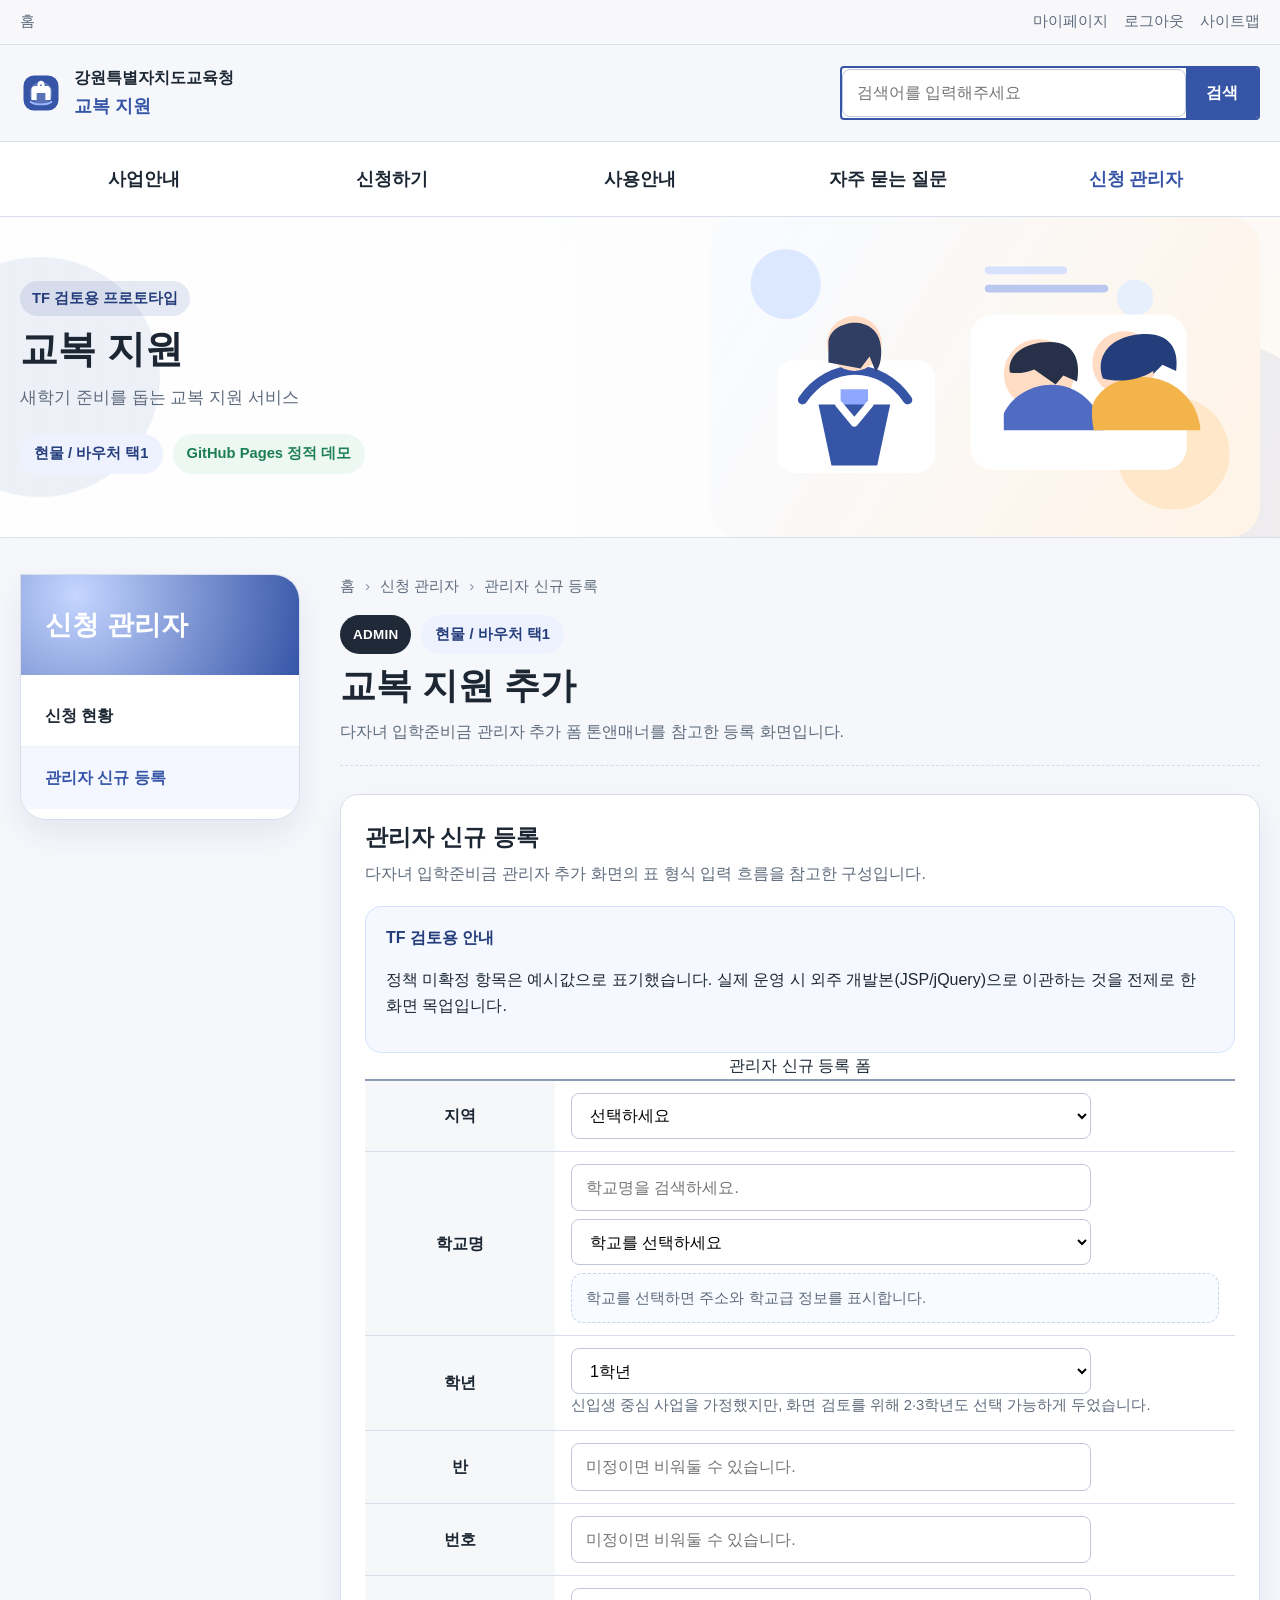
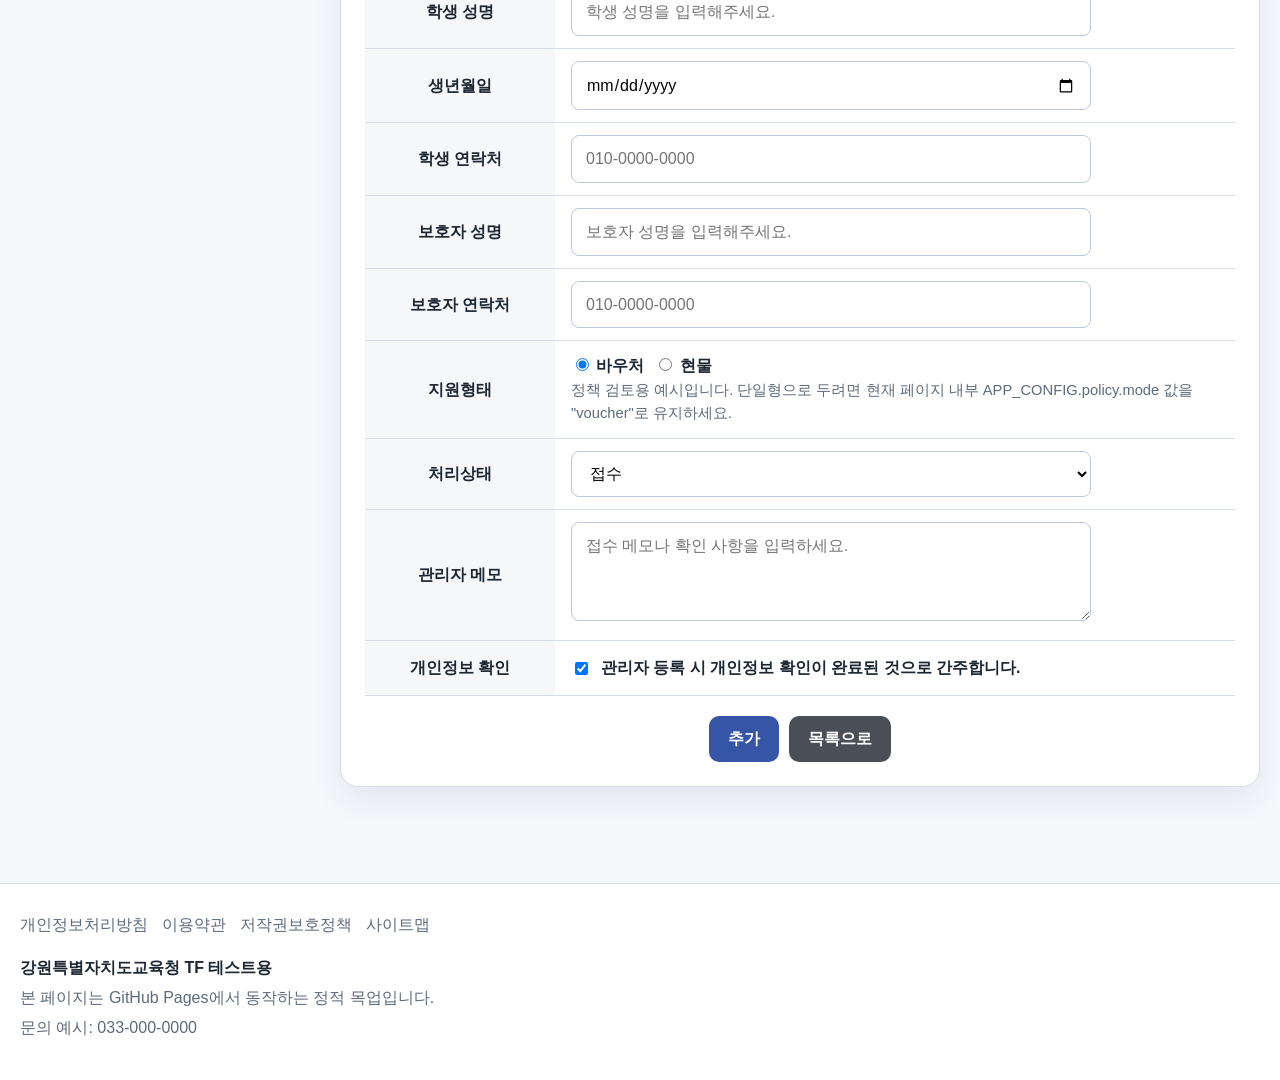
==== admin-create/index.html @ 4bc182c9 "Add files via upload" ====
<!DOCTYPE html>
<html lang="ko">
<head>
  <meta charset="utf-8">
  <meta http-equiv="X-UA-Compatible" content="IE=edge">
  <meta name="viewport" content="width=device-width, initial-scale=1.0">
  <meta name="description" content="강원특별자치도교육청 교복 지원 TF 테스트용 정적 프로토타입">
  <title>강원특별자치도교육청 교복 지원</title>
  <link rel="stylesheet" href="../static/style.css">
</head>
<body data-page="admin-create" data-base="../">
  <div id="site-header"></div>
  <main id="main-content">
    <div id="sub-visual"></div>
    <div class="container page-shell">
      <aside id="side-nav"></aside>
      <section class="page-main">
        <div id="breadcrumbs"></div>
        <div id="page-heading"></div>
        <div id="page-content"></div>
      </section>
    </div>
  </main>
  <div id="site-footer"></div>

  <script>
window.APP_CONFIG = {
  site: {
    shortTitle: "강원특별자치도교육청 교복 지원",
    fullTitle: "강원특별자치도교육청 교복 지원 TF 테스트 페이지",
    logoText: "강원특별자치도교육청",
    serviceTitle: "교복 지원",
    footerOrg: "강원특별자치도교육청 TF 테스트용",
    helpPhone: "033-000-0000",
    helpNote: "본 페이지는 GitHub Pages에서 동작하는 정적 목업입니다.",
    searchPlaceholder: "검색어를 입력해주세요",
    subVisualTitle: "교복 지원",
    subVisualLead: "새학기 준비를 돕는 교복 지원 서비스",
    demoNotice: "정책 미확정 항목은 예시값으로 표기했습니다. 실제 운영 시 외주 개발본(JSP/jQuery)으로 이관하는 것을 전제로 한 화면 목업입니다."
  },
  policy: {
    mode: "choice",
    labels: {
      voucher: "바우처",
      inKind: "현물"
    },
    sampleTarget: "중·고등학교 신입생(예시)",
    sampleAmount: "정책 확정 전",
    sampleWindow: "신학기 전후(예시)",
    sampleUseCase: "지정 판매처 또는 제휴 사용처(예시)"
  },
  storageKey: "GW_UNIFORM_SUPPORT_PROTO_V1",
  regionOrder: ["강릉","고성","동해","삼척","속초","양구","양양","영월","원주","인제","정선","철원","춘천","태백","평창","홍천","화천","횡성"],
  statuses: ["접수","검토중","승인","보완요청","반려"],
  supportTypes: ["voucher","inKind"]
};

  </script>
  <script>
window.SCHOOLS_DATA = [{"id":"G030401023","schoolCode":"G030401023","name":"가온유치원","region":"강릉","address":"강릉시 하슬라로20번길 15(홍제동)","phone":"033-645-1231","website":"https://-","level":"유치원"},{"id":"G030402147","schoolCode":"G030402147","name":"강동초등학교","region":"강릉","address":"강릉시 강동면 단경로 20","phone":"033-645-7268","website":"https://kangdong.gwe.es.kr","level":"초등"},{"id":"SCH0743","schoolCode":"","name":"강동초병설유치원","region":"강릉","address":"강릉시 강동면 단경로 20","phone":"033-645-7266","website":"https://kangdong.gwe.es.kr","level":"유치원"},{"id":"G030404050","schoolCode":"G030404050","name":"강릉고등학교","region":"강릉","address":"강릉시 강릉대로587번길 68","phone":"033-650-5125","website":"https://ganggo.gwe.hs.kr","level":"고등"},{"id":"G030404058","schoolCode":"G030404058","name":"강릉명륜고등학교","region":"강릉","address":"강릉시 율곡로 2920-8","phone":"033-644-4011","website":"https://grmr.gwe.hs.kr","level":"고등"},{"id":"G030404059","schoolCode":"G030404059","name":"강릉문성고등학교","region":"강릉","address":"강릉시 지변길 158","phone":"033-650-9555","website":"https://kms.gwe.hs.kr","level":"고등"},{"id":"G030404052","schoolCode":"G030404052","name":"강릉여자고등학교","region":"강릉","address":"강릉시 용지로 107","phone":"033-650-9900","website":"https://gn-girl.gwe.hs.kr","level":"고등"},{"id":"G030405005","schoolCode":"G030405005","name":"강릉오성학교","region":"강릉","address":"강릉시 송정길 43 (송정동)","phone":"033-820-5004","website":"https://knose.gwe.sc.kr/main.do","level":"특수/기타"},{"id":"G030401027","schoolCode":"G030401027","name":"강릉유치원","region":"강릉","address":"강릉시 해안로 333(강문동)","phone":"033-652-9360","website":"https://cafe.naver.com/firstspeciallove","level":"유치원"},{"id":"G030404053","schoolCode":"G030404053","name":"강릉정보공업고등학교","region":"강릉","address":"강릉시 주문진읍 학교길 26","phone":"033-660-5511","website":"https://git.gwe.hs.kr","level":"고등"},{"id":"G030404054","schoolCode":"G030404054","name":"강릉제일고등학교","region":"강릉","address":"강릉시 화부산로8번길 37","phone":"033-650-0100","website":"https://gnilgo.gwe.hs.kr","level":"고등"},{"id":"G030404051","schoolCode":"G030404051","name":"강릉중앙고등학교","region":"강릉","address":"강릉시 강변로 422","phone":"033-610-6600","website":"https://gja.gwe.hs.kr","level":"고등"},{"id":"G030403043","schoolCode":"G030403043","name":"강릉중학교","region":"강릉","address":"강릉시 강중길44번길 8","phone":"033-650-6000","website":"https://kneung.gwe.ms.kr","level":"중등"},{"id":"G030402148","schoolCode":"G030402148","name":"강릉초등학교","region":"강릉","address":"강릉시 토성로 103","phone":"033-650-2610","website":"https://kangnung.gwe.es.kr","level":"초등"},{"id":"SCH0779","schoolCode":"","name":"강릉초병설유치원","region":"강릉","address":"강릉시 토성로 103(홍제동)","phone":"033-650-2670","website":"https://kangnung.gwe.es.kr","level":"유치원"},{"id":"G030403042","schoolCode":"G030403042","name":"강릉해람중학교","region":"강릉","address":"강릉시 명주로 25","phone":"033-650-5000","website":"https://krhr.gwe.ms.kr","level":"중등"},{"id":"G030404055","schoolCode":"G030404055","name":"강원예술고등학교","region":"강릉","address":"강릉시 구정면 칠봉로 670-34","phone":"033-650-2700","website":"https://gwarts.gwe.hs.kr","level":"고등"},{"id":"G030404060","schoolCode":"G030404060","name":"강일여자고등학교","region":"강릉","address":"강릉시 화부산로 89","phone":"033-650-0700","website":"https://gangil.gwe.hs.kr","level":"고등"},{"id":"G030404056","schoolCode":"G030404056","name":"경포고등학교","region":"강릉","address":"강릉시 강릉대로547번길 14","phone":"033-820-1015","website":"https://gyeongpo.gwe.hs.kr","level":"고등"},{"id":"G030402149","schoolCode":"G030402149","name":"경포대초등학교","region":"강릉","address":"강릉시 경포로 475번길 23-11","phone":"033-610-8924","website":"https://gpd.gwe.es.kr","level":"초등"},{"id":"SCH0763","schoolCode":"","name":"경포대초병설유치원","region":"강릉","address":"강릉시 경포로475번길 23-11(안현동)","phone":"033-610-8924","website":"https://gpd.gwe.es.kr","level":"유치원"},{"id":"G030401005","schoolCode":"G030401005","name":"경포유치원","region":"강릉","address":"강릉시 솔올로 90(교동)","phone":"033-647-1680","website":"https://kyongpo.gwe.kg.kr","level":"유치원"},{"id":"G030403045","schoolCode":"G030403045","name":"경포중학교","region":"강릉","address":"강릉시 노암등길 76","phone":"033-650-7892","website":"https://kyongpo.gwe.ms.kr","level":"중등"},{"id":"G030402150","schoolCode":"G030402150","name":"경포초등학교","region":"강릉","address":"강릉시 솔올로 90","phone":"033-640-3700","website":"https://gyeongpo.gwe.es.kr","level":"초등"},{"id":"G030403046","schoolCode":"G030403046","name":"관동중학교","region":"강릉","address":"강릉시 하슬라로20번길 14","phone":"033-650-4600","website":"https://gwandong.gwe.ms.kr","level":"중등"},{"id":"SCH0615","schoolCode":"","name":"교동초등학교(강릉)","region":"강릉","address":"강릉시 율곡로 2968번길 10","phone":"033-640-3500","website":"https://krkyodong.gwe.es.kr","level":"초등"},{"id":"SCH0619","schoolCode":"","name":"교동초병설유치원(강릉)","region":"강릉","address":"강릉시 율곡로2968번길 10(교동)","phone":"033-640-3571","website":"https://krkyodong.gwe.es.kr","level":"유치원"},{"id":"G030402152","schoolCode":"G030402152","name":"구정초등학교","region":"강릉","address":"강릉시 구정면 범일로 266-14","phone":"033-647-9606","website":"https://gujoung.gwe.es.kr","level":"초등"},{"id":"SCH0627","schoolCode":"","name":"구정초병설유치원","region":"강릉","address":"강릉시 구정면 범일로 266-14","phone":"033-647-9608","website":"https://gujoung.gwe.es.kr","level":"유치원"},{"id":"G030402153","schoolCode":"G030402153","name":"금광초등학교","region":"강릉","address":"강릉시 구정면 금평로 575","phone":"033-647-9423","website":"https://kumkwang.gwe.es.kr","level":"초등"},{"id":"SCH0685","schoolCode":"","name":"금광초병설유치원","region":"강릉","address":"강릉시 구정면 금평로 575","phone":"033-646-9424","website":"https://kumkwang.gwe.es.kr","level":"유치원"},{"id":"G030402155","schoolCode":"G030402155","name":"남강초등학교","region":"강릉","address":"강릉시 경강로 2310번길 7","phone":"033-650-6900","website":"https://namgang.gwe.es.kr","level":"초등"},{"id":"SCH0499","schoolCode":"","name":"남산초등학교(강릉)","region":"강릉","address":"강릉시 남산초교길 33","phone":"033-650-4772","website":"https://namsan-n.gwe.es.kr","level":"초등"},{"id":"SCH0502","schoolCode":"","name":"남산초병설유치원(강릉)","region":"강릉","address":"강릉시 남산초교길 33(내곡동)","phone":"033-650-4704","website":"https://namsan-n.gwe.es.kr","level":"유치원"},{"id":"G030402156","schoolCode":"G030402156","name":"노암초등학교","region":"강릉","address":"강릉시 노암등길 71","phone":"033-640-6102","website":"https://noam-kw.gwe.es.kr","level":"초등"},{"id":"SCH0483","schoolCode":"","name":"노암초병설유치원","region":"강릉","address":"강릉시 노암등길 71(노암동)","phone":"033-645-2261","website":"https://noam-kw.gwe.es.kr","level":"유치원"},{"id":"G030401022","schoolCode":"G030401022","name":"늘해랑유치원","region":"강릉","address":"강릉시 명주로(홍제동) 17번길 24-1","phone":"033-823-2333","website":"https://neulhaerang.gwe.kg.kr","level":"유치원"},{"id":"G030401006","schoolCode":"G030401006","name":"다인유치원","region":"강릉","address":"강릉시 성덕로 232-11(두산동)","phone":"033-652-7701","website":"https://-","level":"유치원"},{"id":"G030403047","schoolCode":"G030403047","name":"동명중학교","region":"강릉","address":"강릉시 보래미하길79번길 21","phone":"033-610-8802","website":"https://dongmyeong.gwe.ms.kr","level":"중등"},{"id":"G030402217","schoolCode":"G030402217","name":"동명초등학교","region":"강릉","address":"강릉시 경강로 2473","phone":"033-650-7607","website":"https://dmschool.gwe.es.kr","level":"초등"},{"id":"G030402011","schoolCode":"G030402011","name":"명주초등학교","region":"강릉","address":"강릉시 강변로 86-1","phone":"033-645-1713","website":"https://myongju.gwe.es.kr","level":"초등"},{"id":"SCH0904","schoolCode":"","name":"명주초병설유치원","region":"강릉","address":"강릉시 강변로 86-1(회산동)","phone":"033-645-1735","website":"https://myongju.gwe.es.kr","level":"유치원"},{"id":"G030402012","schoolCode":"G030402012","name":"모산초등학교","region":"강릉","address":"강릉시 모산로 224번길 3","phone":"033-645-1356","website":"https://mosan1356.gwe.es.kr","level":"초등"},{"id":"SCH0882","schoolCode":"","name":"모산초병설유치원","region":"강릉","address":"강릉시 모산로224번길 3(장현동)","phone":"033-645-1399","website":"https://mosan1356.gwe.es.kr","level":"유치원"},{"id":"G030403048","schoolCode":"G030403048","name":"사천중학교","region":"강릉","address":"강릉시 사천면 석교골말길 8","phone":"033-650-1823","website":"https://sacheon.gwe.ms.kr","level":"중등"},{"id":"G030402235","schoolCode":"G030402235","name":"사천초등학교","region":"강릉","address":"강릉시 사천면 미노길 46","phone":"033-660-6500","website":"https://kwsachon.gwe.es.kr","level":"초등"},{"id":"SCH0023","schoolCode":"","name":"사천초병설유치원","region":"강릉","address":"강릉시 사천면 미노길 46","phone":"033-660-6571","website":"https://kwsachon.gwe.es.kr","level":"유치원"},{"id":"G030402243","schoolCode":"G030402243","name":"성덕초등학교","region":"강릉","address":"강릉시 용지로 60","phone":"033-650-4193","website":"https://seongdeok.gwe.es.kr","level":"초등"},{"id":"G030402246","schoolCode":"G030402246","name":"성산초등학교","region":"강릉","address":"강릉시 성산면 구산길 15","phone":"033-640-9407","website":"https://seongsan.gwe.es.kr","level":"초등"},{"id":"SCH0869","schoolCode":"","name":"성산초병설유치원","region":"강릉","address":"강릉시 성산면 구산길 15","phone":"033-641-4442","website":"https://seongsan.gwe.es.kr","level":"유치원"},{"id":"G030401009","schoolCode":"G030401009","name":"성원유치원","region":"강릉","address":"강릉시 강변로 78(회산동)","phone":"033-642-0143","website":"https://-","level":"유치원"},{"id":"SCH0838","schoolCode":"","name":"소화유치원","region":"강릉","address":"강릉시 임영로 148(임당동)","phone":"033-643-3191","website":"https://caf&eacute;.naver.com/sohwa67","level":"유치원"},{"id":"G030403049","schoolCode":"G030403049","name":"솔올중학교","region":"강릉","address":"강릉시 솔올로 102","phone":"033-660-2100","website":"https://solohl.gwe.ms.kr","level":"중등"},{"id":"G030401013","schoolCode":"G030401013","name":"솔향유치원","region":"강릉","address":"강릉시 보래미하길 78(포남동)","phone":"033-650-0900","website":"https://solhyang.gwe.kg.kr","level":"유치원"},{"id":"G030402013","schoolCode":"G030402013","name":"송양초등학교","region":"강릉","address":"강릉시 성산면 위촌길 198","phone":"033-644-8976","website":"https://kwsongyang.gwe.es.kr","level":"초등"},{"id":"G030402284","schoolCode":"G030402284","name":"숲실초등학교","region":"강릉","address":"강릉시 강동면 임곡로 890-14","phone":"033-648-2071","website":"https://supsil.gwe.es.kr","level":"초등"},{"id":"G030402024","schoolCode":"G030402024","name":"신영초등학교","region":"강릉","address":"강릉시 주문진읍 주문북로 160","phone":"033-660-6000","website":"https://sinyoung.gwe.es.kr","level":"초등"},{"id":"SCH0373","schoolCode":"","name":"신영초병설유치원","region":"강릉","address":"강릉시 주문진읍 주문북로 160","phone":"033-660-6081","website":"https://sinyoung.gwe.es.kr","level":"유치원"},{"id":"G030402257","schoolCode":"G030402257","name":"신왕초등학교","region":"강릉","address":"강릉시 연곡면 진고개로 2265-11","phone":"033-660-7511","website":"https://sinwang.gwe.es.kr","level":"초등"},{"id":"SCH0375","schoolCode":"","name":"신왕초병설유치원","region":"강릉","address":"강릉시 연곡면 진고개로 2265-11","phone":"033-660-7511","website":"https://sinwang.gwe.es.kr","level":"유치원"},{"id":"G030402014","schoolCode":"G030402014","name":"연곡초등학교","region":"강릉","address":"강릉시 연곡면 진고개로 2656","phone":"033-662-6057","website":"https://youngok.gwe.es.kr","level":"초등"},{"id":"SCH0413","schoolCode":"","name":"연곡초병설유치원","region":"강릉","address":"강릉시 연곡면 진고개로 2656","phone":"033-662-6056","website":"https://youngok.gwe.es.kr","level":"유치원"},{"id":"G030402265","schoolCode":"G030402265","name":"영동초등학교","region":"강릉","address":"강릉시 화부산로 28","phone":"033-650-6772","website":"https://yeongdong.gwe.es.kr","level":"초등"},{"id":"SCH0419","schoolCode":"","name":"영동초병설유치원","region":"강릉","address":"강릉시 화부산로 28(교동)","phone":"033-650-6790","website":"https://yeongdong.gwe.es.kr","level":"유치원"},{"id":"G030403050","schoolCode":"G030403050","name":"옥계중학교","region":"강릉","address":"강릉시 옥계면 천남길 38-13","phone":"033-534-7614","website":"https://okgye.gwe.ms.kr","level":"중등"},{"id":"SCH0522","schoolCode":"","name":"옥계초금진분교장","region":"강릉","address":"강릉시 옥계면 금진안길 2","phone":"033-534-0107","website":"https://okkey.gwe.es.kr","level":"초등"},{"id":"SCH0523","schoolCode":"","name":"옥계초금진분교장병설유치원","region":"강릉","address":"강릉시 옥계면 금진안길 2","phone":"033-534-0107","website":"https://okkey.gwe.es.kr","level":"유치원"},{"id":"G030402271","schoolCode":"G030402271","name":"옥계초등학교","region":"강릉","address":"강릉시 옥계면 옥계로 1074","phone":"033-534-0026","website":"https://okkey.gwe.es.kr","level":"초등"},{"id":"SCH0524","schoolCode":"","name":"옥계초병설유치원","region":"강릉","address":"강릉시 옥계면 옥계로 1074","phone":"033-534-1164","website":"https://okkey.gwe.es.kr","level":"유치원"},{"id":"G030402272","schoolCode":"G030402272","name":"옥천초등학교","region":"강릉","address":"강릉시 수문길 25","phone":"033-650-6805","website":"https://okcheon.gwe.es.kr","level":"초등"},{"id":"SCH0529","schoolCode":"","name":"옥천초병설유치원","region":"강릉","address":"강릉시 수문길 25","phone":"033-650-6800","website":"https://okcheon.gwe.es.kr","level":"유치원"},{"id":"G030403004","schoolCode":"G030403004","name":"왕산중학교","region":"강릉","address":"강릉시 왕산면 백두대간로 2005","phone":"033-647-8775","website":"https://wangsan.gwe.ms.kr","level":"중등"},{"id":"G030402273","schoolCode":"G030402273","name":"왕산초등학교","region":"강릉","address":"강릉시 왕산면 백두대간로 2011-8","phone":"033-648-6131","website":"https://wangsan.gwe.es.kr","level":"초등"},{"id":"SCH0559","schoolCode":"","name":"왕산초병설유치원","region":"강릉","address":"강릉시 왕산면 백두대간로 2011-8","phone":"033-648-6131","website":"https://wangsan.gwe.es.kr","level":"유치원"},{"id":"G030402388","schoolCode":"G030402388","name":"운산초등학교","region":"강릉","address":"강릉시 운산길 79-15","phone":"033-650-5560","website":"https://us.gwe.es.kr","level":"초등"},{"id":"G030402277","schoolCode":"G030402277","name":"운양초등학교","region":"강릉","address":"강릉시 사천면 이설당1길 36","phone":"033-660-6606","website":"https://unyang.gwe.es.kr","level":"초등"},{"id":"G030402383","schoolCode":"G030402383","name":"유천초등학교","region":"강릉","address":"강릉시 선수촌로 100","phone":"033-820-8000","website":"https://yucheon.gwe.es.kr","level":"초등"},{"id":"SCH0449","schoolCode":"","name":"유천초병설유치원","region":"강릉","address":"강릉시 선수촌로 100","phone":"033-820-8000","website":"https://yucheon.gwe.es.kr","level":"유치원"},{"id":"G030403051","schoolCode":"G030403051","name":"율곡중학교","region":"강릉","address":"강릉시 가작로 125","phone":"033-610-5205","website":"https://yulgok-m.gwe.ms.kr","level":"중등"},{"id":"G030402015","schoolCode":"G030402015","name":"율곡초등학교","region":"강릉","address":"강릉시 원대로 129","phone":"033-650-8722","website":"https://yulgok.gwe.es.kr","level":"초등"},{"id":"G030402291","schoolCode":"G030402291","name":"정동초등학교","region":"강릉","address":"강릉시 강동면 헌화로 1055","phone":"033-650-8904","website":"https://jeongdong.gwe.es.kr","level":"초등"},{"id":"SCH0381","schoolCode":"","name":"정동초병설유치원","region":"강릉","address":"강릉시 강동면 헌화로 1055","phone":"033-650-8930","website":"https://jeongdong.gwe.es.kr","level":"유치원"},{"id":"G030401026","schoolCode":"G030401026","name":"제이엠유치원","region":"강릉","address":"강릉시 성덕로 328-1(입암동)","phone":"033-655-9494","website":"https://jmkids.co.kr","level":"유치원"},{"id":"SCH0397","schoolCode":"","name":"좋은유치원","region":"강릉","address":"강릉시 남부로136번길 19(노암동)","phone":"033-642-6197","website":"https://-","level":"유치원"},{"id":"G030404057","schoolCode":"G030404057","name":"주문진고등학교","region":"강릉","address":"강릉시 주문진읍 학교길 28","phone":"033-660-7005","website":"https://jugo.gwe.hs.kr","level":"고등"},{"id":"G030403052","schoolCode":"G030403052","name":"주문진중학교","region":"강릉","address":"강릉시 주문진읍 연주로 294","phone":"033-660-6200","website":"https://jumunjin.gwe.ms.kr","level":"중등"},{"id":"G030402295","schoolCode":"G030402295","name":"주문진초등학교","region":"강릉","address":"강릉시 주문진읍 주문로 26","phone":"033-660-8708","website":"https://jumunjin.gwe.es.kr","level":"초등"},{"id":"SCH0265","schoolCode":"","name":"주문진초병설유치원","region":"강릉","address":"강릉시 주문진읍 주문로 26","phone":"033-660-8787","website":"https://jumunjin.gwe.es.kr","level":"유치원"},{"id":"G030402297","schoolCode":"G030402297","name":"주영초등학교","region":"강릉","address":"강릉시 주문진읍 약수동길 15-12","phone":"033-660-7311","website":"https://juyoung.gwe.es.kr","level":"초등"},{"id":"SCH0269","schoolCode":"","name":"주영초병설유치원","region":"강릉","address":"강릉시 주문진읍 약수동길 15-12","phone":"033-660-7370","website":"https://juyoung.gwe.es.kr","level":"유치원"},{"id":"SCH0281","schoolCode":"","name":"중앙초등학교(강릉)","region":"강릉","address":"강릉시 성덕포남로 18","phone":"033-650-8453","website":"https://choung-ang.gwe.es.kr","level":"초등"},{"id":"G030402314","schoolCode":"G030402314","name":"초당초등학교","region":"강릉","address":"강릉시 연당길 35-11","phone":"033-650-5477","website":"https://chodang-e.gwe.es.kr","level":"초등"},{"id":"G030402326","schoolCode":"G030402326","name":"포남초등학교","region":"강릉","address":"강릉시 가작로 287번길 20","phone":"033-610-1000","website":"https://kponam.gwe.es.kr","level":"초등"},{"id":"G030401025","schoolCode":"G030401025","name":"프렌비숲유치원","region":"강릉","address":"강릉시 율곡로3173번길 19(죽헌동)","phone":"033-641-3562","website":"https://cosmos.kidswon.com","level":"유치원"},{"id":"G030401018","schoolCode":"G030401018","name":"하슬라유치원","region":"강릉","address":"강릉시 율곡로2692번길 8(입암동)","phone":"033-649-8800","website":"https://haseulla.gwe.kg.kr","level":"유치원"},{"id":"G030403044","schoolCode":"G030403044","name":"하슬라중학교","region":"강릉","address":"강릉시 보래미길 9","phone":"033-660-8800","website":"https://hsl.gwe.ms.kr","level":"중등"},{"id":"G030402331","schoolCode":"G030402331","name":"한솔초등학교","region":"강릉","address":"강릉시 하평2길 45","phone":"033-650-4292","website":"https://hansol.gwe.es.kr","level":"초등"},{"id":"G170402184","schoolCode":"G170402184","name":"간성초등학교","region":"고성","address":"고성군 간성읍 간성로 39번길 20","phone":"033-681-2013","website":"https://kansung.gwe.es.kr","level":"초등"},{"id":"SCH0793","schoolCode":"","name":"간성초병설유치원","region":"고성","address":"고성군 간성읍 간성로39번길 20","phone":"033-681-2003","website":"https://kansung.gwe.es.kr","level":"유치원"},{"id":"G170402207","schoolCode":"G170402207","name":"거성초등학교","region":"고성","address":"고성군 거진읍 거성길 38","phone":"033-682-3570","website":"https://guesung.gwe.es.kr","level":"초등"},{"id":"SCH0756","schoolCode":"","name":"거성초병설유치원","region":"고성","address":"고성군 거진읍 거성길 38","phone":"033-682-2636","website":"https://guesung.gwe.es.kr","level":"유치원"},{"id":"SCH0757","schoolCode":"","name":"거진고등학교","region":"고성","address":"고성군 거진읍 거탄진로 39-7","phone":"033-680-1703","website":"https://geojin.gwe.hs.kr","level":"고등"},{"id":"G170403075","schoolCode":"G170403075","name":"거진중학교","region":"고성","address":"고성군 거진읍 거평로 69","phone":"033-682-4952","website":"https://geojin.gwe.ms.kr","level":"중등"},{"id":"G170402208","schoolCode":"G170402208","name":"거진초등학교","region":"고성","address":"고성군 거진읍 자산길 19","phone":"033-682-2656","website":"https://kujin.gwe.es.kr","level":"초등"},{"id":"SCH0760","schoolCode":"","name":"거진초병설유치원","region":"고성","address":"고성군 거진읍 자산길 19","phone":"033-682-2656","website":"https://kujin.gwe.es.kr","level":"유치원"},{"id":"G170404106","schoolCode":"G170404106","name":"고성고등학교","region":"고성","address":"고성군 간성읍 수성로 125","phone":"033-680-7012","website":"https://goseonggo.gwe.hs.kr","level":"고등"},{"id":"G170403140","schoolCode":"G170403140","name":"고성중학교","region":"고성","address":"고성군 간성읍 수성로 125","phone":"033-680-7063","website":"https://gosung.gwe.ms.kr","level":"중등"},{"id":"G170402183","schoolCode":"G170402183","name":"공현진초등학교","region":"고성","address":"고성군 죽왕면 공현진한옥길 49","phone":"033-631-3538","website":"https://gonghyeonjin.gwe.es.kr","level":"초등"},{"id":"SCH0646","schoolCode":"","name":"공현진초병설유치원","region":"고성","address":"고성군 죽왕면 공현진한옥길 49","phone":"033-632-9460","website":"https://gonghyeonjin.gwe.es.kr","level":"유치원"},{"id":"G170402055","schoolCode":"G170402055","name":"광산초등학교","region":"고성","address":"고성군 간성읍 진부령로 2427","phone":"033-681-2521","website":"https://kwangsan.gwe.es.kr","level":"초등"},{"id":"SCH0629","schoolCode":"","name":"광산초병설유치원","region":"고성","address":"고성군 간성읍 진부령로 2427","phone":"033-681-2521","website":"https://kwangsan.gwe.es.kr","level":"유치원"},{"id":"G170404109","schoolCode":"G170404109","name":"대진고등학교","region":"고성","address":"고성군 현내면 화진포길 476","phone":"033-680-6659","website":"https://daejin.gwe.hs.kr","level":"고등"},{"id":"G170403126","schoolCode":"G170403126","name":"대진중학교","region":"고성","address":"고성군 현내면 화진포길 476","phone":"033-680-6612","website":"https://daejin.gwe.ms.kr","level":"중등"},{"id":"G170402216","schoolCode":"G170402216","name":"대진초등학교","region":"고성","address":"고성군 현내면 대진3길 15","phone":"033-682-0041","website":"https://daejyn.gwe.es.kr","level":"초등"},{"id":"SCH0173","schoolCode":"","name":"대진초병설유치원","region":"고성","address":"고성군 현내면 대진3길 15","phone":"033-682-6273","website":"https://daejyn.gwe.es.kr","level":"유치원"},{"id":"G170402056","schoolCode":"G170402056","name":"도학초등학교","region":"고성","address":"고성군 토성면 무릉도원로 486","phone":"033-639-3012","website":"https://tohak.gwe.es.kr","level":"초등"},{"id":"G170404079","schoolCode":"G170404079","name":"동광산업과학고등학교","region":"고성","address":"고성군 토성면 백촌길 30-15","phone":"033-630-3150","website":"https://dongat.gwe.hs.kr","level":"고등"},{"id":"G170403125","schoolCode":"G170403125","name":"동광중학교","region":"고성","address":"고성군 토성면 백촌길 30-15","phone":"033-630-3250","website":"https://donggwang.gwe.ms.kr","level":"중등"},{"id":"G170402057","schoolCode":"G170402057","name":"동광초등학교","region":"고성","address":"고성군 토성면 교암1길 15","phone":"033-630-1307","website":"https://donggwangg.gwe.es.kr","level":"초등"},{"id":"SCH0735","schoolCode":"","name":"동광초병설유치원","region":"고성","address":"고성군 토성면 교암1길 15","phone":"033-631-7429","website":"https://donggwangg.gwe.es.kr","level":"유치원"},{"id":"G170402260","schoolCode":"G170402260","name":"아야진초등학교","region":"고성","address":"고성군 토성면 아야진길 15","phone":"033-633-5856","website":"https://ayajin.gwe.es.kr","level":"초등"},{"id":"G170402059","schoolCode":"G170402059","name":"오호초등학교","region":"고성","address":"고성군 죽왕면 황포길 28","phone":"033-631-7537","website":"https://oho.gwe.es.kr","level":"초등"},{"id":"SCH0519","schoolCode":"","name":"오호초병설유치원","region":"고성","address":"고성군 죽왕면 황포길 28","phone":"033-632-0287","website":"https://oho.gwe.es.kr","level":"유치원"},{"id":"G170402182","schoolCode":"G170402182","name":"인흥초등학교","region":"고성","address":"고성군 토성면 인흥1길 26","phone":"033-636-5182","website":"https://inhung.gwe.es.kr","level":"초등"},{"id":"G170402194","schoolCode":"G170402194","name":"죽왕초등학교","region":"고성","address":"고성군 죽왕면 송지호로 6","phone":"033-632-8908","website":"https://jw.gwe.es.kr","level":"초등"},{"id":"SCH0278","schoolCode":"","name":"죽왕초병설유치원","region":"고성","address":"고성군 죽왕면 송지호로 6","phone":"033-632-8908","website":"https://jw.gwe.es.kr","level":"유치원"},{"id":"G170402060","schoolCode":"G170402060","name":"천진초등학교","region":"고성","address":"고성군 토성면 천진1길 14","phone":"033-639-0400","website":"https://cheonjin.gwe.es.kr","level":"초등"},{"id":"SCH0311","schoolCode":"","name":"천진초병설유치원","region":"고성","address":"고성군 토성면 천진1길 14","phone":"033-639-0417","website":"https://cheonjin.gwe.es.kr","level":"유치원"},{"id":"G050402099","schoolCode":"G050402099","name":"남호초등학교","region":"동해","address":"동해시 평원로 120","phone":"033-530-7873","website":"https://namho.gwe.es.kr","level":"초등"},{"id":"SCH0471","schoolCode":"","name":"남호초병설유치원","region":"동해","address":"동해시 평원로 120(평릉동)","phone":"033-530-7890","website":"https://namho.gwe.es.kr/","level":"유치원"},{"id":"SCH0165","schoolCode":"","name":"대동유치원","region":"동해","address":"동해시 청운로 78(동회동)","phone":"033-521-8020","website":"https://-","level":"유치원"},{"id":"G070404092","schoolCode":"G070404092","name":"동해광희고등학교","region":"동해","address":"동해시 청운로 112","phone":"033-520-0745","website":"https://dhkh.gwe.hs.kr","level":"고등"},{"id":"G070403099","schoolCode":"G070403099","name":"동해광희중학교","region":"동해","address":"동해시 청운로 112","phone":"033-520-0805","website":"https://dhkh.gwe.ms.kr","level":"중등"},{"id":"G050401008","schoolCode":"G050401008","name":"동해랑유치원","region":"동해","address":"동해시 전천로 276-27(단봉동)","phone":"033-520-3000","website":"https://dhrang.gwe.kg.kr/","level":"유치원"},{"id":"G070404093","schoolCode":"G070404093","name":"동해삼육고등학교","region":"동해","address":"동해시 동해대로 5367","phone":"070-4000-4801","website":"https://dhsy.gwe.hs.kr","level":"고등"},{"id":"G070403100","schoolCode":"G070403100","name":"동해삼육중학교","region":"동해","address":"동해시 동해대로 5367","phone":"070-4000-4819","website":"https://dhsy.gwe.ms.kr","level":"중등"},{"id":"G050402100","schoolCode":"G050402100","name":"동해삼육초등학교","region":"동해","address":"동해시 동해대로 5367","phone":"033-531-7165","website":"https://sahmyook.gwe.es.kr","level":"초등"},{"id":"G070404080","schoolCode":"G070404080","name":"동해상업고등학교","region":"동해","address":"동해시 느릅재길 65","phone":"033-520-2600","website":"https://donghae.gwe.hs.kr","level":"고등"},{"id":"G050402101","schoolCode":"G050402101","name":"동해중앙초등학교","region":"동해","address":"동해시 천곡로 35","phone":"033-530-8904","website":"https://thja.gwe.es.kr","level":"초등"},{"id":"SCH0708","schoolCode":"","name":"동해중앙초병설유치원","region":"동해","address":"동해시 천곡로 35(천곡동)","phone":"033-530-8995","website":"https://thja.gwe.es.kr","level":"유치원"},{"id":"G070403076","schoolCode":"G070403076","name":"동해중학교","region":"동해","address":"동해시 느릅재길 37","phone":"033-535-2615","website":"https://dong-hae.gwe.ms.kr","level":"중등"},{"id":"G050402102","schoolCode":"G050402102","name":"동해초등학교","region":"동해","address":"동해시 봉오주택길 22","phone":"033-530-7990","website":"https://donghae.gwe.es.kr","level":"초등"},{"id":"SCH0710","schoolCode":"","name":"동해초병설유치원","region":"동해","address":"동해시 봉오주택길 22(용정동)","phone":"033-530-7974","website":"https://donghae.gwe.es.kr","level":"유치원"},{"id":"G050405009","schoolCode":"G050405009","name":"동해해솔학교","region":"동해","address":"동해시 부곡5길 14","phone":"033-530-3405","website":"https://haesol.gwe.sc.kr","level":"특수/기타"},{"id":"G050402103","schoolCode":"G050402103","name":"동호초등학교","region":"동해","address":"동해시 발한로 123","phone":"033-530-7407","website":"https://dongho.gwe.es.kr","level":"초등"},{"id":"SCH0671","schoolCode":"","name":"리라유치원(동해)","region":"동해","address":"동해시 송이고개길 11(발한동)","phone":"033-531-5337","website":"https://-","level":"유치원"},{"id":"G050402104","schoolCode":"G050402104","name":"망상초등학교","region":"동해","address":"동해시 동해대로 6251","phone":"033-530-3520","website":"https://mangsang.gwe.es.kr","level":"초등"},{"id":"SCH0931","schoolCode":"","name":"무지개유치원","region":"동해","address":"동해시 천곡1길 90(천곡동)","phone":"033-535-2166","website":"https://-","level":"유치원"},{"id":"G050404013","schoolCode":"G050404013","name":"묵호고등학교","region":"동해","address":"동해시 승지로 37","phone":"033-530-7106","website":"https://mukho.gwe.hs.kr","level":"고등"},{"id":"G070403078","schoolCode":"G070403078","name":"묵호중학교","region":"동해","address":"동해시 향로3길 42","phone":"033-530-6888","website":"https://mukho.gwe.ms.kr","level":"중등"},{"id":"G050402105","schoolCode":"G050402105","name":"묵호초등학교","region":"동해","address":"동해시 발한천길 30","phone":"033-539-1521","website":"https://mukho.gwe.es.kr","level":"초등"},{"id":"G050402106","schoolCode":"G050402106","name":"북삼초등학교","region":"동해","address":"동해시 지양길 77","phone":"033-520-3690","website":"https://buksam.gwe.es.kr","level":"초등"},{"id":"G070404081","schoolCode":"G070404081","name":"북평고등학교","region":"동해","address":"동해시 효자남길 51","phone":"033-520-8888","website":"https://bukpyeong.gwe.hs.kr","level":"고등"},{"id":"G070404082","schoolCode":"G070404082","name":"북평여자고등학교","region":"동해","address":"동해시 동굴로 55","phone":"033-530-7500","website":"https://bukyo.gwe.hs.kr","level":"고등"},{"id":"G070403080","schoolCode":"G070403080","name":"북평중학교","region":"동해","address":"동해시 용정로 40-7","phone":"033-521-1504","website":"https://bukpyeong.gwe.ms.kr","level":"중등"},{"id":"SCH0966","schoolCode":"","name":"북평초등학교(동해)","region":"동해","address":"동해시 오일장 1길 22","phone":"033-520-3312","website":"https://dh-bukpyeong.gwe.es.kr","level":"초등"},{"id":"G070402116","schoolCode":"G070402116","name":"삼화초등학교","region":"동해","address":"동해시 파수길 38","phone":"033-530-6970","website":"https://samhwa.gwe.es.kr","level":"초등"},{"id":"SCH0066","schoolCode":"","name":"삼화초병설유치원","region":"동해","address":"동해시 파수길 38(이로동)","phone":"033-530-6930","website":"https://samhwa.gwe.es.kr/","level":"유치원"},{"id":"SCH0875","schoolCode":"","name":"성호유치원","region":"동해","address":"동해시 샘실1길 7(천곡동)","phone":"033-535-3353","website":"https://-","level":"유치원"},{"id":"SCH0852","schoolCode":"","name":"솔빛유치원","region":"동해","address":"동해시 청운2길 21(쇄운동)","phone":"033-521-5553","website":"https://-","level":"유치원"},{"id":"G050402108","schoolCode":"G050402108","name":"송정초등학교","region":"동해","address":"동해시 동해역길 25","phone":"033-521-6533","website":"https://tonghae-songjeong.gwe.es.kr","level":"초등"},{"id":"G070403079","schoolCode":"G070403079","name":"예람중학교","region":"동해","address":"동해시 선돌길 21","phone":"033-520-5682","website":"https://yeram.gwe.ms.kr","level":"중등"},{"id":"G050402307","schoolCode":"G050402307","name":"창호초등학교","region":"동해","address":"동해시 해맞이길 183","phone":"033-535-7714","website":"https://chang-ho.gwe.es.kr","level":"초등"},{"id":"G050402308","schoolCode":"G050402308","name":"천곡초등학교","region":"동해","address":"동해시 동굴로 33","phone":"033-530-6772","website":"https://semsil.gwe.es.kr","level":"초등"},{"id":"SCH0261","schoolCode":"","name":"천곡초병설유치원","region":"동해","address":"동해시 동굴로 33(천곡동)","phone":"033-530-6797","website":"https://semsil.gwe.es.kr","level":"유치원"},{"id":"G050402311","schoolCode":"G050402311","name":"청운초등학교","region":"동해","address":"동해시 청운로 60","phone":"033-521-0537","website":"https://cheongwoon.gwe.es.kr","level":"초등"},{"id":"G070403077","schoolCode":"G070403077","name":"하랑중학교","region":"동해","address":"동해시 발한로 347","phone":"033-530-7605","website":"https://harang.gwe.ms.kr","level":"중등"},{"id":"G050401020","schoolCode":"G050401020","name":"해오름유치원","region":"동해","address":"동해시 관사길 11(발한동)","phone":"033-520-2006","website":"https://haeorm.gwe.kg.kr","level":"유치원"},{"id":"G070404010","schoolCode":"G070404010","name":"가곡고등학교","region":"삼척","address":"삼척시 가곡면 가곡천로 1427","phone":"033-570-6940","website":"https://gagog.gwe.hs.kr","level":"고등"},{"id":"G070403081","schoolCode":"G070403081","name":"가곡중학교","region":"삼척","address":"삼척시 가곡면 가곡천로 1427","phone":"033-570-6909","website":"https://gagog.gwe.ms.kr","level":"중등"},{"id":"G070403082","schoolCode":"G070403082","name":"근덕중학교","region":"삼척","address":"삼척시 근덕면 삼척로 3700","phone":"033-570-5602","website":"https://geun-deok.gwe.ms.kr","level":"중등"},{"id":"G070402109","schoolCode":"G070402109","name":"근덕초등학교","region":"삼척","address":"삼척시 근덕면 삼척로 3653","phone":"033-571-3007","website":"https://geundeok.gwe.es.kr","level":"초등"},{"id":"G070401012","schoolCode":"G070401012","name":"노란유치원","region":"삼척","address":"삼척시 정상로 91-55(교동)","phone":"033-573-4253","website":"https://www.norankids.org","level":"유치원"},{"id":"SCH0009","schoolCode":"","name":"다솔유치원","region":"삼척","address":"삼척시 정상로19(정상동)","phone":"033-572-5959","website":"https://cafe.daum.net/dasol559","level":"유치원"},{"id":"G070404011","schoolCode":"G070404011","name":"도계고등학교","region":"삼척","address":"삼척시 도계읍 도계느티로 69","phone":"033-540-0800","website":"https://dogye.gwe.hs.kr","level":"고등"},{"id":"G070404012","schoolCode":"G070404012","name":"도계전산정보고등학교","region":"삼척","address":"삼척시 도계읍 도계느티로 24","phone":"033-540-1000","website":"https://dgs.gwe.hs.kr","level":"고등"},{"id":"G070403084","schoolCode":"G070403084","name":"도계중학교","region":"삼척","address":"삼척시 도계읍 도계느티로 36","phone":"033-541-0012","website":"https://tgb.gwe.ms.kr","level":"중등"},{"id":"G070402110","schoolCode":"G070402110","name":"도계초등학교","region":"삼척","address":"삼척시 도계읍 도계로 265","phone":"033-541-8997","website":"https://dogye.gwe.es.kr","level":"초등"},{"id":"G070401007","schoolCode":"G070401007","name":"도계한빛유치원","region":"삼척","address":"삼척시 도계읍 도계로 265","phone":"033-541-9994","website":"https://hanbit.gwe.kg.kr/","level":"유치원"},{"id":"G070402111","schoolCode":"G070402111","name":"맹방초등학교","region":"삼척","address":"삼척시 근덕면 삼척로 3884-4","phone":"033-571-1530","website":"https://m-bang.gwe.es.kr","level":"초등"},{"id":"SCH0915","schoolCode":"","name":"맹방초병설유치원","region":"삼척","address":"삼척시 근덕면 삼척로 3884-4","phone":"033-572-3205","website":"https://m-bang.gwe.es.kr/","level":"유치원"},{"id":"SCH0008","schoolCode":"","name":"미라유치원","region":"삼척","address":"삼척시 청석로3길 25(교동)","phone":"033-572-3500","website":"","level":"유치원"},{"id":"G070403085","schoolCode":"G070403085","name":"미로중학교","region":"삼척","address":"삼척시 미로면 강원남부로 3907","phone":"033-572-0057","website":"https://miro.gwe.ms.kr","level":"중등"},{"id":"G070402112","schoolCode":"G070402112","name":"미로초등학교","region":"삼척","address":"삼척시 미로면 미로강변로1길 10-11","phone":"033-570-0801","website":"https://miro.gwe.es.kr","level":"초등"},{"id":"SCH0947","schoolCode":"","name":"미로초병설유치원","region":"삼척","address":"삼척시 미로면 미로강변로1길 10-11","phone":"033-3325-0239","website":"https://miro.gwe.es.kr/","level":"유치원"},{"id":"G070404094","schoolCode":"G070404094","name":"삼일고등학교","region":"삼척","address":"삼척시 사직로 22","phone":"033-570-8831","website":"https://samilgo.gwe.hs.kr","level":"고등"},{"id":"G070403101","schoolCode":"G070403101","name":"삼일중학교","region":"삼척","address":"삼척시 사직로 22","phone":"033-570-8831","website":"https://samilm.gwe.ms.kr","level":"중등"},{"id":"G070404083","schoolCode":"G070404083","name":"삼척고등학교","region":"삼척","address":"삼척시 사대안길 21","phone":"033-570-8900","website":"https://samchok.gwe.hs.kr","level":"고등"},{"id":"G070402113","schoolCode":"G070402113","name":"삼척남초등학교","region":"삼척","address":"삼척시 동해대로 3783-22","phone":"033-572-8765","website":"https://samcheoknam.gwe.es.kr","level":"초등"},{"id":"G070401011","schoolCode":"G070401011","name":"삼척누리유치원","region":"삼척","address":"삼척시 동해대로 3783-24(오분동)","phone":"033-570-7101","website":"https://samcheoknuri.gwe.kg.kr/","level":"유치원"},{"id":"G070404085","schoolCode":"G070404085","name":"삼척여자고등학교","region":"삼척","address":"삼척시 남산길 6","phone":"033-570-8718","website":"https://sam-g.gwe.hs.kr","level":"고등"},{"id":"G070402114","schoolCode":"G070402114","name":"삼척중앙초등학교","region":"삼척","address":"삼척시 새천년도로 630-121","phone":"033-570-7020","website":"https://scjungang.gwe.es.kr","level":"초등"},{"id":"G070403087","schoolCode":"G070403087","name":"삼척중학교","region":"삼척","address":"삼척시 회강길 627","phone":"033-570-1181","website":"https://samcheok.gwe.ms.kr","level":"중등"},{"id":"G070402115","schoolCode":"G070402115","name":"삼척초등학교","region":"삼척","address":"삼척시 교동로 43","phone":"033-572-8663","website":"https://samcheok.gwe.es.kr","level":"초등"},{"id":"G070402117","schoolCode":"G070402117","name":"서부초등학교","region":"삼척","address":"삼척시 오십천로 279","phone":"033-574-4009","website":"https://seo-bu.gwe.es.kr","level":"초등"},{"id":"SCH0367","schoolCode":"","name":"신동초등학교(삼척)","region":"삼척","address":"삼척시 신기면 강원남부로 2997","phone":"033-541-1509","website":"https://sindong-e.gwe.es.kr","level":"초등"},{"id":"G070402270","schoolCode":"G070402270","name":"오저초등학교","region":"삼척","address":"삼척시 가곡면 가곡천로 1430","phone":"033-572-7005","website":"https://ojeo.gwe.es.kr","level":"초등"},{"id":"SCH0517","schoolCode":"","name":"오저초병설유치원","region":"삼척","address":"삼척시 가곡면 가곡천로 1430","phone":"033-573-4360","website":"https://ojeo.gwe.es.kr/","level":"유치원"},{"id":"G070404086","schoolCode":"G070404086","name":"원덕고등학교","region":"삼척","address":"삼척시 원덕읍 삼척로 480","phone":"033-571-5200","website":"https://wondeok.gwe.hs.kr","level":"고등"},{"id":"G070403089","schoolCode":"G070403089","name":"원덕중학교","region":"삼척","address":"삼척시 원덕읍 삼척로 480","phone":"033-571-5213","website":"https://wondeok.gwe.ms.kr","level":"중등"},{"id":"G070403090","schoolCode":"G070403090","name":"임원중학교","region":"삼척","address":"삼척시 원덕읍 삼척로 1313","phone":"033-573-3996","website":"https://imwon.gwe.ms.kr","level":"중등"},{"id":"G070402285","schoolCode":"G070402285","name":"임원초등학교","region":"삼척","address":"삼척시 원덕읍 삼척로 1246","phone":"033-570-2807","website":"https://imwon.gwe.es.kr","level":"초등"},{"id":"SCH0432","schoolCode":"","name":"임원초병설유치원","region":"삼척","address":"삼척시 원덕읍 삼척로 1246","phone":"033-570-2820","website":"https://imwon.gwe.es.kr/","level":"유치원"},{"id":"G070402287","schoolCode":"G070402287","name":"장원초등학교","region":"삼척","address":"삼척시 도계읍 장원길 25","phone":"033-541-1060","website":"https://scjangwon.gwe.es.kr","level":"초등"},{"id":"G070402289","schoolCode":"G070402289","name":"장호초등학교","region":"삼척","address":"삼척시 근덕면 용화안길 24","phone":"033-572-8704","website":"https://jangho.gwe.es.kr","level":"초등"},{"id":"SCH0468","schoolCode":"","name":"장호초병설유치원","region":"삼척","address":"삼척시 근덕면 용화안길 24","phone":"033-572-4024","website":"https://jangho.gwe.es.kr/","level":"유치원"},{"id":"G070402292","schoolCode":"G070402292","name":"정라초등학교","region":"삼척","address":"삼척시 정상로 3길 5","phone":"033-571-5413","website":"https://jeongra.gwe.es.kr","level":"초등"},{"id":"SCH0383","schoolCode":"","name":"정라초병설유치원","region":"삼척","address":"삼척시 정상로3길 5(정상동)","phone":"033-571-5394","website":"https://jeongra.gwe.es.kr/","level":"유치원"},{"id":"SCH0011","schoolCode":"","name":"중앙유치원","region":"삼척","address":"삼척시 죽서루길 61(성내동)","phone":"033-573-1630","website":"","level":"유치원"},{"id":"G070402304","schoolCode":"G070402304","name":"진주초등학교","region":"삼척","address":"삼척시 사직로1길 23","phone":"033-573-3466","website":"https://jinju.gwe.es.kr","level":"초등"},{"id":"SCH0253","schoolCode":"","name":"진주초병설유치원","region":"삼척","address":"삼척시 사직로1길 23","phone":"033-573-3466","website":"https://jinju.gwe.es.kr/","level":"유치원"},{"id":"G070403086","schoolCode":"G070403086","name":"청아중학교","region":"삼척","address":"삼척시 성당길 63-7","phone":"033-571-2004","website":"https://ca.gwe.ms.kr","level":"중등"},{"id":"G070403092","schoolCode":"G070403092","name":"하장중학교","region":"삼척","address":"삼척시 하장면 백두대간로 2600","phone":"033-550-9503","website":"https://hjms.gwe.ms.kr","level":"중등"},{"id":"G070402327","schoolCode":"G070402327","name":"하장초등학교","region":"삼척","address":"삼척시 하장면 하장길 84","phone":"033-552-0034","website":"https://hajang.gwe.es.kr","level":"초등"},{"id":"G070404084","schoolCode":"G070404084","name":"한국에너지마이스터고등학교","region":"삼척","address":"삼척시 근덕면 삼척로 3700","phone":"033-570-1213","website":"https://energy.gwe.hs.kr","level":"고등"},{"id":"G070402337","schoolCode":"G070402337","name":"호산초등학교","region":"삼척","address":"삼척시 원덕읍 삼척로 462-12","phone":"033-572-6102","website":"https://hosan.gwe.es.kr","level":"초등"},{"id":"SCH0239","schoolCode":"","name":"호산초병설유치원","region":"삼척","address":"삼척시 원덕읍 삼척로 462-12","phone":"033-572-6647","website":"https://hosan.gwe.es.kr/","level":"유치원"},{"id":"G070402351","schoolCode":"G070402351","name":"흥전초등학교","region":"삼척","address":"삼척시 도계읍 흥전안길 137","phone":"033-541-8275","website":"https://schj.gwe.es.kr","level":"초등"},{"id":"SCH0616","schoolCode":"","name":"교동초등학교(속초)","region":"속초","address":"속초시 만천1길 67","phone":"033-637-7221","website":"https://gyodong.gwe.es.kr","level":"초등"},{"id":"G040402003","schoolCode":"G040402003","name":"대포초등학교","region":"속초","address":"속초시 동해대로 3797","phone":"033-630-4700","website":"https://daepo.gwe.es.kr","level":"초등"},{"id":"SCH0175","schoolCode":"","name":"대포초병설유치원","region":"속초","address":"속초시 동해대로 3797(대포동)","phone":"033-630-4709","website":"https://daepo.gwe.es.kr","level":"유치원"},{"id":"G040401003","schoolCode":"G040401003","name":"산호유치원","region":"속초","address":"속초시 조양로118번길 7(조양동)","phone":"033-637-0622","website":"https://sanho.gwe.kg.kr","level":"유치원"},{"id":"G040404074","schoolCode":"G040404074","name":"설악고등학교","region":"속초","address":"속초시 청대로 219","phone":"033-630-0330","website":"https://seolak.gwe.hs.kr","level":"고등"},{"id":"G040403003","schoolCode":"G040403003","name":"설악중학교","region":"속초","address":"속초시 미시령로 3402","phone":"033-634-5503","website":"https://sorak.gwe.ms.kr","level":"중등"},{"id":"G040402042","schoolCode":"G040402042","name":"설악초등학교","region":"속초","address":"속초시 청봉로 51","phone":"033-636-7062","website":"https://seorak.gwe.es.kr","level":"초등"},{"id":"SCH0806","schoolCode":"","name":"설악초병설유치원","region":"속초","address":"속초시 청봉로 51(설악동)","phone":"033-636-7052","website":"https://seorak.gwe.es.kr","level":"유치원"},{"id":"G040403070","schoolCode":"G040403070","name":"설온중학교","region":"속초","address":"속초시 배움터길 29","phone":"033-634-3300","website":"https://seol-on.gwe.ms.kr","level":"중등"},{"id":"G040402043","schoolCode":"G040402043","name":"소야초등학교","region":"속초","address":"속초시 배움터길 42","phone":"033-630-9500","website":"https://soya.gwe.es.kr","level":"초등"},{"id":"SCH0878","schoolCode":"","name":"소야초병설유치원","region":"속초","address":"속초시 배움터길 42(노학동)","phone":"033-630-9590","website":"https://soya.gwe.es.kr","level":"유치원"},{"id":"G040404073","schoolCode":"G040404073","name":"속초고등학교","region":"속초","address":"속초시 사진용촌길 42","phone":"033-634-6100","website":"https://sokcho.gwe.hs.kr","level":"고등"},{"id":"G040404005","schoolCode":"G040404005","name":"속초여자고등학교","region":"속초","address":"속초시 배움터길 16","phone":"033-634-3220","website":"https://sokcho-gh.gwe.hs.kr","level":"고등"},{"id":"G040401001","schoolCode":"G040401001","name":"속초유치원","region":"속초","address":"속초시 중앙로 331-2(영랑동)","phone":"033-639-6920","website":"https://sokcho.gwe.kg.kr","level":"유치원"},{"id":"G040403072","schoolCode":"G040403072","name":"속초중학교","region":"속초","address":"속초시 미시령로 3358","phone":"033-633-4985","website":"https://sokcho.gwe.ms.kr","level":"초중"},{"id":"G040405006","schoolCode":"G040405006","name":"속초청해학교","region":"속초","address":"속초시 동해대로 4511번길 32 (장사동)","phone":"033-638-6602","website":"https://cheonghae.gwe.sc.kr/main.do","level":"특수/기타"},{"id":"SCH0846","schoolCode":"","name":"속초초등학교(속초)","region":"속초","address":"속초시 수복로 117","phone":"033-638-8873","website":"https://sokcho.gwe.es.kr","level":"초등"},{"id":"G040403071","schoolCode":"G040403071","name":"속초해랑중학교","region":"속초","address":"속초시 번영로 81","phone":"033-630-8500","website":"https://shm.gwe.ms.kr","level":"중등"},{"id":"G040402266","schoolCode":"G040402266","name":"영랑초등학교","region":"속초","address":"속초시 중앙로 331","phone":"033-639-7888","website":"https://yr.gwe.es.kr","level":"초등"},{"id":"G040402045","schoolCode":"G040402045","name":"온정초등학교","region":"속초","address":"속초시 온천로 107","phone":"033-637-8726","website":"https://onjeong.gwe.es.kr","level":"초등"},{"id":"SCH0531","schoolCode":"","name":"온정초병설유치원","region":"속초","address":"속초시 온천로 107(노학동)","phone":"033-632-8726","website":"https://onjeong.gwe.es.kr","level":"유치원"},{"id":"SCH0395","schoolCode":"","name":"조양초등학교(속초)","region":"속초","address":"속초시 동해대로 3965","phone":"033-631-8747","website":"https://joyangschool.gwe.es.kr","level":"초등"},{"id":"SCH0282","schoolCode":"","name":"중앙초등학교(속초)","region":"속초","address":"속초시 번영로 105번길 11","phone":"033-637-6121","website":"https://sjungang.gwe.es.kr","level":"초등"},{"id":"G040402049","schoolCode":"G040402049","name":"청대초등학교","region":"속초","address":"속초시 소평로 175","phone":"033-639-9000","website":"https://cheongdae.gwe.es.kr","level":"초등"},{"id":"SCH0322","schoolCode":"","name":"청대초병설유치원","region":"속초","address":"속초시 소평로 175(조양동)","phone":"033-639-9082","website":"https://cheongdae.gwe.es.kr","level":"유치원"},{"id":"G040402050","schoolCode":"G040402050","name":"청봉초등학교","region":"속초","address":"속초시 조양로 118번길 9","phone":"033-630-7505","website":"https://cheongbong.gwe.es.kr","level":"초등"},{"id":"G040402313","schoolCode":"G040402313","name":"청호초등학교","region":"속초","address":"속초시 청호로 60","phone":"033-630-4806","website":"https://cheongho.gwe.es.kr","level":"초등"},{"id":"SCH0288","schoolCode":"","name":"청호초병설유치원","region":"속초","address":"속초시 청호로 60(청호동)","phone":"033-630-4808","website":"https://cheongho.gwe.es.kr","level":"유치원"},{"id":"G150404102","schoolCode":"G150404102","name":"강원외국어고등학교","region":"양구","address":"양구군 양구읍 금강산로 437-12","phone":"033-481-0500","website":"https://gf.gwe.hs.kr","level":"고등"},{"id":"G150403111","schoolCode":"G150403111","name":"대암중학교","region":"양구","address":"양구군 동면 남동로 651","phone":"033-481-0156","website":"https://daeam.gwe.ms.kr","level":"중등"},{"id":"G150402090","schoolCode":"G150402090","name":"도촌초등학교","region":"양구","address":"양구군 국토정중앙면 정중앙로 259","phone":"033-481-4080","website":"https://do-chon.gwe.es.kr","level":"초등"},{"id":"SCH0730","schoolCode":"","name":"도촌초병설유치원","region":"양구","address":"양구군 국토정중앙면 정중앙로 259","phone":"033-481-4080","website":"https://do-chon.gwe.es.kr","level":"유치원"},{"id":"G150403112","schoolCode":"G150403112","name":"방산중학교","region":"양구","address":"양구군 방산면 평화로 5057","phone":"033-481-5005","website":"https://bs.gwe.ms.kr","level":"중등"},{"id":"G150402091","schoolCode":"G150402091","name":"방산초등학교","region":"양구","address":"양구군 방산면 평화로 5121-7","phone":"033-481-5907","website":"https://bangsan.gwe.es.kr","level":"초등"},{"id":"SCH0829","schoolCode":"","name":"방산초병설유치원","region":"양구","address":"양구군 방산면 평화로 5121-7","phone":"033-481-5435","website":"https://bangsan.gwe.es.kr","level":"유치원"},{"id":"G150402092","schoolCode":"G150402092","name":"비봉초등학교","region":"양구","address":"양구군 양구읍 관공서로 56","phone":"033-481-2415","website":"https://esbibong.gwe.es.kr","level":"초등"},{"id":"SCH0950","schoolCode":"","name":"비봉초병설유치원","region":"양구","address":"양구군 양구읍 관공서로 56","phone":"033-482-3700","website":"https://esbibong.gwe.es.kr","level":"유치원"},{"id":"G150403113","schoolCode":"G150403113","name":"석천중학교","region":"양구","address":"양구군 양구읍 박수근로 327","phone":"033-480-1620","website":"https://seokcheon.gwe.ms.kr","level":"중등"},{"id":"G150404103","schoolCode":"G150404103","name":"양구고등학교","region":"양구","address":"양구군 양구읍 중심로 115","phone":"033-480-3450","website":"https://yanggu.gwe.hs.kr","level":"고등"},{"id":"G150404104","schoolCode":"G150404104","name":"양구여자고등학교","region":"양구","address":"양구군 양구읍 박수근로 327","phone":"033-480-1662","website":"https://yanggugirl.gwe.hs.kr","level":"고등"},{"id":"G150403114","schoolCode":"G150403114","name":"양구중학교","region":"양구","address":"양구군 양구읍 중심로 115","phone":"033-480-3400","website":"https://yanggu.gwe.ms.kr/","level":"중등"},{"id":"G150402019","schoolCode":"G150402019","name":"양구초등학교","region":"양구","address":"양구군 양구읍 양구새싹로 48","phone":"033-481-0585","website":"https://yanggu.gwe.es.kr","level":"초등"},{"id":"SCH0378","schoolCode":"","name":"양구초병설유치원","region":"양구","address":"양구군 양구읍 양구새싹로 48","phone":"033-482-1265","website":"https://yanggu.gwe.es.kr","level":"유치원"},{"id":"G150403115","schoolCode":"G150403115","name":"용하중학교","region":"양구","address":"양구군 남면 정중앙로 658번길 19","phone":"033-481-7903","website":"https://yh.gwe.ms.kr","level":"중등"},{"id":"G150402093","schoolCode":"G150402093","name":"용하초등학교","region":"양구","address":"양구군 국토정중앙면 정중앙로 624-7","phone":"033-481-4052","website":"https://yongha.gwe.es.kr","level":"초등"},{"id":"SCH0591","schoolCode":"","name":"용하초병설유치원","region":"양구","address":"양구군 국토정중앙면 정중앙로 624-7","phone":"033-481-4052","website":"https://yongha.gwe.es.kr","level":"유치원"},{"id":"SCH0603","schoolCode":"","name":"원당초등학교(양구)","region":"양구","address":"양구군 동면 원당길52번길 9-17","phone":"033-481-0330","website":"https://yg-wondang.gwe.es.kr","level":"초등"},{"id":"SCH0604","schoolCode":"","name":"원당초병설유치원","region":"양구","address":"양구군 동면 원당길52번길 9-17","phone":"033-480-0330","website":"https://yg-wondang.gwe.es.kr","level":"유치원"},{"id":"G150402095","schoolCode":"G150402095","name":"임당초등학교","region":"양구","address":"양구군 동면 금강산로 1673","phone":"033-481-0006","website":"https://imdang.gwe.es.kr","level":"초등"},{"id":"SCH0429","schoolCode":"","name":"임당초병설유치원","region":"양구","address":"양구군 동면 금강산로 1673","phone":"033-481-8660","website":"https://imdang.gwe.es.kr","level":"유치원"},{"id":"G150402096","schoolCode":"G150402096","name":"죽리초등학교","region":"양구","address":"양구군 국토정중앙면 춘양로 2726","phone":"033-482-2971","website":"https://ygcr.gwe.es.kr","level":"초등"},{"id":"SCH0276","schoolCode":"","name":"죽리초병설유치원","region":"양구","address":"양구군 국토정중앙면 춘양로 2726","phone":"033-482-0635","website":"https://ygcr.gwe.es.kr","level":"유치원"},{"id":"G150402097","schoolCode":"G150402097","name":"한전초등학교","region":"양구","address":"양구군 양구읍 금강산로 858","phone":"033-481-2973","website":"https://hanjon.gwe.es.kr","level":"초등"},{"id":"SCH0214","schoolCode":"","name":"한전초병설유치원","region":"양구","address":"양구군 양구읍 금강산로 858","phone":"033-481-2973","website":"https://hanjon.gwe.es.kr","level":"유치원"},{"id":"G150403116","schoolCode":"G150403116","name":"해안중학교","region":"양구","address":"양구군 해안면 펀치볼로 1279","phone":"033-480-1702","website":"https://haean.gwe.ms.kr","level":"중등"},{"id":"G150402098","schoolCode":"G150402098","name":"해안초등학교","region":"양구","address":"양구군 해안면 펀치볼로 1341-33","phone":"033-481-0608","website":"https://haean.gwe.es.kr","level":"초등"},{"id":"SCH0224","schoolCode":"","name":"해안초병설유치원","region":"양구","address":"양구군 해안면 펀치볼로 1341-33","phone":"033-481-0608","website":"https://haean.gwe.es.kr","level":"유치원"},{"id":"G040403069","schoolCode":"G040403069","name":"강현중학교","region":"양양","address":"양양군 강현면 진미로54번길 14","phone":"033-670-8811","website":"https://ganghyeon.gwe.ms.kr","level":"중등"},{"id":"G040402206","schoolCode":"G040402206","name":"강현초등학교","region":"양양","address":"양양군 강현면 진미로 12번길 22","phone":"033-670-9000","website":"https://kh.gwe.es.kr","level":"초등"},{"id":"SCH0752","schoolCode":"","name":"강현초병설유치원","region":"양양","address":"양양군 강현면 진미로12번길 22","phone":"033-670-9018","website":"https://kh.gwe.es.kr","level":"유치원"},{"id":"G040402041","schoolCode":"G040402041","name":"광정초등학교","region":"양양","address":"양양군 현북면 하조대1길 38","phone":"033-672-8676","website":"https://gi.gwe.es.kr","level":"초등"},{"id":"SCH0608","schoolCode":"","name":"광정초병설유치원","region":"양양","address":"양양군 현북면 하조대1길 38","phone":"033-672-8676","website":"https://gi.gwe.es.kr","level":"유치원"},{"id":"G040401002","schoolCode":"G040401002","name":"낙산유치원","region":"양양","address":"양양군 양양읍 남서길 28-4","phone":"033-671-4167","website":"https://caf&eacute;.naver.com/naksankies","level":"유치원"},{"id":"G040402176","schoolCode":"G040402176","name":"남애초등학교","region":"양양","address":"양양군 현남면 갯마을길 10","phone":"033-670-9600","website":"https://namae.gwe.es.kr","level":"초등"},{"id":"SCH0507","schoolCode":"","name":"남애초병설유치원","region":"양양","address":"양양군 현남면 갯마을길 10","phone":"033-670-9600","website":"https://namae.gwe.es.kr","level":"유치원"},{"id":"SCH0110","schoolCode":"","name":"상평초공수전분교장","region":"양양","address":"양양군 서면 구룡령로 2855","phone":"033-673-3368","website":"https://sangpyeong.gwe.es.kr","level":"초등"},{"id":"G040402174","schoolCode":"G040402174","name":"상평초등학교","region":"양양","address":"양양군 서면 물윗구미길 25","phone":"033-672-2982","website":"https://sangpyeong.gwe.es.kr","level":"초등"},{"id":"SCH0111","schoolCode":"","name":"상평초병설유치원","region":"양양","address":"양양군 서면 물윗구미길 25","phone":"033-672-4268","website":"https://sangpyeong.gwe.es.kr","level":"유치원"},{"id":"SCH0112","schoolCode":"","name":"상평초오색분교장","region":"양양","address":"양양군 서면 설악로 1173","phone":"033-672-2120","website":"https://osek.gwe.es.kr","level":"초등"},{"id":"G040402004","schoolCode":"G040402004","name":"손양초등학교","region":"양양","address":"양양군 손양면 손중로 202","phone":"033-672-2613","website":"https://sonyang.gwe.es.kr","level":"초등"},{"id":"SCH0851","schoolCode":"","name":"손양초병설유치원","region":"양양","address":"양양군 손양면 손중로 202","phone":"033-672-2619","website":"https://sonyang.gwe.es.kr","level":"유치원"},{"id":"G040402173","schoolCode":"G040402173","name":"송포초등학교","region":"양양","address":"양양군 손양면 동명로 321-11","phone":"033-671-8792","website":"https://songpho.gwe.es.kr","level":"초등"},{"id":"SCH0357","schoolCode":"","name":"송포초병설유치원","region":"양양","address":"양양군 손양면 동명로 321-11","phone":"033-671-8792","website":"https://songpho.gwe.es.kr","level":"유치원"},{"id":"G040404075","schoolCode":"G040404075","name":"양양고등학교","region":"양양","address":"양양군 양양읍 복개길 23-12","phone":"033-670-8600","website":"https://yang.gwe.hs.kr","level":"고등"},{"id":"G040403152","schoolCode":"G040403152","name":"양양중학교","region":"양양","address":"양양군 양양읍 서문3길 12","phone":"033-670-0300","website":"https://yy.gwe.ms.kr","level":"중등"},{"id":"G040402263","schoolCode":"G040402263","name":"양양초등학교","region":"양양","address":"양양군 양양읍 군청길 39","phone":"033-671-2872","website":"https://yangyang.gwe.es.kr","level":"초등"},{"id":"SCH0406","schoolCode":"","name":"양양초병설유치원","region":"양양","address":"양양군 양양읍 군청길 39","phone":"033-671-2872","website":"https://yangyang.gwe.es.kr","level":"유치원"},{"id":"G040402046","schoolCode":"G040402046","name":"인구초등학교","region":"양양","address":"양양군 현남면 해송천로 10","phone":"033-670-3305","website":"https://ingu.gwe.es.kr","level":"초등"},{"id":"SCH0462","schoolCode":"","name":"인구초병설유치원","region":"양양","address":"양양군 현남면 해송천로 10","phone":"033-670-3309","website":"https://ingu.gwe.es.kr","level":"유치원"},{"id":"G040402175","schoolCode":"G040402175","name":"조산초등학교","region":"양양","address":"양양군 양양읍 동해대로 3020","phone":"033-670-9800","website":"https://josan.gwe.es.kr","level":"초등"},{"id":"SCH0393","schoolCode":"","name":"조산초병설유치원","region":"양양","address":"양양군 양양읍 동해대로 3020","phone":"033-671-9800","website":"https://josan.gwe.es.kr","level":"유치원"},{"id":"G040402005","schoolCode":"G040402005","name":"한남초등학교","region":"양양","address":"양양군 서면 남대천로 218","phone":"033-670-9933","website":"https://yyhannam.gwe.es.kr","level":"초등"},{"id":"SCH0146","schoolCode":"","name":"한남초병설유치원","region":"양양","address":"양양군 서면 남대천로 218","phone":"033-670-9933","website":"https://yyhannam.gwe.es.kr","level":"유치원"},{"id":"G040403161","schoolCode":"G040403161","name":"현남중학교","region":"양양","address":"양양군 현남면 매호길 14","phone":"033-671-6106","website":"https://hyunnam.gwe.ms.kr","level":"중등"},{"id":"G040403121","schoolCode":"G040403121","name":"현북중학교","region":"양양","address":"양양군 현북면 송이로 254","phone":"033-672-8739","website":"https://hyunbuk.gwe.ms.kr","level":"중등"},{"id":"G040402006","schoolCode":"G040402006","name":"현북초등학교","region":"양양","address":"양양군 현북면 송이로 222","phone":"033-672-8718","website":"https://hyonbuk.gwe.es.kr","level":"초등"},{"id":"SCH0229","schoolCode":"","name":"현북초병설유치원","region":"양양","address":"양양군 현북면 송이로 222","phone":"033-672-8714","website":"https://hyonbuk.gwe.es.kr","level":"유치원"},{"id":"G040402051","schoolCode":"G040402051","name":"현성초등학교","region":"양양","address":"양양군 현북면 어성전길 114","phone":"033-673-8273","website":"https://hyunsung.gwe.es.kr","level":"초등"},{"id":"SCH0231","schoolCode":"","name":"현성초병설유치원","region":"양양","address":"양양군 현북면 어성전길 114","phone":"033-673-8795","website":"https://hyunsung.gwe.es.kr","level":"유치원"},{"id":"G040402345","schoolCode":"G040402345","name":"회룡초등학교","region":"양양","address":"양양군 강현면 회룡1길 161","phone":"033-671-5101","website":"https://hoe-ryong.gwe.es.kr","level":"초등"},{"id":"SCH0042","schoolCode":"","name":"회룡초병설유치원","region":"양양","address":"양양군 강현면 회룡1길 161","phone":"033-671-5101","website":"https://hoe-ryong.gwe.es.kr","level":"유치원"},{"id":"G100402191","schoolCode":"G100402191","name":"구래초등학교","region":"영월","address":"영월군 상동읍 교촌길 20","phone":"033-378-2512","website":"https://kurae.gwe.es.kr","level":"초등"},{"id":"G100402038","schoolCode":"G100402038","name":"내성초등학교","region":"영월","address":"영월군 영월읍 내성안길 9","phone":"033-373-0661","website":"https://ynaesung.gwe.es.kr","level":"초등"},{"id":"SCH0477","schoolCode":"","name":"내성초병설유치원","region":"영월","address":"영월군 영월읍 내성안길 9","phone":"033-374-0662","website":"https://ynaesung.gwe.es.kr","level":"유치원"},{"id":"G100403144","schoolCode":"G100403144","name":"녹전중학교","region":"영월","address":"영월군 산솔면 산솔시장길 3-1","phone":"033-378-4005","website":"https://nj.gwe.ms.kr","level":"중등"},{"id":"G100402023","schoolCode":"G100402023","name":"녹전초등학교","region":"영월","address":"영월군 중동면 유전길 3-2","phone":"033-378-4006","website":"https://nokjeon.gwe.es.kr","level":"초등"},{"id":"SCH0487","schoolCode":"","name":"녹전초병설유치원","region":"영월","address":"영월군 중동면 유전길 3-2","phone":"033-378-4006","website":"https://nokjeon.gwe.es.kr","level":"유치원"},{"id":"G100404110","schoolCode":"G100404110","name":"마차고등학교","region":"영월","address":"영월군 북면 문학로길 25-8","phone":"033-372-3973","website":"https://macha.gwe.hs.kr","level":"고등"},{"id":"G100403147","schoolCode":"G100403147","name":"마차중학교","region":"영월","address":"영월군 북면 문학로길 25-8","phone":"033-372-3971","website":"https://macha.gwe.ms.kr","level":"중등"},{"id":"G100402220","schoolCode":"G100402220","name":"마차초등학교","region":"영월","address":"영월군 북면 밤재로 221","phone":"033-372-3007","website":"https://macha.gwe.es.kr","level":"초등"},{"id":"SCH0790","schoolCode":"","name":"마차초병설유치원","region":"영월","address":"영월군 북면 밤재로 221","phone":"033-372-3035","website":"https://macha.gwe.es.kr","level":"유치원"},{"id":"G100402225","schoolCode":"G100402225","name":"무릉초등학교","region":"영월","address":"영월군 무릉도원면 중방안길 68","phone":"033-372-8068","website":"https://mreduh.gwe.es.kr","level":"초등"},{"id":"SCH0948","schoolCode":"","name":"무릉초병설유치원","region":"영월","address":"영월군 무릉도원면 중방안길 68","phone":"033-372-8068","website":"https://mreduh.gwe.es.kr","level":"유치원"},{"id":"G100401001","schoolCode":"G100401001","name":"보덕유치원","region":"영월","address":"영월군 영월읍 보덕사길 34","phone":"033-374-7215","website":"https://boduckkid.com","level":"유치원"},{"id":"G100403148","schoolCode":"G100403148","name":"봉래중학교","region":"영월","address":"영월군 영월읍 중리 1길 172-17","phone":"033-374-4501","website":"https://bongrae.gwe.ms.kr","level":"중등"},{"id":"G100402192","schoolCode":"G100402192","name":"봉래초등학교","region":"영월","address":"영월군 영월읍 중앙로 168-17","phone":"033-374-4411","website":"https://bongraeedu.gwe.es.kr","level":"초등"},{"id":"SCH0897","schoolCode":"","name":"봉래초병설유치원","region":"영월","address":"영월군 영월읍 중앙로 168-17","phone":"033-373-3245","website":"https://bongraeedu.gwe.es.kr","level":"유치원"},{"id":"G100404111","schoolCode":"G100404111","name":"상동고등학교","region":"영월","address":"영월군 상동읍 태백산로 3147","phone":"033-378-2521","website":"https://sangdong.gwe.hs.kr","level":"고등"},{"id":"G100403138","schoolCode":"G100403138","name":"상동중학교","region":"영월","address":"영월군 상동읍 태백산로 3147","phone":"033-378-2517","website":"https://sdm.gwe.ms.kr","level":"중등"},{"id":"G100404112","schoolCode":"G100404112","name":"석정여자고등학교","region":"영월","address":"영월군 영월읍 영월로 1914-11","phone":"033-370-4400","website":"https://sjg.gwe.hs.kr","level":"고등"},{"id":"G100403008","schoolCode":"G100403008","name":"석정여자중학교","region":"영월","address":"영월군 영월읍 영월로 1914-11","phone":"033-370-4500","website":"https://sj.gwe.ms.kr","level":"중등"},{"id":"G100402258","schoolCode":"G100402258","name":"신천초등학교","region":"영월","address":"영월군 한반도면 신천길 4","phone":"033-372-6066","website":"https://ywsc.gwe.es.kr","level":"초등"},{"id":"SCH0354","schoolCode":"","name":"신천초병설유치원","region":"영월","address":"영월군 한반도면 신천길 4","phone":"033-372-3727","website":"https://ywsc.gwe.es.kr","level":"유치원"},{"id":"G100403151","schoolCode":"G100403151","name":"쌍룡중학교","region":"영월","address":"영월군 한반도면 쌍용삼거리길 4","phone":"033-372-5565","website":"https://ssangryong.gwe.ms.kr","level":"중등"},{"id":"G100402022","schoolCode":"G100402022","name":"쌍룡초등학교","region":"영월","address":"영월군 한반도면 무동길 50","phone":"033-372-5011","website":"https://ssy.gwe.es.kr","level":"초등"},{"id":"SCH0343","schoolCode":"","name":"쌍룡초병설유치원","region":"영월","address":"영월군 한반도면 무동길 50","phone":"033-372-5011","website":"https://ssy.gwe.es.kr","level":"유치원"},{"id":"G100403139","schoolCode":"G100403139","name":"연당중학교","region":"영월","address":"영월군 남면 연당로 101-8","phone":"033-372-1516","website":"https://yeondang.gwe.ms.kr","level":"중등"},{"id":"G100402264","schoolCode":"G100402264","name":"연당초등학교","region":"영월","address":"영월군 남면 연당로 17","phone":"033-372-4010","website":"https://yeondang.gwe.es.kr","level":"초등"},{"id":"SCH0416","schoolCode":"","name":"연당초병설유치원","region":"영월","address":"영월군 남면 연당로 17","phone":"033-372-4011","website":"https://yeondang.gwe.es.kr","level":"유치원"},{"id":"G100404009","schoolCode":"G100404009","name":"영월고등학교","region":"영월","address":"영월군 영월읍 오무개길 51","phone":"033-370-5005","website":"https://youngwol.gwe.hs.kr","level":"고등"},{"id":"SCH0400","schoolCode":"","name":"영월유치원","region":"영월","address":"영월군 영월읍 하송로 112","phone":"033-374-4746","website":"https://cafe.daum.net/0333744746","level":"유치원"},{"id":"G100403141","schoolCode":"G100403141","name":"영월중학교","region":"영월","address":"영월군 영월읍 오무개길 51","phone":"033-370-5005","website":"https://ywhelp.gwe.ms.kr","level":"중등"},{"id":"G100402267","schoolCode":"G100402267","name":"영월초등학교","region":"영월","address":"영월군 영월읍 하송안길 100","phone":"033-370-3000","website":"https://yeongwol.gwe.es.kr","level":"초등"},{"id":"G100403153","schoolCode":"G100403153","name":"옥동중학교","region":"영월","address":"영월군 김삿갓면 영월동로 1664","phone":"033-372-9046","website":"https://ok.gwe.ms.kr","level":"중등"},{"id":"G100402040","schoolCode":"G100402040","name":"옥동초등학교","region":"영월","address":"영월군 김삿갓면 영월동로 1679","phone":"033-372-9051","website":"https://okdongedu.gwe.es.kr","level":"초등"},{"id":"SCH0527","schoolCode":"","name":"옥동초병설유치원","region":"영월","address":"영월군 김삿갓면 영월동로 1679","phone":"033-372-9055","website":"https://okdongedu.gwe.es.kr","level":"유치원"},{"id":"G100404114","schoolCode":"G100404114","name":"주천고등학교","region":"영월","address":"영월군 주천면 주천로 89번길 41","phone":"033-370-6004","website":"https://jucheon.gwe.hs.kr","level":"고등"},{"id":"G100403155","schoolCode":"G100403155","name":"주천중학교","region":"영월","address":"영월군 주천면 주천로 89번길 41","phone":"033-370-6000","website":"https://juchun.gwe.ms.kr","level":"중등"},{"id":"G100402299","schoolCode":"G100402299","name":"주천초등학교","region":"영월","address":"영월군 주천면 주천로89번길 14","phone":"033-372-7406","website":"https://jucheon.gwe.es.kr","level":"초등"},{"id":"SCH0274","schoolCode":"","name":"주천초병설유치원","region":"영월","address":"영월군 주천면 주천로89번길 14","phone":"033-372-3687","website":"https://jucheon.gwe.es.kr","level":"유치원"},{"id":"G100402193","schoolCode":"G100402193","name":"청령포초등학교","region":"영월","address":"영월군 영월읍 청령포로 191","phone":"033-373-0768","website":"https://cheongryeongpo.gwe.es.kr","level":"초등"},{"id":"SCH0324","schoolCode":"","name":"청령포초병설유치원","region":"영월","address":"영월군 영월읍 청령포로 191","phone":"033-373-0768","website":"https://cheongyeongpo.gwe.es.kr","level":"유치원"},{"id":"G100404113","schoolCode":"G100404113","name":"한국소방마이스터고등학교","region":"영월","address":"영월군 영월읍 영모전길 108","phone":"033-373-2762","website":"https://fire-meister.gwe.hs.kr","level":"고등"},{"id":"SCH0772","schoolCode":"","name":"강릉원주대부설유치원","region":"원주","address":"원주시 흥업면 남원로 150","phone":"033-760-8241","website":"https://www.gwnuchild.ac.kr","level":"유치원"},{"id":"G020404036","schoolCode":"G020404036","name":"강원과학고등학교","region":"원주","address":"원주시 치악로 2242","phone":"033-740-9700","website":"https://kangwon-sh.gwe.hs.kr","level":"고등"},{"id":"SCH0001","schoolCode":"","name":"강원온라인학교","region":"원주","address":"원주시 지정면 송정로 2-1","phone":"033-732-2291","website":"https://www.gwonline.gwe.hs.kr","level":"특수/기타"},{"id":"G020402185","schoolCode":"G020402185","name":"고산초등학교","region":"원주","address":"원주시 호저면 호저로 873","phone":"033-731-8676","website":"https://gosan731.gwe.es.kr","level":"초등"},{"id":"SCH0635","schoolCode":"","name":"고산초병설유치원","region":"원주","address":"원주시 호저면 호저로 873","phone":"033-731-8676","website":"https://gosan731.gwe.es.kr","level":"유치원"},{"id":"G020402209","schoolCode":"G020402209","name":"관설초등학교","region":"원주","address":"원주시 치악로 1355","phone":"033-761-5645","website":"https://kwanseol.gwe.es.kr","level":"초등"},{"id":"SCH0614","schoolCode":"","name":"교동초등학교(원주)","region":"원주","address":"원주시 명륜로 9","phone":"033-764-1072","website":"https://wjgd.gwe.es.kr","level":"초등"},{"id":"SCH0618","schoolCode":"","name":"교동초병설유치원(원주)","region":"원주","address":"원주시 명륜로 9(명륜동)","phone":"033-764-1093","website":"https://wjgd.gwe.es.kr","level":"유치원"},{"id":"G020402025","schoolCode":"G020402025","name":"교학초등학교","region":"원주","address":"원주시 소초면 토동길 20","phone":"033-731-8214","website":"https://gyohak.gwe.es.kr","level":"초등"},{"id":"G020402210","schoolCode":"G020402210","name":"구곡초등학교","region":"원주","address":"원주시 늘품로 64","phone":"033-766-9722","website":"https://gugok.gwe.es.kr","level":"초등"},{"id":"SCH0622","schoolCode":"","name":"구곡초병설유치원","region":"원주","address":"원주시 늘품로 64(단구동)","phone":"033-766-9724","website":"https://gugok.gwe.es.kr","level":"유치원"},{"id":"G020403127","schoolCode":"G020403127","name":"귀래중학교","region":"원주","address":"원주시 귀래면 북원로 130","phone":"033-763-4017","website":"http://gr1136.gwe.ms.kr","level":"중등"},{"id":"G020402187","schoolCode":"G020402187","name":"귀래초등학교","region":"원주","address":"원주시 귀래면 북원로 89","phone":"033-762-7220","website":"https://gwirae.gwe.es.kr","level":"초등"},{"id":"SCH0678","schoolCode":"","name":"그린나래유치원","region":"원주","address":"원주시 양지뜰1길 21(반곡동)","phone":"033-733-7171","website":"https://www.gnkg.kr","level":"유치원"},{"id":"G020402211","schoolCode":"G020402211","name":"금대초등학교","region":"원주","address":"원주시 판부면 금대길 10","phone":"033-762-7845","website":"https://gumdae.gwe.es.kr","level":"초등"},{"id":"SCH0688","schoolCode":"","name":"금빛유치원","region":"원주","address":"원주시 입춘내길 32(반곡동)","phone":"033-745-4004","website":"https://www.goldkids.kr","level":"유치원"},{"id":"G020401029","schoolCode":"G020401029","name":"나영유치원","region":"원주","address":"원주시 현충로 234-23(태장동)","phone":"033-742-9375","website":"https://nayoung.kidsnote.ac","level":"유치원"},{"id":"G020403128","schoolCode":"G020403128","name":"남원주중학교","region":"원주","address":"원주시 시청로 333","phone":"033-766-7652","website":"https://nwj.gwe.ms.kr","level":"중등"},{"id":"G020402213","schoolCode":"G020402213","name":"남원주초등학교","region":"원주","address":"원주시 늘품로 28","phone":"033-763-6430","website":"https://namwonjuie.gwe.es.kr","level":"초등"},{"id":"SCH0510","schoolCode":"","name":"남원주초병설유치원","region":"원주","address":"원주시 늘품로 28(단구동)","phone":"033-766-0931","website":"https://namwonjuie.gwe.es.kr","level":"유치원"},{"id":"G020402214","schoolCode":"G020402214","name":"단계초등학교","region":"원주","address":"원주시 북원로 2387","phone":"033-733-3441","website":"https://dan-gye.gwe.es.kr","level":"초등"},{"id":"SCH0152","schoolCode":"","name":"단계초병설유치원","region":"원주","address":"원주시 북원로 2387(단계동)","phone":"033-746-3441","website":"https://dan-gye.gwe.es.kr","level":"유치원"},{"id":"G020402020","schoolCode":"G020402020","name":"단관초등학교","region":"원주","address":"원주시 단관초교길 14","phone":"033-765-1402","website":"https://dan-gwan.gwe.es.kr","level":"초등"},{"id":"SCH0154","schoolCode":"","name":"단관초병설유치원","region":"원주","address":"원주시 단관초교길 14(관설동)","phone":"033-765-1404","website":"https://dan-gwan.gwe.es.kr","level":"유치원"},{"id":"G020403129","schoolCode":"G020403129","name":"단구중학교","region":"원주","address":"원주시 단구로 405","phone":"033-766-5305","website":"https://dangu.gwe.ms.kr","level":"중등"},{"id":"G020402215","schoolCode":"G020402215","name":"단구초등학교","region":"원주","address":"원주시 단구초교길 5","phone":"033-765-0491","website":"https://dangu.gwe.es.kr","level":"초등"},{"id":"SCH0157","schoolCode":"","name":"단구초병설유치원","region":"원주","address":"원주시 단구초교길 5(단구동)","phone":"033-813-0438","website":"https://dangu.gwe.es.kr","level":"유치원"},{"id":"G020404037","schoolCode":"G020404037","name":"대성고등학교","region":"원주","address":"원주시 북원로 2001","phone":"033-737-6312","website":"https://daesunggo.gwe.hs.kr","level":"고등"},{"id":"SCH0168","schoolCode":"","name":"대성중학교","region":"원주","address":"원주시 북원로 2001","phone":"033-737-6412","website":"https://wjdaeseong.gwe.ms.kr","level":"중등"},{"id":"SCH0725","schoolCode":"","name":"도담유치원","region":"원주","address":"원주시 무실새골길 49(무실동)","phone":"033-742-7600","website":"https://dodampreschool.co.kr","level":"유치원"},{"id":"SCH0713","schoolCode":"","name":"동화나라유치원","region":"원주","address":"원주시 금불4길 29(단계동)","phone":"033-745-2236","website":"https://cafe.naver.com/dw2236","level":"유치원"},{"id":"G020402218","schoolCode":"G020402218","name":"동화초등학교","region":"원주","address":"원주시 문막읍 왕건로 83","phone":"033-734-1648","website":"https://dong-hwa.gwe.es.kr","level":"초등"},{"id":"SCH0716","schoolCode":"","name":"동화초병설유치원","region":"원주","address":"원주시 문막읍 왕건로 83","phone":"033-734-1654","website":"https://dong-hwa.gwe.es.kr","level":"유치원"},{"id":"G020402219","schoolCode":"G020402219","name":"둔둔초등학교","region":"원주","address":"원주시 소초면 버덩마을길 7","phone":"033-747-7592","website":"https://dunx2.gwe.es.kr","level":"초등"},{"id":"SCH0670","schoolCode":"","name":"둔둔초병설유치원","region":"원주","address":"원주시 소초면 버덩마을길 7","phone":"033-747-4700","website":"https://dunx2.gwe.es.kr","level":"유치원"},{"id":"G020402221","schoolCode":"G020402221","name":"만대초등학교","region":"원주","address":"원주시 만대로 65","phone":"033-737-8500","website":"https://mandae.gwe.es.kr","level":"초등"},{"id":"G020402222","schoolCode":"G020402222","name":"만종초등학교","region":"원주","address":"원주시 호저면 원문로 599","phone":"033-747-2774","website":"https://mj.gwe.es.kr","level":"초등"},{"id":"SCH0907","schoolCode":"","name":"만종초병설유치원","region":"원주","address":"원주시 호저면 원문로 599","phone":"033-747-2795","website":"https://mj.gwe.es.kr","level":"유치원"},{"id":"G020402223","schoolCode":"G020402223","name":"매지초등학교","region":"원주","address":"원주시 흥업면 북원로 1324","phone":"033-763-1735","website":"https://maeji.gwe.es.kr","level":"초등"},{"id":"G020402224","schoolCode":"G020402224","name":"명륜초등학교","region":"원주","address":"원주시 행구로 25","phone":"033-761-8194","website":"https://myeongryun.gwe.es.kr","level":"초등"},{"id":"SCH0922","schoolCode":"","name":"명륜초병설유치원","region":"원주","address":"원주시 행구로 25(개운동)","phone":"033-762-7624","website":"https://www.myeongryun.gwe.es.kr","level":"유치원"},{"id":"G020401007","schoolCode":"G020401007","name":"무실빛유치원","region":"원주","address":"원주시 지니기길 11-18(무실동)","phone":"033-738-4770","website":"https://musilbit.gwe.kg.kr","level":"유치원"},{"id":"G020402226","schoolCode":"G020402226","name":"무실초등학교","region":"원주","address":"원주시 만대로 155","phone":"033-742-2682","website":"https://musil.gwe.es.kr","level":"초등"},{"id":"SCH0930","schoolCode":"","name":"무실초병설유치원","region":"원주","address":"원주시 만대로 155","phone":"033-742-2682","website":"https://musil.gwe.es.kr","level":"유치원"},{"id":"G020404038","schoolCode":"G020404038","name":"문막고등학교","region":"원주","address":"원주시 문막읍 문막시장1길 58","phone":"033-735-4763","website":"https://munmak.gwe.hs.kr","level":"고등"},{"id":"G020401030","schoolCode":"G020401030","name":"문막성모유치원","region":"원주","address":"원주시 문막읍 건등로 10-18","phone":"033-734-5722","website":"https://cafe.daum.net/wonjusungmo","level":"유치원"},{"id":"G020403130","schoolCode":"G020403130","name":"문막중학교","region":"원주","address":"원주시 문막시장1길 58","phone":"033-737-1347","website":"https://munmak.gwe.ms.kr","level":"중등"},{"id":"G020402188","schoolCode":"G020402188","name":"문막초등학교","region":"원주","address":"원주시 문막읍 건등로 28-11","phone":"033-735-0646","website":"https://munmak.gwe.es.kr","level":"초등"},{"id":"SCH0940","schoolCode":"","name":"문막초병설유치원","region":"원주","address":"원주시 문막읍 건등로 28-11","phone":"033-734-7791","website":"https://munmak.gwe.es.kr","level":"유치원"},{"id":"G020404042","schoolCode":"G020404042","name":"미래고등학교","region":"원주","address":"원주시 고문골길 54","phone":"033-747-6163","website":"https://wonjugg.gwe.hs.kr","level":"고등"},{"id":"G020402227","schoolCode":"G020402227","name":"반계초등학교","region":"원주","address":"원주시 문막읍 원문로 2265","phone":"033-730-9600","website":"https://bangue.gwe.es.kr","level":"초등"},{"id":"SCH0817","schoolCode":"","name":"반계초병설유치원","region":"원주","address":"원주시 문막읍 원문로 2265","phone":"033-731-7009","website":"https://www.bangue.es.kr","level":"유치원"},{"id":"SCH0818","schoolCode":"","name":"반곡드림유치원","region":"원주","address":"원주시 반곡길 133(반곡동)","phone":"033-735-3309","website":"https://-","level":"유치원"},{"id":"G020401010","schoolCode":"G020401010","name":"반곡별유치원","region":"원주","address":"원주시 세계로 90(반곡동)","phone":"033-735-1702","website":"https://bangokbyeol.gwe.kg.kr","level":"유치원"},{"id":"G020403034","schoolCode":"G020403034","name":"반곡중학교","region":"원주","address":"원주시 동부순환로 225","phone":"033-730-9501","website":"https://bangok.gwe.ms.kr","level":"중등"},{"id":"SCH0821","schoolCode":"","name":"반곡초등학교(원주)","region":"원주","address":"원주시 동부순환로 247","phone":"033-730-9100","website":"https://bangok.gwe.es.kr","level":"초등"},{"id":"SCH0823","schoolCode":"","name":"반곡초병설유치원(원주)","region":"원주","address":"원주시 동부순환로 247(반곡동)","phone":"033-730-9131","website":"https://bangok.gwe.es.kr","level":"유치원"},{"id":"G020403142","schoolCode":"G020403142","name":"버들중학교","region":"원주","address":"원주시 세계로 87","phone":"033-738-4500","website":"https://bdms.gwe.ms.kr","level":"중등"},{"id":"G020402027","schoolCode":"G020402027","name":"버들초등학교","region":"원주","address":"원주시 건강로 80","phone":"033-769-6700","website":"https://beodeul.gwe.es.kr","level":"초등"},{"id":"SCH0886","schoolCode":"","name":"버들초병설유치원","region":"원주","address":"원주시 건강로 80(반곡동)","phone":"033-769-6780","website":"https://beodeul.gwe.es.kr","level":"유치원"},{"id":"G020405008","schoolCode":"G020405008","name":"봉대가온학교","region":"원주","address":"원주시 봉대길 33 (반곡동)","phone":"033-769-9100","website":"https://gaon.gwe.sc.kr/main.do","level":"특수/기타"},{"id":"G020402229","schoolCode":"G020402229","name":"봉대초등학교","region":"원주","address":"원주시 혁신로 300","phone":"033-738-1800","website":"https://bongdae.gwe.es.kr","level":"초등"},{"id":"SCH0894","schoolCode":"","name":"봉대초병설유치원","region":"원주","address":"원주시 혁신로 300(반곡동)","phone":"033-738-1874","website":"https://bongdae.gwe.es.kr","level":"유치원"},{"id":"SCH0952","schoolCode":"","name":"봉화산숲유치원","region":"원주","address":"원주시 서원대로86번길 52(단계동)","phone":"033-744-7088","website":"https://cafe.naver.com/bhskindergarden","level":"유치원"},{"id":"G020403131","schoolCode":"G020403131","name":"부론중학교","region":"원주","address":"원주시 부론면 부귀로 35","phone":"033-769-1711","website":"https://buron.gwe.ms.kr","level":"중등"},{"id":"G020402230","schoolCode":"G020402230","name":"부론초등학교","region":"원주","address":"원주시 부론면 법천시장길 58","phone":"033-731-3002","website":"https://buron.gwe.es.kr","level":"초등"},{"id":"G020404032","schoolCode":"G020404032","name":"북원여자고등학교","region":"원주","address":"원주시 원문로 137번길 32","phone":"033-737-7303","website":"https://bukwon.gwe.hs.kr","level":"고등"},{"id":"G020403132","schoolCode":"G020403132","name":"북원중학교","region":"원주","address":"원주시 북원여중길 48","phone":"033-732-1462","website":"https://bugwon.gwe.ms.kr","level":"중등"},{"id":"G020402232","schoolCode":"G020402232","name":"북원초등학교","region":"원주","address":"원주시 단구로 60","phone":"033-744-9731","website":"https://bugwon.gwe.es.kr","level":"초등"},{"id":"SCH0962","schoolCode":"","name":"북원초병설유치원","region":"원주","address":"원주시 단구로 60(단계동)","phone":"033-744-9982","website":"https://bugwon.gwe.es.kr","level":"유치원"},{"id":"G020402233","schoolCode":"G020402233","name":"비두초등학교","region":"원주","address":"원주시 문막읍 귀문로 1070","phone":"033-732-7508","website":"https://bidu.gwe.es.kr","level":"초등"},{"id":"SCH0969","schoolCode":"","name":"비두초병설유치원","region":"원주","address":"원주시 문막읍 귀문로 1070","phone":"033-732-7508","website":"https://bidu.gwe.es.kr","level":"유치원"},{"id":"SCH0022","schoolCode":"","name":"산내들유치원","region":"원주","address":"원주시 문막읍 성아길 22","phone":"033-735-5556","website":"https://-","level":"유치원"},{"id":"G020402236","schoolCode":"G020402236","name":"산현초등학교","region":"원주","address":"원주시 호저면 칠봉로 347","phone":"033-731-8875","website":"https://sanhyeon.gwe.es.kr","level":"초등"},{"id":"G020404039","schoolCode":"G020404039","name":"상지여자고등학교","region":"원주","address":"원주시 개운4길 25","phone":"033-761-7974","website":"https://sangjigo.gwe.hs.kr","level":"고등"},{"id":"G020403035","schoolCode":"G020403035","name":"상지여자중학교","region":"원주","address":"원주시 개운4길 25","phone":"033-761-7973","website":"https://sangji-gm.gwe.ms.kr","level":"중등"},{"id":"G020402386","schoolCode":"G020402386","name":"샘마루초등학교","region":"원주","address":"원주시 지정면 신지정로 264","phone":"033-901-1111","website":"https://saem.gwe.es.kr","level":"초등"},{"id":"SCH0116","schoolCode":"","name":"샘마루초병설유치원","region":"원주","address":"원주시 지정면 신지정로 264","phone":"033-901-1111","website":"https://saem.gwe.es.kr/main.do","level":"유치원"},{"id":"G020402237","schoolCode":"G020402237","name":"서곡초등학교","region":"원주","address":"원주시 판부면 용수골길 159","phone":"033-763-4800","website":"https://seogok.gwe.es.kr","level":"초등"},{"id":"SCH0118","schoolCode":"","name":"서곡초병설유치원","region":"원주","address":"원주시 판부면 용수골길 159","phone":"033-763-4800","website":"https://seogok.gwe.es.kr/main.do","level":"유치원"},{"id":"G020402239","schoolCode":"G020402239","name":"서원주초등학교","region":"원주","address":"원주시 남원로 469번길 61","phone":"033-766-8851","website":"https://swj.gwe.es.kr","level":"초등"},{"id":"SCH0077","schoolCode":"","name":"서원주초병설유치원","region":"원주","address":"원주시 남원로469번길 61(명륜동)","phone":"033-766-8856","website":"https://swj.gwe.es.kr","level":"유치원"},{"id":"G020404385","schoolCode":"G020404385","name":"섬강고등학교","region":"원주","address":"원주시 지정면 신지정로","phone":"033-904-8888","website":"https://seomgang.gwe.hs.kr","level":"고등"},{"id":"G020403166","schoolCode":"G020403166","name":"섬강중학교","region":"원주","address":"원주시 지정면 가곡로 40","phone":"033-904-2000","website":"https://seomgang.gwe.ms.kr","level":"중등"},{"id":"G020402382","schoolCode":"G020402382","name":"섬강초등학교","region":"원주","address":"원주시 지정면 가곡로 91","phone":"033-904-1000","website":"https://river.gwe.es.kr","level":"초등"},{"id":"SCH0810","schoolCode":"","name":"섬강초병설유치원","region":"원주","address":"원주시 지정면 가곡로 91","phone":"033-904-1560","website":"https://river.gwe.es.kr","level":"유치원"},{"id":"SCH0835","schoolCode":"","name":"성균관유치원","region":"원주","address":"원주시 지정면 하차면길(지정면)","phone":"033-746-2589","website":"https://-","level":"유치원"},{"id":"SCH0864","schoolCode":"","name":"성무유치원","region":"원주","address":"원주시 고문골길 77-47(행구동)","phone":"033-734-2104","website":"https://www.sungmu.org","level":"유치원"},{"id":"SCH0867","schoolCode":"","name":"성불유치원","region":"원주","address":"원주시 남원로527번길 82-9(명륜동)","phone":"033-762-1729","website":"https://cafe.naver.com/sungbul1729","level":"유치원"},{"id":"G020402028","schoolCode":"G020402028","name":"소초초등학교","region":"원주","address":"원주시 소초면 평장안골1길 15","phone":"033-731-9005","website":"https://socho.gwe.es.kr","level":"초등"},{"id":"SCH0837","schoolCode":"","name":"소초초병설유치원","region":"원주","address":"원주시 소초면 평장안골1길 15","phone":"033-732-9051","website":"https://socho.gwe.es.kr/main.do","level":"유치원"},{"id":"G020402251","schoolCode":"G020402251","name":"솔샘초등학교","region":"원주","address":"원주시 무실로 381","phone":"033-738-2300","website":"https://solsaem.gwe.es.kr","level":"초등"},{"id":"SCH0854","schoolCode":"","name":"솔샘초병설유치원","region":"원주","address":"원주시 무실로 381(무실동)","phone":"033-738-2371","website":"https://solsaem.gwe.es.kr","level":"유치원"},{"id":"G020401028","schoolCode":"G020401028","name":"송이유치원","region":"원주","address":"원주시 남원로469번길 25-22(명륜동)","phone":"033-765-0733","website":"https://songie.co.kr","level":"유치원"},{"id":"SCH0362","schoolCode":"","name":"스마트유치원","region":"원주","address":"원주시 이화3길 16-8(단계동)","phone":"033-733-2555","website":"https://www.smart-ii.com","level":"유치원"},{"id":"G020403036","schoolCode":"G020403036","name":"신림중학교","region":"원주","address":"원주시 신림면 마지동길 91","phone":"033-763-5006","website":"https://sinlim.gwe.ms.kr","level":"중등"},{"id":"G020402189","schoolCode":"G020402189","name":"신림초등학교","region":"원주","address":"원주시 신림면 치악로 34","phone":"033-762-5009","website":"https://sinlim.gwe.es.kr","level":"초등"},{"id":"G020402259","schoolCode":"G020402259","name":"신평초등학교","region":"원주","address":"원주시 지정면 신무로 336","phone":"033-731-6901","website":"https://shinpyoung.gwe.es.kr","level":"초등"},{"id":"SCH0337","schoolCode":"","name":"신평초병설유치원","region":"원주","address":"원주시 지정면 신무로336","phone":"033-731-6903","website":"https://shinpyoung.gwe.es.kr","level":"유치원"},{"id":"G020404040","schoolCode":"G020404040","name":"영서고등학교","region":"원주","address":"원주시 치악로 1384","phone":"033-769-5000","website":"https://yeongseo.gwe.hs.kr","level":"고등"},{"id":"SCH0380","schoolCode":"","name":"영지유치원","region":"원주","address":"원주시 단구로 399(단구동)","phone":"033-766-7907","website":"https://www.youngkids.co.kr","level":"유치원"},{"id":"SCH0550","schoolCode":"","name":"예그랑유치원","region":"원주","address":"원주시 삼광2길 11-6(봉산동)","phone":"033-743-8007","website":"https://-","level":"유치원"},{"id":"SCH0556","schoolCode":"","name":"예지유치원","region":"원주","address":"원주시 단관공원길 102(단구동)","phone":"033-736-9089","website":"https://cafe.naver.com/yejischool","level":"유치원"},{"id":"G020402274","schoolCode":"G020402274","name":"우산초등학교","region":"원주","address":"원주시 우산초교길 84","phone":"033-735-3921","website":"https://wjusan.gwe.es.kr","level":"초등"},{"id":"SCH0594","schoolCode":"","name":"우산초병설유치원","region":"원주","address":"원주시 우산초교길 84(우산동)","phone":"033-735-3925","website":"https://wjusan.gwe.es.kr","level":"유치원"},{"id":"G020404041","schoolCode":"G020404041","name":"원주고등학교","region":"원주","address":"원주시 치악로 1765","phone":"033-740-9000","website":"https://wonjugo.gwe.hs.kr","level":"고등"},{"id":"G020404033","schoolCode":"G020404033","name":"원주금융회계고등학교","region":"원주","address":"원주시 부론면 부귀로 35","phone":"033-769-1700","website":"https://wjfa.gwe.hs.kr","level":"고등"},{"id":"G020404034","schoolCode":"G020404034","name":"원주삼육고등학교","region":"원주","address":"원주시 북원로 1996","phone":"033-731-6891","website":"https://wonju36.gwe.hs.kr","level":"고등"},{"id":"G020403037","schoolCode":"G020403037","name":"원주삼육중학교","region":"원주","address":"원주시 북원로 1996","phone":"033-731-6892","website":"https://wonju36.gwe.ms.kr","level":"중등"},{"id":"G020402279","schoolCode":"G020402279","name":"원주삼육초등학교","region":"원주","address":"원주시 북원로 1996","phone":"033-741-6036","website":"https://wonju36.gwe.es.kr","level":"초등"},{"id":"G020404043","schoolCode":"G020404043","name":"원주여자고등학교","region":"원주","address":"원주시 배울로 227","phone":"033-738-6000","website":"https://wonju-g.gwe.hs.kr","level":"고등"},{"id":"G020403007","schoolCode":"G020403007","name":"원주여자중학교","region":"원주","address":"원주시 단구로 147","phone":"033-764-1614","website":"https://wjgm.gwe.ms.kr","level":"중등"},{"id":"SCH0569","schoolCode":"","name":"원주유치원","region":"원주","address":"원주시 일산로 40(일산동)","phone":"033-742-3410","website":"https://www.wonjukid.com","level":"유치원"},{"id":"SCH0570","schoolCode":"","name":"원주의료고등학교","region":"원주","address":"원주시 문막읍 원문로 1756","phone":"033-730-8204","website":"https://wonjumedi.gwe.hs.kr","level":"고등"},{"id":"G020403006","schoolCode":"G020403006","name":"원주중학교","region":"원주","address":"원주시 치악로 1724","phone":"033-763-5174","website":"https://wjm.gwe.ms.kr","level":"중등"},{"id":"G020405001","schoolCode":"G020405001","name":"원주청원학교","region":"원주","address":"원주시 원문로 137번길 34 (단계동)","phone":"033-732-0616","website":"https://chongwon.gwe.sc.kr/main.do","level":"특수/기타"},{"id":"G020402280","schoolCode":"G020402280","name":"원주초등학교","region":"원주","address":"원주시 봉산로 15","phone":"033-742-3929","website":"https://wonju.gwe.es.kr","level":"초등"},{"id":"SCH0574","schoolCode":"","name":"원주초병설유치원","region":"원주","address":"원주시 봉산로 15(봉산동)","phone":"033-745-3926","website":"https://wonju.gwe.es.kr","level":"유치원"},{"id":"G020404044","schoolCode":"G020404044","name":"육민관고등학교","region":"원주","address":"원주시 흥업면 북원로 1800","phone":"033-763-8871","website":"https://ymk.gwe.hs.kr","level":"고등"},{"id":"G020403133","schoolCode":"G020403133","name":"육민관중학교","region":"원주","address":"원주시 흥업면 북원로 1800","phone":"033-763-8632","website":"https://ymk.gwe.ms.kr","level":"중등"},{"id":"SCH0460","schoolCode":"","name":"이화유치원","region":"원주","address":"원주시 천매봉길 94-29(단구동)","phone":"033-764-8100","website":"https://ewhawonju.kidis.co.kr","level":"유치원"},{"id":"G020402029","schoolCode":"G020402029","name":"일산초등학교","region":"원주","address":"원주시 일산초교길 1","phone":"033-731-0683","website":"https://wjilsan.gwe.es.kr","level":"초등"},{"id":"SCH0446","schoolCode":"","name":"일산초병설유치원","region":"원주","address":"원주시 일산초교길 1(일산동)","phone":"033-742-1118","website":"https://wjilsan.gwe.es.kr","level":"유치원"},{"id":"SCH0434","schoolCode":"","name":"자연유치원(원주)","region":"원주","address":"원주시 만대로 117(무실동)","phone":"033-735-6166","website":"https://jkid.org/main/main.html","level":"유치원"},{"id":"G020402021","schoolCode":"G020402021","name":"장양초등학교","region":"원주","address":"원주시 북원로 2868","phone":"033-734-4166","website":"https://jangyang.gwe.es.kr","level":"초등"},{"id":"SCH0439","schoolCode":"","name":"장양초병설유치원","region":"원주","address":"원주시 북원로 2868(태장동)","phone":"033-734-4168","website":"https://jangyang.gwe.es.kr","level":"유치원"},{"id":"SCH0391","schoolCode":"","name":"제일유치원","region":"원주","address":"원주시 서원대로 308-19(명륜동)","phone":"033-766-4750","website":"https://blog.naver.com/kwwjji4750/222405304682","level":"유치원"},{"id":"SCH0280","schoolCode":"","name":"중앙초등학교(원주)","region":"원주","address":"원주시 남산로 181","phone":"033-738-2400","website":"https://wjjungang.gwe.es.kr","level":"초등"},{"id":"SCH0283","schoolCode":"","name":"중앙초병설유치원","region":"원주","address":"원주시 남산로 181(학성동)","phone":"033-738-2471","website":"https://wjjungang.gwe.es.kr","level":"유치원"},{"id":"G020401023","schoolCode":"G020401023","name":"지정샘유치원","region":"원주","address":"원주시 지정면 신평로 183-1","phone":"033-901-0200","website":"https://jjsaem.gwe.kg.kr","level":"유치원"},{"id":"G020403134","schoolCode":"G020403134","name":"지정중학교","region":"원주","address":"원주시 지정면 능골길 19","phone":"033-731-6416","website":"https://ji-jeong.gwe.ms.kr","level":"중등"},{"id":"G020402030","schoolCode":"G020402030","name":"지정초등학교","region":"원주","address":"원주시 지정면 지정로 103","phone":"033-731-6063","website":"https://kwjijeong.gwe.es.kr","level":"초등"},{"id":"SCH0242","schoolCode":"","name":"지정초병설유치원","region":"원주","address":"원주시 지정면 지정로 103","phone":"033-731-6063","website":"https://kwjijeong.gwe.es.kr","level":"유치원"},{"id":"G020404035","schoolCode":"G020404035","name":"진광고등학교","region":"원주","address":"원주시 진광길 50","phone":"033-742-7315","website":"https://jinkwang.gwe.hs.kr","level":"고등"},{"id":"G020403135","schoolCode":"G020403135","name":"진광중학교","region":"원주","address":"원주시 진광길 50","phone":"033-742-3831","website":"https://jinkwang.gwe.ms.kr","level":"중등"},{"id":"SCH0320","schoolCode":"","name":"청담유치원(원주)","region":"원주","address":"원주시 귀론길 45-1(단구동)","phone":"033-766-3456","website":"http://www.chungdahmkids.co.kr/main/sub.html?pageCode=1","level":"유치원"},{"id":"G020404045","schoolCode":"G020404045","name":"치악고등학교","region":"원주","address":"원주시 치악고교길 16","phone":"033-737-6000","website":"https://chiak.gwe.hs.kr","level":"고등"},{"id":"G020403157","schoolCode":"G020403157","name":"치악중학교","region":"원주","address":"원주시 원문로137번길 36","phone":"033-740-9870","website":"https://chiakm.gwe.ms.kr","level":"중등"},{"id":"G020402031","schoolCode":"G020402031","name":"치악초등학교","region":"원주","address":"원주시 한지공원길 77","phone":"033-762-8268","website":"https://chiak.gwe.es.kr","level":"초등"},{"id":"SCH0307","schoolCode":"","name":"치악초병설유치원","region":"원주","address":"원주시 한지공원길 77","phone":"033-762-8267","website":"https://chiak.gwe.es.kr","level":"유치원"},{"id":"SCH0422","schoolCode":"","name":"큰나무유치원","region":"원주","address":"원주시 북원로2704번길 29-1(태장동)","phone":"033-732-7521","website":"https://www.keunnamu.net","level":"유치원"},{"id":"G020402320","schoolCode":"G020402320","name":"태봉초등학교","region":"원주","address":"원주시 흥양로 51번길 113","phone":"033-738-2500","website":"https://wjtaebong.gwe.es.kr","level":"초등"},{"id":"SCH0540","schoolCode":"","name":"태봉초병설유치원","region":"원주","address":"원주시 흥양로51번길 113(태장동)","phone":"033-738-2590","website":"https://wjtaebong.gwe.es.kr","level":"유치원"},{"id":"G020403158","schoolCode":"G020403158","name":"태장중학교","region":"원주","address":"원주시 치악로 2006","phone":"033-747-9620","website":"https://tj.gwe.ms.kr","level":"중등"},{"id":"G020402322","schoolCode":"G020402322","name":"태장초등학교","region":"원주","address":"원주시 현충로 260","phone":"033-731-8452","website":"https://taejang.gwe.es.kr","level":"초등"},{"id":"SCH0545","schoolCode":"","name":"태장초병설유치원","region":"원주","address":"원주시 현충로 260(태장동)","phone":"033-746-8454","website":"https://taejang.gwe.es.kr","level":"유치원"},{"id":"G020403159","schoolCode":"G020403159","name":"평원중학교","region":"원주","address":"원주시 무실로 222","phone":"033-732-6223","website":"https://pyongwon.gwe.ms.kr","level":"중등"},{"id":"G020402324","schoolCode":"G020402324","name":"평원초등학교","region":"원주","address":"원주시 금불2길 20","phone":"033-732-7267","website":"https://pws.gwe.es.kr","level":"초등"},{"id":"SCH0123","schoolCode":"","name":"푸른자연유치원","region":"원주","address":"원주시 무실본동길 9(무실동)","phone":"033-735-8448","website":"https://pjkid.org","level":"유치원"},{"id":"SCH0126","schoolCode":"","name":"프라임상상유치원","region":"원주","address":"원주시 혁신로 153(반곡동)","phone":"033-765-1279","website":"https://www.primesangsang.co.kr","level":"유치원"},{"id":"SCH0137","schoolCode":"","name":"학림유치원","region":"원주","address":"원주시 판부면 서곡널다리길 18-1","phone":"033-763-8417","website":"https://www.haklim.co.kr","level":"유치원"},{"id":"G020401019","schoolCode":"G020401019","name":"학성유치원","region":"원주","address":"원주시 문화촌길 33(학성동)","phone":"033-732-3107","website":"https://haksung.gwe.kg.kr","level":"유치원"},{"id":"G020403160","schoolCode":"G020403160","name":"학성중학교","region":"원주","address":"원주시 동진골2길 24","phone":"033-731-1182","website":"https://hakseong.gwe.ms.kr","level":"중등"},{"id":"G020402328","schoolCode":"G020402328","name":"학성초등학교","region":"원주","address":"원주시 치악로 2009-9","phone":"033-737-1400","website":"https://wjhakseong.gwe.es.kr","level":"초등"},{"id":"G020401024","schoolCode":"G020401024","name":"한강유치원","region":"원주","address":"원주시 개운2길 46(개운동)","phone":"033-762-9977","website":"https://shu.hangang.com","level":"유치원"},{"id":"G020401009","schoolCode":"G020401009","name":"한아름유치원","region":"원주","address":"원주시 송림길 78-58(단구동)","phone":"033-761-0380","website":"https://whankid.modoo.at","level":"유치원"},{"id":"G020403039","schoolCode":"G020403039","name":"호저중학교","region":"원주","address":"원주시 호저면 호저로 507","phone":"033-731-0351","website":"https://hojeo.gwe.ms.kr","level":"중등"},{"id":"G020402338","schoolCode":"G020402338","name":"호저초등학교","region":"원주","address":"원주시 호저면 호저로 428","phone":"033-732-9138","website":"https://hojeo.gwe.es.kr","level":"초등"},{"id":"SCH0182","schoolCode":"","name":"호저초병설유치원","region":"원주","address":"원주시 호저면 호저로 428","phone":"033-732-9907","website":"https://hojeo.gwe.es.kr","level":"유치원"},{"id":"G020403162","schoolCode":"G020403162","name":"황둔중학교","region":"원주","address":"원주시 신림면 중골길 6","phone":"033-764-2766","website":"https://hwangdun.gwe.ms.kr","level":"중등"},{"id":"G020402032","schoolCode":"G020402032","name":"황둔초등학교","region":"원주","address":"원주시 신림면 신림황둔로 1185","phone":"033-764-0528","website":"https://hwangdun.gwe.es.kr","level":"초등"},{"id":"SCH0206","schoolCode":"","name":"황둔초병설유치원","region":"원주","address":"원주시 신림면 신림황둔로 1185","phone":"033-761-2008","website":"https://hwangdun.gwe.es.kr","level":"유치원"},{"id":"G020402349","schoolCode":"G020402349","name":"흥양초등학교","region":"원주","address":"원주시 소초면 하초구길 6","phone":"033-732-8066","website":"https://heungyang.gwe.es.kr","level":"초등"},{"id":"SCH0055","schoolCode":"","name":"흥양초병설유치원","region":"원주","address":"원주시 소초면 하초구길 6","phone":"033-732-0169","website":"https://heungyang.gwe.es.kr","level":"유치원"},{"id":"G020402350","schoolCode":"G020402350","name":"흥업초등학교","region":"원주","address":"원주시 흥업면 사제로 101","phone":"033-766-4229","website":"https://heungup.gwe.es.kr","level":"초등"},{"id":"SCH0057","schoolCode":"","name":"흥업초병설유치원","region":"원주","address":"원주시 흥업면 사제로 101","phone":"033-763-7814","website":"https://www.heungup.es.kr","level":"유치원"},{"id":"G160402007","schoolCode":"G160402007","name":"귀둔초등학교","region":"인제","address":"인제군 인제읍 점봉산로 51","phone":"033-463-2047","website":"https://guidoon.gwe.es.kr","level":"초등"},{"id":"SCH0652","schoolCode":"","name":"귀둔초병설유치원","region":"인제","address":"인제군 인제읍 점봉산로 51","phone":"033-463-2047","website":"https://guidoon.gwe.es.kr","level":"유치원"},{"id":"G160404108","schoolCode":"G160404108","name":"기린고등학교","region":"인제","address":"인제군 기린면 창암길 20","phone":"033-460-0251","website":"https://girin.gwe.hs.kr","level":"고등"},{"id":"G160403143","schoolCode":"G160403143","name":"기린중학교","region":"인제","address":"인제군 기린면 창암길 20","phone":"033-460-0213","website":"https://girin.gwe.ms.kr","level":"중등"},{"id":"G160402212","schoolCode":"G160402212","name":"기린초등학교","region":"인제","address":"인제군 기린면 기린로 76","phone":"033-461-7032","website":"https://girin.gwe.es.kr","level":"초등"},{"id":"SCH0694","schoolCode":"","name":"기린초병설유치원","region":"인제","address":"인제군 기린면 기린로 76","phone":"033-462-0089","website":"https://girin.gwe.es.kr","level":"유치원"},{"id":"SCH0695","schoolCode":"","name":"기린초진동분교장","region":"인제","address":"인제군 기린면 설피밭길 432","phone":"033-463-5798","website":"https://girin.gwe.es.kr","level":"초등"},{"id":"G160402231","schoolCode":"G160402231","name":"부평초등학교","region":"인제","address":"인제군 남면 신남로94번길 7","phone":"033-461-6044","website":"https://bupyeong.gwe.es.kr","level":"초등"},{"id":"SCH0957","schoolCode":"","name":"부평초병설유치원","region":"인제","address":"인제군 남면 신남로94번길 7","phone":"033-461-6044","website":"https://bupyeong.gwe.es.kr","level":"유치원"},{"id":"G160403073","schoolCode":"G160403073","name":"상남중학교","region":"인제","address":"인제군 상남면 상남로47번길 16","phone":"033-461-6774","website":"https://ijsangnam.gwe.ms.kr","level":"중등"},{"id":"G160402177","schoolCode":"G160402177","name":"상남초등학교","region":"인제","address":"인제군 상남면 내린천로 2548","phone":"033-461-6792","website":"https://sangnam6706.gwe.es.kr","level":"초등"},{"id":"SCH0096","schoolCode":"","name":"상남초병설유치원","region":"인제","address":"인제군 상남면 내린천로 2548","phone":"033-461-6706","website":"https://sangnam6706.gwe.es.kr","level":"유치원"},{"id":"G160403074","schoolCode":"G160403074","name":"서화중학교","region":"인제","address":"인제군 서화면 천도로 112","phone":"033-462-4006","website":"https://seohwa.gwe.ms.kr","level":"중등"},{"id":"G160402181","schoolCode":"G160402181","name":"서화초등학교","region":"인제","address":"인제군 서화면 금강로 1490","phone":"033-462-2003","website":"https://inje-seohwa.gwe.es.kr","level":"초등"},{"id":"SCH0083","schoolCode":"","name":"서화초병설유치원","region":"인제","address":"인제군 서화면 금강로 1490","phone":"033-462-2003","website":"https://inje-seohwa.gwe.es.kr","level":"유치원"},{"id":"G160404107","schoolCode":"G160404107","name":"신남고등학교","region":"인제","address":"인제군 남면 신남로 47-35","phone":"033-461-6234","website":"https://sinnam.gwe.hs.kr","level":"고등"},{"id":"G160403123","schoolCode":"G160403123","name":"신남중학교","region":"인제","address":"인제군 남면 신남로 47-35","phone":"033-461-6261","website":"https://sinnam.gwe.ms.kr","level":"중등"},{"id":"G160402008","schoolCode":"G160402008","name":"어론초등학교","region":"인제","address":"인제군 남면 설악로 198","phone":"033-461-6171","website":"https://aron.gwe.es.kr","level":"초등"},{"id":"G160402052","schoolCode":"G160402052","name":"용대초등학교","region":"인제","address":"인제군 북면 미시령로 1031","phone":"033-462-3480","website":"https://yongdae.gwe.es.kr","level":"초등"},{"id":"SCH0561","schoolCode":"","name":"용대초병설유치원","region":"인제","address":"인제군 북면 미시령로 1031","phone":"033-462-3480","website":"https://yongdae.gwe.es.kr","level":"유치원"},{"id":"G160404076","schoolCode":"G160404076","name":"원통고등학교","region":"인제","address":"인제군 북면 원통로 285","phone":"033-460-8889","website":"https://wontong.gwe.hs.kr","level":"고등"},{"id":"G160403154","schoolCode":"G160403154","name":"원통중학교","region":"인제","address":"인제군 북면 원통로 285","phone":"033-460-8883","website":"https://wontong.gwe.ms.kr","level":"중등"},{"id":"G160402053","schoolCode":"G160402053","name":"원통초등학교","region":"인제","address":"인제군 북면 원통로 129","phone":"033-461-3016","website":"https://wontong.gwe.es.kr","level":"초등"},{"id":"SCH0580","schoolCode":"","name":"원통초병설유치원","region":"인제","address":"인제군 북면 원통로 129","phone":"033-461-3016","website":"https://wontong.gwe.es.kr","level":"유치원"},{"id":"G160402180","schoolCode":"G160402180","name":"월학초등학교","region":"인제","address":"인제군 북면 금강로 732","phone":"033-462-3412","website":"https://wolhak.gwe.es.kr","level":"초등"},{"id":"SCH0515","schoolCode":"","name":"월학초병설유치원","region":"인제","address":"인제군 북면 금강로 732","phone":"033-462-3412","website":"https://wolhak.gwe.es.kr","level":"유치원"},{"id":"G160404077","schoolCode":"G160404077","name":"인제고등학교","region":"인제","address":"인제군 인제읍 인제로249번길 22","phone":"033-460-0300","website":"https://injego.gwe.hs.kr","level":"고등"},{"id":"G160402009","schoolCode":"G160402009","name":"인제남초등학교","region":"인제","address":"인제군 인제읍 인제로 156번길 34","phone":"033-461-2208","website":"https://injenam.gwe.es.kr","level":"초등"},{"id":"G160403124","schoolCode":"G160403124","name":"인제중학교","region":"인제","address":"인제군 인제읍 인제로 231번길 12","phone":"033-460-0521","website":"https://inje.gwe.ms.kr","level":"중등"},{"id":"G160402178","schoolCode":"G160402178","name":"인제초등학교","region":"인제","address":"인제군 인제읍 인제로 277번길 20","phone":"033-461-2391","website":"https://inje.gwe.es.kr","level":"초등"},{"id":"G160402054","schoolCode":"G160402054","name":"하남초등학교","region":"인제","address":"인제군 상남면 내린천로 3195","phone":"033-462-5304","website":"https://injehanam.gwe.es.kr","level":"초등"},{"id":"SCH0129","schoolCode":"","name":"하남초병설유치원","region":"인제","address":"인제군 상남면 내린천로 3195","phone":"033-462-5304","website":"https://injehanam.gwe.es.kr","level":"유치원"},{"id":"G160401016","schoolCode":"G160401016","name":"하늘내린유치원","region":"인제","address":"인제군 인제읍 인제로219번길 27","phone":"033-461-7105","website":"https://hnnr.gwe.kg.kr","level":"유치원"},{"id":"G160420329","schoolCode":"G160420329","name":"한계초등학교","region":"인제","address":"인제군 북면 한계1길 33","phone":"033-463-9719","website":"https://hangye.gwe.es.kr","level":"초등"},{"id":"SCH0143","schoolCode":"","name":"한계초병설유치원","region":"인제","address":"인제군 북면 한계1길 33","phone":"033-463-9719","website":"https://hangye.gwe.es.kr","level":"유치원"},{"id":"G120402157","schoolCode":"G120402157","name":"갈래초등학교","region":"정선","address":"정선군 고한읍 고한로 300","phone":"033-591-2530","website":"https://kallae.gwe.es.kr","level":"초등"},{"id":"SCH0795","schoolCode":"","name":"갈래초병설유치원","region":"정선","address":"정선군 고한읍 고한로 300","phone":"033-591-1341","website":"https://kallae.gwe.es.kr","level":"유치원"},{"id":"G120404064","schoolCode":"G120404064","name":"고한고등학교","region":"정선","address":"정선군 고한읍 고한9길 160","phone":"033-590-8416","website":"https://gohan.gwe.hs.kr","level":"고등"},{"id":"G120403055","schoolCode":"G120403055","name":"고한중학교","region":"정선","address":"정선군 고한읍 고한9길 160","phone":"033-590-8481","website":"https://gohan.gwe.ms.kr","level":"중등"},{"id":"G120402158","schoolCode":"G120402158","name":"고한초등학교","region":"정선","address":"정선군 고한읍 고한4길 11","phone":"033-804-7506","website":"https://gohan.gwe.es.kr","level":"초등"},{"id":"SCH0641","schoolCode":"","name":"고한초병설유치원","region":"정선","address":"정선군 고한읍 고한4길 11","phone":"033-804-7507","website":"https://gohan.gwe.es.kr","level":"유치원"},{"id":"G120403056","schoolCode":"G120403056","name":"나전중학교","region":"정선","address":"정선군 북평면 남평강변로 406","phone":"033-562-3390","website":"https://najeon.gwe.ms.kr","level":"중등"},{"id":"G120402159","schoolCode":"G120402159","name":"남선초등학교","region":"정선","address":"정선군 남면 칠현로 70","phone":"033-591-1034","website":"https://jsnamseon.gwe.es.kr","level":"초등"},{"id":"SCH0505","schoolCode":"","name":"남선초병설유치원","region":"정선","address":"정선군 남면 칠현로 70","phone":"033-591-1034","website":"https://jsnamseon.gwe.es.kr","level":"유치원"},{"id":"G120402160","schoolCode":"G120402160","name":"남평초등학교","region":"정선","address":"정선군 북평면 송석길 137","phone":"033-562-3007","website":"https://nampyung.gwe.es.kr","level":"초등"},{"id":"SCH0492","schoolCode":"","name":"남평초병설유치원","region":"정선","address":"정선군 북평면 송석길 137","phone":"033-562-3007","website":"https://nampyung.gwe.es.kr","level":"유치원"},{"id":"G120403060","schoolCode":"G120403060","name":"문곡중학교","region":"정선","address":"정선군 남면 칠현로 46","phone":"033-591-1116","website":"https://moongok.gwe.ms.kr","level":"중등"},{"id":"G120401015","schoolCode":"G120401015","name":"반야유치원","region":"정선","address":"정선군 정선읍 비봉로 13","phone":"033-562-6700","website":"https://-","level":"유치원"},{"id":"G120402161","schoolCode":"G120402161","name":"백전초등학교","region":"정선","address":"정선군 화암면 대지산길 22","phone":"033-591-8048","website":"https://jsbj.gwe.es.kr","level":"초등"},{"id":"G120402162","schoolCode":"G120402162","name":"벽탄초등학교","region":"정선","address":"정선군 정선읍 벽탄길 32","phone":"033-562-0210","website":"https://byuktan.gwe.es.kr","level":"초등"},{"id":"G120402163","schoolCode":"G120402163","name":"봉양초등학교","region":"정선","address":"정선군 정선읍 녹송7길 1","phone":"033-562-8463","website":"https://bongyang.gwe.es.kr","level":"초등"},{"id":"SCH0967","schoolCode":"","name":"북평초등학교(정선)","region":"정선","address":"정선군 북평면 서동로 2170","phone":"033-562-3064","website":"https://pukpyung.gwe.es.kr","level":"초등"},{"id":"G120404063","schoolCode":"G120404063","name":"사북고등학교","region":"정선","address":"정선군 사북읍 소금강로 3640","phone":"033-590-0101","website":"https://sabuk.gwe.hs.kr","level":"고등"},{"id":"G120403054","schoolCode":"G120403054","name":"사북중학교","region":"정선","address":"정선군 사북읍 소금강로 3640","phone":"033-590-0102","website":"https://sabuk.gwe.ms.kr","level":"중등"},{"id":"G120402234","schoolCode":"G120402234","name":"사북초등학교","region":"정선","address":"정선군 사북읍 소금강로 3561","phone":"033-592-5524","website":"https://sabuk.gwe.es.kr","level":"초등"},{"id":"SCH0040","schoolCode":"","name":"사북초병설유치원","region":"정선","address":"정선군 사북읍 소금강로 3561","phone":"033-592-5526","website":"https://sabuk.gwe.es.kr","level":"유치원"},{"id":"G120404065","schoolCode":"G120404065","name":"여량고등학교","region":"정선","address":"정선군 여량면 여량7길 42","phone":"033-562-4122","website":"https://yoerang.gwe.hs.kr","level":"고등"},{"id":"G120403057","schoolCode":"G120403057","name":"여량중학교","region":"정선","address":"정선군 여량면 여량7길 42","phone":"033-562-4024","website":"https://yeorang.gwe.ms.kr","level":"중등"},{"id":"G120402016","schoolCode":"G120402016","name":"여량초등학교","region":"정선","address":"정선군 여량면 서동로 2950","phone":"033-562-4014","website":"https://yeoryang.gwe.es.kr","level":"초등"},{"id":"SCH0411","schoolCode":"","name":"여량초병설유치원","region":"정선","address":"정선군 여량면 서동로 2950","phone":"033-562-4014","website":"https://yeoryang.gwe.es.kr","level":"유치원"},{"id":"G120402268","schoolCode":"G120402268","name":"예미초등학교","region":"정선","address":"정선군 신동읍 의림로 327","phone":"033-378-0008","website":"https://yemi.gwe.es.kr","level":"초등"},{"id":"SCH0553","schoolCode":"","name":"예미초병설유치원","region":"정선","address":"정선군 신동읍 의림로 327","phone":"033-378-0008","website":"https://yemi.gwe.es.kr","level":"유치원"},{"id":"SCH0554","schoolCode":"","name":"예미초운치분교장","region":"정선","address":"정선군 신동읍 운치길 51","phone":"033-378-0860","website":"https://unchi.gwe.es.kr","level":"초등"},{"id":"G120404066","schoolCode":"G120404066","name":"임계고등학교","region":"정선","address":"정선군 임계면 백두대간로 1313","phone":"033-562-6221","website":"https://imgye.gwe.hs.kr","level":"고등"},{"id":"G120403058","schoolCode":"G120403058","name":"임계중학교","region":"정선","address":"정선군 임계면 백두대간로 1313","phone":"033-562-6115","website":"https://imgye.gwe.ms.kr","level":"중등"},{"id":"G120402283","schoolCode":"G120402283","name":"임계초등학교","region":"정선","address":"정선군 임계면 송계1길 7","phone":"033-562-6026","website":"https://imgye.gwe.es.kr","level":"초등"},{"id":"SCH0427","schoolCode":"","name":"임계초병설유치원","region":"정선","address":"정선군 임계면 송계1길 7","phone":"033-562-6165","website":"https://imgye.gwe.es.kr","level":"유치원"},{"id":"G120404062","schoolCode":"G120404062","name":"정선고등학교","region":"정선","address":"정선군 정선읍 봉양4길 15","phone":"033-562-0931","website":"https://jeongseon.gwe.hs.kr","level":"고등"},{"id":"G120401014","schoolCode":"G120401014","name":"정선유치원","region":"정선","address":"정선군 정선읍 와평2길 11","phone":"033-563-3236","website":"https://jeongseon.gwe.kg.kr","level":"유치원"},{"id":"G120404061","schoolCode":"G120404061","name":"정선정보공업고등학교","region":"정선","address":"정선군 정선읍 용담샛길 2","phone":"033-560-9400","website":"https://jsv.gwe.hs.kr","level":"고등"},{"id":"G120403053","schoolCode":"G120403053","name":"정선중학교","region":"정선","address":"정선군 정선읍 봉양4길 15","phone":"033-562-0933","website":"https://jeongseon.gwe.ms.kr","level":"중등"},{"id":"SCH0389","schoolCode":"","name":"정선초가수분교장","region":"정선","address":"정선군 정선읍 수미길 7","phone":"033-562-4792","website":"https://gse.gwe.es.kr","level":"초등"},{"id":"G120402293","schoolCode":"G120402293","name":"정선초등학교","region":"정선","address":"정선군 정선읍 비봉로 15","phone":"033-563-0018","website":"https://jse.gwe.es.kr","level":"초등"},{"id":"G120402302","schoolCode":"G120402302","name":"증산초등학교","region":"정선","address":"정선군 남면 민둥산로 12","phone":"033-591-1068","website":"https://jeungsan.gwe.es.kr","level":"초등"},{"id":"G120404067","schoolCode":"G120404067","name":"함백고등학교","region":"정선","address":"정선군 신동읍 함백로 376","phone":"033-370-0101","website":"https://hambaek.gwe.hs.kr","level":"고등"},{"id":"G120403059","schoolCode":"G120403059","name":"함백중학교","region":"정선","address":"정선군 신동읍 함백로 376","phone":"033-370-0114","website":"https://hambaek.gwe.ms.kr","level":"중등"},{"id":"G120402332","schoolCode":"G120402332","name":"함백초등학교","region":"정선","address":"정선군 신동읍 조동6길 17-12","phone":"033-378-6500","website":"https://hambaek.gwe.es.kr","level":"초등"},{"id":"SCH0218","schoolCode":"","name":"함백초병설유치원","region":"정선","address":"정선군 신동읍 조동6길 17-12","phone":"033-378-6500","website":"https://hambaek.gwe.es.kr","level":"유치원"},{"id":"G120403005","schoolCode":"G120403005","name":"화동중학교","region":"정선","address":"정선군 화암면 그림바위길 50","phone":"033-562-2032","website":"https://k-hwadong.gwe.ms.kr","level":"중등"},{"id":"G120402341","schoolCode":"G120402341","name":"화동초등학교","region":"정선","address":"정선군 화암면 그림바위길 66-20","phone":"033-562-2036","website":"https://jshwadong.gwe.es.kr","level":"초등"},{"id":"SCH0195","schoolCode":"","name":"화동초병설유치원","region":"정선","address":"정선군 화암면 그림바위길 66-20","phone":"033-562-2037","website":"https://jshwadong.gwe.es.kr","level":"유치원"},{"id":"G130402061","schoolCode":"G130402061","name":"근남초등학교","region":"철원","address":"철원군 근남면 육단2길 34","phone":"033-458-1623","website":"https://gnamcw.gwe.es.kr","level":"초등"},{"id":"SCH0680","schoolCode":"","name":"근남초병설유치원","region":"철원","address":"철원군 근남면 육단2길 34","phone":"033-458-1629","website":"https://gnamcw.gwe.es.kr","level":"유치원"},{"id":"G130404007","schoolCode":"G130404007","name":"김화고등학교","region":"철원","address":"철원군 서면 와수1로 90","phone":"033-458-4230","website":"https://gimhwa.gwe.hs.kr","level":"고등"},{"id":"G130403106","schoolCode":"G130403106","name":"김화여자중학교","region":"철원","address":"철원군 서면 와수1로 90","phone":"033-458-4229","website":"https://ghgcw.gwe.ms.kr","level":"중등"},{"id":"G130403107","schoolCode":"G130403107","name":"김화중학교","region":"철원","address":"철원군 서면 와수1로 72","phone":"033-458-4222","website":"https://gimhwa.gwe.ms.kr","level":"중등"},{"id":"G130402062","schoolCode":"G130402062","name":"김화초등학교","region":"철원","address":"철원군 김화읍 김화로 551","phone":"033-458-4235","website":"https://gimhcw.gwe.es.kr","level":"초등"},{"id":"SCH0654","schoolCode":"","name":"김화초병설유치원","region":"철원","address":"철원군 김화읍 김화로 551","phone":"033-458-4288","website":"https://gimhcw.gwe.es.kr","level":"유치원"},{"id":"G130401002","schoolCode":"G130401002","name":"나래유치원","region":"철원","address":"철원군 갈말읍 아랫삼성길 29-1","phone":"033-452-0102","website":"https://-","level":"유치원"},{"id":"G130402063","schoolCode":"G130402063","name":"내대초등학교","region":"철원","address":"철원군 갈말읍 두루미로 422-21","phone":"033-452-3644","website":"https://naedae.gwe.es.kr","level":"초등"},{"id":"SCH0473","schoolCode":"","name":"내대초병설유치원","region":"철원","address":"철원군 갈말읍 두루미로 422-21","phone":"033-452-5598","website":"https://naedae.gwe.es.kr","level":"유치원"},{"id":"G130402064","schoolCode":"G130402064","name":"도창초등학교","region":"철원","address":"철원군 김화읍 도창2길 7-2","phone":"033-458-0624","website":"https://dochang.gwe.es.kr","level":"초등"},{"id":"G130402065","schoolCode":"G130402065","name":"동송초등학교","region":"철원","address":"철원군 동송읍 금학로 187번길 16-13","phone":"033-455-6332","website":"https://dongsong.gwe.es.kr","level":"초등"},{"id":"G130402066","schoolCode":"G130402066","name":"묘장초등학교","region":"철원","address":"철원군 철원읍 묘장료 344","phone":"033-455-8344","website":"https://mjcw.gwe.es.kr","level":"초등"},{"id":"G130402067","schoolCode":"G130402067","name":"문혜초등학교","region":"철원","address":"철원군 갈말읍 태봉로 1556","phone":"033-452-3641","website":"https://mooncw.gwe.es.kr","level":"초등"},{"id":"SCH0942","schoolCode":"","name":"문혜초병설유치원","region":"철원","address":"철원군 갈말읍 태봉로 1556","phone":"033-452-8538","website":"https://mooncw.gwe.es.kr","level":"유치원"},{"id":"G130401004","schoolCode":"G130401004","name":"새들유치원","region":"철원","address":"철원군 철원읍 금학로 297-18","phone":"033-455-8517","website":"https://sd.gwe.kg.kr","level":"유치원"},{"id":"G130402068","schoolCode":"G130402068","name":"서면초등학교","region":"철원","address":"철원군 서면 자등로 634","phone":"033-458-3179","website":"https://sm.gwe.es.kr","level":"초등"},{"id":"SCH0094","schoolCode":"","name":"서면초병설유치원","region":"철원","address":"철원군 서면 자등로 634","phone":"033-458-0686","website":"https://sm.gwe.es.kr","level":"유치원"},{"id":"G130404100","schoolCode":"G130404100","name":"신철원고등학교","region":"철원","address":"철원군 갈말읍 명성로 149번길 64","phone":"033-450-1451","website":"https://scw.gwe.hs.kr","level":"고등"},{"id":"G130403108","schoolCode":"G130403108","name":"신철원중학교","region":"철원","address":"철원군 갈말읍 명성로 149번길 64","phone":"033-450-1400","website":"https://scw.gwe.ms.kr","level":"중등"},{"id":"G130402069","schoolCode":"G130402069","name":"신철원초등학교","region":"철원","address":"철원군 갈말읍 명성로139번안길 45","phone":"033-452-3637","website":"https://scw.gwe.es.kr","level":"초등"},{"id":"SCH0335","schoolCode":"","name":"신철원초병설유치원","region":"철원","address":"철원군 갈말읍 명성로139번안길 45","phone":"033-452-7513","website":"https://scw.gwe.es.kr","level":"유치원"},{"id":"G130402070","schoolCode":"G130402070","name":"오덕초등학교","region":"철원","address":"철원군 동송읍 오덕로 159","phone":"033-455-6939","website":"https://odukschool.gwe.es.kr","level":"초등"},{"id":"G130402071","schoolCode":"G130402071","name":"와수초등학교","region":"철원","address":"철원군 서면 와수로 119","phone":"033-458-4238","website":"https://wasu.gwe.es.kr","level":"초등"},{"id":"SCH0533","schoolCode":"","name":"와수초병설유치원","region":"철원","address":"철원군 서면 와수로 119","phone":"033-458-4238","website":"https://wasu.gwe.es.kr","level":"유치원"},{"id":"G130402072","schoolCode":"G130402072","name":"용정초등학교","region":"철원","address":"철원군 동송읍 상노2길 11","phone":"033-455-6342","website":"https://yongjeong.gwe.es.kr","level":"초등"},{"id":"G130402073","schoolCode":"G130402073","name":"장흥초등학교","region":"철원","address":"철원군 동송읍 태봉로 2017","phone":"033-455-6340","website":"https://jangh.gwe.es.kr","level":"초등"},{"id":"G130404008","schoolCode":"G130404008","name":"철원고등학교","region":"철원","address":"철원군 철원읍 금학로 251번안길","phone":"033-455-6324","website":"https://cheorwon.gwe.hs.kr","level":"고등"},{"id":"G130404101","schoolCode":"G130404101","name":"철원여자고등학교","region":"철원","address":"철원군 동송읍 이평로123번길 40","phone":"033-455-6328","website":"https://cwg.gwe.hs.kr","level":"고등"},{"id":"G130403109","schoolCode":"G130403109","name":"철원여자중학교","region":"철원","address":"철원군 동송읍 이평로 123번길 40","phone":"033-455-6327","website":"https://cwn.gwe.ms.kr","level":"중등"},{"id":"G130403110","schoolCode":"G130403110","name":"철원중학교","region":"철원","address":"철원군 철원읍 금학로 251번안길 12","phone":"033-455-6334","website":"https://cheorwon.gwe.ms.kr","level":"중등"},{"id":"G130402074","schoolCode":"G130402074","name":"철원초등학교","region":"철원","address":"철원군 철원읍 금학로 297-18","phone":"033-455-6337","website":"https://cholcw.gwe.es.kr","level":"초등"},{"id":"G130402075","schoolCode":"G130402075","name":"청양초등학교","region":"철원","address":"철원군 김화읍 청양로 381-19","phone":"033-458-0622","website":"https://chy.gwe.es.kr","level":"초등"},{"id":"SCH0328","schoolCode":"","name":"청양초병설유치원","region":"철원","address":"철원군 김화읍 청양로 381-19","phone":"033-458-0623","website":"https://chy.gwe.es.kr","level":"유치원"},{"id":"G130402076","schoolCode":"G130402076","name":"토성초등학교","region":"철원","address":"철원군 갈말읍 토성길 43","phone":"033-458-0625","website":"https://tosung.gwe.es.kr","level":"초등"},{"id":"SCH0012","schoolCode":"","name":"가람유치원","region":"춘천","address":"강원특별자치도 춘천시 춘주로 162","phone":"033-251-9449","website":"","level":"유치원"},{"id":"G010402124","schoolCode":"G010402124","name":"가산초등학교","region":"춘천","address":"춘천시 동면 가산로 52","phone":"033-241-1002","website":"https://c-kasan.gwe.es.kr","level":"초등"},{"id":"G010403118","schoolCode":"G010403118","name":"가정중학교","region":"춘천","address":"춘천시 남면 여우내길 20","phone":"033-260-0300","website":"https://gajeong.gwe.ms.kr","level":"중등"},{"id":"G010403010","schoolCode":"G010403010","name":"강서중학교","region":"춘천","address":"춘천시 서면 박사로 1027","phone":"033-243-2003","website":"https://gangseo.gwe.ms.kr","level":"중등"},{"id":"G010404014","schoolCode":"G010404014","name":"강원고등학교","region":"춘천","address":"춘천시 동면 장학길 24","phone":"033-258-4600","website":"https://kanggo.net","level":"고등"},{"id":"G010404015","schoolCode":"G010404015","name":"강원대학교사범대학부설고등학교","region":"춘천","address":"춘천시 서부대성로 257","phone":"033-254-1994","website":"https://sdhs.gwe.hs.kr","level":"고등"},{"id":"G010405004","schoolCode":"G010405004","name":"강원명진학교","region":"춘천","address":"춘천시 충열로 60 (우두동)","phone":"033-253-3011","website":"https://mj.gwe.sc.kr","level":"특수/기타"},{"id":"G010404020","schoolCode":"G010404020","name":"강원생명과학고등학교","region":"춘천","address":"춘천시 영서로 2872","phone":"033-258-5888","website":"https://gangwonbios.gwe.hs.kr/","level":"고등"},{"id":"G010404016","schoolCode":"G010404016","name":"강원애니고등학교","region":"춘천","address":"춘천시 서면 박사로 1025","phone":"033-248-5503","website":"https://anischool.gwe.hs.kr","level":"고등"},{"id":"G010403011","schoolCode":"G010403011","name":"강원중학교","region":"춘천","address":"춘천시 동면 장학길 24","phone":"033-258-4753","website":"https://kangwon.gwe.ms.kr","level":"중등"},{"id":"G010404017","schoolCode":"G010404017","name":"강원체육고등학교","region":"춘천","address":"춘천시 자라우새길 126","phone":"033-250-9304","website":"https://gangwon-ph.gwe.hs.kr","level":"고등"},{"id":"G010403012","schoolCode":"G010403012","name":"강원체육중학교","region":"춘천","address":"춘천시 자라우새길 126","phone":"033-250-9362","website":"https://gwpe.gwe.ms.kr","level":"중등"},{"id":"G010403013","schoolCode":"G010403013","name":"광판중학교","region":"춘천","address":"춘천시 남산면 김유정로 83","phone":"033-263-3300","website":"https://cckpj.gwe.ms.kr","level":"중등"},{"id":"G010402125","schoolCode":"G010402125","name":"광판초등학교","region":"춘천","address":"춘천시 남산면 김유정로 159-12","phone":"033-263-3460","website":"https://gwangpan.gwe.es.kr","level":"초등"},{"id":"SCH0611","schoolCode":"","name":"광판초병설유치원","region":"춘천","address":"춘천시 남산면 김유정로 159-12","phone":"033-263-3460","website":"https://gwangpan.gwe.es.kr","level":"유치원"},{"id":"SCH0613","schoolCode":"","name":"교동초등학교(춘천)","region":"춘천","address":"춘천시 교동길 29","phone":"033-251-0863","website":"https://cckd.gwe.es.kr","level":"초등"},{"id":"SCH0617","schoolCode":"","name":"교동초병설유치원(춘천)","region":"춘천","address":"춘천시 교동길 29(교동)","phone":"033-255-3460","website":"https://cckd.gwe.es.k","level":"유치원"},{"id":"G010402127","schoolCode":"G010402127","name":"근화초등학교","region":"춘천","address":"춘천시 소양로 163번길 23","phone":"033-251-0905","website":"https://guenhwa.gwe.es.kr","level":"초등"},{"id":"G010402128","schoolCode":"G010402128","name":"금병초등학교","region":"춘천","address":"춘천시 신동면 김유정로 1394","phone":"033-261-8873","website":"https://gbcho.gwe.es.kr","level":"초등"},{"id":"G010402129","schoolCode":"G010402129","name":"금산초등학교","region":"춘천","address":"춘천시 서면 금산2길 21","phone":"033-243-2009","website":"https://c-gsan.gwe.es.kr","level":"초등"},{"id":"SCH0690","schoolCode":"","name":"금산초병설유치원","region":"춘천","address":"춘천시 서면 금산2길 21","phone":"033-243-6625","website":"https://c-gsan.gwe.es.kr","level":"유치원"},{"id":"SCH0655","schoolCode":"","name":"꿈나무유치원","region":"춘천","address":"춘천시 만천로 247(후평동)","phone":"033-251-1555","website":"https://blog.naver.com/dream25100","level":"유치원"},{"id":"G010401009","schoolCode":"G010401009","name":"꿈에그린유치원","region":"춘천","address":"춘천시 동내면 동내로 168","phone":"033-264-7003","website":"https://kkumkids.com/","level":"유치원"},{"id":"G010402130","schoolCode":"G010402130","name":"남부초등학교","region":"춘천","address":"춘천시 춘주로 159","phone":"033-258-9502","website":"https://nambu.gwe.es.kr","level":"초등"},{"id":"SCH0498","schoolCode":"","name":"남산초등학교(춘천)","region":"춘천","address":"춘천시 남산면 한치로 59","phone":"033-261-0008","website":"https://c-namsan.gwe.es.kr","level":"초등"},{"id":"SCH0501","schoolCode":"","name":"남산초병설유치원(춘천)","region":"춘천","address":"춘천시 남산면 한치로 59","phone":"033-261-0008","website":"https://c-namsan.gwe.es.kr","level":"유치원"},{"id":"SCH0503","schoolCode":"","name":"남산초서천분교장","region":"춘천","address":"춘천시 남산면 서백길152","phone":"033-263-0238","website":"https://c-namsan.gwe.es.kr","level":"초등"},{"id":"G010403014","schoolCode":"G010403014","name":"남춘천여자중학교","region":"춘천","address":"춘천시 충혼길 55","phone":"033-250-2200","website":"https://nccgms.gwe.ms.kr","level":"중등"},{"id":"G010403015","schoolCode":"G010403015","name":"남춘천중학교","region":"춘천","address":"춘천시 충혼길 51","phone":"033-250-9500","website":"https://ncc.gwe.ms.kr","level":"중등"},{"id":"G010402132","schoolCode":"G010402132","name":"남춘천초등학교","region":"춘천","address":"춘천시 충혼길 33","phone":"033-256-6947","website":"https://ncc.gwe.es.kr","level":"초등"},{"id":"G010402133","schoolCode":"G010402133","name":"당림초등학교","region":"춘천","address":"춘천시 서면 당숲안길 81","phone":"033-263-8666","website":"https://danglim.gwe.es.kr","level":"초등"},{"id":"SCH0159","schoolCode":"","name":"당림초병설유치원","region":"춘천","address":"춘천시 서면 당숲안길 81","phone":"033-263-8666","website":"https://danglim.gwe.es.kr","level":"유치원"},{"id":"G010403016","schoolCode":"G010403016","name":"대룡중학교","region":"춘천","address":"춘천시 퇴계농공로 65","phone":"033-250-2025","website":"https://daeryong.gwe.ms.kr","level":"중등"},{"id":"G010402134","schoolCode":"G010402134","name":"동내초등학교","region":"춘천","address":"춘천시 동내면 동내로 131","phone":"033-261-1158","website":"https://dongnae.gwe.es.kr","level":"초등"},{"id":"SCH0737","schoolCode":"","name":"동내초병설유치원","region":"춘천","address":"춘천시 동내면 동내로 131","phone":"033-262-3458","website":"https://dongnae.gwe.es.kr","level":"유치원"},{"id":"G010402135","schoolCode":"G010402135","name":"동부초등학교","region":"춘천","address":"춘천시 서부대성로 339","phone":"033-250-0772","website":"https://c-dongbu.gwe.es.kr","level":"초등"},{"id":"G010403017","schoolCode":"G010403017","name":"동산중학교","region":"춘천","address":"춘천시 동산면 영서로 461-22","phone":"033-261-2566","website":"https://c-dongsan.gwe.ms.kr","level":"중등"},{"id":"G010402136","schoolCode":"G010402136","name":"동춘천초등학교","region":"춘천","address":"춘천시 성심로 77","phone":"033-241-8074","website":"https://dongchunchon.gwe.es.kr","level":"초등"},{"id":"SCH0717","schoolCode":"","name":"두란노유치원","region":"춘천","address":"춘천시 우두상리4길 38(우두동)","phone":"033-817-2377","website":"https://ccduranno.kidis.co.kr/","level":"유치원"},{"id":"G010401005","schoolCode":"G010401005","name":"만천유치원","region":"춘천","address":"춘천시 동면 금베이길 15-7","phone":"033-818-4980","website":"https://mckids.gwe.kg.kr","level":"유치원"},{"id":"G010402195","schoolCode":"G010402195","name":"만천초등학교","region":"춘천","address":"춘천시 동면 후석로 326번길 89","phone":"033-255-7766","website":"https://mancheon.gwe.es.kr","level":"초등"},{"id":"SCH0923","schoolCode":"","name":"명문유치원","region":"춘천","address":"춘천시 안마산로 224-1(퇴계동)","phone":"033-262-6611","website":"https://www.myungmoonkid.net/","level":"유치원"},{"id":"SCH0884","schoolCode":"","name":"무궁화유치원","region":"춘천","address":"춘천시 미나리길11번길 11(퇴계동)","phone":"033-256-2567","website":"https://mghkids.co.kr","level":"유치원"},{"id":"SCH0944","schoolCode":"","name":"미래숲유치원","region":"춘천","address":"춘천시 신샘밭로 159(신동)","phone":"033-244-8508","website":"https://www.mrsu.or.kr/","level":"유치원"},{"id":"G010403025","schoolCode":"G010403025","name":"봄내중학교","region":"춘천","address":"춘천시 공지로200번길 36","phone":"033-269-2502","website":"https://bomnae.gwe.ms.kr","level":"중등"},{"id":"G010402196","schoolCode":"G010402196","name":"봄내초등학교","region":"춘천","address":"춘천시 퇴계로 220-10","phone":"033-263-5723","website":"https://bomnae.gwe.es.kr","level":"초등"},{"id":"G010401006","schoolCode":"G010401006","name":"봄봄유치원","region":"춘천","address":"춘천시 신동면 경춘로 2007","phone":"033-818-4990","website":"https://bombom.gwe.kg.kr","level":"유치원"},{"id":"G010404002","schoolCode":"G010404002","name":"봉의고등학교","region":"춘천","address":"춘천시 후석로 250번길 22","phone":"033-815-0111","website":"https://bongeui.gwe.hs.kr","level":"고등"},{"id":"G010403018","schoolCode":"G010403018","name":"봉의중학교","region":"춘천","address":"춘천시 춘천로296번길 55","phone":"033-256-6882","website":"https://byms.gwe.ms.kr","level":"중등"},{"id":"G010402197","schoolCode":"G010402197","name":"봉의초등학교","region":"춘천","address":"춘천시 춘천로 141","phone":"033-254-2701","website":"https://bongeuy.gwe.es.kr","level":"초등"},{"id":"SCH0925","schoolCode":"","name":"봉의초병설유치원","region":"춘천","address":"춘천시 춘천로 141(약사동)","phone":"033-254-2388","website":"https://bongeuy.gwe.es.kr","level":"유치원"},{"id":"G010402198","schoolCode":"G010402198","name":"부안초등학교","region":"춘천","address":"춘천시 서부대성로 239번길 70","phone":"033-253-2320","website":"https://buan.gwe.es.kr","level":"초등"},{"id":"SCH0025","schoolCode":"","name":"삼운사유치원","region":"춘천","address":"춘천시 후석로441번길 12(후평동)","phone":"033-257-6231","website":"https://www.samwoonkids.kr","level":"유치원"},{"id":"G010402199","schoolCode":"G010402199","name":"상천초등학교","region":"춘천","address":"춘천시 신북읍 상천2길 19","phone":"033-241-8505","website":"https://c-sangchon.gwe.es.kr","level":"초등"},{"id":"SCH0108","schoolCode":"","name":"상천초병설유치원","region":"춘천","address":"춘천시 신북읍 상천2길 19","phone":"033-241-8505","website":"https://c-sangcheon.gwe.es.kr","level":"유치원"},{"id":"G010401012","schoolCode":"G010401012","name":"새봄유치원","region":"춘천","address":"춘천시 중앙로 113번길 12(중앙로3가)","phone":"033-241-9872","website":"https://saebom.gwe.kg.kr","level":"유치원"},{"id":"G010402238","schoolCode":"G010402238","name":"서상초등학교","region":"춘천","address":"춘천시 서면 박사로 1348","phone":"033-244-2177","website":"https://seosang.gwe.es.kr","level":"초등"},{"id":"SCH0069","schoolCode":"","name":"서상초병설유치원","region":"춘천","address":"춘천시 서면 박사로 1348","phone":"033-244-2177","website":"https://seosang.gwe.es.kr","level":"유치원"},{"id":"G010402241","schoolCode":"G010402241","name":"석사초등학교","region":"춘천","address":"춘천시 공지로 108-17","phone":"033-261-1723","website":"https://suksa.gwe.es.kr","level":"초등"},{"id":"SCH0834","schoolCode":"","name":"섬머힐유치원","region":"춘천","address":"춘천시 만천로199번길 11(후평동)","phone":"033-254-1117","website":"https://www.smh.kg.kr/","level":"유치원"},{"id":"G010402244","schoolCode":"G010402244","name":"성림초등학교","region":"춘천","address":"춘천시 지석로 47","phone":"033-263-1843","website":"https://sl.gwe.es.kr","level":"초등"},{"id":"G010404018","schoolCode":"G010404018","name":"성수고등학교","region":"춘천","address":"춘천시 중앙로 68번길 21","phone":"033-245-7500","website":"https://seongsu.gwe.hs.kr","level":"고등"},{"id":"G010404019","schoolCode":"G010404019","name":"성수여자고등학교","region":"춘천","address":"춘천시 학당길 28","phone":"033-245-7608","website":"https://ssg.gwe.hs.kr","level":"고등"},{"id":"G010401014","schoolCode":"G010401014","name":"성심유치원","region":"춘천","address":"춘천시 약사고개길 23(약사동)","phone":"033-255-7443","website":"https://cafe.daum.net/sungsim7443","level":"유치원"},{"id":"G010402247","schoolCode":"G010402247","name":"성원초등학교","region":"춘천","address":"춘천시 승지골길 16번길 36","phone":"033-264-6063","website":"https://ccsw.gwe.es.kr","level":"초등"},{"id":"G010403019","schoolCode":"G010403019","name":"소양중학교","region":"춘천","address":"춘천시 사우로 10","phone":"033-256-8142","website":"https://cc-soyang.gwe.ms.kr","level":"중등"},{"id":"G010402248","schoolCode":"G010402248","name":"소양초등학교","region":"춘천","address":"춘천시 충열로 134","phone":"033-256-4860","website":"https://c-soyangcho.gwe.es.kr","level":"초등"},{"id":"G010402252","schoolCode":"G010402252","name":"송화초등학교","region":"춘천","address":"춘천시 사북면 춘화로 510-5","phone":"033-244-1262","website":"https://songh.gwe.es.kr","level":"초등"},{"id":"SCH0359","schoolCode":"","name":"송화초병설유치원","region":"춘천","address":"춘천시 사북면 춘화로 510-5","phone":"033-244-1262","website":"https://songh.gwe.es.kr","level":"유치원"},{"id":"G010402254","schoolCode":"G010402254","name":"신남초등학교","region":"춘천","address":"춘천시 칠전서길 37","phone":"033-263-5302","website":"https://shinnam.gwe.es.kr","level":"초등"},{"id":"SCH0366","schoolCode":"","name":"신동초등학교(춘천)","region":"춘천","address":"춘천시 영서로 3116","phone":"033-243-4303","website":"https://c-sindong.gwe.es.kr","level":"초등"},{"id":"SCH0368","schoolCode":"","name":"신동초병설유치원(춘천)","region":"춘천","address":"춘천시 영서로 3116(신동)","phone":"033-243-4303","website":"https://c-sindong.gwe.es.kr","level":"유치원"},{"id":"G010403020","schoolCode":"G010403020","name":"신포중학교","region":"춘천","address":"춘천시 사북면 토둔1길 34","phone":"033-234-2987","website":"https://sinpo.gwe.ms.kr","level":"중등"},{"id":"SCH0417","schoolCode":"","name":"열린유치원","region":"춘천","address":"춘천시 충혼길24번길 3-6(온의동)","phone":"033-241-1012","website":"https://ccokg.com","level":"유치원"},{"id":"SCH0555","schoolCode":"","name":"예원유치원","region":"춘천","address":"춘천시 영서로 2151번길 16-11(퇴계동)","phone":"033-257-2233","website":"https://www.yewonkids.net","level":"유치원"},{"id":"SCH0557","schoolCode":"","name":"예초유치원","region":"춘천","address":"춘천시 동내면 외솔길19번길 38-12","phone":"033-264-2800","website":"https://yecho.co.kr","level":"유치원"},{"id":"G010402269","schoolCode":"G010402269","name":"오동초등학교","region":"춘천","address":"춘천시 신북읍 장본길 74","phone":"033-242-1725","website":"https://odong.gwe.es.kr","level":"초등"},{"id":"SCH0537","schoolCode":"","name":"오동초병설유치원","region":"춘천","address":"춘천시 신북읍 장본길 74","phone":"033-242-1725","website":"https://odong.gwe.es.kr","level":"유치원"},{"id":"G010401013","schoolCode":"G010401013","name":"온의유치원","region":"춘천","address":"강원특별자치도 춘천시 스포츠타운길495","phone":"033-818-0061","website":"https://onui.gwe.kg.kr","level":"유치원"},{"id":"SCH0592","schoolCode":"","name":"우리유치원","region":"춘천","address":"춘천시 스무숲길 22(석사동)","phone":"033-261-6177","website":"https://sskidcom.modoo.at/","level":"유치원"},{"id":"G010403021","schoolCode":"G010403021","name":"우석중학교","region":"춘천","address":"춘천시 우석로 101번길 17","phone":"033-269-3331","website":"https://wooseok.gwe.ms.kr","level":"중등"},{"id":"G010402275","schoolCode":"G010402275","name":"우석초등학교","region":"춘천","address":"춘천시 애막골길 16번길 6","phone":"033-263-0274","website":"https://wooseok.gwe.es.kr","level":"초등"},{"id":"SCH0597","schoolCode":"","name":"우석초병설유치원","region":"춘천","address":"춘천시 애막골길 16번길 6","phone":"033-262-0273","website":"https://wooseok.gwe.es.kr","level":"유치원"},{"id":"G010404021","schoolCode":"G010404021","name":"유봉여자고등학교","region":"춘천","address":"춘천시 봉의산길 22번길 28","phone":"033-255-6015","website":"https://yubong.gwe.hs.kr","level":"고등"},{"id":"G010403022","schoolCode":"G010403022","name":"유봉여자중학교","region":"춘천","address":"춘천시 봉의산길22번길 28","phone":"033-255-6017","website":"https://yubong.gwe.ms.kr","level":"중등"},{"id":"G010401008","schoolCode":"G010401008","name":"은빛유치원","region":"춘천","address":"춘천시 동내면 거두택지길 47","phone":"033-262-8022","website":"https://eunbitkids.modoo.at","level":"유치원"},{"id":"SCH0433","schoolCode":"","name":"자연유치원(춘천)","region":"춘천","address":"춘천시 복골길 29(후평동)","phone":"033-241-5511","website":"https://www.jysince93.net/","level":"유치원"},{"id":"G010402380","schoolCode":"G010402380","name":"장학초등학교","region":"춘천","address":"춘천시 동면 춘천로 449번길 33","phone":"033-245-7202","website":"https://janghak.gwe.es.kr","level":"초등"},{"id":"SCH0443","schoolCode":"","name":"장학초병설유치원","region":"춘천","address":"춘천시 동면 춘천로449번길 33","phone":"033-245-7280","website":"https://janghak.gwe.es.kr","level":"유치원"},{"id":"G010404022","schoolCode":"G010404022","name":"전인고등학교","region":"춘천","address":"춘천시 동산면 새술막길 630","phone":"033-262-3449","website":"https://jeonin.gwe.hs.kr","level":"고등"},{"id":"SCH0394","schoolCode":"","name":"조양초등학교(춘천)","region":"춘천","address":"춘천시 동산면 조양길 257","phone":"033-261-2007","website":"https://joyang.gwe.es.kr","level":"초등"},{"id":"SCH0396","schoolCode":"","name":"조양초병설유치원","region":"춘천","address":"춘천시 동산면 조양길 257","phone":"033-261-2007","website":"https://joyang.gwe.es.kr","level":"유치원"},{"id":"SCH0279","schoolCode":"","name":"중앙초등학교(춘천)","region":"춘천","address":"춘천시 중앙로 88번길 14","phone":"033-251-1473","website":"https://ccja.gwe.es.kr","level":"초등"},{"id":"G010402009","schoolCode":"G010402009","name":"지촌초등학교","region":"춘천","address":"춘천시 사북면 지촌길 130","phone":"033-243-6044","website":"https://jichon.gwe.es.kr","level":"초등"},{"id":"SCH0244","schoolCode":"","name":"지촌초지암분교장","region":"춘천","address":"춘천시 사북면 화악지암길 431","phone":"033-243-1012","website":"https://jiam.gwe.es.kr","level":"초등"},{"id":"SCH0245","schoolCode":"","name":"지촌초지암분교장병설유치원","region":"춘천","address":"춘천시 사북면 화악지암길 431","phone":"033-243-1012","website":"https://jiam.gwe.es.kr","level":"유치원"},{"id":"G010403023","schoolCode":"G010403023","name":"창촌중학교","region":"춘천","address":"춘천시 남산면 강촌로 136","phone":"033-261-0006","website":"https://ccms.gwe.ms.kr","level":"중등"},{"id":"G010402309","schoolCode":"G010402309","name":"천전초등학교","region":"춘천","address":"춘천시 신북읍 율문1길 16-9","phone":"033-243-7406","website":"https://cheonjeon.gwe.es.kr","level":"초등"},{"id":"SCH0286","schoolCode":"","name":"천전초병설유치원","region":"춘천","address":"춘천시 신북읍 율문1길 16-9","phone":"033-243-7404","website":"https://cheonjeon.gwe.es.kr","level":"유치원"},{"id":"G010402315","schoolCode":"G010402315","name":"추곡초등학교","region":"춘천","address":"춘천시 북산면 북산로 34","phone":"033-243-1505","website":"https://chugok.gwe.es.kr","level":"초등"},{"id":"SCH0291","schoolCode":"","name":"추곡초병설유치원","region":"춘천","address":"춘천시 북산면 북산로 34","phone":"033-243-1504","website":"https://chugok.gwe.es.kr","level":"유치원"},{"id":"G010403024","schoolCode":"G010403024","name":"춘성중학교","region":"춘천","address":"춘천시 신북읍 율문길 95-8","phone":"033-243-3672","website":"https://chunseong.gwe.ms.kr","level":"중등"},{"id":"G010405003","schoolCode":"G010405003","name":"춘천계성학교","region":"춘천","address":"춘천시 후만로 24번길 45 (후평동)","phone":"033-256-4652","website":"https://kds76.gwe.sc.kr/main.do","level":"특수/기타"},{"id":"G010404003","schoolCode":"G010404003","name":"춘천고등학교","region":"춘천","address":"춘천시 중앙로 68번길 37","phone":"033-240-2100","website":"https://chunchon.gwe.hs.kr","level":"고등"},{"id":"SCH0612","schoolCode":"","name":"춘천교육대학부설초등학교","region":"춘천","address":"춘천시 공지로 316","phone":"033-254-2255","website":"https://cnue-e.gwe.es.kr","level":"초등"},{"id":"G010404023","schoolCode":"G010404023","name":"춘천기계공업고등학교","region":"춘천","address":"춘천시 후석로 462번길 53","phone":"033-258-8502","website":"https://ccm.gwe.hs.kr","level":"고등"},{"id":"G010405002","schoolCode":"G010405002","name":"춘천동원학교","region":"춘천","address":"춘천시 신북읍 상천1길 31","phone":"033-242-6119","website":"https://dongwon.gwe.sc.kr/main.do","level":"특수/기타"},{"id":"G010402317","schoolCode":"G010402317","name":"춘천삼육초등학교","region":"춘천","address":"춘천시 동면 방죽길 56-10","phone":"033-244-9873","website":"https://cc36.gwe.es.kr","level":"초등"},{"id":"G010404024","schoolCode":"G010404024","name":"춘천여자고등학교","region":"춘천","address":"춘천시 동면 만천양지길 95","phone":"033-253-5293","website":"https://ccg.gwe.hs.kr","level":"고등"},{"id":"SCH0300","schoolCode":"","name":"춘천유치원","region":"춘천","address":"춘천시 후석로228번길 24(후평동)","phone":"033-256-8416","website":"https://cafe.daum.net/cckg2568416","level":"유치원"},{"id":"G010403026","schoolCode":"G010403026","name":"춘천중학교","region":"춘천","address":"춘천시 공지로 442-10","phone":"033-254-2721","website":"https://chuncms.gwe.ms.kr","level":"중등"},{"id":"G010402318","schoolCode":"G010402318","name":"춘천초등학교","region":"춘천","address":"춘천시 방송길7번길 14-5","phone":"033-256-4781","website":"https://chunchon.gwe.es.kr","level":"초등"},{"id":"G010404025","schoolCode":"G010404025","name":"춘천한샘고등학교","region":"춘천","address":"춘천시 신북읍 신샘밭로 363-12","phone":"033-248-8720","website":"https://hansaem.gwe.hs.kr","level":"고등"},{"id":"SCH0549","schoolCode":"","name":"퇴계중학교","region":"춘천","address":"춘천시 안마산로 123","phone":"033-818-4013","website":"https://tgschool.gwe.sc.kr","level":"중등"},{"id":"SCH0085","schoolCode":"","name":"퇴계초등학교","region":"춘천","address":"춘천시 안마산로 123","phone":"033-818-4012","website":"https://tgschool.gwe.sc.kr","level":"초등"},{"id":"SCH0086","schoolCode":"","name":"퇴계초병설유치원","region":"춘천","address":"춘천시 안마산로 123","phone":"033-818-4018","website":"https://tgschool.gwe.sc.kr","level":"유치원"},{"id":"SCH0147","schoolCode":"","name":"한림유치원","region":"춘천","address":"춘천시 동면 장학길 48","phone":"033-240-9360","website":"https://hallymkinder.hsc.ac.kr","level":"유치원"},{"id":"G010402336","schoolCode":"G010402336","name":"호반초등학교","region":"춘천","address":"춘천시 후만로 126번길 35","phone":"033-256-8214","website":"https://hoban.gwe.es.kr","level":"초등"},{"id":"G010402347","schoolCode":"G010402347","name":"효제초등학교","region":"춘천","address":"춘천시 효제길 40","phone":"033-251-1406","website":"https://hyojw.gwe.es.kr","level":"초등"},{"id":"SCH0051","schoolCode":"","name":"후평숲속유치원","region":"춘천","address":"춘천시 후만로 129(후평동)","phone":"033-255-0880","website":"https://www.hpsskid.co.kr/","level":"유치원"},{"id":"G010403001","schoolCode":"G010403001","name":"후평중학교","region":"춘천","address":"춘천시 서부대성로239번길 58","phone":"033-252-9941","website":"https://hupyeong.gwe.ms.kr","level":"중등"},{"id":"G010402348","schoolCode":"G010402348","name":"후평초등학교","region":"춘천","address":"춘천시 춘천로295번길 17","phone":"033-251-0933","website":"https://hoopyeong.gwe.es.kr","level":"초등"},{"id":"G060402120","schoolCode":"G060402120","name":"동점초등학교","region":"태백","address":"태백시 방터골1길 59","phone":"033-582-7975","website":"https://dongjum.gwe.es.kr","level":"초등"},{"id":"G060402121","schoolCode":"G060402121","name":"미동초등학교","region":"태백","address":"태백시 역둔원동로 1405","phone":"033-552-0095","website":"https://midong.gwe.es.kr","level":"초등"},{"id":"G060402122","schoolCode":"G060402122","name":"삼성초등학교","region":"태백","address":"태백시 평화길 44","phone":"033-581-0053","website":"https://samsung.gwe.es.kr","level":"초등"},{"id":"SCH0014","schoolCode":"","name":"삼성초병설유치원","region":"태백","address":"태백시 평화길 44(장성동)","phone":"033-581-0053","website":"https://samsung.gwe.es.kr","level":"유치원"},{"id":"G070403093","schoolCode":"G070403093","name":"상장중학교","region":"태백","address":"태백시 태백로 1221","phone":"033-550-6611","website":"https://sangjang.gwe.ms.kr","level":"중등"},{"id":"G060402123","schoolCode":"G060402123","name":"상장초등학교","region":"태백","address":"태백시 태백로 1223","phone":"033-550-8806","website":"https://sangjang-e.gwe.es.kr","level":"초등"},{"id":"G070403098","schoolCode":"G070403098","name":"세연중학교","region":"태백","address":"태백시 연지로33번길 26","phone":"033-550-9212","website":"https://seyeon.gwe.ms.kr","level":"중등"},{"id":"G070404087","schoolCode":"G070404087","name":"장성여자고등학교","region":"태백","address":"태백시 일광마을길 8-12","phone":"033-580-5073","website":"https://jangsung.gwe.hs.kr","level":"고등"},{"id":"G060402286","schoolCode":"G060402286","name":"장성초등학교","region":"태백","address":"태백시 보드미길 26","phone":"033-580-0521","website":"https://jangseong.gwe.es.kr","level":"초등"},{"id":"SCH0437","schoolCode":"","name":"장성초병설유치원","region":"태백","address":"태백시 보드미길 26(장성동)","phone":"033-580-0581","website":"https://jangseong.gwe.es.kr/main.do","level":"유치원"},{"id":"G070404088","schoolCode":"G070404088","name":"철암고등학교","region":"태백","address":"태백시 상철암길 10-32","phone":"033-580-9100","website":"https://cholamgagiohs.gwe.hs.kr","level":"고등"},{"id":"G070403095","schoolCode":"G070403095","name":"철암중학교","region":"태백","address":"태백시 상철암길 10-32","phone":"033-580-9100","website":"https://cholamgagio.gwe.ms.kr","level":"중등"},{"id":"G060402310","schoolCode":"G060402310","name":"철암초등학교","region":"태백","address":"태백시 동태백로 584","phone":"033-582-8956","website":"https://cheolam.gwe.es.kr","level":"초등"},{"id":"G060405007","schoolCode":"G060405007","name":"태백라온학교","region":"태백","address":"태백시 금천길 179 (금천동)","phone":"033-582-9182","website":"https://tbraon.gwe.sc.kr/main.do","level":"특수/기타"},{"id":"G060402319","schoolCode":"G060402319","name":"태백초등학교","region":"태백","address":"태백시 태백로 1811","phone":"033-581-3756","website":"https://tbp.gwe.es.kr","level":"초등"},{"id":"G060401015","schoolCode":"G060401015","name":"태사랑유치원","region":"태백","address":"태백시 태백로 802(황지동)","phone":"033-554-0218","website":"https://taesarang.gwe.kg.kr","level":"유치원"},{"id":"G060402321","schoolCode":"G060402321","name":"태서초등학교","region":"태백","address":"태백시 태백로 802","phone":"033-550-9381","website":"https://taeseo.gwe.es.kr","level":"초등"},{"id":"G060402323","schoolCode":"G060402323","name":"통리초등학교","region":"태백","address":"태백시 통골2길 9","phone":"033-550-0101","website":"https://tongri.gwe.es.kr","level":"초등"},{"id":"SCH0548","schoolCode":"","name":"통리초병설유치원","region":"태백","address":"태백시 통골2길 9(통동)","phone":"033-550-0101","website":"https://tongri.gwe.es.kr/main.do","level":"유치원"},{"id":"G060401017","schoolCode":"G060401017","name":"하늘빛유치원","region":"태백","address":"태백시 서학로 997(황지동)","phone":"033-550-9610","website":"https://haneulbit.gwe.kg.kr/","level":"유치원"},{"id":"G060404004","schoolCode":"G060404004","name":"한국항공고등학교","region":"태백","address":"태백시 평화길 8-24","phone":"033-580-5912","website":"https://kahs.gwe.hs.kr","level":"고등"},{"id":"G070403097","schoolCode":"G070403097","name":"함태중학교","region":"태백","address":"태백시 번영로 11","phone":"033-550-1160","website":"https://hamtae.gwe.ms.kr","level":"중등"},{"id":"G060402333","schoolCode":"G060402333","name":"함태초등학교","region":"태백","address":"태백시 소도길 69","phone":"033-552-1342","website":"https://hamtae.gwe.es.kr","level":"초등"},{"id":"G070404090","schoolCode":"G070404090","name":"황지고등학교","region":"태백","address":"태백시 번영로 179","phone":"033-550-0756","website":"https://hwangji.gwe.hs.kr","level":"고등"},{"id":"G070404091","schoolCode":"G070404091","name":"황지정보산업고등학교","region":"태백","address":"태백시 문화로1길 1","phone":"033-550-6500","website":"https://hwangji-iih.gwe.hs.kr","level":"고등"},{"id":"G060402343","schoolCode":"G060402343","name":"황지중앙초등학교","region":"태백","address":"태백시 태백로 810","phone":"033-552-2357","website":"https://hjja.gwe.es.kr","level":"초등"},{"id":"G060403117","schoolCode":"G060403117","name":"황지중학교","region":"태백","address":"태백시 문화로 16","phone":"033-550-5114","website":"https://hwangji.gwe.ms.kr","level":"중등"},{"id":"G060402344","schoolCode":"G060402344","name":"황지초등학교","region":"태백","address":"태백시 황지로 63","phone":"033-550-1500","website":"https://kwtb.gwe.es.kr","level":"초등"},{"id":"G110402017","schoolCode":"G110402017","name":"거문초등학교","region":"평창","address":"평창군 진부면 거문길 24","phone":"033-335-7716","website":"https://geomun.gwe.es.kr","level":"초등"},{"id":"SCH0754","schoolCode":"","name":"거문초병설유치원","region":"평창","address":"평창군 진부면 거문길 24","phone":"033-335-7725","website":"https://geomun.gwe.es.kr","level":"유치원"},{"id":"G110403063","schoolCode":"G110403063","name":"계촌중학교","region":"평창","address":"평창군 방림면 계촌길 139","phone":"033-333-0511","website":"https://gyechon.gwe.ms.kr","level":"중등"},{"id":"G110402166","schoolCode":"G110402166","name":"계촌초등학교","region":"평창","address":"평창군 방림면 계촌길 63","phone":"033-332-4608","website":"https://gyechon.gwe.es.kr","level":"초등"},{"id":"SCH0633","schoolCode":"","name":"계촌초병설유치원","region":"평창","address":"평창군 방림면 계촌길 63","phone":"033-334-0481","website":"https://gyechon.gwe.es.kr","level":"유치원"},{"id":"G110403068","schoolCode":"G110403068","name":"대관령중학교","region":"평창","address":"평창군 대관령면 올림픽로 58-17","phone":"033-335-5008","website":"https://dgl.gwe.ms.kr","level":"중등"},{"id":"G110402169","schoolCode":"G110402169","name":"대관령초등학교","region":"평창","address":"평창군 대관령면 도암새싹길 11","phone":"033-335-5208","website":"https://daegwallyeong.gwe.es.kr","level":"초등"},{"id":"G110404069","schoolCode":"G110404069","name":"대화고등학교","region":"평창","address":"평창군 대화면 대화중앙로 32-8","phone":"033-333-2762","website":"https://daehwa.gwe.hs.kr","level":"고등"},{"id":"G110403064","schoolCode":"G110403064","name":"대화중학교","region":"평창","address":"평창군 대화면 대화중앙로 32-8","phone":"033-333-2762","website":"https://daehwa.gwe.ms.kr","level":"중등"},{"id":"G110402167","schoolCode":"G110402167","name":"대화초등학교","region":"평창","address":"평창군 대화면 대화중앙로 92-9","phone":"033-333-7732","website":"https://daehwa01.gwe.es.kr","level":"초등"},{"id":"G110402168","schoolCode":"G110402168","name":"도성초등학교","region":"평창","address":"평창군 대관령면 경강로 4177-6","phone":"033-332-6408","website":"https://gwdoseong.gwe.es.kr","level":"초등"},{"id":"SCH0727","schoolCode":"","name":"도성초병설유치원","region":"평창","address":"평창군 대관령면 경강로 4177-6","phone":"033-334-6408","website":"https://gwdoseong.gwe.es.kr","level":"유치원"},{"id":"G110401009","schoolCode":"G110401009","name":"메밀꽃유치원","region":"평창","address":"평창군 용평면 평창대로 1908","phone":"033-334-0185","website":"https://memil.gwe.kg.kr","level":"유치원"},{"id":"G110402170","schoolCode":"G110402170","name":"면온초등학교","region":"평창","address":"평창군 봉평면 태기로 493-11","phone":"033-332-0906","website":"https://myeonon.gwe.es.kr","level":"초등"},{"id":"SCH0918","schoolCode":"","name":"면온초병설유치원","region":"평창","address":"평창군 봉평면 태기로 493-11","phone":"033-332-0903","website":"https://myeonon.gwe.es.kr","level":"유치원"},{"id":"G110403062","schoolCode":"G110403062","name":"미탄중학교","region":"평창","address":"평창군 미탄면 서동로 3647","phone":"033-332-3880","website":"https://mitan.gwe.ms.kr","level":"중등"},{"id":"G110402018","schoolCode":"G110402018","name":"미탄초등학교","region":"평창","address":"평창군 미탄면 미탄중앙로 49","phone":"033-332-3706","website":"https://mitan.gwe.es.kr","level":"초등"},{"id":"SCH0814","schoolCode":"","name":"미탄초병설유치원","region":"평창","address":"평창군 미탄면 미탄중앙로 49","phone":"033-333-0541","website":"https://mitan.gwe.es.kr","level":"유치원"},{"id":"G110402171","schoolCode":"G110402171","name":"방림초등학교","region":"평창","address":"평창군 방림면 방림1길 9","phone":"033-334-1151","website":"https://bangrim.gwe.es.kr","level":"초등"},{"id":"SCH0826","schoolCode":"","name":"방림초병설유치원","region":"평창","address":"평창군 방림면 방림1길 9","phone":"033-333-4690","website":"https://bangrim.gwe.es.kr","level":"유치원"},{"id":"G110404070","schoolCode":"G110404070","name":"봉평고등학교","region":"평창","address":"평창군 봉평면 기풍4길 27-6","phone":"033-339-7800","website":"https://bongpyeong.gwe.hs.kr","level":"고등"},{"id":"G110403066","schoolCode":"G110403066","name":"봉평중학교","region":"평창","address":"평창군 봉평면 기풍4길 27-6","phone":"033-339-7800","website":"https://bongpyeong.gwe.ms.kr","level":"중등"},{"id":"G110402172","schoolCode":"G110402172","name":"봉평초등학교","region":"평창","address":"평창군 봉평면 기풍8길 22","phone":"033-339-8000","website":"https://bongpyong.gwe.es.kr","level":"초등"},{"id":"G110404071","schoolCode":"G110404071","name":"상지대관령고등학교","region":"평창","address":"평창군 대관령면 해당화3길 24","phone":"033-355-5091","website":"https://dhs.gwe.hs.kr","level":"고등"},{"id":"G110402249","schoolCode":"G110402249","name":"속사초등학교","region":"평창","address":"평창군 용평면 운두령로 100","phone":"033-332-4328","website":"https://soksa.gwe.es.kr","level":"초등"},{"id":"SCH0840","schoolCode":"","name":"속사초병설유치원","region":"평창","address":"평창군 용평면 운두령로 100","phone":"033-332-4328","website":"https://soksa.gwe.es.kr","level":"유치원"},{"id":"G110402256","schoolCode":"G110402256","name":"신리초등학교","region":"평창","address":"평창군 대화면 하송빈1길 23","phone":"033-333-2412","website":"https://sinri.gwe.es.kr","level":"초등"},{"id":"G110402261","schoolCode":"G110402261","name":"안미초등학교","region":"평창","address":"평창군 대화면 하안미길 11-8","phone":"033-333-0283","website":"https://anmi.gwe.es.kr","level":"초등"},{"id":"SCH0346","schoolCode":"","name":"안미초병설유치원","region":"평창","address":"평창군 대화면 하안미길 11-8","phone":"033-334-6504","website":"https://anmi.gwe.es.kr","level":"유치원"},{"id":"G110403065","schoolCode":"G110403065","name":"용전중학교","region":"평창","address":"평창군 용평면 도사길 9","phone":"033-332-5023","website":"https://yongjeon.gwe.ms.kr","level":"중등"},{"id":"G110402288","schoolCode":"G110402288","name":"장평초등학교","region":"평창","address":"평창군 용평면 갈정지길 35-43","phone":"033-332-4303","website":"https://jangpy.gwe.es.kr","level":"초등"},{"id":"G110402298","schoolCode":"G110402298","name":"주진초등학교","region":"평창","address":"평창군 평창읍 서동로 2051-11","phone":"033-332-2271","website":"https://jujin.gwe.es.kr","level":"초등"},{"id":"G110404006","schoolCode":"G110404006","name":"진부고등학교","region":"평창","address":"평창군 진부면 솔천길 69","phone":"033-339-7512","website":"https://jinbu.gwe.hs.kr","level":"고등"},{"id":"G110403067","schoolCode":"G110403067","name":"진부중학교","region":"평창","address":"평창군 진부면 솔천길 69","phone":"033-335-7009","website":"https://jinbu.gwe.ms.kr","level":"중등"},{"id":"G110402303","schoolCode":"G110402303","name":"진부초등학교","region":"평창","address":"평창군 진부면 진부새싹길 52","phone":"033-339-7700","website":"https://jinbu.gwe.es.kr","level":"초등"},{"id":"SCH0251","schoolCode":"","name":"진부초병설유치원","region":"평창","address":"평창군 진부면 진부새싹길 52","phone":"033-339-7700","website":"https://jinbu.qwe.es.kr","level":"유치원"},{"id":"G110404068","schoolCode":"G110404068","name":"평창고등학교","region":"평창","address":"평창군 평창읍 노람들길 141","phone":"033-332-2832","website":"https://kwpc.gwe.hs.kr","level":"고등"},{"id":"G110403061","schoolCode":"G110403061","name":"평창중학교","region":"평창","address":"평창군 평창읍 노성로 145","phone":"033-339-7901","website":"https://gwpce.gwe.ms.kr","level":"중등"},{"id":"G110402325","schoolCode":"G110402325","name":"평창초등학교","region":"평창","address":"평창군 평창읍 송학로 71","phone":"033-339-5103","website":"https://pyeongchang.gwe.es.kr","level":"초등"},{"id":"SCH0150","schoolCode":"","name":"평창초병설유치원","region":"평창","address":"평창군 평창읍 송학로 71","phone":"033-339-5189","website":"https://pyeongchang.gwe.es.kr","level":"유치원"},{"id":"G110402335","schoolCode":"G110402335","name":"호명초등학교","region":"평창","address":"평창군 진부면 약수동길 11","phone":"033-335-7479","website":"https://homyung.gwe.es.kr","level":"초등"},{"id":"SCH0236","schoolCode":"","name":"호명초병설유치원","region":"평창","address":"평창군 진부면 약수동길 11","phone":"033-336-7504","website":"https://homyung.gwe.es.kr","level":"유치원"},{"id":"G110402346","schoolCode":"G110402346","name":"횡계초등학교","region":"평창","address":"평창군 대관령면 꽃밭양지길 16-3","phone":"033-336-7828","website":"https://hoenggye.gwe.es.kr","level":"초등"},{"id":"SCH0044","schoolCode":"","name":"횡계초병설유치원","region":"평창","address":"평창군 대관령면 꽃밭양지길 16-3","phone":"033-336-7828","website":"https://gwdoseong.gwe.es.kr","level":"유치원"},{"id":"G080401023","schoolCode":"G080401023","name":"강룡사유치원","region":"홍천","address":"홍천군 홍천읍 석화로 45","phone":"033-433-3121","website":"https://-","level":"유치원"},{"id":"G080404026","schoolCode":"G080404026","name":"강원생활과학고등학교","region":"홍천","address":"홍천군 남면 새작들길 11","phone":"033-439-3600","website":"https://gangwonps.gwe.hs.kr","level":"고등"},{"id":"G080402137","schoolCode":"G080402137","name":"구송초등학교","region":"홍천","address":"홍천군 화촌면 홍천로 1105","phone":"033-435-4037","website":"https://gusong.gwe.es.kr","level":"초등"},{"id":"SCH0625","schoolCode":"","name":"구송초병설유치원","region":"홍천","address":"홍천군 화촌면 홍천로 1105","phone":"033-435-4037","website":"https://gusong.gwe.es.kr","level":"유치원"},{"id":"SCH0500","schoolCode":"","name":"남산초등학교(홍천)","region":"홍천","address":"홍천군 홍천읍 연봉로 17-9","phone":"033-434-2553","website":"https://kwhns.gwe.es.kr","level":"초등"},{"id":"G080404027","schoolCode":"G080404027","name":"내면고등학교","region":"홍천","address":"홍천군 내면 구룡령로 5174","phone":"033-439-3908","website":"https://naemyeon.gwe.hs.kr","level":"고등"},{"id":"G080403027","schoolCode":"G080403027","name":"내면중학교","region":"홍천","address":"홍천군 내면 구룡령로 5174","phone":"033-493-3906","website":"https://naemyeon.gwe.ms.kr","level":"중등"},{"id":"G080403028","schoolCode":"G080403028","name":"내촌중학교","region":"홍천","address":"홍천군 내촌면 도관길 44","phone":"033-433-3046","website":"https://naechon.gwe.ms.kr","level":"중등"},{"id":"G080402139","schoolCode":"G080402139","name":"내촌초등학교","region":"홍천","address":"홍천군 내촌면 내촌길 21","phone":"033-433-3032","website":"https://kwhnaechon.gwe.es.kr","level":"초등"},{"id":"SCH0480","schoolCode":"","name":"내촌초병설유치원","region":"홍천","address":"홍천군 내촌면 내촌길 21","phone":"033-433-7335","website":"https://kwhnaechon.gwe.es.kr","level":"유치원"},{"id":"G080401006","schoolCode":"G080401006","name":"너브내유치원","region":"홍천","address":"홍천군 홍천읍 희망로4길 14","phone":"033-433-2962","website":"https://nvn.gwe.kg.kr","level":"유치원"},{"id":"SCH0484","schoolCode":"","name":"노천초등학교","region":"홍천","address":"홍천군 동면 공작산로 1220","phone":"033-434-9712","website":"https://nocheon.gwe.es.kr","level":"초등"},{"id":"G080402140","schoolCode":"G080402140","name":"대곡초등학교","region":"홍천","address":"홍천군 서면 한서로 1843","phone":"033-435-8220","website":"https://daegok.gwe.es.kr","level":"초등"},{"id":"SCH0161","schoolCode":"","name":"대곡초병설유치원","region":"홍천","address":"홍천군 서면 한서로 1843","phone":"033-435-8220","website":"https://daegok.gwe.es.kr","level":"유치원"},{"id":"G080403002","schoolCode":"G080403002","name":"동화중학교","region":"홍천","address":"홍천군 영귀미면 속초길 22","phone":"033-439-4202","website":"https://donghwa.gwe.ms.kr","level":"중등"},{"id":"G080403029","schoolCode":"G080403029","name":"두촌중학교","region":"홍천","address":"홍천군 두촌면 증골길 61","phone":"033-435-2054","website":"https://duchon.gwe.ms.kr","level":"중등"},{"id":"G080402142","schoolCode":"G080402142","name":"두촌초등학교","region":"홍천","address":"홍천군 두촌면 자은로 329","phone":"033-435-3095","website":"https://duchon.gwe.es.kr","level":"초등"},{"id":"SCH0664","schoolCode":"","name":"두촌초병설유치원","region":"홍천","address":"홍천군 두촌면 자은로 329","phone":"033-435-0939","website":"https://duchon.gwe.es.kr","level":"유치원"},{"id":"SCH0672","schoolCode":"","name":"마야유치원","region":"홍천","address":"홍천군 홍천읍 석화로2길 7","phone":"033-433-1712","website":"https://-","level":"유치원"},{"id":"G080402143","schoolCode":"G080402143","name":"매산초등학교","region":"홍천","address":"홍천군 남면 시동안로 351","phone":"033-432-5059","website":"https://ms.gwe.es.kr","level":"초등"},{"id":"SCH0912","schoolCode":"","name":"매산초병설유치원","region":"홍천","address":"홍천군 남면 시동안로 351","phone":"033-432-5059","website":"https://ms.gwe.es.kr","level":"유치원"},{"id":"G080402144","schoolCode":"G080402144","name":"명덕초등학교","region":"홍천","address":"홍천군 남면 양덕원로 117","phone":"033-432-8717","website":"https://hcmd.gwe.es.kr","level":"초등"},{"id":"SCH0920","schoolCode":"","name":"명덕초병설유치원","region":"홍천","address":"홍천군 남면 양덕원로 117","phone":"033-432-4022","website":"https://hcmd.gwe.es.kr","level":"유치원"},{"id":"G080402145","schoolCode":"G080402145","name":"모곡초등학교","region":"홍천","address":"홍천군 서면 설밀길 76","phone":"033-434-2585","website":"https://mogok.gwe.es.kr","level":"초등"},{"id":"SCH0822","schoolCode":"","name":"반곡초등학교(홍천)","region":"홍천","address":"홍천군 서면 팔봉산로 639","phone":"033-434-0003","website":"https://kwhbangok.gwe.es.kr","level":"초등"},{"id":"G080402200","schoolCode":"G080402200","name":"삼생초등학교","region":"홍천","address":"홍천군 서석면 구룡령로 2933","phone":"033-436-4180","website":"https://samsaeng.gwe.es.kr","level":"초등"},{"id":"SCH0016","schoolCode":"","name":"삼생초병설유치원","region":"홍천","address":"홍천군 서석면 구룡령로 2933","phone":"033-436-4181","website":"https://samsaeng.gwe.es.kr","level":"유치원"},{"id":"G080402201","schoolCode":"G080402201","name":"삼포초등학교","region":"홍천","address":"홍천군 화촌면 구룡령로 339","phone":"033-432-7612","website":"https://sampo.gwe.es.kr","level":"초등"},{"id":"SCH0037","schoolCode":"","name":"삼포초병설유치원","region":"홍천","address":"홍천군 화촌면 구룡령로 339","phone":"033-432-3965","website":"https://sampo.gwe.es.kr","level":"유치원"},{"id":"G080404028","schoolCode":"G080404028","name":"서석고등학교","region":"홍천","address":"홍천군 서석면 구룡령로 2570","phone":"033-439-3781","website":"https://seoseokhs.gwe.hs.kr","level":"고등"},{"id":"G080403030","schoolCode":"G080403030","name":"서석중학교","region":"홍천","address":"홍천군 서석면 구룡령로 2570","phone":"033-439-3782","website":"https://seoseokms.gwe.ms.kr","level":"중등"},{"id":"G080402202","schoolCode":"G080402202","name":"서석초등학교","region":"홍천","address":"홍천군 서석면 풍암길 58","phone":"033-433-4008","website":"https://seoseok.gwe.es.kr","level":"초등"},{"id":"SCH0073","schoolCode":"","name":"서석초병설유치원","region":"홍천","address":"홍천군 서석면 풍암길 58","phone":"033-433-4947","website":"https://seoseok.gwe.es.kr","level":"유치원"},{"id":"SCH0074","schoolCode":"","name":"서석초청량분교장","region":"홍천","address":"홍천군 서석면 청량로 25","phone":"033-433-4183","website":"https://seoseok.gwe.es.kr/cheongryang","level":"초등"},{"id":"SCH0075","schoolCode":"","name":"서석초청량분교장병설유치원","region":"홍천","address":"홍천군 서석면 청량로 25","phone":"033-433-4183","website":"https://seoseok.gwe.es.kr/cheongryang","level":"유치원"},{"id":"G080402203","schoolCode":"G080402203","name":"석화초등학교","region":"홍천","address":"홍천군 홍천읍 석화안길 1길 12","phone":"033-430-8800","website":"https://seokhwa.gwe.es.kr","level":"초등"},{"id":"SCH0847","schoolCode":"","name":"속초초등학교(홍천)","region":"홍천","address":"홍천군 영귀미면 속초길 14","phone":"033-436-6047","website":"https://hcsokcho.gwe.es.kr","level":"초등"},{"id":"SCH0848","schoolCode":"","name":"속초초병설유치원","region":"홍천","address":"홍천군 영귀미면 속초길 14","phone":"033-436-6047","website":"https://hcsokcho.gwe.es.kr","level":"유치원"},{"id":"G080403031","schoolCode":"G080403031","name":"양덕중학교","region":"홍천","address":"홍천군 남면 새작들길 11","phone":"033-439-3600","website":"https://yangdeok.gwe.ms.kr","level":"중등"},{"id":"G080402138","schoolCode":"G080402138","name":"오안초등학교","region":"홍천","address":"홍천군 홍천읍 오안로 12","phone":"033-434-9063","website":"https://oan.gwe.es.kr","level":"초등"},{"id":"SCH0602","schoolCode":"","name":"원당초등학교(홍천)","region":"홍천","address":"홍천군 내면 구룡령로 5931","phone":"033-432-6102","website":"https://hcwondang.gwe.es.kr","level":"초등"},{"id":"G080402282","schoolCode":"G080402282","name":"율전초등학교","region":"홍천","address":"홍천군 내면 방내로 12","phone":"033-435-0900","website":"https://yuljeoncho.gwe.es.kr","level":"초등"},{"id":"SCH0458","schoolCode":"","name":"율전초병설유치원","region":"홍천","address":"홍천군 내면 방내로 12","phone":"033-435-0900","website":"https://yuljeoncho.gwe.es.kr","level":"유치원"},{"id":"G080402296","schoolCode":"G080402296","name":"주봉초등학교","region":"홍천","address":"홍천군 홍천읍 두루봉1길 16","phone":"033-434-3298","website":"https://jubong.gwe.es.kr","level":"초등"},{"id":"SCH0267","schoolCode":"","name":"주봉초병설유치원","region":"홍천","address":"홍천군 홍천읍 두루봉1길 16","phone":"033-434-3295","website":"https://jubong.gwe.es.kr","level":"유치원"},{"id":"G080402306","schoolCode":"G080402306","name":"창촌초등학교","region":"홍천","address":"홍천군 내면 구룡령로 5198","phone":"033-432-3592","website":"https://changchon.gwe.es.kr","level":"초등"},{"id":"SCH0258","schoolCode":"","name":"창촌초병설유치원","region":"홍천","address":"홍천군 내면 구룡령로 5198","phone":"033-432-6007","website":"https://changchon.gwe.es.kr","level":"유치원"},{"id":"G080404029","schoolCode":"G080404029","name":"팔렬고등학교","region":"홍천","address":"홍천군 내촌면 동창로 207","phone":"033-435-6322","website":"https://pallyeol.gwe.hs.kr","level":"고등"},{"id":"G080403164","schoolCode":"G080403164","name":"팔렬중학교","region":"홍천","address":"홍천군 내촌면 동창로 207","phone":"033-435-6322","website":"https://pallyeol.gwe.ms.kr","level":"중등"},{"id":"G080403032","schoolCode":"G080403032","name":"한서중학교","region":"홍천","address":"홍천군 서면 보리울길 3","phone":"033-434-1004","website":"https://hsm.gwe.ms.kr","level":"중등"},{"id":"G080402330","schoolCode":"G080402330","name":"한서초등학교","region":"홍천","address":"홍천군 서면 밤벌길2번길 12","phone":"033-434-1005","website":"https://hanseo.gwe.es.kr","level":"초등"},{"id":"SCH0180","schoolCode":"","name":"한서초병설유치원","region":"홍천","address":"홍천군 서면 밤벌길2번길 12","phone":"033-434-1005","website":"https://hanseo.gwe.es.kr","level":"유치원"},{"id":"G080403165","schoolCode":"G080403165","name":"해밀학교","region":"홍천","address":"홍천군 남면 남노일로 720-8","phone":"033-433-8761","website":"https://haemillschool.com/","level":"특수/기타"},{"id":"G080402334","schoolCode":"G080402334","name":"협신초등학교","region":"홍천","address":"홍천군 남면 시동안로 89","phone":"033-432-5090","website":"https://hyeopsin.gwe.es.kr","level":"초등"},{"id":"SCH0234","schoolCode":"","name":"협신초병설유치원","region":"홍천","address":"홍천군 남면 시동안로 89","phone":"033-432-5090","website":"https://hyeopsin.gwe.es.kr","level":"유치원"},{"id":"G080404030","schoolCode":"G080404030","name":"홍천고등학교","region":"홍천","address":"홍천군 홍천읍 석화로 109-10","phone":"033-439-3100","website":"https://honggo.gwe.hs.kr","level":"고등"},{"id":"G080401021","schoolCode":"G080401021","name":"홍천남산유치원","region":"홍천","address":"홍천군 홍천읍 긴밭들1길 19","phone":"033-433-0185","website":"https://h-namsan.gwe.kg.kr","level":"유치원"},{"id":"G080404031","schoolCode":"G080404031","name":"홍천농업고등학교","region":"홍천","address":"홍천군 홍천읍 홍천로 678-15","phone":"033-439-3514","website":"https://hongnong.gwe.hs.kr","level":"고등"},{"id":"G080404001","schoolCode":"G080404001","name":"홍천여자고등학교","region":"홍천","address":"홍천군 홍천읍 꽃뫼로 71","phone":"033-439-8807","website":"https://hcg.gwe.hs.kr","level":"고등"},{"id":"G080403033","schoolCode":"G080403033","name":"홍천여자중학교","region":"홍천","address":"홍천군 홍천읍 갈마로11길 12","phone":"033-430-9806","website":"https://hongcheongm.gwe.ms.kr","level":"중등"},{"id":"SCH0188","schoolCode":"","name":"홍천유치원","region":"홍천","address":"홍천군 홍천읍 꽃뫼로 119","phone":"033-432-0219","website":"https://-","level":"유치원"},{"id":"G080403119","schoolCode":"G080403119","name":"홍천중학교","region":"홍천","address":"홍천군 홍천읍 석화로 109-10","phone":"033-434-7475","website":"https://hongcheonm.gwe.ms.kr","level":"중등"},{"id":"G080402339","schoolCode":"G080402339","name":"홍천초등학교","region":"홍천","address":"홍천군 홍천읍 희망로4길 12","phone":"033-432-0011","website":"https://hc.gwe.es.kr","level":"초등"},{"id":"G080402340","schoolCode":"G080402340","name":"화계초등학교","region":"홍천","address":"홍천군 북방면 능평길 10","phone":"033-434-5095","website":"https://hwagye.gwe.es.kr","level":"초등"},{"id":"SCH0192","schoolCode":"","name":"화계초병설유치원","region":"홍천","address":"홍천군 북방면 능평길 10","phone":"033-434-5065","website":"https://hwagye.gwe.es.kr","level":"유치원"},{"id":"G080403120","schoolCode":"G080403120","name":"화촌중학교","region":"홍천","address":"홍천군 화촌면 삼포5길 5","phone":"033-432-2056","website":"https://hwachon.gwe.ms.kr","level":"중등"},{"id":"G080402342","schoolCode":"G080402342","name":"화촌초등학교","region":"홍천","address":"홍천군 화촌면 성산로147번길 8","phone":"033-432-2011","website":"https://hwachon.gwe.es.kr","level":"초등"},{"id":"G140404095","schoolCode":"G140404095","name":"간동고등학교","region":"화천","address":"화천군 간동면 파로호로 945-21","phone":"033-440-1911","website":"https://gandong.gwe.hs.kr","level":"고등"},{"id":"G140403102","schoolCode":"G140403102","name":"간동중학교","region":"화천","address":"화천군 간동면 파로호로 945-21","phone":"033-440-1920","website":"https://gandong.gwe.ms.kr","level":"중등"},{"id":"G140402077","schoolCode":"G140402077","name":"광덕초등학교","region":"화천","address":"화천군 사내면 포화로817","phone":"033-441-4314","website":"https://deok.gwe.es.kr","level":"초등"},{"id":"SCH0650","schoolCode":"","name":"광덕초병설유치원","region":"화천","address":"화천군 사내면 포화로 817","phone":"033-441-4314","website":"https://deok.gwe.es.kr","level":"유치원"},{"id":"G140402078","schoolCode":"G140402078","name":"다목초등학교","region":"화천","address":"화천군 상서면 다파로 9-4","phone":"033-441-7085","website":"https://damok.gwe.es.kr","level":"초등"},{"id":"SCH0490","schoolCode":"","name":"다목초병설유치원","region":"화천","address":"화천군 상서면 다파로 9-4","phone":"033-441-7085","website":"https://damok.gwe.es.kr","level":"유치원"},{"id":"G140404096","schoolCode":"G140404096","name":"사내고등학교","region":"화천","address":"화천군 사내면 포화로 1093","phone":"033-440-4263","website":"https://sanae.gwe.hs.kr","level":"고등"},{"id":"G140403103","schoolCode":"G140403103","name":"사내중학교","region":"화천","address":"화천군 사내면 포화로 1093","phone":"033-440-4240","website":"https://sanae.gwe.ms.kr","level":"중등"},{"id":"G140402080","schoolCode":"G140402080","name":"사내초등학교","region":"화천","address":"화천군 사내면 사내로3길 13","phone":"033- 441-4052","website":"https://sanae.gwe.es.kr","level":"초등"},{"id":"SCH0062","schoolCode":"","name":"사내초병설유치원","region":"화천","address":"화천군 사내면 사내로3길 13","phone":"033-441-1180","website":"https://sanae.gwe.es.kr","level":"유치원"},{"id":"G140402081","schoolCode":"G140402081","name":"산양초등학교","region":"화천","address":"화천군 상서면 영서로 7778","phone":"033-442-6006","website":"https://isanyang.gwe.es.kr","level":"초등"},{"id":"SCH0020","schoolCode":"","name":"산양초병설유치원","region":"화천","address":"화천군 상서면 영서로 7778","phone":"033-442-6006","website":"https://isanyang.gwe.es.kr","level":"유치원"},{"id":"G140403104","schoolCode":"G140403104","name":"상서중학교","region":"화천","address":"화천군 상서면 평촌길 126-44","phone":"033-441-7060","website":"https://sang-seo.gwe.ms.kr","level":"중등"},{"id":"G140402082","schoolCode":"G140402082","name":"상승초등학교","region":"화천","address":"화천군 상서면 평촌길 126-30","phone":"033-441-0504","website":"https://sangseung.gwe.es.kr","level":"초등"},{"id":"SCH0101","schoolCode":"","name":"상승초병설유치원","region":"화천","address":"화천군 상서면 평촌길 126-30","phone":"033-441-6206","website":"https://sangseung.gwe.es.kr","level":"유치원"},{"id":"G140402083","schoolCode":"G140402083","name":"실내초등학교","region":"화천","address":"화천군 사내면 실내길 26","phone":"033-441-1492","website":"https://silnae.gwe.es.kr","level":"초등"},{"id":"SCH0340","schoolCode":"","name":"실내초병설유치원","region":"화천","address":"화천군 사내면 실내길 26","phone":"033-441-2998","website":"https://silnae.gwe.es.kr","level":"유치원"},{"id":"G140402085","schoolCode":"G140402085","name":"용암초등학교","region":"화천","address":"화천군 하남면 용화산로 1325","phone":"033-441-8992","website":"https://y-am.gwe.es.kr","level":"초등"},{"id":"SCH0586","schoolCode":"","name":"용암초병설유치원","region":"화천","address":"화천군 하남면 용화산로 1325","phone":"033-441-8992","website":"https://y-am.gwe.es.kr","level":"유치원"},{"id":"G140402086","schoolCode":"G140402086","name":"원천초등학교","region":"화천","address":"화천군 하남면 원천새싹길 16","phone":"033-441-7413","website":"https://woncheon.gwe.es.kr","level":"초등"},{"id":"SCH0576","schoolCode":"","name":"원천초병설유치원","region":"화천","address":"화천군 하남면 원천새싹길 16","phone":"033-441-7412","website":"https://y-am.gwe.es.kr","level":"유치원"},{"id":"G140402087","schoolCode":"G140402087","name":"유촌초등학교","region":"화천","address":"화천군 간동면 파로호로 935-9","phone":"033-442-0388","website":"https://yuc.gwe.es.kr","level":"초등"},{"id":"SCH0451","schoolCode":"","name":"유촌초병설유치원","region":"화천","address":"화천군 간동면 파로호로 935-9","phone":"033-442-0388","website":"https://woncheon.gwe.es.kr","level":"유치원"},{"id":"G140402088","schoolCode":"G140402088","name":"풍산초등학교","region":"화천","address":"화천군 화천읍 평화로 1284","phone":"033-441-3278","website":"https://pung-san.gwe.es.kr","level":"초등"},{"id":"SCH0125","schoolCode":"","name":"풍산초병설유치원","region":"화천","address":"화천군 화천읍 평화로 1284","phone":"033-441-3278","website":"https://pung-san.gwe.es.kr","level":"유치원"},{"id":"G140404097","schoolCode":"G140404097","name":"화천고등학교","region":"화천","address":"화천군 하남면 춘화로 3348-9","phone":"033-440-1860","website":"https://hwacheon.gwe.hs.kr","level":"고등"},{"id":"G140401002","schoolCode":"G140401002","name":"화천유치원","region":"화천","address":"화천군 화천읍 화천새싹길 57","phone":"033-442-3384","website":"https://hcy.gwe.kg.kr","level":"유치원"},{"id":"SCH0199","schoolCode":"","name":"화천정산고등학교","region":"화천","address":"화천군 화천읍 상승로 69","phone":"033-440-1615","website":"https://hcinfo.gwe.hs.kr","level":"고등"},{"id":"G140403105","schoolCode":"G140403105","name":"화천중학교","region":"화천","address":"화천군 하남면 춘화로 3348-9","phone":"033-440-1824","website":"https://hwacheon.gwe.ms.kr","level":"중등"},{"id":"G140402089","schoolCode":"G140402089","name":"화천초등학교","region":"화천","address":"화천군 화천읍 화천새싹길 57","phone":"033-441-2887","website":"https://gwhw.gwe.es.kr","level":"초등"},{"id":"G090404046","schoolCode":"G090404046","name":"갑천고등학교","region":"횡성","address":"횡성군 갑천면 갑천로 17","phone":"033-342-9143","website":"https://kach.gwe.hs.kr","level":"고등"},{"id":"G090403136","schoolCode":"G090403136","name":"갑천중학교","region":"횡성","address":"횡성군 갑천면 갑천로 17","phone":"033-342-9142","website":"https://kach.gwe.ms.kr","level":"중등"},{"id":"G090402033","schoolCode":"G090402033","name":"갑천초등학교","region":"횡성","address":"횡성군 갑천면 청정로 262","phone":"033-342-9013","website":"https://gapcheon.gwe.es.kr","level":"초등"},{"id":"SCH0718","schoolCode":"","name":"갑천초병설유치원","region":"횡성","address":"횡성군 갑천면 청정로 262","phone":"033-342-9013","website":"https://gapcheon.gwe.es.kr","level":"유치원"},{"id":"G090403142","schoolCode":"G090403142","name":"강림중학교","region":"횡성","address":"횡성군 강림면 주천강로 1145","phone":"033-342-7042","website":"https://kangrim.gwe.ms.kr","level":"중등"},{"id":"G090402205","schoolCode":"G090402205","name":"강림초등학교","region":"횡성","address":"횡성군 강림면 태종로 강림4길 11","phone":"033-342-7066","website":"https://kangrim.gwe.es.kr","level":"초등"},{"id":"G090403137","schoolCode":"G090403137","name":"공근중학교","region":"횡성","address":"횡성군 공근면 학담4길 21","phone":"033-342-3011","website":"https://gonggeun.gwe.ms.kr","level":"중등"},{"id":"G090402034","schoolCode":"G090402034","name":"공근초등학교","region":"횡성","address":"횡성군 공근면 영서로 207","phone":"033-342-3020","website":"https://gongguen.gwe.es.kr","level":"초등"},{"id":"SCH0644","schoolCode":"","name":"공근초병설유치원","region":"횡성","address":"횡성군 공근면 영서로 207","phone":"033-344-9832","website":"https://gongguen.gwe.es.kr","level":"유치원"},{"id":"G090403145","schoolCode":"G090403145","name":"대동여자중학교","region":"횡성","address":"횡성군 횡성읍 대동로 28","phone":"033-340-3804","website":"https://daedong21.gwe.ms.kr","level":"중등"},{"id":"G090404047","schoolCode":"G090404047","name":"둔내고등학교","region":"횡성","address":"횡성군 둔내면 둔내로 22","phone":"033-342-1196","website":"https://dunnae.gwe.hs.kr","level":"고등"},{"id":"G090403146","schoolCode":"G090403146","name":"둔내중학교","region":"횡성","address":"횡성군 둔내면 둔내로 22","phone":"033-342-1196","website":"https://dunnae.gwe.ms.kr","level":"중등"},{"id":"G090402035","schoolCode":"G090402035","name":"둔내초등학교","region":"횡성","address":"횡성군 둔내면 둔내로47번길 6","phone":"033-342-1252","website":"https://dunnae.gwe.es.kr","level":"초등"},{"id":"SCH0668","schoolCode":"","name":"둔내초병설유치원","region":"횡성","address":"횡성군 둔내면 둔내로47번길 6","phone":"033-342-6776","website":"https://dunnae.gwe.es.kr","level":"유치원"},{"id":"7801132","schoolCode":"7801132","name":"민족사관고등학교","region":"횡성","address":"횡성군 안흥면 봉화로 800","phone":"033-343-1115","website":"https://www.minjok.hs.kr","level":"고등"},{"id":"G090403149","schoolCode":"G090403149","name":"서원중학교","region":"횡성","address":"횡성군 서원면 서원로 131","phone":"033-342-8015","website":"https://seowon.gwe.ms.kr","level":"중등"},{"id":"G090402240","schoolCode":"G090402240","name":"서원초등학교","region":"횡성","address":"횡성군 서원면 서원로 173","phone":"033-342-8012","website":"https://hseowon.gwe.es.kr","level":"초등"},{"id":"SCH0080","schoolCode":"","name":"서원초병설유치원","region":"횡성","address":"횡성군 서원면 서원로 173","phone":"033-342-8098","website":"https://hseowon.gwe.es.kr","level":"유치원"},{"id":"G090402242","schoolCode":"G090402242","name":"성남초등학교","region":"횡성","address":"횡성군 횡성읍 횡성로 109","phone":"033-343-2311","website":"https://sungnam.gwe.es.kr","level":"초등"},{"id":"SCH0860","schoolCode":"","name":"성남초병설유치원","region":"횡성","address":"횡성군 횡성읍 횡성로 109","phone":"033-345-2311","website":"https://sungnam.gwe.es.kr","level":"유치원"},{"id":"SCH0863","schoolCode":"","name":"성모유치원","region":"횡성","address":"횡성군 횡성읍 태기로19번길 25","phone":"033-343-3660","website":"https://-","level":"유치원"},{"id":"G090402245","schoolCode":"G090402245","name":"성북초등학교","region":"횡성","address":"횡성군 횡성읍 성북로 10","phone":"033-808-7565","website":"https://hsseongbuk.gwe.es.kr","level":"초등"},{"id":"SCH0866","schoolCode":"","name":"성북초병설유치원","region":"횡성","address":"횡성군 횡성읍 성북로 10","phone":"033-808-7557","website":"https://hsseongbuk.gwe.es.kr","level":"유치원"},{"id":"G090402253","schoolCode":"G090402253","name":"수백초등학교","region":"횡성","address":"횡성군 공근면 공근남로 446","phone":"033-343-6125","website":"https://suback.gwe.es.kr","level":"초등"},{"id":"SCH0361","schoolCode":"","name":"수백초병설유치원","region":"횡성","address":"횡성군 공근면 공근남로 446","phone":"033-345-0632","website":"https://suback.gwe.es.kr","level":"유치원"},{"id":"G090404048","schoolCode":"G090404048","name":"안흥고등학교","region":"횡성","address":"횡성군 안흥면 서동로 1121","phone":"033-342-4003","website":"https://anheung.gwe.hs.kr","level":"고등"},{"id":"G090403040","schoolCode":"G090403040","name":"안흥중학교","region":"횡성","address":"횡성군 안흥면 서동로 1121","phone":"033-342-4003","website":"https://anheung.gwe.ms.kr","level":"중등"},{"id":"SCH0350","schoolCode":"","name":"안흥초덕천분교장","region":"횡성","address":"횡성군 안흥면 덕송로 23","phone":"033-342-4221","website":"https://anheung.gwe.es.kr","level":"초등"},{"id":"G090402262","schoolCode":"G090402262","name":"안흥초등학교","region":"횡성","address":"횡성군 안흥면 서동로 1257","phone":"033-342-4008","website":"https://anheung.gwe.es.kr","level":"초등"},{"id":"G090403041","schoolCode":"G090403041","name":"우천중학교","region":"횡성","address":"횡성군 우천면 수남로 59번길 37","phone":"033-342-6075","website":"https://ucheon.gwe.ms.kr","level":"중등"},{"id":"G090402276","schoolCode":"G090402276","name":"우천초등학교","region":"횡성","address":"횡성군 우천면 수남로 319","phone":"033-342-6181","website":"https://ucheon.gwe.es.kr","level":"초등"},{"id":"G090402281","schoolCode":"G090402281","name":"유현초등학교","region":"횡성","address":"횡성군 서원면 경강로 711","phone":"033-342-0349","website":"https://yuhyeon.gwe.es.kr","level":"초등"},{"id":"G090402290","schoolCode":"G090402290","name":"정금초등학교","region":"횡성","address":"횡성군 우천면 경강로 3276","phone":"033-342-2713","website":"https://jeonggum.gwe.es.kr","level":"초등"},{"id":"SCH0495","schoolCode":"","name":"정금초병설유치원","region":"횡성","address":"횡성군 우천면 경강로 3276","phone":"033-342-2713","website":"https://jeonggum.gwe.es.kr","level":"유치원"},{"id":"G090402305","schoolCode":"G090402305","name":"창림초등학교","region":"횡성","address":"횡성군 횡성읍 한우로 789","phone":"033-343-5601","website":"https://changrim.gwe.es.kr","level":"초등"},{"id":"SCH0255","schoolCode":"","name":"창림초병설유치원","region":"횡성","address":"횡성군 횡성읍 한우로 789","phone":"033-343-9887","website":"https://changrim.gwe.es.kr","level":"유치원"},{"id":"G090403156","schoolCode":"G090403156","name":"청일중학교","region":"횡성","address":"횡성군 청일면 청정로 807","phone":"033-342-8894","website":"https://cheongil.gwe.ms.kr","level":"중등"},{"id":"G090402312","schoolCode":"G090402312","name":"청일초등학교","region":"횡성","address":"횡성군 청일면 청정로 795","phone":"033-342-5553","website":"https://chongil.gwe.es.kr","level":"초등"},{"id":"SCH0309","schoolCode":"","name":"청일초병설유치원","region":"횡성","address":"횡성군 청일면 청정로 795","phone":"033-342-5627","website":"https://chongil.gwe.es.kr/","level":"유치원"},{"id":"G090402036","schoolCode":"G090402036","name":"춘당초등학교","region":"횡성","address":"횡성군 청일면 청정로 1461","phone":"033-342-5108","website":"https://chundang.gwe.es.kr","level":"초등"},{"id":"G090404115","schoolCode":"G090404115","name":"현천고등학교","region":"횡성","address":"횡성군 둔내면 경강로 4119","phone":"033-900-3300","website":"https://hchs.gwe.hs.kr","level":"고등"},{"id":"G090401002","schoolCode":"G090401002","name":"화성유치원","region":"횡성","address":"횡성군 횡성읍 북천서로 20","phone":"033-343-1280","website":"https://-","level":"유치원"},{"id":"G090404116","schoolCode":"G090404116","name":"횡성고등학교","region":"횡성","address":"횡성군 횡성읍 교항로 33","phone":"033-340-8807","website":"https://hshigh.gwe.hs.kr","level":"고등"},{"id":"G090404117","schoolCode":"G090404117","name":"횡성여자고등학교","region":"횡성","address":"횡성군 횡성읍 횡성로 252","phone":"033-343-2011","website":"https://hs.gwe.hs.kr","level":"고등"},{"id":"G090403163","schoolCode":"G090403163","name":"횡성중학교","region":"횡성","address":"횡성군 횡성읍 교항로 33","phone":"033-343-2241","website":"https://hoengseong.gwe.ms.kr","level":"중등"},{"id":"G090402037","schoolCode":"G090402037","name":"횡성초등학교","region":"횡성","address":"횡성군 횡성읍 교항북로 35","phone":"033-340-5400","website":"https://hoengseong.gwe.es.kr","level":"초등"},{"id":"SCH0049","schoolCode":"","name":"횡성초병설유치원","region":"횡성","address":"횡성군 횡성읍 교항북로 35","phone":"033-340-5400","website":"https://hoengseong.gwe.es.kr","level":"유치원"}];

  </script>
  <script>
(function () {
  const AppUtil = {
    qs(selector, scope = document) {
      return scope.querySelector(selector);
    },
    qsa(selector, scope = document) {
      return Array.from(scope.querySelectorAll(selector));
    },
    escapeHtml(value) {
      return String(value ?? "")
        .replace(/&/g, "&amp;")
        .replace(/</g, "&lt;")
        .replace(/>/g, "&gt;")
        .replace(/"/g, "&quot;")
        .replace(/'/g, "&#39;");
    },
    digits(value) {
      return String(value ?? "").replace(/\D/g, "");
    },
    formatPhone(value) {
      const digits = AppUtil.digits(value).slice(0, 11);
      if (digits.length < 4) return digits;
      if (digits.length < 8) return `${digits.slice(0, 3)}-${digits.slice(3)}`;
      return `${digits.slice(0, 3)}-${digits.slice(3, 7)}-${digits.slice(7)}`;
    },
    bindPhoneFormatter(scope = document) {
      AppUtil.qsa('input[data-phone]', scope).forEach((input) => {
        input.addEventListener("input", () => {
          input.value = AppUtil.formatPhone(input.value);
        });
      });
    },
    todayIso() {
      return new Date().toISOString().slice(0, 10);
    },
    formatDate(dateString) {
      if (!dateString) return "-";
      const date = new Date(dateString);
      if (Number.isNaN(date.getTime())) return dateString;
      return `${date.getFullYear()}.${String(date.getMonth() + 1).padStart(2, "0")}.${String(date.getDate()).padStart(2, "0")}`;
    },
    formatDateTime(dateString) {
      if (!dateString) return "-";
      const date = new Date(dateString);
      if (Number.isNaN(date.getTime())) return dateString;
      return `${AppUtil.formatDate(dateString)} ${String(date.getHours()).padStart(2, "0")}:${String(date.getMinutes()).padStart(2, "0")}`;
    },
    uid(prefix = "ID") {
      const seed = Math.random().toString(36).slice(2, 10).toUpperCase();
      return `${prefix}-${Date.now().toString(36).toUpperCase()}-${seed}`;
    },
    getModeLabel(mode = window.APP_CONFIG?.policy?.mode) {
      return mode === "voucher" ? "바우처 단일" : "현물 / 바우처 택1";
    },
    getSupportLabel(type) {
      const labels = window.APP_CONFIG?.policy?.labels || {};
      return labels[type] || type || "-";
    },
    statusClass(status) {
      const map = {
        "접수": "status-received",
        "검토중": "status-review",
        "승인": "status-approved",
        "보완요청": "status-revise",
        "반려": "status-rejected"
      };
      return map[status] || "status-default";
    },
    levelClass(level) {
      const map = {
        "유치원": "level-kinder",
        "초등": "level-elementary",
        "중등": "level-middle",
        "고등": "level-high",
        "초중": "level-mixed",
        "특수/기타": "level-other"
      };
      return map[level] || "level-other";
    },
    modeBadgeHtml() {
      return `<span class="mode-badge">${AppUtil.escapeHtml(AppUtil.getModeLabel())}</span>`;
    },
    downloadCsv(filename, rows) {
      const escapeCell = (cell) => {
        const value = String(cell ?? "");
        if (/[",\n]/.test(value)) {
          return `"${value.replace(/"/g, '""')}"`;
        }
        return value;
      };
      const csv = rows.map((row) => row.map(escapeCell).join(",")).join("\n");
      const bom = "\uFEFF";
      const blob = new Blob([bom + csv], { type: "text/csv;charset=utf-8;" });
      const link = document.createElement("a");
      link.href = URL.createObjectURL(blob);
      link.download = filename;
      document.body.appendChild(link);
      link.click();
      link.remove();
      URL.revokeObjectURL(link.href);
    },
    showToast(message) {
      let toast = document.getElementById("app-toast");
      if (!toast) {
        toast = document.createElement("div");
        toast.id = "app-toast";
        toast.className = "toast";
        document.body.appendChild(toast);
      }
      toast.textContent = message;
      toast.classList.add("show");
      clearTimeout(AppUtil._toastTimer);
      AppUtil._toastTimer = setTimeout(() => {
        toast.classList.remove("show");
      }, 2200);
    },
    summarizeApplications(items) {
      const summary = {
        total: items.length,
        voucher: 0,
        inKind: 0,
        byStatus: {}
      };
      items.forEach((item) => {
        summary.byStatus[item.status] = (summary.byStatus[item.status] || 0) + 1;
        if (item.supportType === "inKind") summary.inKind += 1;
        else summary.voucher += 1;
      });
      return summary;
    },
bindDemoSearchForms(scope = document) {
  scope.querySelectorAll(".js-demo-search-form").forEach((form) => {
    if (form.dataset.searchBound === "true") return;
    AppUtil.noopSearchHandler(form);
    form.dataset.searchBound = "true";
  });
},
    noopSearchHandler(form) {
      form.addEventListener("submit", (event) => {
        event.preventDefault();
        AppUtil.showToast("테스트 페이지에서는 통합검색이 연결되어 있지 않습니다.");
      });
    }
  };

  window.AppUtil = AppUtil;

  document.addEventListener("DOMContentLoaded", () => {
    AppUtil.bindDemoSearchForms(document);
  });
})();

  </script>
  <script>
(function () {
  const pageBase = document.body.dataset.base || "";
  const AppPath = {
    base: pageBase,
    home() {
      return pageBase || "./";
    },
    page(pageKey) {
      return pageKey === "home" ? AppPath.home() : `${pageBase}${pageKey}/`;
    },
    asset(filename) {
      return `${pageBase}static/${filename}`;
    }
  };

  window.AppPath = AppPath;

  const PAGES = {
    home: {
      title: "홈",
      section: "home",
      heading: "교복 지원 TF 테스트 페이지",
      description: "다자녀 입학준비금 관리자 화면 구조를 참고해 구성한 정적 프로토타입입니다.",
      breadcrumb: ["홈"]
    },
    info: {
      title: "교복 지원이란?",
      section: "support",
      heading: "교복 지원이란?",
      description: "정책 확정 전 단계에서 바우처형 / 선택형 화면을 함께 검토할 수 있도록 구성했습니다.",
      breadcrumb: ["사업안내", "교복 지원이란?"]
    },
    apply: {
      title: "교복 지원 신청",
      section: "apply",
      heading: "교복 지원 신청",
      description: "학부모 신청 화면 시뮬레이션입니다. 제출 데이터는 브라우저 localStorage에 저장됩니다.",
      breadcrumb: ["신청하기", "교복 지원 신청"]
    },
    usage: {
      title: "사용 안내",
      section: "support",
      heading: "사용 안내",
      description: "신청자와 관리자가 어떤 흐름으로 화면을 사용할지 정리한 안내 페이지입니다.",
      breadcrumb: ["사업안내", "사용 안내"]
    },
    faq: {
      title: "자주 묻는 질문",
      section: "support",
      heading: "자주 묻는 질문",
      description: "회의용 설명에 쓸 수 있도록 정책형별 질문과 답변 예시를 담았습니다.",
      breadcrumb: ["사업안내", "자주 묻는 질문"]
    },
    "admin-list": {
      title: "신청 현황",
      section: "admin",
      heading: "교복 지원 신청 현황",
      description: "목업 데이터 조회, 상태 변경, CSV 다운로드를 확인할 수 있습니다.",
      breadcrumb: ["신청 관리자", "신청 현황"]
    },
    "admin-create": {
      title: "관리자 신규 등록",
      section: "admin",
      heading: "교복 지원 추가",
      description: "다자녀 입학준비금 관리자 추가 폼 톤앤매너를 참고한 등록 화면입니다.",
      breadcrumb: ["신청 관리자", "관리자 신규 등록"]
    }
  };

  const DESKTOP_NAV = [
    {
      label: "사업안내",
      page: "info",
      key: "support",
      children: [
        { label: "교복 지원이란?", page: "info", key: "info" },
        { label: "사용 안내", page: "usage", key: "usage" },
        { label: "자주 묻는 질문", page: "faq", key: "faq" }
      ]
    },
    {
      label: "신청하기",
      page: "apply",
      key: "apply",
      children: [{ label: "교복 지원 신청", page: "apply", key: "apply" }]
    },
    {
      label: "사용안내",
      page: "usage",
      key: "usage",
      children: [{ label: "사용 안내", page: "usage", key: "usage" }]
    },
    {
      label: "자주 묻는 질문",
      page: "faq",
      key: "faq",
      children: [{ label: "자주 묻는 질문", page: "faq", key: "faq" }]
    },
    {
      label: "신청 관리자",
      page: "admin-list",
      key: "admin",
      children: [
        { label: "신청 현황", page: "admin-list", key: "admin-list" },
        { label: "관리자 신규 등록", page: "admin-create", key: "admin-create" }
      ]
    }
  ];

  const SIDE_NAV = {
    home: [],
    support: [
      { label: "교복 지원이란?", page: "info", key: "info" },
      { label: "사용 안내", page: "usage", key: "usage" },
      { label: "자주 묻는 질문", page: "faq", key: "faq" }
    ],
    apply: [
      { label: "교복 지원 신청", page: "apply", key: "apply" }
    ],
    admin: [
      { label: "신청 현황", page: "admin-list", key: "admin-list" },
      { label: "관리자 신규 등록", page: "admin-create", key: "admin-create" }
    ]
  };

  function currentMeta() {
    const key = document.body.dataset.page || "home";
    return { key, ...(PAGES[key] || PAGES.home) };
  }

  function renderHeader(meta) {
    const header = document.getElementById("site-header");
    if (!header) return;

    const navHtml = DESKTOP_NAV.map((item) => {
      const isActive = item.children.some((child) => child.key === meta.key)
        || meta.section === item.key
        || (meta.key === "home" && item.key === "support");
      return `
        <li class="gnb-item ${isActive ? "is-active" : ""}">
          <a href="${AppPath.page(item.page)}" class="gnb-link">${item.label}</a>
          <div class="gnb-submenu" aria-hidden="true">
            <ul>
              ${item.children.map((child) => `<li><a href="${AppPath.page(child.page)}">${child.label}</a></li>`).join("")}
            </ul>
          </div>
        </li>
      `;
    }).join("");

    const mobileNavHtml = DESKTOP_NAV.map((item) => `
      <details class="mobile-nav-group">
        <summary>${item.label}</summary>
        <ul>
          ${item.children.map((child) => `<li><a href="${AppPath.page(child.page)}">${child.label}</a></li>`).join("")}
        </ul>
      </details>
    `).join("");

    header.innerHTML = `
      <div class="skip-links">
        <a href="#main-content">본문 바로가기</a>
        <a href="#desktop-nav">메뉴 바로가기</a>
      </div>
      <header class="site-header">
        <div class="utility-bar">
          <div class="container utility-inner">
            <div class="utility-left">
              <a href="${AppPath.home()}" class="utility-home">홈</a>
            </div>
            <div class="utility-right">
              <a href="#" aria-disabled="true">마이페이지</a>
              <a href="#" aria-disabled="true">로그아웃</a>
              <a href="#" aria-disabled="true">사이트맵</a>
            </div>
          </div>
        </div>
        <div class="container masthead">
          <a class="brand" href="${AppPath.home()}" aria-label="${window.APP_CONFIG.site.logoText}">
            <img src="${AppPath.asset("logo-mark.svg")}" alt="" width="42" height="42">
            <div>
              <strong>${window.APP_CONFIG.site.logoText}</strong>
              <span>${window.APP_CONFIG.site.serviceTitle}</span>
            </div>
          </a>

          <form class="search-box js-demo-search-form" role="search">
            <label class="sr-only" for="site-search">사이트 검색</label>
            <input id="site-search" name="q" type="search" placeholder="${window.APP_CONFIG.site.searchPlaceholder}">
            <button type="submit" aria-label="검색">검색</button>
          </form>

          <button type="button" class="mobile-menu-button" id="mobile-menu-button" aria-expanded="false" aria-controls="mobile-drawer">
            <span></span><span></span><span></span>
            <strong>메뉴</strong>
          </button>
        </div>

        <nav class="desktop-nav" id="desktop-nav" aria-label="주 메뉴">
          <div class="container">
            <ul class="desktop-nav-list">
              ${navHtml}
            </ul>
          </div>
        </nav>

        <aside class="mobile-drawer" id="mobile-drawer" aria-label="모바일 메뉴">
          <div class="mobile-drawer-header">
            <strong>${window.APP_CONFIG.site.serviceTitle}</strong>
            <button type="button" class="drawer-close" id="mobile-drawer-close" aria-label="메뉴 닫기">닫기</button>
          </div>
          <div class="mobile-drawer-body">
            ${mobileNavHtml}
          </div>
        </aside>
        <div class="mobile-backdrop" id="mobile-backdrop"></div>
      </header>
    `;

    window.AppUtil?.bindDemoSearchForms?.(header);
  }

  function renderSubVisual(meta) {
    const container = document.getElementById("sub-visual");
    if (!container) return;
    container.innerHTML = `
      <section class="sub-visual">
        <div class="container sub-visual-inner">
          <div class="sub-copy">
            <p class="eyebrow">TF 검토용 프로토타입</p>
            <h1>${window.APP_CONFIG.site.subVisualTitle}</h1>
            <p>${window.APP_CONFIG.site.subVisualLead}</p>
            <div class="sub-badges">
              ${window.AppUtil.modeBadgeHtml()}
              <span class="tf-badge">GitHub Pages 정적 데모</span>
            </div>
          </div>
          <div class="sub-art">
            <img src="${AppPath.asset("hero-uniform.svg")}" alt="교복 지원 서비스 일러스트">
          </div>
        </div>
      </section>
    `;
  }

  function renderSideNav(meta) {
    const side = document.getElementById("side-nav");
    const shell = document.querySelector(".page-shell");
    if (!side || !shell) return;
    const items = SIDE_NAV[meta.section] || [];
    if (meta.section === "home" || items.length === 0) {
      shell.classList.add("is-home");
      side.innerHTML = "";
      side.hidden = true;
      return;
    }

    shell.classList.remove("is-home");
    side.hidden = false;
    const sideTitle = meta.section === "admin" ? "신청 관리자" : meta.section === "apply" ? "신청하기" : "사업안내";
    side.innerHTML = `
      <section class="side-card">
        <h2>${sideTitle}</h2>
        <nav aria-label="${sideTitle} 하위 메뉴">
          <ul class="side-nav-list">
            ${items.map((item) => `
              <li class="${item.key === meta.key ? "is-active" : ""}">
                <a href="${AppPath.page(item.page)}">${item.label}</a>
              </li>
            `).join("")}
          </ul>
        </nav>
      </section>
    `;
  }

  function renderBreadcrumbs(meta) {
    const el = document.getElementById("breadcrumbs");
    if (!el) return;
    const items = meta.breadcrumb || [];
    const html = items.map((item, index) => {
      const isLast = index === items.length - 1;
      return `<li ${isLast ? 'aria-current="page"' : ""}>${window.AppUtil.escapeHtml(item)}</li>`;
    }).join("");
    el.innerHTML = `
      <nav class="breadcrumb" aria-label="현재 위치">
        <ol>
          <li><a href="${AppPath.home()}">홈</a></li>
          ${html}
        </ol>
      </nav>
    `;
  }

  function renderHeading(meta) {
    const el = document.getElementById("page-heading");
    if (!el) return;
    el.innerHTML = `
      <div class="page-heading-box">
        <div>
          <div class="page-heading-top">
            <span class="page-mini-label">${meta.section === "admin" ? "ADMIN" : "PUBLIC"}</span>
            ${window.AppUtil.modeBadgeHtml()}
          </div>
          <h2 class="page-title">${meta.heading}</h2>
          <p class="page-description">${meta.description}</p>
        </div>
      </div>
    `;
  }

  function renderFooter() {
    const footer = document.getElementById("site-footer");
    if (!footer) return;
    footer.innerHTML = `
      <footer class="site-footer">
        <div class="container footer-inner">
          <div class="footer-links">
            <a href="#">개인정보처리방침</a>
            <a href="#">이용약관</a>
            <a href="#">저작권보호정책</a>
            <a href="#">사이트맵</a>
          </div>
          <div class="footer-copy">
            <strong>${window.APP_CONFIG.site.footerOrg}</strong>
            <p>${window.APP_CONFIG.site.helpNote}</p>
            <p>문의 예시: ${window.APP_CONFIG.site.helpPhone}</p>
          </div>
        </div>
      </footer>
    `;
  }

  function bindMobileMenu() {
    const button = document.getElementById("mobile-menu-button");
    const closeButton = document.getElementById("mobile-drawer-close");
    const drawer = document.getElementById("mobile-drawer");
    const backdrop = document.getElementById("mobile-backdrop");
    if (!button || !drawer || !backdrop) return;

    const close = () => {
      document.body.classList.remove("drawer-open");
      button.setAttribute("aria-expanded", "false");
    };
    const open = () => {
      document.body.classList.add("drawer-open");
      button.setAttribute("aria-expanded", "true");
    };

    button.addEventListener("click", () => {
      if (document.body.classList.contains("drawer-open")) close();
      else open();
    });
    closeButton?.addEventListener("click", close);
    backdrop.addEventListener("click", close);
  }

  document.addEventListener("DOMContentLoaded", () => {
    const meta = currentMeta();
    document.title = `${meta.title} | ${window.APP_CONFIG.site.shortTitle}`;
    renderHeader(meta);
    renderSubVisual(meta);
    renderSideNav(meta);
    renderBreadcrumbs(meta);
    renderHeading(meta);
    renderFooter();
    bindMobileMenu();
  });
})();
  </script>
  <script>
(function () {
  const STORAGE_KEY = window.APP_CONFIG.storageKey;

  function clone(value) {
    return JSON.parse(JSON.stringify(value));
  }

  function readStore() {
    try {
      const raw = localStorage.getItem(STORAGE_KEY);
      if (!raw) return [];
      const parsed = JSON.parse(raw);
      return Array.isArray(parsed) ? parsed : [];
    } catch (error) {
      console.error("localStorage read error", error);
      return [];
    }
  }

  function writeStore(items) {
    localStorage.setItem(STORAGE_KEY, JSON.stringify(items));
    return items;
  }

  function byRegion(region, fallbackIndex = 0) {
    const list = window.SCHOOLS_DATA.filter((school) => school.region === region);
    return list[fallbackIndex] || window.SCHOOLS_DATA[fallbackIndex] || null;
  }

  function byNameContains(keyword, fallbackRegion = "춘천") {
    const found = window.SCHOOLS_DATA.find((school) => school.name.includes(keyword));
    return found || byRegion(fallbackRegion, 0);
  }

  function nextReceiptNo(items) {
    const numbers = items
      .map((item) => Number(String(item.receiptNo || "").replace(/\D/g, "")))
      .filter((value) => Number.isFinite(value) && value > 0);
    const next = (numbers.length ? Math.max(...numbers) : 250000) + 1;
    return `UF-${next}`;
  }

  function normalizeRecord(input) {
    const school = window.SCHOOLS_DATA.find((item) => item.id === input.schoolId) || {};
    const supportType = window.APP_CONFIG.policy.mode === "voucher"
      ? "voucher"
      : (input.supportType || "voucher");

    return {
      id: input.id || window.AppUtil.uid("APP"),
      receiptNo: input.receiptNo || nextReceiptNo(readStore()),
      createdAt: input.createdAt || new Date().toISOString(),
      source: input.source || "public",
      region: input.region || school.region || "",
      schoolId: input.schoolId || school.id || "",
      schoolCode: input.schoolCode || school.schoolCode || "",
      schoolName: input.schoolName || school.name || "",
      schoolLevel: input.schoolLevel || school.level || "",
      grade: input.grade || "1",
      className: input.className || "",
      studentNo: input.studentNo || "",
      studentName: input.studentName || "",
      birthDate: input.birthDate || "",
      studentPhone: input.studentPhone || "",
      parentName: input.parentName || "",
      parentPhone: input.parentPhone || "",
      supportType,
      itemRequest: supportType === "inKind" ? (input.itemRequest || "") : "",
      topSize: supportType === "inKind" ? (input.topSize || "") : "",
      bottomSize: supportType === "inKind" ? (input.bottomSize || "") : "",
      remarks: input.remarks || "",
      consent: input.consent !== undefined ? Boolean(input.consent) : true,
      status: input.status || "접수",
      adminMemo: input.adminMemo || ""
    };
  }

  function sampleTemplate() {
    const mode = window.APP_CONFIG.policy.mode;
    const mayInKind = mode === "choice";

    const samples = [
      {
        school: byNameContains("춘천고등학교", "춘천"),
        grade: "1",
        className: mayInKind ? "" : "1",
        studentNo: "",
        studentName: "김하늘",
        birthDate: "2010-03-12",
        studentPhone: "010-2456-8901",
        parentName: "김민정",
        parentPhone: "010-9045-2211",
        supportType: mayInKind ? "inKind" : "voucher",
        itemRequest: mayInKind ? "동복 상·하의" : "",
        topSize: mayInKind ? "95" : "",
        bottomSize: mayInKind ? "74" : "",
        status: "검토중",
        remarks: "반 배정 전 접수 예시",
        source: "public"
      },
      {
        school: byNameContains("원주고등학교", "원주"),
        grade: "1",
        className: "3",
        studentNo: "12",
        studentName: "박서준",
        birthDate: "2009-09-19",
        studentPhone: "010-5523-7788",
        parentName: "박은지",
        parentPhone: "010-1122-8899",
        supportType: "voucher",
        status: "접수",
        remarks: "바우처 신청 예시",
        source: "public"
      },
      {
        school: byNameContains("강릉여자고등학교", "강릉"),
        grade: "1",
        className: "2",
        studentNo: "8",
        studentName: "이수아",
        birthDate: "2010-05-02",
        studentPhone: "010-3011-2211",
        parentName: "이현정",
        parentPhone: "010-4111-2299",
        supportType: mayInKind ? "inKind" : "voucher",
        itemRequest: mayInKind ? "생활복 세트" : "",
        topSize: mayInKind ? "90" : "",
        bottomSize: mayInKind ? "70" : "",
        status: "승인",
        remarks: "담당자 승인 처리 예시",
        source: "admin"
      },
      {
        school: byNameContains("속초고등학교", "속초"),
        grade: "1",
        className: "",
        studentNo: "",
        studentName: "최윤호",
        birthDate: "2010-11-21",
        studentPhone: "010-2233-4455",
        parentName: "최수정",
        parentPhone: "010-9988-7766",
        supportType: "voucher",
        status: "보완요청",
        remarks: "서류 보완 예시",
        adminMemo: "생년월일 확인 필요",
        source: "public"
      },
      {
        school: byNameContains("홍천고등학교", "홍천"),
        grade: "1",
        className: "4",
        studentNo: "5",
        studentName: "정예린",
        birthDate: "2010-02-14",
        studentPhone: "010-4567-1234",
        parentName: "정다은",
        parentPhone: "010-2456-1357",
        supportType: mayInKind ? "inKind" : "voucher",
        itemRequest: mayInKind ? "하복 상·하의" : "",
        topSize: mayInKind ? "100" : "",
        bottomSize: mayInKind ? "78" : "",
        status: "접수",
        remarks: "현물 택1 예시",
        source: "public"
      },
      {
        school: byNameContains("북평고등학교", "동해"),
        grade: "1",
        className: "1",
        studentNo: "18",
        studentName: "오지후",
        birthDate: "2010-07-07",
        studentPhone: "010-6677-8899",
        parentName: "오정희",
        parentPhone: "010-7777-9988",
        supportType: "voucher",
        status: "반려",
        remarks: "중복 신청 반려 예시",
        adminMemo: "타 사업 중복으로 테스트 반려 처리",
        source: "admin"
      },
      {
        school: byNameContains("황지고등학교", "태백"),
        grade: "1",
        className: "5",
        studentNo: "20",
        studentName: "문세아",
        birthDate: "2010-01-30",
        studentPhone: "010-5890-1234",
        parentName: "문지은",
        parentPhone: "010-8800-6611",
        supportType: mayInKind ? "inKind" : "voucher",
        itemRequest: mayInKind ? "체육복 세트" : "",
        topSize: mayInKind ? "85" : "",
        bottomSize: mayInKind ? "68" : "",
        status: "승인",
        source: "admin"
      },
      {
        school: byNameContains("횡성고등학교", "횡성"),
        grade: "1",
        className: "",
        studentNo: "",
        studentName: "강도윤",
        birthDate: "2010-08-04",
        studentPhone: "010-1456-7788",
        parentName: "강유정",
        parentPhone: "010-7788-9900",
        supportType: "voucher",
        status: "검토중",
        remarks: "관리자 신규 등록 예시",
        source: "admin"
      }
    ];

    return samples.filter((item) => item.school).map((sample, index) => normalizeRecord({
      id: window.AppUtil.uid(`SEED${index + 1}`),
      receiptNo: `UF-${250001 + index}`,
      createdAt: new Date(Date.now() - (index + 1) * 86400000).toISOString(),
      region: sample.school.region,
      schoolId: sample.school.id,
      schoolCode: sample.school.schoolCode,
      schoolName: sample.school.name,
      schoolLevel: sample.school.level,
      grade: sample.grade,
      className: sample.className,
      studentNo: sample.studentNo,
      studentName: sample.studentName,
      birthDate: sample.birthDate,
      studentPhone: sample.studentPhone,
      parentName: sample.parentName,
      parentPhone: sample.parentPhone,
      supportType: sample.supportType,
      itemRequest: sample.itemRequest,
      topSize: sample.topSize,
      bottomSize: sample.bottomSize,
      remarks: sample.remarks,
      consent: true,
      status: sample.status,
      adminMemo: sample.adminMemo || "",
      source: sample.source
    }));
  }

  const AppDB = {
    load() {
      return clone(readStore());
    },
    save(items) {
      return clone(writeStore(items));
    },
    ensureSeeded(force = false) {
      const existing = readStore();
      if (existing.length && !force) return clone(existing);
      const seeded = sampleTemplate();
      writeStore(seeded);
      return clone(seeded);
    },
    clear() {
      localStorage.removeItem(STORAGE_KEY);
    },
    create(record) {
      const items = readStore();
      const normalized = normalizeRecord({ ...record, receiptNo: nextReceiptNo(items) });
      items.unshift(normalized);
      writeStore(items);
      return clone(normalized);
    },
    updateStatus(id, status) {
      const items = readStore();
      const target = items.find((item) => item.id === id);
      if (!target) return null;
      target.status = status;
      writeStore(items);
      return clone(target);
    },
    updateMemo(id, adminMemo) {
      const items = readStore();
      const target = items.find((item) => item.id === id);
      if (!target) return null;
      target.adminMemo = adminMemo;
      writeStore(items);
      return clone(target);
    },
    get(id) {
      const target = readStore().find((item) => item.id === id);
      return target ? clone(target) : null;
    }
  };

  window.AppDB = AppDB;

  document.addEventListener("DOMContentLoaded", () => {
    AppDB.ensureSeeded(false);
  });
})();

  </script>
  <script>
(function () {
  const regionOrder = window.APP_CONFIG.regionOrder;
  const schoolList = window.SCHOOLS_DATA.slice();

  function regions() {
    return regionOrder.filter((region) => schoolList.some((school) => school.region === region));
  }

  function schoolById(id) {
    return schoolList.find((school) => school.id === id) || null;
  }

  function schoolsByRegion(region, keyword = "") {
    const term = String(keyword || "").trim().toLowerCase();
    return schoolList
      .filter((school) => (!region || school.region === region))
      .filter((school) => {
        if (!term) return true;
        const source = `${school.name} ${school.address} ${school.level} ${school.region}`.toLowerCase();
        return source.includes(term);
      })
      .sort((a, b) => a.name.localeCompare(b.name, "ko"));
  }

  function regionOptions(selected = "", includeBlank = true) {
    const list = regions().map((region) => `
      <option value="${region}" ${selected === region ? "selected" : ""}>${region}</option>
    `).join("");
    return `${includeBlank ? '<option value="">선택하세요</option>' : ""}${list}`;
  }

  function schoolOptions(region, selectedId = "", keyword = "") {
    const list = schoolsByRegion(region, keyword).map((school) => `
      <option value="${school.id}" ${selectedId === school.id ? "selected" : ""}>${school.name}</option>
    `).join("");
    return `<option value="">학교를 선택하세요</option>${list}`;
  }

  function currentMode() {
    return window.APP_CONFIG.policy.mode;
  }

  function supportTypeRow() {
    if (currentMode() === "voucher") {
      return `
        <tr>
          <th scope="row">지원형태</th>
          <td>
            <div class="static-field">
              <strong>바우처 단일</strong>
              <span class="field-help">현재 페이지 내부 APP_CONFIG.policy.mode 값을 "choice"로 바꾸면 현물 / 바우처 선택형 UI가 나타납니다.</span>
            </div>
            <input type="hidden" name="supportType" value="voucher">
          </td>
        </tr>
      `;
    }

    return `
      <tr>
        <th scope="row">지원형태</th>
        <td>
          <div class="radio-group" role="radiogroup" aria-label="지원형태">
            <label><input type="radio" name="supportType" value="voucher" checked> ${window.APP_CONFIG.policy.labels.voucher}</label>
            <label><input type="radio" name="supportType" value="inKind"> ${window.APP_CONFIG.policy.labels.inKind}</label>
          </div>
          <p class="field-help">정책 검토용 예시입니다. 단일형으로 두려면 현재 페이지 내부 APP_CONFIG.policy.mode 값을 "voucher"로 유지하세요.</p>
        </td>
      </tr>
      <tr class="in-kind-row is-hidden">
        <th scope="row">현물 희망 품목</th>
        <td>
          <input type="text" name="itemRequest" placeholder="예: 동복 상·하의, 체육복 세트">
        </td>
      </tr>
      <tr class="in-kind-row is-hidden">
        <th scope="row">사이즈</th>
        <td>
          <div class="inline-inputs">
            <label>상의 <input type="text" name="topSize" placeholder="예: 95"></label>
            <label>하의 <input type="text" name="bottomSize" placeholder="예: 74"></label>
          </div>
        </td>
      </tr>
      <tr class="in-kind-row is-hidden">
        <th scope="row">추가 요청사항</th>
        <td>
          <textarea name="remarks" rows="3" placeholder="예: 치수 재확인 필요, 하복은 추후 신청 등"></textarea>
        </td>
      </tr>
    `;
  }

  function adminFieldsRow() {
    return `
      <tr>
        <th scope="row">처리상태</th>
        <td>
          <select name="status">
            ${window.APP_CONFIG.statuses.map((status) => `<option value="${status}" ${status === "접수" ? "selected" : ""}>${status}</option>`).join("")}
          </select>
        </td>
      </tr>
      <tr>
        <th scope="row">관리자 메모</th>
        <td>
          <textarea name="adminMemo" rows="3" placeholder="접수 메모나 확인 사항을 입력하세요."></textarea>
        </td>
      </tr>
    `;
  }

  function consentRow(context) {
    if (context === "admin") {
      return `
        <tr>
          <th scope="row">개인정보 확인</th>
          <td>
            <label class="check-line">
              <input type="checkbox" name="consent" checked>
              관리자 등록 시 개인정보 확인이 완료된 것으로 간주합니다.
            </label>
          </td>
        </tr>
      `;
    }

    return `
      <tr>
        <th scope="row">개인정보 동의</th>
        <td>
          <label class="check-line">
            <input type="checkbox" name="consent">
            개인정보 수집·이용 안내를 확인했으며 신청 정보 저장에 동의합니다.
          </label>
          <p class="field-help">정적 데모이므로 데이터는 브라우저 localStorage에만 저장됩니다.</p>
        </td>
      </tr>
    `;
  }

  function renderFormHtml(options = {}) {
    const context = options.context || "public";
    const submitLabel = options.submitLabel || (context === "admin" ? "추가" : "신청서 제출");
    const secondaryLabel = options.secondaryLabel || (context === "admin" ? "목록으로" : "초기화");
    const secondaryAction = options.secondaryAction || "reset";

    return `
      <div class="alert-box">
        <strong>TF 검토용 안내</strong>
        <p>${window.APP_CONFIG.site.demoNotice}</p>
      </div>

      <form id="${context}-application-form" class="application-form" novalidate>
        <div class="table-scroll">
          <table class="tbl-form">
            <caption>${context === "admin" ? "관리자 신규 등록 폼" : "교복 지원 신청 폼"}</caption>
            <colgroup>
              <col class="col-label">
              <col>
            </colgroup>
            <tbody>
              <tr>
                <th scope="row"><label for="${context}-region">지역</label></th>
                <td>
                  <select id="${context}-region" name="region">
                    ${regionOptions()}
                  </select>
                </td>
              </tr>
              <tr>
                <th scope="row"><label for="${context}-schoolId">학교명</label></th>
                <td>
                  <div class="field-stack">
                    <input type="search" id="${context}-schoolSearch" name="schoolSearch" placeholder="학교명을 검색하세요.">
                    <select id="${context}-schoolId" name="schoolId">
                      <option value="">지역을 먼저 선택하세요</option>
                    </select>
                    <div class="school-meta" id="${context}-schoolMeta">
                      학교를 선택하면 주소와 학교급 정보를 표시합니다.
                    </div>
                  </div>
                </td>
              </tr>
              <tr>
                <th scope="row"><label for="${context}-grade">학년</label></th>
                <td>
                  <select id="${context}-grade" name="grade">
                    <option value="1" selected>1학년</option>
                    <option value="2">2학년</option>
                    <option value="3">3학년</option>
                  </select>
                  <p class="field-help">신입생 중심 사업을 가정했지만, 화면 검토를 위해 2·3학년도 선택 가능하게 두었습니다.</p>
                </td>
              </tr>
              <tr>
                <th scope="row"><label for="${context}-className">반</label></th>
                <td>
                  <input id="${context}-className" name="className" type="text" placeholder="미정이면 비워둘 수 있습니다.">
                </td>
              </tr>
              <tr>
                <th scope="row"><label for="${context}-studentNo">번호</label></th>
                <td>
                  <input id="${context}-studentNo" name="studentNo" type="text" inputmode="numeric" placeholder="미정이면 비워둘 수 있습니다.">
                </td>
              </tr>
              <tr>
                <th scope="row"><label for="${context}-studentName">학생 성명</label></th>
                <td>
                  <input id="${context}-studentName" name="studentName" type="text" placeholder="학생 성명을 입력해주세요.">
                </td>
              </tr>
              <tr>
                <th scope="row"><label for="${context}-birthDate">생년월일</label></th>
                <td>
                  <input id="${context}-birthDate" name="birthDate" type="date" max="${window.AppUtil.todayIso()}">
                </td>
              </tr>
              <tr>
                <th scope="row"><label for="${context}-studentPhone">학생 연락처</label></th>
                <td>
                  <input id="${context}-studentPhone" name="studentPhone" data-phone type="text" placeholder="010-0000-0000">
                </td>
              </tr>
              <tr>
                <th scope="row"><label for="${context}-parentName">보호자 성명</label></th>
                <td>
                  <input id="${context}-parentName" name="parentName" type="text" placeholder="보호자 성명을 입력해주세요.">
                </td>
              </tr>
              <tr>
                <th scope="row"><label for="${context}-parentPhone">보호자 연락처</label></th>
                <td>
                  <input id="${context}-parentPhone" name="parentPhone" data-phone type="text" placeholder="010-0000-0000">
                </td>
              </tr>
              ${supportTypeRow()}
              ${context === "admin" ? adminFieldsRow() : ""}
              ${consentRow(context)}
            </tbody>
          </table>
        </div>

        <div class="button-row center">
          <button type="submit" class="btn btn-primary">${submitLabel}</button>
          <button type="${secondaryAction === "reset" ? "reset" : "button"}" class="btn btn-secondary" data-secondary-action="${secondaryAction}">${secondaryLabel}</button>
        </div>
      </form>

      <div class="result-box" id="${context}-resultBox" hidden></div>
    `;
  }

  function refreshSchoolMeta(form, context) {
    const school = schoolById(form.elements.schoolId.value);
    const box = document.getElementById(`${context}-schoolMeta`);
    if (!box) return;
    if (!school) {
      box.textContent = "학교를 선택하면 주소와 학교급 정보를 표시합니다.";
      return;
    }
    box.innerHTML = `
      <strong>${window.AppUtil.escapeHtml(school.name)}</strong>
      <span>${window.AppUtil.escapeHtml(school.region)} · ${window.AppUtil.escapeHtml(school.level)}</span>
      <span>${window.AppUtil.escapeHtml(school.address || "주소 미등록")}</span>
      <span>${window.AppUtil.escapeHtml(school.phone || "전화번호 미등록")}</span>
    `;
  }

  function refreshSchoolOptions(form, context) {
    const region = form.elements.region.value;
    const schoolSelect = form.elements.schoolId;
    const keyword = form.elements.schoolSearch.value;
    const selected = schoolSelect.value;
    schoolSelect.innerHTML = schoolOptions(region, selected, keyword);
    if (selected && !schoolById(selected)) {
      schoolSelect.value = "";
    }
    refreshSchoolMeta(form, context);
  }

  function toggleInKindRows(form) {
    const isInKind = currentMode() === "choice" && form.elements.supportType?.value === "inKind";
    form.querySelectorAll(".in-kind-row").forEach((row) => {
      row.classList.toggle("is-hidden", !isInKind);
    });
  }

  function serialize(form) {
    const school = schoolById(form.elements.schoolId.value);
    const supportType = currentMode() === "voucher" ? "voucher" : form.elements.supportType.value;
    return {
      region: form.elements.region.value,
      schoolId: form.elements.schoolId.value,
      schoolCode: school?.schoolCode || "",
      schoolName: school?.name || "",
      schoolLevel: school?.level || "",
      grade: form.elements.grade.value,
      className: form.elements.className.value.trim(),
      studentNo: form.elements.studentNo.value.trim(),
      studentName: form.elements.studentName.value.trim(),
      birthDate: form.elements.birthDate.value,
      studentPhone: window.AppUtil.formatPhone(form.elements.studentPhone.value),
      parentName: form.elements.parentName.value.trim(),
      parentPhone: window.AppUtil.formatPhone(form.elements.parentPhone.value),
      supportType,
      itemRequest: supportType === "inKind" ? form.elements.itemRequest?.value.trim() || "" : "",
      topSize: supportType === "inKind" ? form.elements.topSize?.value.trim() || "" : "",
      bottomSize: supportType === "inKind" ? form.elements.bottomSize?.value.trim() || "" : "",
      remarks: supportType === "inKind" ? form.elements.remarks?.value.trim() || "" : form.elements.remarks?.value.trim() || "",
      consent: Boolean(form.elements.consent?.checked),
      status: form.elements.status?.value || "접수",
      adminMemo: form.elements.adminMemo?.value.trim() || ""
    };
  }

  function validate(form, context = "public") {
    const value = serialize(form);

    if (!value.region) return { ok: false, message: "지역을 선택해주세요." };
    if (!value.schoolId) return { ok: false, message: "학교명을 선택해주세요." };
    if (!value.grade) return { ok: false, message: "학년을 선택해주세요." };
    if (!value.studentName) return { ok: false, message: "학생 성명을 입력해주세요." };
    if (!value.birthDate) return { ok: false, message: "생년월일을 입력해주세요." };
    if (!value.studentPhone || window.AppUtil.digits(value.studentPhone).length < 10) return { ok: false, message: "학생 연락처를 정확히 입력해주세요." };
    if (!value.parentName) return { ok: false, message: "보호자 성명을 입력해주세요." };
    if (!value.parentPhone || window.AppUtil.digits(value.parentPhone).length < 10) return { ok: false, message: "보호자 연락처를 정확히 입력해주세요." };
    if (currentMode() === "choice" && !value.supportType) return { ok: false, message: "지원형태를 선택해주세요." };
    if (value.supportType === "inKind" && !value.itemRequest) return { ok: false, message: "현물 희망 품목을 입력해주세요." };
    if (!value.consent) {
      return { ok: false, message: context === "admin" ? "개인정보 확인 체크가 필요합니다." : "개인정보 동의가 필요합니다." };
    }
    return { ok: true, value };
  }

  function bind(form, context = "public") {
    form.elements.region.addEventListener("change", () => {
      form.elements.schoolSearch.value = "";
      refreshSchoolOptions(form, context);
    });

    form.elements.schoolSearch.addEventListener("input", () => {
      refreshSchoolOptions(form, context);
    });

    form.elements.schoolId.addEventListener("change", () => {
      refreshSchoolMeta(form, context);
    });

    form.elements.studentNo.addEventListener("input", () => {
      form.elements.studentNo.value = form.elements.studentNo.value.replace(/\D/g, "");
    });

    if (currentMode() === "choice") {
      form.querySelectorAll('input[name="supportType"]').forEach((input) => {
        input.addEventListener("change", () => toggleInKindRows(form));
      });
      toggleInKindRows(form);
    }

    window.AppUtil.bindPhoneFormatter(form);
  }

  function initForm(form, context = "public") {
    if (form.dataset.appFormsBound !== "true") {
      bind(form, context);
      form.dataset.appFormsBound = "true";
    }
    refreshSchoolOptions(form, context);
    if (currentMode() === "choice") {
      toggleInKindRows(form);
    }
  }

  window.AppForms = {
    regions,
    schoolById,
    schoolsByRegion,
    regionOptions,
    schoolOptions,
    renderFormHtml,
    serialize,
    validate,
    initForm,
    toggleInKindRows
  };
})();

  </script>
  <script>
document.addEventListener("DOMContentLoaded", () => {
  const mount = document.getElementById("page-content");
  if (!mount) return;

  mount.innerHTML = `
    <section class="section-block compact">
      <div class="section-head">
        <h3>관리자 신규 등록</h3>
        <p>다자녀 입학준비금 관리자 추가 화면의 표 형식 입력 흐름을 참고한 구성입니다.</p>
      </div>
      ${window.AppForms.renderFormHtml({
        context: "admin",
        submitLabel: "추가",
        secondaryLabel: "목록으로",
        secondaryAction: "list"
      })}
    </section>
  `;

  const form = document.getElementById("admin-application-form");
  const resultBox = document.getElementById("admin-resultBox");
  window.AppForms.initForm(form, "admin");

  const secondaryButton = form.querySelector('[data-secondary-action="list"]');
  secondaryButton?.addEventListener("click", () => {
    location.href = window.AppPath.page("admin-list");
  });

  form.addEventListener("submit", (event) => {
    event.preventDefault();
    const check = window.AppForms.validate(form, "admin");
    if (!check.ok) {
      window.AppUtil.showToast(check.message);
      return;
    }

    const created = window.AppDB.create({
      ...check.value,
      source: "admin",
      status: check.value.status || "접수"
    });

    resultBox.hidden = false;
    resultBox.innerHTML = `
      <strong>관리자 등록이 완료되었습니다.</strong>
      <p>접수번호: <b>${created.receiptNo}</b></p>
      <p>상태: <span class="status-pill ${window.AppUtil.statusClass(created.status)}">${window.AppUtil.escapeHtml(created.status)}</span></p>
      <div class="button-row">
        <a class="btn btn-secondary" href="${window.AppPath.page('admin-list')}">신청 현황으로 이동</a>
      </div>
    `;
    window.AppUtil.showToast("신규 등록이 저장되었습니다.");
    window.scrollTo({ top: 0, behavior: "smooth" });
  });
});

  </script>
</body>
</html>
---- static/style.css ----
:root {
  --bg: #f5f7fb;
  --surface: #ffffff;
  --surface-2: #eef2fb;
  --line: #d8deea;
  --text: #1c2733;
  --muted: #5e6b7c;
  --primary: #3655a7;
  --primary-dark: #243d7b;
  --accent: #6b8cff;
  --success: #1d7f53;
  --warning: #c47b11;
  --danger: #c74852;
  --shadow: 0 14px 30px rgba(32, 57, 114, 0.08);
  --radius: 18px;
  --radius-sm: 12px;
  --container: 1240px;
  --label-col: 190px;
  --font: "Pretendard", "Apple SD Gothic Neo", "Malgun Gothic", "맑은 고딕", sans-serif;
}

* {
  box-sizing: border-box;
}

html, body {
  margin: 0;
  padding: 0;
  background: var(--bg);
  color: var(--text);
  font-family: var(--font);
  line-height: 1.6;
}

body {
  min-width: 320px;
}

img {
  max-width: 100%;
  vertical-align: middle;
}

a {
  color: inherit;
  text-decoration: none;
}

button,
input,
select,
textarea {
  font: inherit;
}

button {
  cursor: pointer;
}

code {
  padding: 0.12rem 0.35rem;
  border-radius: 0.35rem;
  background: #eef2ff;
  color: var(--primary-dark);
}

.sr-only {
  position: absolute;
  width: 1px;
  height: 1px;
  margin: -1px;
  overflow: hidden;
  clip: rect(0 0 0 0);
}

.container {
  width: min(100% - 32px, var(--container));
  margin: 0 auto;
}

.skip-links {
  position: fixed;
  inset: 8px auto auto 8px;
  display: flex;
  gap: 8px;
  z-index: 200;
}

.skip-links a {
  transform: translateY(-200%);
  padding: 8px 12px;
  border-radius: 10px;
  background: var(--text);
  color: #fff;
  font-size: 0.92rem;
}

.skip-links a:focus {
  transform: translateY(0);
}

.utility-bar {
  border-bottom: 1px solid var(--line);
  background: #f8f8fb;
}

.utility-inner {
  display: flex;
  align-items: center;
  justify-content: space-between;
  min-height: 44px;
  gap: 16px;
}

.utility-right,
.utility-left {
  display: flex;
  align-items: center;
  gap: 16px;
  color: var(--muted);
  font-size: 0.93rem;
}

.masthead {
  display: flex;
  align-items: center;
  justify-content: space-between;
  gap: 20px;
  min-height: 96px;
}

.brand {
  display: inline-flex;
  align-items: center;
  gap: 12px;
}

.brand strong {
  display: block;
  font-size: 1rem;
}

.brand span {
  display: block;
  color: var(--primary);
  font-size: 1.15rem;
  font-weight: 700;
}

.search-box {
  display: flex;
  align-items: center;
  width: min(420px, 100%);
  margin-left: auto;
  border: 2px solid var(--primary);
  border-radius: 4px;
  overflow: hidden;
  background: #fff;
}

.search-box input {
  width: 100%;
  border: 0;
  padding: 14px 16px;
  background: transparent;
}

.search-box button {
  min-width: 72px;
  height: 50px;
  border: 0;
  background: var(--primary);
  color: #fff;
  font-weight: 700;
}

.mobile-menu-button {
  display: none;
  align-items: center;
  gap: 8px;
  padding: 10px 14px;
  border: 1px solid var(--line);
  border-radius: 12px;
  background: #fff;
}

.mobile-menu-button span {
  display: block;
  width: 18px;
  height: 2px;
  background: var(--text);
  border-radius: 999px;
}

.desktop-nav {
  border-top: 1px solid var(--line);
  border-bottom: 1px solid var(--line);
  background: #fff;
}

.desktop-nav-list {
  display: grid;
  grid-template-columns: repeat(5, 1fr);
  list-style: none;
  margin: 0;
  padding: 0;
}

.gnb-item {
  position: relative;
}

.gnb-link {
  display: flex;
  align-items: center;
  justify-content: center;
  min-height: 74px;
  font-size: 1.1rem;
  font-weight: 700;
  transition: color 0.2s ease;
}

.gnb-item.is-active > .gnb-link,
.gnb-item:hover > .gnb-link {
  color: var(--primary);
}

.gnb-submenu {
  position: absolute;
  left: 0;
  right: 0;
  top: 100%;
  display: none;
  padding: 0;
  background: rgba(255, 255, 255, 0.98);
  border: 1px solid var(--line);
  border-top: 0;
  box-shadow: var(--shadow);
  z-index: 10;
}

.gnb-item:hover .gnb-submenu,
.gnb-item:focus-within .gnb-submenu {
  display: block;
}

.gnb-submenu ul {
  margin: 0;
  padding: 14px 18px;
  list-style: none;
}

.gnb-submenu a {
  display: block;
  padding: 8px 0;
  color: var(--muted);
}

.gnb-submenu a:hover {
  color: var(--primary);
}

.mobile-drawer,
.mobile-backdrop {
  display: none;
}

.sub-visual {
  position: relative;
  overflow: hidden;
  background:
    linear-gradient(90deg, rgba(255,255,255,0.95) 0%, rgba(255,255,255,0.88) 42%, rgba(255,255,255,0.32) 100%),
    linear-gradient(135deg, #eef3ff 0%, #fef7ee 100%);
  border-bottom: 1px solid var(--line);
}

.sub-visual::before,
.sub-visual::after {
  content: "";
  position: absolute;
  border-radius: 50%;
  background: rgba(54, 85, 167, 0.08);
}

.sub-visual::before {
  width: 240px;
  height: 240px;
  left: -80px;
  top: 40px;
}

.sub-visual::after {
  width: 320px;
  height: 320px;
  right: -80px;
  bottom: -120px;
}

.sub-visual-inner {
  position: relative;
  display: grid;
  grid-template-columns: 1.1fr 0.9fr;
  align-items: center;
  gap: 20px;
  min-height: 270px;
}

.sub-copy {
  position: relative;
  z-index: 1;
  padding: 28px 0;
}

.eyebrow {
  display: inline-block;
  margin: 0 0 10px;
  padding: 6px 12px;
  border-radius: 999px;
  background: rgba(54, 85, 167, 0.12);
  color: var(--primary-dark);
  font-size: 0.92rem;
  font-weight: 700;
}

.sub-copy h1 {
  margin: 0 0 12px;
  font-size: clamp(2rem, 3vw, 3.3rem);
  line-height: 1.2;
}

.sub-copy > p:last-of-type {
  margin: 0;
  color: var(--muted);
  font-size: 1.08rem;
}

.sub-badges {
  display: flex;
  flex-wrap: wrap;
  gap: 10px;
  margin-top: 22px;
}

.mode-badge,
.tf-badge {
  display: inline-flex;
  align-items: center;
  padding: 8px 14px;
  border-radius: 999px;
  font-size: 0.92rem;
  font-weight: 700;
}

.mode-badge {
  background: #eef2ff;
  color: var(--primary-dark);
}

.tf-badge {
  background: #edf8f3;
  color: var(--success);
}

.sub-art {
  position: relative;
  z-index: 1;
  display: flex;
  justify-content: flex-end;
}

.page-shell {
  display: grid;
  grid-template-columns: 280px minmax(0, 1fr);
  gap: 40px;
  align-items: start;
  padding: 36px 0 72px;
}

.page-shell.is-home {
  grid-template-columns: 1fr;
}

#side-nav[hidden] {
  display: none !important;
}

.side-card {
  position: sticky;
  top: 18px;
  overflow: hidden;
  border: 1px solid var(--line);
  border-radius: 0 26px 26px 26px;
  background: #fff;
  box-shadow: var(--shadow);
}

.side-card h2 {
  margin: 0;
  padding: 28px 24px;
  background: radial-gradient(circle at 20% 20%, rgba(109, 151, 255, 0.4), rgba(54,85,167,1));
  color: #fff;
  font-size: 1.7rem;
}

.side-nav-list {
  list-style: none;
  margin: 0;
  padding: 10px 0;
}

.side-nav-list li + li {
  border-top: 1px solid #edf1f8;
}

.side-nav-list a {
  display: block;
  padding: 18px 24px;
  font-weight: 600;
}

.side-nav-list li.is-active a {
  color: var(--primary);
  background: #f4f7ff;
}

.page-main {
  min-width: 0;
}

.breadcrumb ol {
  display: flex;
  flex-wrap: wrap;
  gap: 10px;
  list-style: none;
  margin: 0 0 16px;
  padding: 0;
  color: var(--muted);
  font-size: 0.95rem;
}

.breadcrumb li:not(:last-child)::after {
  content: "›";
  margin-left: 10px;
  color: #8a96a9;
}

.page-heading-box {
  display: flex;
  align-items: flex-start;
  justify-content: space-between;
  gap: 16px;
  margin-bottom: 22px;
  padding-bottom: 20px;
  border-bottom: 1px dashed #d4dced;
}

.page-heading-top {
  display: flex;
  flex-wrap: wrap;
  gap: 10px;
  margin-bottom: 10px;
}

.page-mini-label {
  display: inline-flex;
  align-items: center;
  padding: 8px 13px;
  border-radius: 999px;
  background: #1f2937;
  color: #fff;
  font-size: 0.84rem;
  font-weight: 700;
  letter-spacing: 0.02em;
}

.page-title {
  margin: 0;
  font-size: clamp(1.95rem, 2.8vw, 2.6rem);
  line-height: 1.25;
}

.page-description {
  margin: 10px 0 0;
  color: var(--muted);
}

.section-block {
  margin-top: 28px;
  padding: 28px;
  border: 1px solid var(--line);
  border-radius: var(--radius);
  background: var(--surface);
  box-shadow: var(--shadow);
}

.section-block.compact {
  padding: 24px;
}

.section-head {
  margin-bottom: 20px;
}

.section-head h3 {
  margin: 0 0 6px;
  font-size: 1.42rem;
}

.section-head p {
  margin: 0;
  color: var(--muted);
}

.home-grid,
.info-grid {
  display: grid;
  grid-template-columns: minmax(0, 1.2fr) minmax(320px, 0.8fr);
  gap: 24px;
}

.hero-card,
.summary-card,
.info-card,
.feature-card,
.timeline-card,
.link-card,
.stat-card {
  border: 1px solid var(--line);
  border-radius: var(--radius);
  background: #fff;
  box-shadow: var(--shadow);
}

.hero-card {
  display: grid;
  grid-template-columns: 1.3fr 0.7fr;
  gap: 18px;
  padding: 30px;
}

.hero-card h3 {
  margin: 0 0 10px;
  font-size: clamp(1.7rem, 2.4vw, 2.3rem);
  line-height: 1.32;
}

.hero-card p {
  color: var(--muted);
}

.hero-points {
  display: grid;
  gap: 12px;
}

.mini-stat {
  display: grid;
  gap: 4px;
  align-content: start;
  padding: 18px;
  border: 1px solid #e4eaf7;
  border-radius: 18px;
  background: linear-gradient(135deg, #f6f8ff, #ffffff);
}

.mini-stat strong {
  color: var(--primary-dark);
  font-size: 1.2rem;
}

.summary-card,
.info-card {
  padding: 26px;
}

.summary-card h3,
.info-card h3 {
  margin: 0 0 14px;
  font-size: 1.25rem;
}

.check-list {
  margin: 0;
  padding: 0;
  list-style: none;
}

.check-list li {
  position: relative;
  padding-left: 24px;
}

.check-list li + li {
  margin-top: 10px;
}

.check-list li::before {
  content: "•";
  position: absolute;
  left: 8px;
  top: 0;
  color: var(--primary);
  font-weight: 700;
}

.stats-grid {
  display: grid;
  grid-template-columns: repeat(4, minmax(0, 1fr));
  gap: 16px;
  margin-top: 24px;
}

.stat-card {
  padding: 20px;
}

.stat-label {
  display: block;
  color: var(--muted);
  font-size: 0.95rem;
}

.stat-value {
  display: block;
  margin-top: 8px;
  font-size: clamp(1.6rem, 2.2vw, 2.1rem);
  line-height: 1.1;
}

.link-card-grid,
.feature-grid,
.timeline-grid {
  display: grid;
  grid-template-columns: repeat(2, minmax(0, 1fr));
  gap: 16px;
}

.link-card {
  display: grid;
  gap: 6px;
  padding: 22px;
}

.link-card:hover {
  border-color: var(--accent);
  transform: translateY(-1px);
  transition: 0.2s ease;
}

.link-card strong {
  color: var(--primary-dark);
  font-size: 1.07rem;
}

.link-card span,
.feature-card p,
.timeline-card p {
  color: var(--muted);
}

.feature-card,
.timeline-card {
  padding: 22px;
}

.feature-card h4,
.timeline-card strong {
  display: block;
  margin: 0 0 8px;
  font-size: 1.05rem;
}

.key-value-list {
  display: grid;
  gap: 14px;
  margin: 0;
}

.key-value-list div {
  display: grid;
  grid-template-columns: 110px minmax(0, 1fr);
  gap: 10px;
  padding-bottom: 12px;
  border-bottom: 1px dashed #e3e9f6;
}

.key-value-list dt {
  color: var(--muted);
}

.key-value-list dd {
  margin: 0;
  font-weight: 700;
}

.alert-box {
  padding: 18px 20px;
  border: 1px solid #d7e4ff;
  border-radius: 16px;
  background: #f5f8ff;
}

.alert-box.subtle {
  background: #fafbfe;
  border-color: #e6ebf5;
}

.alert-box strong {
  display: block;
  margin-bottom: 6px;
  color: var(--primary-dark);
}

.toolbar {
  display: flex;
  justify-content: space-between;
  gap: 20px;
  align-items: flex-start;
  margin-bottom: 20px;
}

.toolbar h3 {
  margin: 0 0 6px;
}

.toolbar-note {
  margin: 0;
  color: var(--muted);
}

.filter-panel {
  margin-bottom: 24px;
  padding: 18px;
  border: 1px solid #e4eaf7;
  border-radius: 18px;
  background: #f8faff;
}

.filter-grid {
  display: grid;
  grid-template-columns: repeat(5, minmax(0, 1fr)) auto;
  gap: 14px;
  align-items: end;
}

.filter-grid label {
  display: grid;
  gap: 6px;
  font-weight: 600;
}

.filter-grid label span {
  font-size: 0.92rem;
  color: var(--muted);
}

.filter-grid .wide {
  grid-column: span 1;
}

.filter-actions {
  display: flex;
  gap: 10px;
  align-items: end;
}

.table-scroll {
  overflow-x: auto;
}

.tbl-list,
.tbl-form {
  width: 100%;
  border-collapse: collapse;
  border-top: 2px solid #8f9bb5;
}

.tbl-list th,
.tbl-list td,
.tbl-form th,
.tbl-form td {
  border-bottom: 1px solid #d8dee9;
  vertical-align: middle;
}

.tbl-list th {
  padding: 14px 12px;
  background: #f3f6fb;
  text-align: center;
  font-size: 0.95rem;
}

.tbl-list td {
  padding: 14px 12px;
  text-align: center;
}

.tbl-form th {
  width: var(--label-col);
  padding: 14px 16px;
  background: #f6f7f9;
  text-align: center;
  font-size: 1rem;
}

.tbl-form td {
  padding: 12px 16px;
  background: #fff;
}

.table-school {
  display: grid;
  gap: 2px;
  text-align: left;
}

.table-school strong {
  font-weight: 700;
}

.table-school span {
  color: var(--muted);
  font-size: 0.92rem;
}

.empty-cell {
  padding: 32px 16px !important;
  color: var(--muted);
}

input[type="text"],
input[type="search"],
input[type="date"],
select,
textarea {
  width: min(100%, 520px);
  min-height: 46px;
  padding: 10px 14px;
  border: 1px solid #bfc8d8;
  border-radius: 8px;
  background: #fff;
}

textarea {
  min-height: 92px;
  resize: vertical;
}

select[multiple] {
  min-height: 150px;
}

.field-stack {
  display: grid;
  gap: 8px;
}

.field-help {
  margin: 0;
  color: var(--muted);
  font-size: 0.92rem;
}

.school-meta {
  display: grid;
  gap: 4px;
  padding: 12px 14px;
  border: 1px dashed #c7d3ea;
  border-radius: 12px;
  background: #f8fbff;
  color: var(--muted);
  font-size: 0.94rem;
}

.school-meta strong {
  color: var(--text);
}

.inline-inputs,
.radio-group,
.check-line,
.button-row,
.button-stack {
  display: flex;
  flex-wrap: wrap;
  gap: 10px;
  align-items: center;
}

.inline-inputs label {
  display: inline-flex;
  gap: 8px;
  align-items: center;
}

.inline-inputs input {
  width: 120px;
}

.radio-group label,
.check-line {
  font-weight: 600;
}

.static-field {
  display: grid;
  gap: 6px;
}

.button-row {
  margin-top: 20px;
}

.button-row.center {
  justify-content: center;
}

.button-stack {
  justify-content: center;
}

.btn {
  display: inline-flex;
  align-items: center;
  justify-content: center;
  min-height: 46px;
  padding: 0 18px;
  border: 1px solid transparent;
  border-radius: 10px;
  font-weight: 700;
  white-space: nowrap;
}

.btn-small {
  min-height: 34px;
  padding: 0 12px;
  font-size: 0.9rem;
}

.btn-primary {
  background: var(--primary);
  color: #fff;
}

.btn-primary:hover {
  background: var(--primary-dark);
}

.btn-secondary {
  background: #4a4f57;
  color: #fff;
}

.btn-outline {
  border-color: #adb7ca;
  background: #fff;
  color: var(--text);
}

.inline-status-select {
  min-width: 118px;
  width: auto;
  min-height: 38px;
  padding: 8px 10px;
}

.result-box {
  margin-top: 22px;
  padding: 18px 20px;
  border: 1px solid #d4e7dc;
  border-radius: 16px;
  background: #f3fbf6;
}

.result-box strong {
  display: block;
  margin-bottom: 8px;
  color: var(--success);
}

.status-pill {
  display: inline-flex;
  align-items: center;
  justify-content: center;
  min-width: 76px;
  padding: 6px 12px;
  border-radius: 999px;
  font-size: 0.9rem;
  font-weight: 700;
}

.status-received {
  background: #edf2ff;
  color: var(--primary-dark);
}

.status-review {
  background: #fff4dc;
  color: #8a5b00;
}

.status-approved {
  background: #edf8f3;
  color: var(--success);
}

.status-revise {
  background: #fff2df;
  color: var(--warning);
}

.status-rejected {
  background: #ffecef;
  color: var(--danger);
}

.status-default {
  background: #eff2f6;
  color: var(--muted);
}

.cell-highlight {
  background: #f2f6ff !important;
  color: var(--primary-dark);
  font-weight: 700;
}

.faq-list {
  display: grid;
  gap: 14px;
}

.faq-item {
  overflow: hidden;
  border: 1px solid var(--line);
  border-radius: 16px;
  background: #fff;
  box-shadow: var(--shadow);
}

.faq-item summary {
  position: relative;
  padding: 18px 22px;
  cursor: pointer;
  font-weight: 700;
  list-style: none;
}

.faq-item summary::-webkit-details-marker {
  display: none;
}

.faq-item summary::after {
  content: "+";
  position: absolute;
  right: 22px;
  top: 18px;
  font-size: 1.3rem;
  color: var(--primary);
}

.faq-item[open] summary::after {
  content: "−";
}

.faq-answer {
  padding: 0 22px 18px;
  color: var(--muted);
}

.compare-table td:first-child,
.compare-table th:first-child {
  min-width: 150px;
}

.detail-dialog {
  width: min(880px, calc(100% - 32px));
  border: 0;
  border-radius: 22px;
  padding: 0;
  box-shadow: 0 24px 60px rgba(0, 0, 0, 0.18);
}

.detail-dialog::backdrop {
  background: rgba(15, 24, 44, 0.45);
}

.detail-dialog-inner {
  padding: 0;
}

.detail-dialog-header {
  display: flex;
  justify-content: space-between;
  align-items: center;
  padding: 18px 22px;
  border-bottom: 1px solid var(--line);
  background: #f7f9fd;
}

.dialog-close {
  border: 0;
  background: #4a4f57;
  color: #fff;
  border-radius: 10px;
  padding: 10px 14px;
}

.detail-grid {
  display: grid;
  grid-template-columns: repeat(2, minmax(0, 1fr));
  gap: 16px;
  padding: 22px;
  margin: 0;
}

.detail-grid div {
  padding: 14px;
  border: 1px solid #e4eaf5;
  border-radius: 14px;
  background: #fff;
}

.detail-grid dt {
  color: var(--muted);
  font-size: 0.92rem;
}

.detail-grid dd {
  margin: 4px 0 0;
  font-weight: 700;
}

.site-footer {
  margin-top: 24px;
  border-top: 1px solid var(--line);
  background: #fff;
}

.footer-inner {
  display: grid;
  gap: 18px;
  padding: 28px 0 40px;
}

.footer-links {
  display: flex;
  flex-wrap: wrap;
  gap: 14px;
  color: var(--muted);
}

.footer-copy strong {
  display: block;
  margin-bottom: 4px;
}

.footer-copy p {
  margin: 4px 0 0;
  color: var(--muted);
}

.toast {
  position: fixed;
  left: 50%;
  bottom: 28px;
  transform: translateX(-50%) translateY(18px);
  opacity: 0;
  pointer-events: none;
  padding: 12px 18px;
  border-radius: 999px;
  background: rgba(28, 39, 51, 0.96);
  color: #fff;
  font-weight: 600;
  box-shadow: var(--shadow);
  transition: 0.24s ease;
  z-index: 300;
}

.toast.show {
  opacity: 1;
  transform: translateX(-50%) translateY(0);
}

.is-hidden {
  display: none;
}

@media (max-width: 1180px) {
  .sub-visual-inner,
  .home-grid,
  .info-grid {
    grid-template-columns: 1fr;
  }

  .hero-card {
    grid-template-columns: 1fr;
  }

  .filter-grid {
    grid-template-columns: repeat(2, minmax(0, 1fr));
  }

  .detail-grid {
    grid-template-columns: 1fr;
  }
}

@media (max-width: 960px) {
  .masthead {
    min-height: auto;
    padding: 18px 0;
  }

  .search-box {
    display: none;
  }

  .mobile-menu-button {
    display: inline-flex;
  }

  .desktop-nav {
    display: none;
  }

  .mobile-drawer {
    position: fixed;
    top: 0;
    right: -88%;
    width: min(84vw, 360px);
    height: 100vh;
    padding: 0;
    background: #fff;
    box-shadow: -12px 0 40px rgba(0,0,0,0.18);
    z-index: 120;
    transition: right 0.25s ease;
  }

  .mobile-backdrop {
    position: fixed;
    inset: 0;
    background: rgba(15, 24, 44, 0.4);
    z-index: 110;
    opacity: 0;
    pointer-events: none;
    transition: opacity 0.25s ease;
  }

  .mobile-drawer-header {
    display: flex;
    justify-content: space-between;
    align-items: center;
    padding: 18px 20px;
    border-bottom: 1px solid var(--line);
  }

  .drawer-close {
    border: 0;
    background: #4a4f57;
    color: #fff;
    padding: 8px 12px;
    border-radius: 10px;
  }

  .mobile-drawer-body {
    padding: 12px 20px 24px;
  }

  .mobile-nav-group {
    border-bottom: 1px solid #edf1f8;
    padding: 10px 0;
  }

  .mobile-nav-group summary {
    cursor: pointer;
    font-weight: 700;
  }

  .mobile-nav-group ul {
    list-style: none;
    padding: 8px 0 0 0;
    margin: 0;
  }

  .mobile-nav-group li + li {
    margin-top: 6px;
  }

  .mobile-nav-group a {
    color: var(--muted);
  }

  body.drawer-open .mobile-drawer {
    right: 0;
  }

  body.drawer-open .mobile-backdrop {
    opacity: 1;
    pointer-events: auto;
  }

  .page-shell {
    grid-template-columns: 1fr;
  }

  .side-card {
    position: static;
  }

  .link-card-grid,
  .feature-grid,
  .timeline-grid,
  .stats-grid {
    grid-template-columns: 1fr 1fr;
  }
}

@media (max-width: 680px) {
  .container {
    width: min(100% - 24px, var(--container));
  }

  .utility-inner {
    min-height: 40px;
  }

  .utility-right {
    gap: 10px;
    font-size: 0.86rem;
  }

  .sub-visual-inner {
    min-height: auto;
    padding: 18px 0 26px;
  }

  .sub-copy h1 {
    font-size: 2rem;
  }

  .page-shell {
    padding: 24px 0 56px;
    gap: 22px;
  }

  .section-block,
  .summary-card,
  .info-card,
  .hero-card,
  .stat-card {
    padding: 18px;
  }

  .page-title {
    font-size: 1.7rem;
  }

  .tbl-form th,
  .tbl-form td {
    display: block;
    width: 100%;
    text-align: left;
  }

  .tbl-form th {
    padding-bottom: 8px;
  }

  .tbl-form td {
    padding-top: 0;
  }

  input[type="text"],
  input[type="search"],
  input[type="date"],
  select,
  textarea {
    width: 100%;
  }

  .filter-grid,
  .link-card-grid,
  .feature-grid,
  .timeline-grid,
  .stats-grid {
    grid-template-columns: 1fr;
  }

  .filter-actions,
  .button-row {
    width: 100%;
    justify-content: stretch;
  }

  .button-row > * {
    flex: 1 1 auto;
  }

  .toolbar {
    flex-direction: column;
  }
}
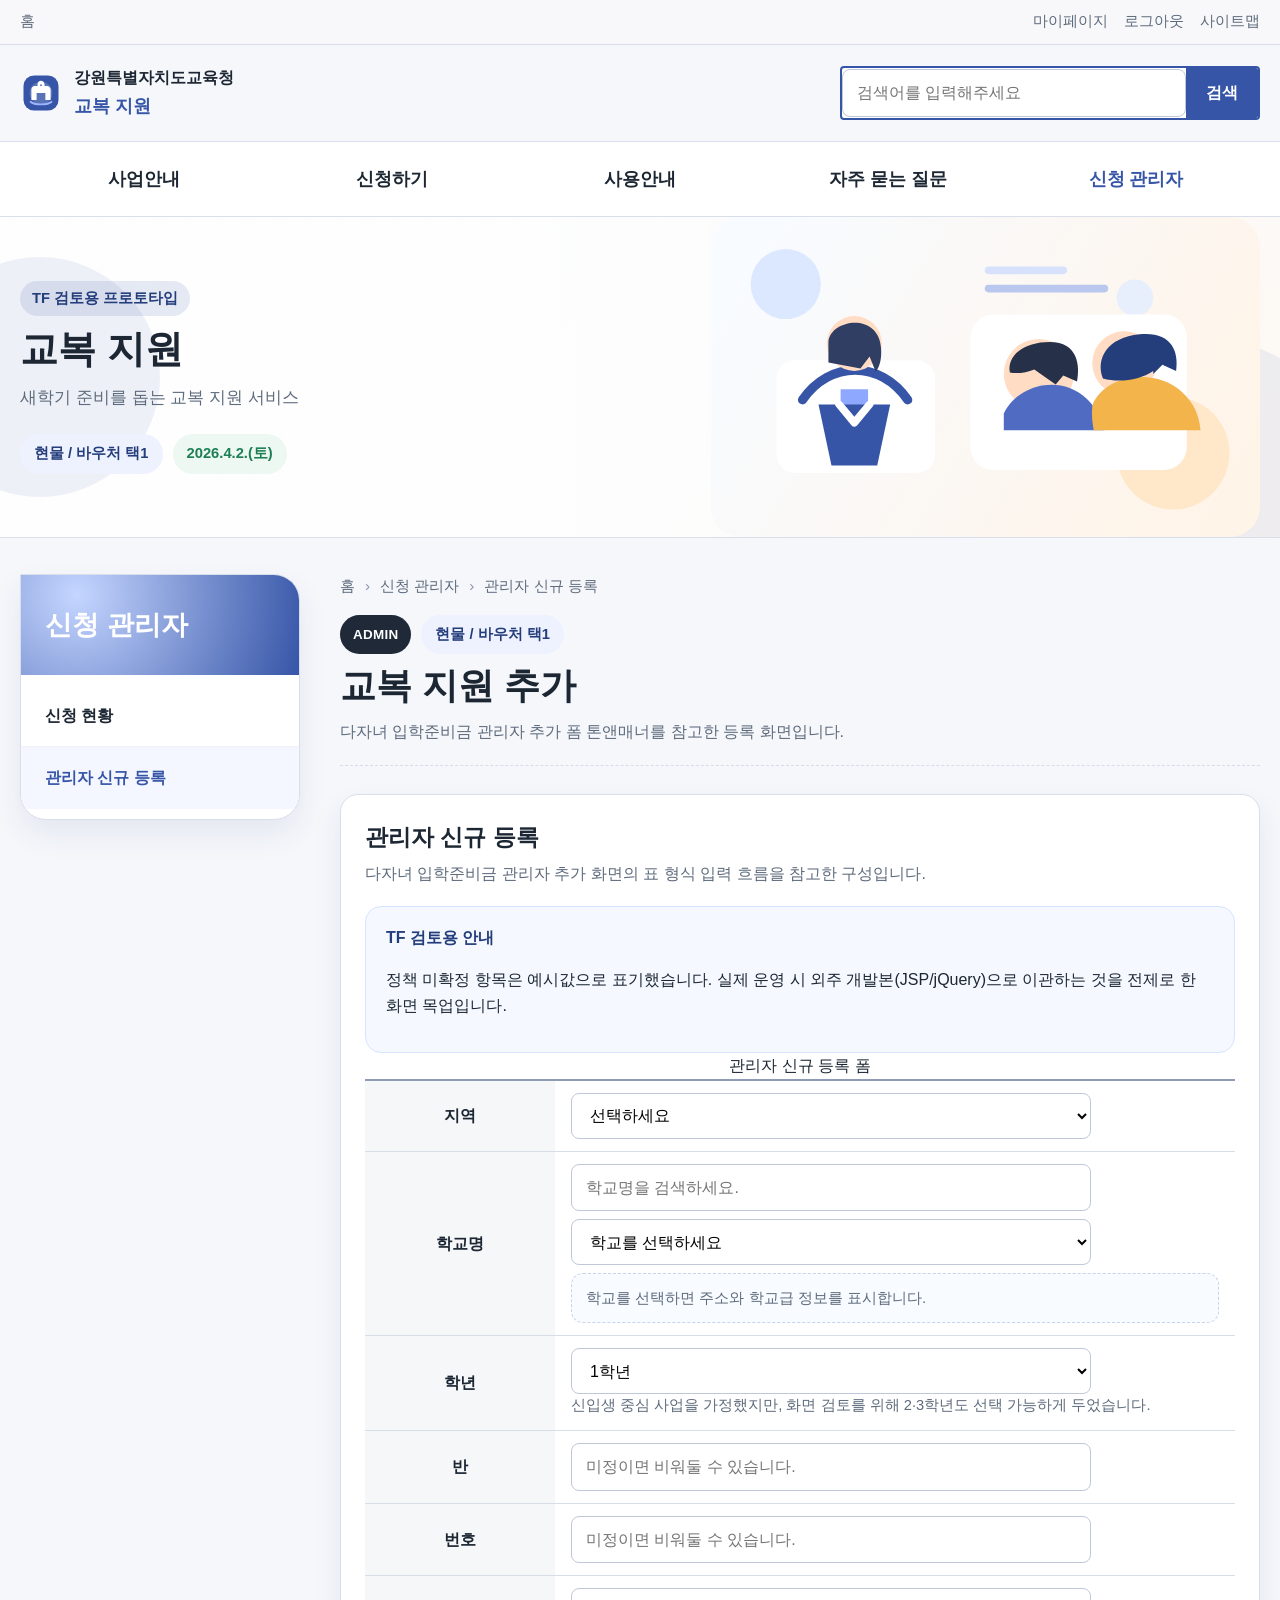
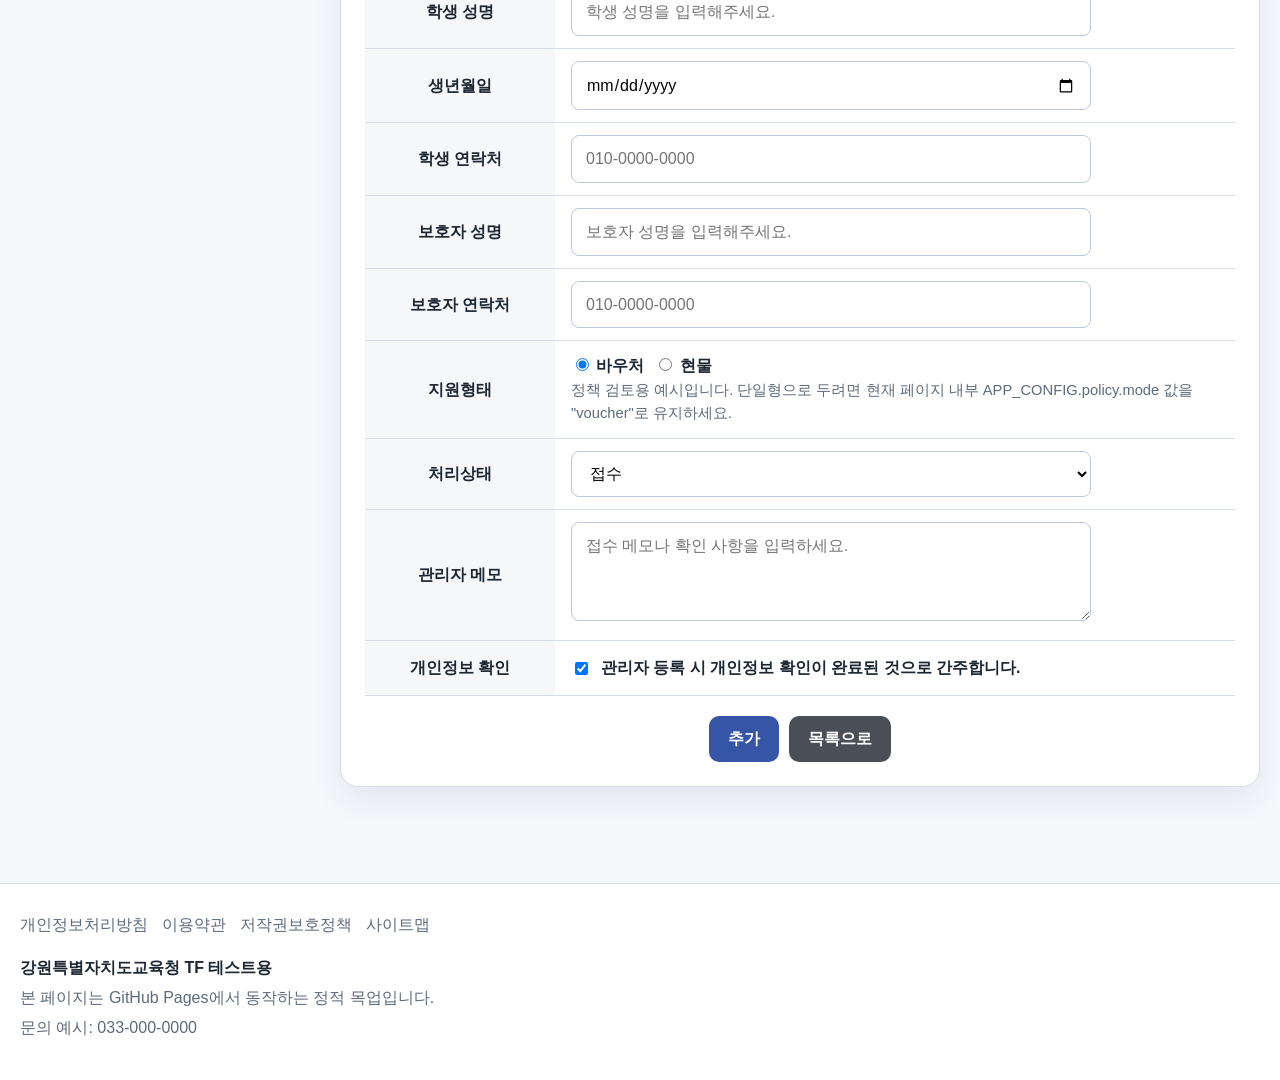
==== commit 88ca3f00: "Update index.html" ====
--- a/admin-create/index.html
+++ b/admin-create/index.html
@@ -2,11 +2,29 @@
 <html lang="ko">
 <head>
   <meta charset="utf-8">
+  <meta name="robots" content="noindex">
   <meta http-equiv="X-UA-Compatible" content="IE=edge">
   <meta name="viewport" content="width=device-width, initial-scale=1.0">
-  <meta name="description" content="강원특별자치도교육청 교복 지원 TF 테스트용 정적 프로토타입">
+  <meta name="description" content="테스트 페이지 2026.4.2.(토)">
   <title>강원특별자치도교육청 교복 지원</title>
-  <link rel="stylesheet" href="../static/style.css">
+
+  <!-- Google tag (gtag.js) -->
+<script async src="https://www.googletagmanager.com/gtag/js?id=G-W9LZ347BJD"></script>
+<script>
+  window.dataLayer = window.dataLayer || [];
+  function gtag(){dataLayer.push(arguments);}
+  gtag('js', new Date());
+
+  gtag('config', 'G-W9LZ347BJD');
+</script>
+
+
+  
+  <link rel="stylesheet" href="/static/style.css">
+  <script src="/static/global-loader.js?v=1"></script>
+
+
+
 </head>
 <body data-page="admin-create" data-base="../">
   <div id="site-header"></div>
@@ -449,7 +467,7 @@
             <p>${window.APP_CONFIG.site.subVisualLead}</p>
             <div class="sub-badges">
               ${window.AppUtil.modeBadgeHtml()}
-              <span class="tf-badge">GitHub Pages 정적 데모</span>
+              <span class="tf-badge">2026.4.2.(토)</span>
             </div>
           </div>
           <div class="sub-art">
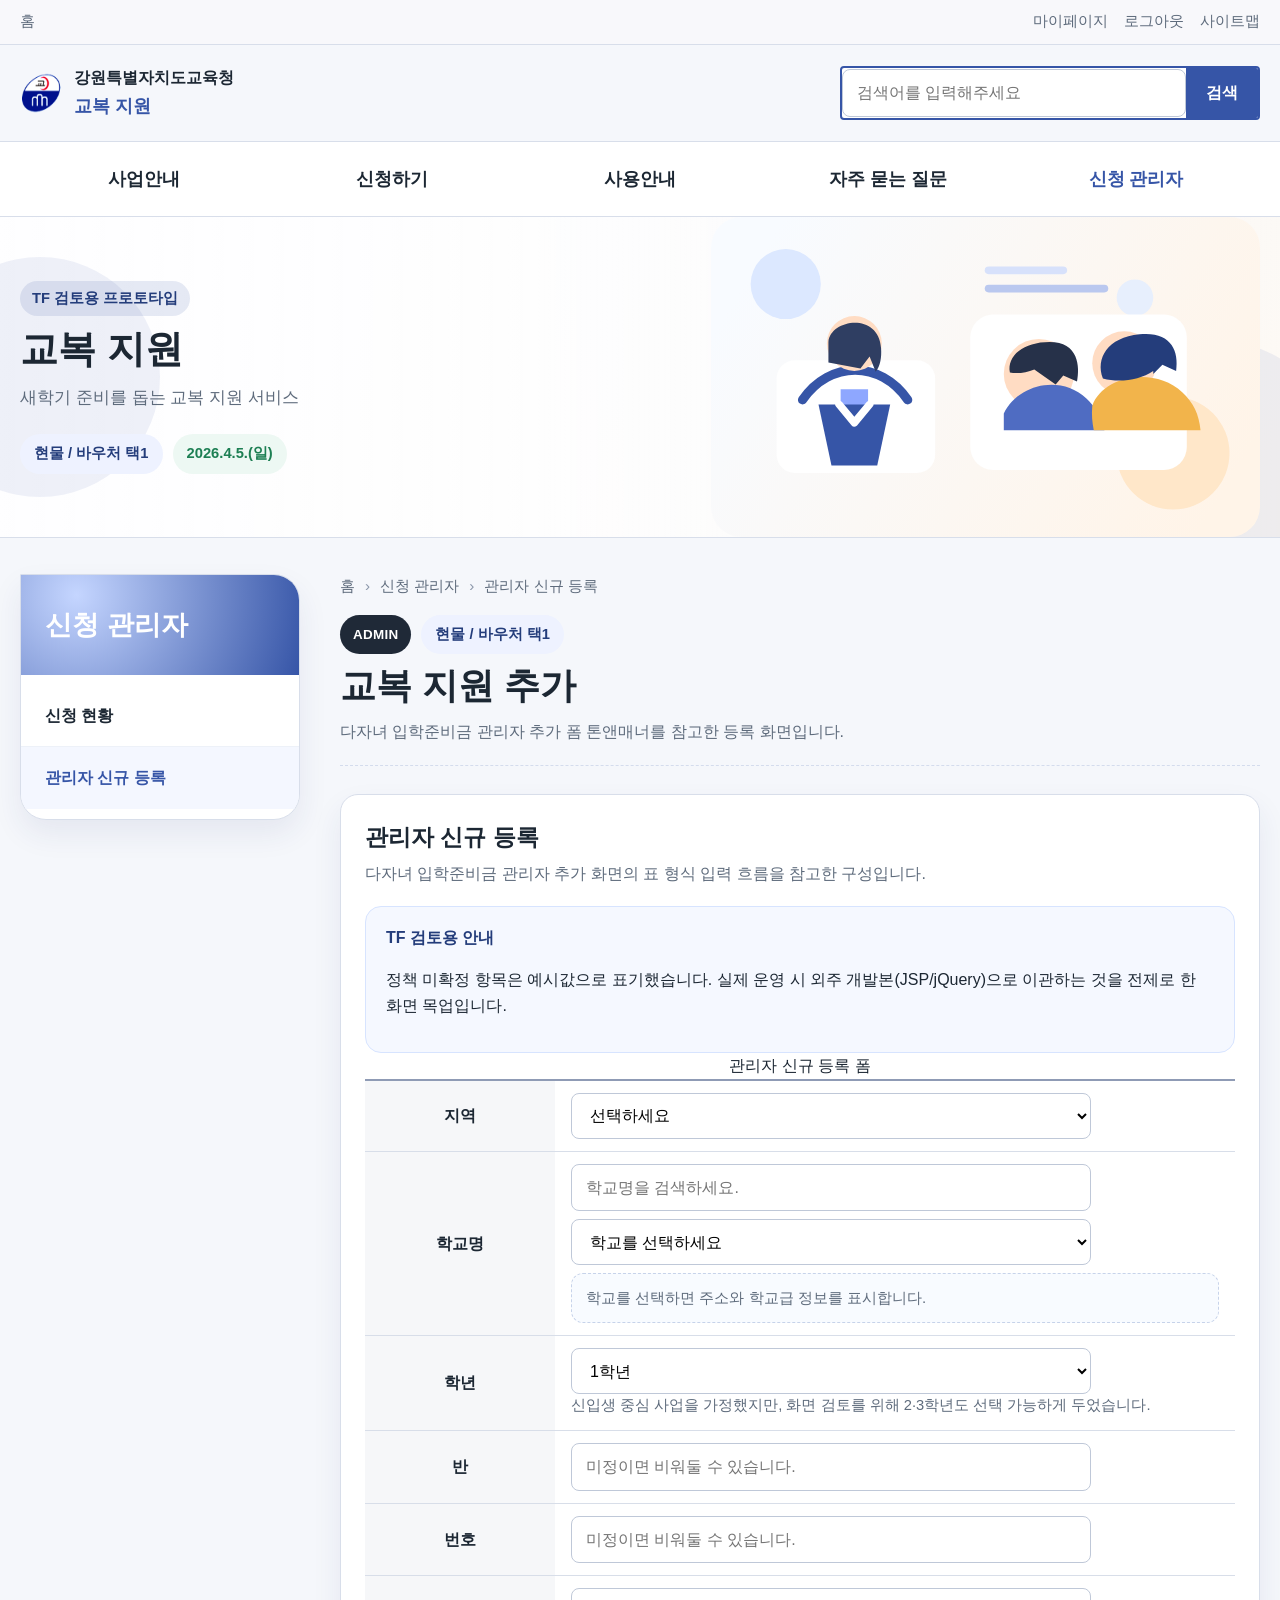
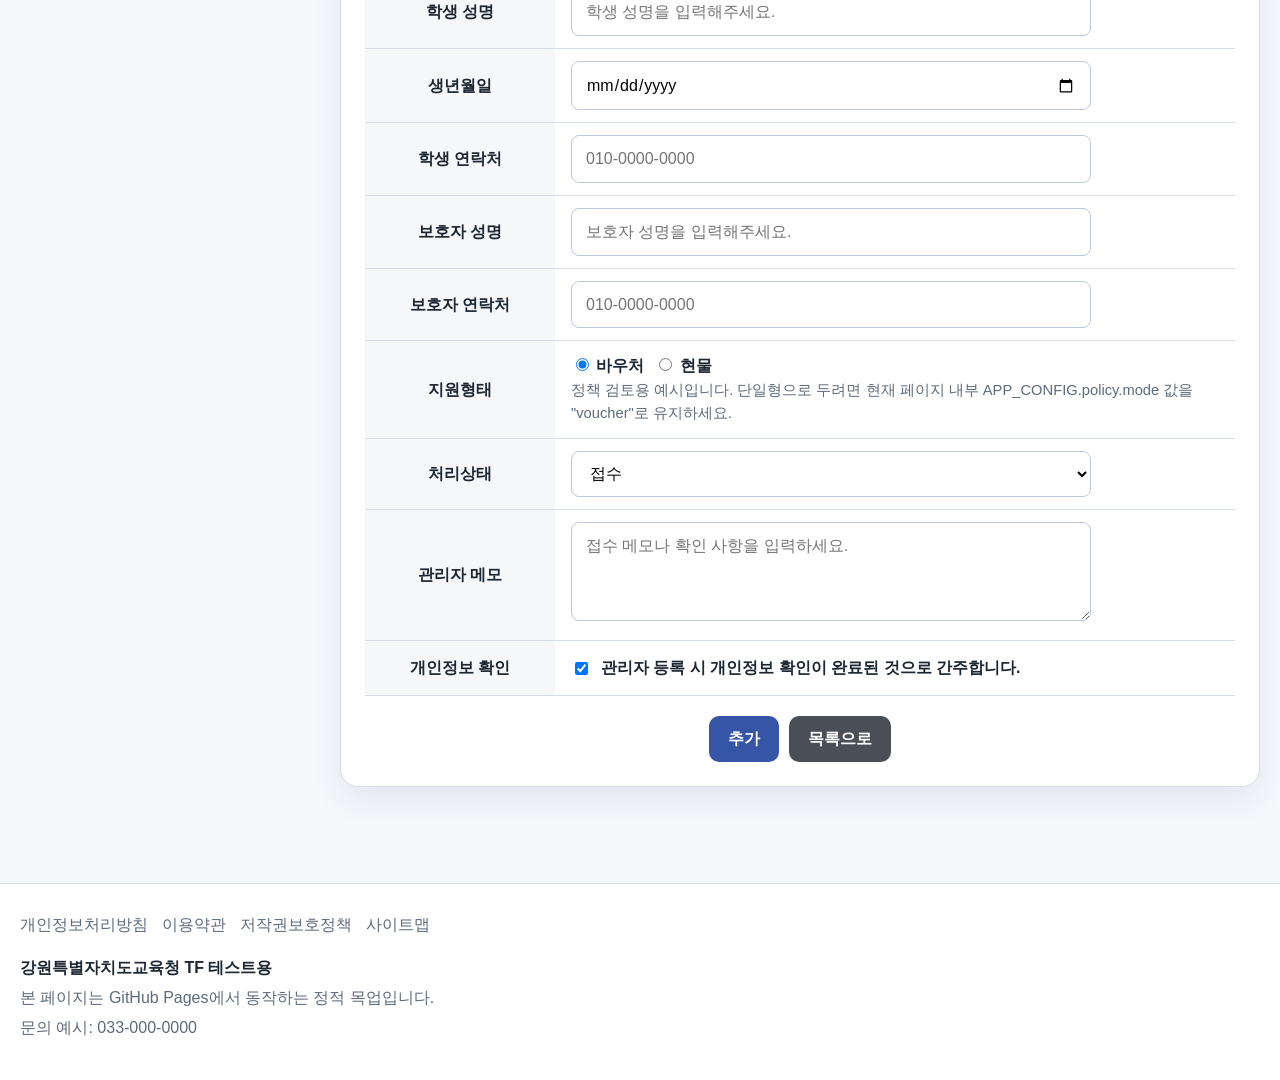
==== commit e141663a: "Update index.html" ====
--- a/admin-create/index.html
+++ b/admin-create/index.html
@@ -5,7 +5,7 @@
   <meta name="robots" content="noindex">
   <meta http-equiv="X-UA-Compatible" content="IE=edge">
   <meta name="viewport" content="width=device-width, initial-scale=1.0">
-  <meta name="description" content="테스트 페이지 2026.4.2.(토)">
+  <meta name="description" content="테스트 페이지 2026.4.5.(일)">
   <title>강원특별자치도교육청 교복 지원</title>
 
   <!-- Google tag (gtag.js) -->
@@ -412,7 +412,7 @@
         </div>
         <div class="container masthead">
           <a class="brand" href="${AppPath.home()}" aria-label="${window.APP_CONFIG.site.logoText}">
-            <img src="${AppPath.asset("logo-mark.svg")}" alt="" width="42" height="42">
+            <img src="${AppPath.asset("logo-mark.png")}" alt="" width="42" height="42">
             <div>
               <strong>${window.APP_CONFIG.site.logoText}</strong>
               <span>${window.APP_CONFIG.site.serviceTitle}</span>
@@ -467,7 +467,7 @@
             <p>${window.APP_CONFIG.site.subVisualLead}</p>
             <div class="sub-badges">
               ${window.AppUtil.modeBadgeHtml()}
-              <span class="tf-badge">2026.4.2.(토)</span>
+              <span class="tf-badge">2026.4.5.(일)</span>
             </div>
           </div>
           <div class="sub-art">
@@ -1040,7 +1040,6 @@
             <input type="checkbox" name="consent">
             개인정보 수집·이용 안내를 확인했으며 신청 정보 저장에 동의합니다.
           </label>
-          <p class="field-help">정적 데모이므로 데이터는 브라우저 localStorage에만 저장됩니다.</p>
         </td>
       </tr>
     `;
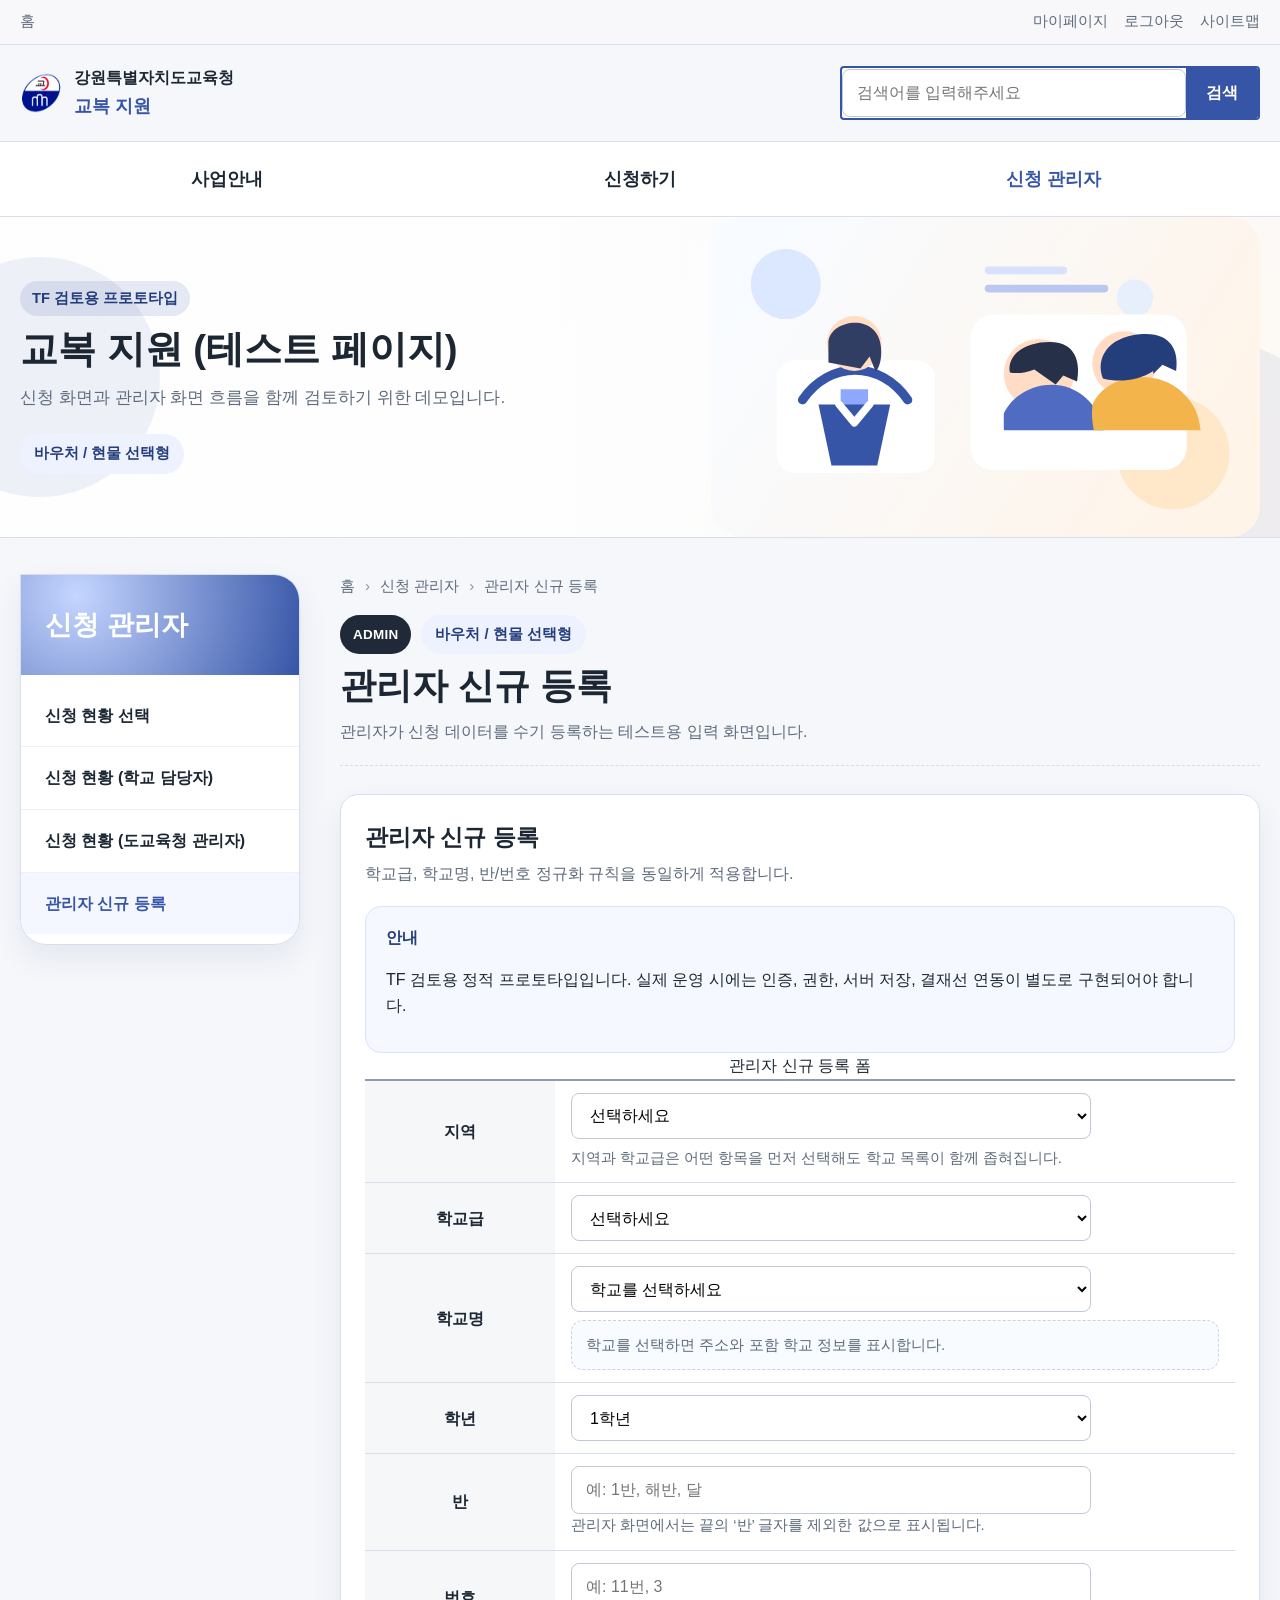
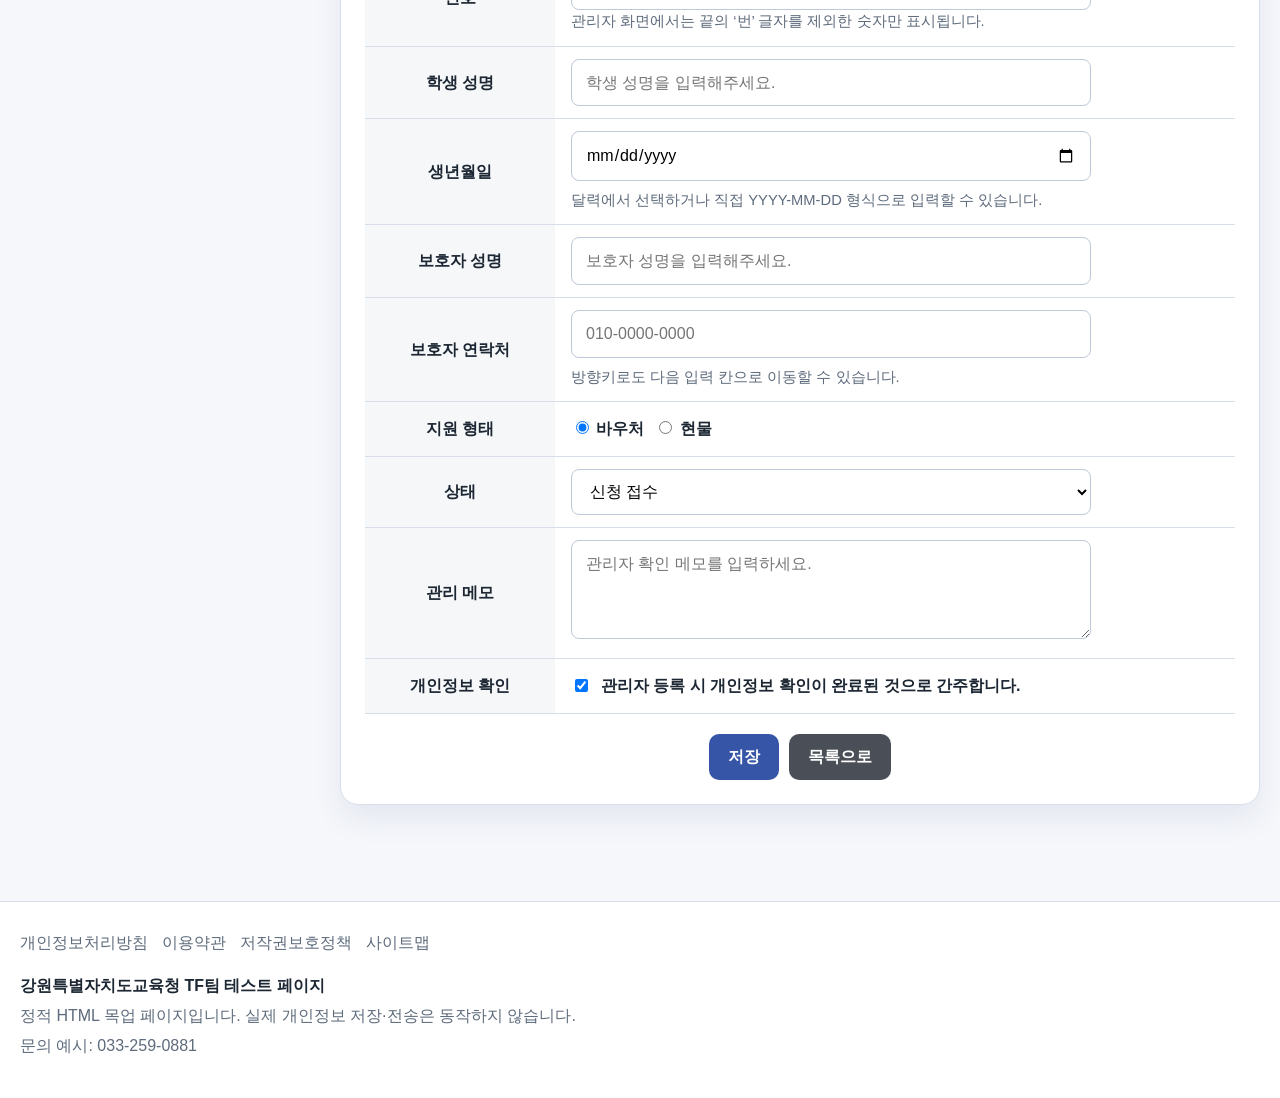
==== commit cad131ca: "Add files via upload" ====
--- a/admin-create/index.html
+++ b/admin-create/index.html
@@ -5,26 +5,28 @@
   <meta name="robots" content="noindex">
   <meta http-equiv="X-UA-Compatible" content="IE=edge">
   <meta name="viewport" content="width=device-width, initial-scale=1.0">
-  <meta name="description" content="테스트 페이지 2026.4.5.(일)">
+  <meta name="description" content="강원특별자치도교육청 교복 지원 TF 테스트 페이지">
   <title>강원특별자치도교육청 교복 지원</title>
 
-  <!-- Google tag (gtag.js) -->
-<script async src="https://www.googletagmanager.com/gtag/js?id=G-W9LZ347BJD"></script>
-<script>
-  window.dataLayer = window.dataLayer || [];
-  function gtag(){dataLayer.push(arguments);}
-  gtag('js', new Date());
+  <script async src="https://www.googletagmanager.com/gtag/js?id=G-W9LZ347BJD"></script>
+  <script>
+    window.dataLayer = window.dataLayer || [];
+    function gtag() { dataLayer.push(arguments); }
+    gtag('js', new Date());
+    gtag('config', 'G-W9LZ347BJD');
+  </script>
 
-  gtag('config', 'G-W9LZ347BJD');
-</script>
-
-
-  
   <link rel="stylesheet" href="/static/style.css">
-  <script src="/static/global-loader.js?v=1"></script>
-
-
-
+  <script src="/static/global-loader.js?v=2" defer></script>
+  <script src="/static/app-config.js?v=2" defer></script>
+  <script src="/static/schools-data.js?v=2" defer></script>
+  <script src="/static/app-util.js?v=2" defer></script>
+  <script src="/static/app-shell.js?v=2" defer></script>
+  <script src="/static/app-schools.js?v=2" defer></script>
+  <script src="/static/app-db.js?v=2" defer></script>
+  <script src="/static/app-forms.js?v=2" defer></script>
+  <script src="/static/app-admin-common.js?v=2" defer></script>
+  <script src="/static/page-admin-create.js?v=2" defer></script>
 </head>
 <body data-page="admin-create" data-base="../">
   <div id="site-header"></div>
@@ -40,1317 +42,5 @@
     </div>
   </main>
   <div id="site-footer"></div>
-
-  <script>
-window.APP_CONFIG = {
-  site: {
-    shortTitle: "강원특별자치도교육청 교복 지원",
-    fullTitle: "강원특별자치도교육청 교복 지원 TF 테스트 페이지",
-    logoText: "강원특별자치도교육청",
-    serviceTitle: "교복 지원",
-    footerOrg: "강원특별자치도교육청 TF 테스트용",
-    helpPhone: "033-000-0000",
-    helpNote: "본 페이지는 GitHub Pages에서 동작하는 정적 목업입니다.",
-    searchPlaceholder: "검색어를 입력해주세요",
-    subVisualTitle: "교복 지원",
-    subVisualLead: "새학기 준비를 돕는 교복 지원 서비스",
-    demoNotice: "정책 미확정 항목은 예시값으로 표기했습니다. 실제 운영 시 외주 개발본(JSP/jQuery)으로 이관하는 것을 전제로 한 화면 목업입니다."
-  },
-  policy: {
-    mode: "choice",
-    labels: {
-      voucher: "바우처",
-      inKind: "현물"
-    },
-    sampleTarget: "중·고등학교 신입생(예시)",
-    sampleAmount: "정책 확정 전",
-    sampleWindow: "신학기 전후(예시)",
-    sampleUseCase: "지정 판매처 또는 제휴 사용처(예시)"
-  },
-  storageKey: "GW_UNIFORM_SUPPORT_PROTO_V1",
-  regionOrder: ["강릉","고성","동해","삼척","속초","양구","양양","영월","원주","인제","정선","철원","춘천","태백","평창","홍천","화천","횡성"],
-  statuses: ["접수","검토중","승인","보완요청","반려"],
-  supportTypes: ["voucher","inKind"]
-};
-
-  </script>
-  <script>
-window.SCHOOLS_DATA = [{"id":"G030401023","schoolCode":"G030401023","name":"가온유치원","region":"강릉","address":"강릉시 하슬라로20번길 15(홍제동)","phone":"033-645-1231","website":"https://-","level":"유치원"},{"id":"G030402147","schoolCode":"G030402147","name":"강동초등학교","region":"강릉","address":"강릉시 강동면 단경로 20","phone":"033-645-7268","website":"https://kangdong.gwe.es.kr","level":"초등"},{"id":"SCH0743","schoolCode":"","name":"강동초병설유치원","region":"강릉","address":"강릉시 강동면 단경로 20","phone":"033-645-7266","website":"https://kangdong.gwe.es.kr","level":"유치원"},{"id":"G030404050","schoolCode":"G030404050","name":"강릉고등학교","region":"강릉","address":"강릉시 강릉대로587번길 68","phone":"033-650-5125","website":"https://ganggo.gwe.hs.kr","level":"고등"},{"id":"G030404058","schoolCode":"G030404058","name":"강릉명륜고등학교","region":"강릉","address":"강릉시 율곡로 2920-8","phone":"033-644-4011","website":"https://grmr.gwe.hs.kr","level":"고등"},{"id":"G030404059","schoolCode":"G030404059","name":"강릉문성고등학교","region":"강릉","address":"강릉시 지변길 158","phone":"033-650-9555","website":"https://kms.gwe.hs.kr","level":"고등"},{"id":"G030404052","schoolCode":"G030404052","name":"강릉여자고등학교","region":"강릉","address":"강릉시 용지로 107","phone":"033-650-9900","website":"https://gn-girl.gwe.hs.kr","level":"고등"},{"id":"G030405005","schoolCode":"G030405005","name":"강릉오성학교","region":"강릉","address":"강릉시 송정길 43 (송정동)","phone":"033-820-5004","website":"https://knose.gwe.sc.kr/main.do","level":"특수/기타"},{"id":"G030401027","schoolCode":"G030401027","name":"강릉유치원","region":"강릉","address":"강릉시 해안로 333(강문동)","phone":"033-652-9360","website":"https://cafe.naver.com/firstspeciallove","level":"유치원"},{"id":"G030404053","schoolCode":"G030404053","name":"강릉정보공업고등학교","region":"강릉","address":"강릉시 주문진읍 학교길 26","phone":"033-660-5511","website":"https://git.gwe.hs.kr","level":"고등"},{"id":"G030404054","schoolCode":"G030404054","name":"강릉제일고등학교","region":"강릉","address":"강릉시 화부산로8번길 37","phone":"033-650-0100","website":"https://gnilgo.gwe.hs.kr","level":"고등"},{"id":"G030404051","schoolCode":"G030404051","name":"강릉중앙고등학교","region":"강릉","address":"강릉시 강변로 422","phone":"033-610-6600","website":"https://gja.gwe.hs.kr","level":"고등"},{"id":"G030403043","schoolCode":"G030403043","name":"강릉중학교","region":"강릉","address":"강릉시 강중길44번길 8","phone":"033-650-6000","website":"https://kneung.gwe.ms.kr","level":"중등"},{"id":"G030402148","schoolCode":"G030402148","name":"강릉초등학교","region":"강릉","address":"강릉시 토성로 103","phone":"033-650-2610","website":"https://kangnung.gwe.es.kr","level":"초등"},{"id":"SCH0779","schoolCode":"","name":"강릉초병설유치원","region":"강릉","address":"강릉시 토성로 103(홍제동)","phone":"033-650-2670","website":"https://kangnung.gwe.es.kr","level":"유치원"},{"id":"G030403042","schoolCode":"G030403042","name":"강릉해람중학교","region":"강릉","address":"강릉시 명주로 25","phone":"033-650-5000","website":"https://krhr.gwe.ms.kr","level":"중등"},{"id":"G030404055","schoolCode":"G030404055","name":"강원예술고등학교","region":"강릉","address":"강릉시 구정면 칠봉로 670-34","phone":"033-650-2700","website":"https://gwarts.gwe.hs.kr","level":"고등"},{"id":"G030404060","schoolCode":"G030404060","name":"강일여자고등학교","region":"강릉","address":"강릉시 화부산로 89","phone":"033-650-0700","website":"https://gangil.gwe.hs.kr","level":"고등"},{"id":"G030404056","schoolCode":"G030404056","name":"경포고등학교","region":"강릉","address":"강릉시 강릉대로547번길 14","phone":"033-820-1015","website":"https://gyeongpo.gwe.hs.kr","level":"고등"},{"id":"G030402149","schoolCode":"G030402149","name":"경포대초등학교","region":"강릉","address":"강릉시 경포로 475번길 23-11","phone":"033-610-8924","website":"https://gpd.gwe.es.kr","level":"초등"},{"id":"SCH0763","schoolCode":"","name":"경포대초병설유치원","region":"강릉","address":"강릉시 경포로475번길 23-11(안현동)","phone":"033-610-8924","website":"https://gpd.gwe.es.kr","level":"유치원"},{"id":"G030401005","schoolCode":"G030401005","name":"경포유치원","region":"강릉","address":"강릉시 솔올로 90(교동)","phone":"033-647-1680","website":"https://kyongpo.gwe.kg.kr","level":"유치원"},{"id":"G030403045","schoolCode":"G030403045","name":"경포중학교","region":"강릉","address":"강릉시 노암등길 76","phone":"033-650-7892","website":"https://kyongpo.gwe.ms.kr","level":"중등"},{"id":"G030402150","schoolCode":"G030402150","name":"경포초등학교","region":"강릉","address":"강릉시 솔올로 90","phone":"033-640-3700","website":"https://gyeongpo.gwe.es.kr","level":"초등"},{"id":"G030403046","schoolCode":"G030403046","name":"관동중학교","region":"강릉","address":"강릉시 하슬라로20번길 14","phone":"033-650-4600","website":"https://gwandong.gwe.ms.kr","level":"중등"},{"id":"SCH0615","schoolCode":"","name":"교동초등학교(강릉)","region":"강릉","address":"강릉시 율곡로 2968번길 10","phone":"033-640-3500","website":"https://krkyodong.gwe.es.kr","level":"초등"},{"id":"SCH0619","schoolCode":"","name":"교동초병설유치원(강릉)","region":"강릉","address":"강릉시 율곡로2968번길 10(교동)","phone":"033-640-3571","website":"https://krkyodong.gwe.es.kr","level":"유치원"},{"id":"G030402152","schoolCode":"G030402152","name":"구정초등학교","region":"강릉","address":"강릉시 구정면 범일로 266-14","phone":"033-647-9606","website":"https://gujoung.gwe.es.kr","level":"초등"},{"id":"SCH0627","schoolCode":"","name":"구정초병설유치원","region":"강릉","address":"강릉시 구정면 범일로 266-14","phone":"033-647-9608","website":"https://gujoung.gwe.es.kr","level":"유치원"},{"id":"G030402153","schoolCode":"G030402153","name":"금광초등학교","region":"강릉","address":"강릉시 구정면 금평로 575","phone":"033-647-9423","website":"https://kumkwang.gwe.es.kr","level":"초등"},{"id":"SCH0685","schoolCode":"","name":"금광초병설유치원","region":"강릉","address":"강릉시 구정면 금평로 575","phone":"033-646-9424","website":"https://kumkwang.gwe.es.kr","level":"유치원"},{"id":"G030402155","schoolCode":"G030402155","name":"남강초등학교","region":"강릉","address":"강릉시 경강로 2310번길 7","phone":"033-650-6900","website":"https://namgang.gwe.es.kr","level":"초등"},{"id":"SCH0499","schoolCode":"","name":"남산초등학교(강릉)","region":"강릉","address":"강릉시 남산초교길 33","phone":"033-650-4772","website":"https://namsan-n.gwe.es.kr","level":"초등"},{"id":"SCH0502","schoolCode":"","name":"남산초병설유치원(강릉)","region":"강릉","address":"강릉시 남산초교길 33(내곡동)","phone":"033-650-4704","website":"https://namsan-n.gwe.es.kr","level":"유치원"},{"id":"G030402156","schoolCode":"G030402156","name":"노암초등학교","region":"강릉","address":"강릉시 노암등길 71","phone":"033-640-6102","website":"https://noam-kw.gwe.es.kr","level":"초등"},{"id":"SCH0483","schoolCode":"","name":"노암초병설유치원","region":"강릉","address":"강릉시 노암등길 71(노암동)","phone":"033-645-2261","website":"https://noam-kw.gwe.es.kr","level":"유치원"},{"id":"G030401022","schoolCode":"G030401022","name":"늘해랑유치원","region":"강릉","address":"강릉시 명주로(홍제동) 17번길 24-1","phone":"033-823-2333","website":"https://neulhaerang.gwe.kg.kr","level":"유치원"},{"id":"G030401006","schoolCode":"G030401006","name":"다인유치원","region":"강릉","address":"강릉시 성덕로 232-11(두산동)","phone":"033-652-7701","website":"https://-","level":"유치원"},{"id":"G030403047","schoolCode":"G030403047","name":"동명중학교","region":"강릉","address":"강릉시 보래미하길79번길 21","phone":"033-610-8802","website":"https://dongmyeong.gwe.ms.kr","level":"중등"},{"id":"G030402217","schoolCode":"G030402217","name":"동명초등학교","region":"강릉","address":"강릉시 경강로 2473","phone":"033-650-7607","website":"https://dmschool.gwe.es.kr","level":"초등"},{"id":"G030402011","schoolCode":"G030402011","name":"명주초등학교","region":"강릉","address":"강릉시 강변로 86-1","phone":"033-645-1713","website":"https://myongju.gwe.es.kr","level":"초등"},{"id":"SCH0904","schoolCode":"","name":"명주초병설유치원","region":"강릉","address":"강릉시 강변로 86-1(회산동)","phone":"033-645-1735","website":"https://myongju.gwe.es.kr","level":"유치원"},{"id":"G030402012","schoolCode":"G030402012","name":"모산초등학교","region":"강릉","address":"강릉시 모산로 224번길 3","phone":"033-645-1356","website":"https://mosan1356.gwe.es.kr","level":"초등"},{"id":"SCH0882","schoolCode":"","name":"모산초병설유치원","region":"강릉","address":"강릉시 모산로224번길 3(장현동)","phone":"033-645-1399","website":"https://mosan1356.gwe.es.kr","level":"유치원"},{"id":"G030403048","schoolCode":"G030403048","name":"사천중학교","region":"강릉","address":"강릉시 사천면 석교골말길 8","phone":"033-650-1823","website":"https://sacheon.gwe.ms.kr","level":"중등"},{"id":"G030402235","schoolCode":"G030402235","name":"사천초등학교","region":"강릉","address":"강릉시 사천면 미노길 46","phone":"033-660-6500","website":"https://kwsachon.gwe.es.kr","level":"초등"},{"id":"SCH0023","schoolCode":"","name":"사천초병설유치원","region":"강릉","address":"강릉시 사천면 미노길 46","phone":"033-660-6571","website":"https://kwsachon.gwe.es.kr","level":"유치원"},{"id":"G030402243","schoolCode":"G030402243","name":"성덕초등학교","region":"강릉","address":"강릉시 용지로 60","phone":"033-650-4193","website":"https://seongdeok.gwe.es.kr","level":"초등"},{"id":"G030402246","schoolCode":"G030402246","name":"성산초등학교","region":"강릉","address":"강릉시 성산면 구산길 15","phone":"033-640-9407","website":"https://seongsan.gwe.es.kr","level":"초등"},{"id":"SCH0869","schoolCode":"","name":"성산초병설유치원","region":"강릉","address":"강릉시 성산면 구산길 15","phone":"033-641-4442","website":"https://seongsan.gwe.es.kr","level":"유치원"},{"id":"G030401009","schoolCode":"G030401009","name":"성원유치원","region":"강릉","address":"강릉시 강변로 78(회산동)","phone":"033-642-0143","website":"https://-","level":"유치원"},{"id":"SCH0838","schoolCode":"","name":"소화유치원","region":"강릉","address":"강릉시 임영로 148(임당동)","phone":"033-643-3191","website":"https://caf&eacute;.naver.com/sohwa67","level":"유치원"},{"id":"G030403049","schoolCode":"G030403049","name":"솔올중학교","region":"강릉","address":"강릉시 솔올로 102","phone":"033-660-2100","website":"https://solohl.gwe.ms.kr","level":"중등"},{"id":"G030401013","schoolCode":"G030401013","name":"솔향유치원","region":"강릉","address":"강릉시 보래미하길 78(포남동)","phone":"033-650-0900","website":"https://solhyang.gwe.kg.kr","level":"유치원"},{"id":"G030402013","schoolCode":"G030402013","name":"송양초등학교","region":"강릉","address":"강릉시 성산면 위촌길 198","phone":"033-644-8976","website":"https://kwsongyang.gwe.es.kr","level":"초등"},{"id":"G030402284","schoolCode":"G030402284","name":"숲실초등학교","region":"강릉","address":"강릉시 강동면 임곡로 890-14","phone":"033-648-2071","website":"https://supsil.gwe.es.kr","level":"초등"},{"id":"G030402024","schoolCode":"G030402024","name":"신영초등학교","region":"강릉","address":"강릉시 주문진읍 주문북로 160","phone":"033-660-6000","website":"https://sinyoung.gwe.es.kr","level":"초등"},{"id":"SCH0373","schoolCode":"","name":"신영초병설유치원","region":"강릉","address":"강릉시 주문진읍 주문북로 160","phone":"033-660-6081","website":"https://sinyoung.gwe.es.kr","level":"유치원"},{"id":"G030402257","schoolCode":"G030402257","name":"신왕초등학교","region":"강릉","address":"강릉시 연곡면 진고개로 2265-11","phone":"033-660-7511","website":"https://sinwang.gwe.es.kr","level":"초등"},{"id":"SCH0375","schoolCode":"","name":"신왕초병설유치원","region":"강릉","address":"강릉시 연곡면 진고개로 2265-11","phone":"033-660-7511","website":"https://sinwang.gwe.es.kr","level":"유치원"},{"id":"G030402014","schoolCode":"G030402014","name":"연곡초등학교","region":"강릉","address":"강릉시 연곡면 진고개로 2656","phone":"033-662-6057","website":"https://youngok.gwe.es.kr","level":"초등"},{"id":"SCH0413","schoolCode":"","name":"연곡초병설유치원","region":"강릉","address":"강릉시 연곡면 진고개로 2656","phone":"033-662-6056","website":"https://youngok.gwe.es.kr","level":"유치원"},{"id":"G030402265","schoolCode":"G030402265","name":"영동초등학교","region":"강릉","address":"강릉시 화부산로 28","phone":"033-650-6772","website":"https://yeongdong.gwe.es.kr","level":"초등"},{"id":"SCH0419","schoolCode":"","name":"영동초병설유치원","region":"강릉","address":"강릉시 화부산로 28(교동)","phone":"033-650-6790","website":"https://yeongdong.gwe.es.kr","level":"유치원"},{"id":"G030403050","schoolCode":"G030403050","name":"옥계중학교","region":"강릉","address":"강릉시 옥계면 천남길 38-13","phone":"033-534-7614","website":"https://okgye.gwe.ms.kr","level":"중등"},{"id":"SCH0522","schoolCode":"","name":"옥계초금진분교장","region":"강릉","address":"강릉시 옥계면 금진안길 2","phone":"033-534-0107","website":"https://okkey.gwe.es.kr","level":"초등"},{"id":"SCH0523","schoolCode":"","name":"옥계초금진분교장병설유치원","region":"강릉","address":"강릉시 옥계면 금진안길 2","phone":"033-534-0107","website":"https://okkey.gwe.es.kr","level":"유치원"},{"id":"G030402271","schoolCode":"G030402271","name":"옥계초등학교","region":"강릉","address":"강릉시 옥계면 옥계로 1074","phone":"033-534-0026","website":"https://okkey.gwe.es.kr","level":"초등"},{"id":"SCH0524","schoolCode":"","name":"옥계초병설유치원","region":"강릉","address":"강릉시 옥계면 옥계로 1074","phone":"033-534-1164","website":"https://okkey.gwe.es.kr","level":"유치원"},{"id":"G030402272","schoolCode":"G030402272","name":"옥천초등학교","region":"강릉","address":"강릉시 수문길 25","phone":"033-650-6805","website":"https://okcheon.gwe.es.kr","level":"초등"},{"id":"SCH0529","schoolCode":"","name":"옥천초병설유치원","region":"강릉","address":"강릉시 수문길 25","phone":"033-650-6800","website":"https://okcheon.gwe.es.kr","level":"유치원"},{"id":"G030403004","schoolCode":"G030403004","name":"왕산중학교","region":"강릉","address":"강릉시 왕산면 백두대간로 2005","phone":"033-647-8775","website":"https://wangsan.gwe.ms.kr","level":"중등"},{"id":"G030402273","schoolCode":"G030402273","name":"왕산초등학교","region":"강릉","address":"강릉시 왕산면 백두대간로 2011-8","phone":"033-648-6131","website":"https://wangsan.gwe.es.kr","level":"초등"},{"id":"SCH0559","schoolCode":"","name":"왕산초병설유치원","region":"강릉","address":"강릉시 왕산면 백두대간로 2011-8","phone":"033-648-6131","website":"https://wangsan.gwe.es.kr","level":"유치원"},{"id":"G030402388","schoolCode":"G030402388","name":"운산초등학교","region":"강릉","address":"강릉시 운산길 79-15","phone":"033-650-5560","website":"https://us.gwe.es.kr","level":"초등"},{"id":"G030402277","schoolCode":"G030402277","name":"운양초등학교","region":"강릉","address":"강릉시 사천면 이설당1길 36","phone":"033-660-6606","website":"https://unyang.gwe.es.kr","level":"초등"},{"id":"G030402383","schoolCode":"G030402383","name":"유천초등학교","region":"강릉","address":"강릉시 선수촌로 100","phone":"033-820-8000","website":"https://yucheon.gwe.es.kr","level":"초등"},{"id":"SCH0449","schoolCode":"","name":"유천초병설유치원","region":"강릉","address":"강릉시 선수촌로 100","phone":"033-820-8000","website":"https://yucheon.gwe.es.kr","level":"유치원"},{"id":"G030403051","schoolCode":"G030403051","name":"율곡중학교","region":"강릉","address":"강릉시 가작로 125","phone":"033-610-5205","website":"https://yulgok-m.gwe.ms.kr","level":"중등"},{"id":"G030402015","schoolCode":"G030402015","name":"율곡초등학교","region":"강릉","address":"강릉시 원대로 129","phone":"033-650-8722","website":"https://yulgok.gwe.es.kr","level":"초등"},{"id":"G030402291","schoolCode":"G030402291","name":"정동초등학교","region":"강릉","address":"강릉시 강동면 헌화로 1055","phone":"033-650-8904","website":"https://jeongdong.gwe.es.kr","level":"초등"},{"id":"SCH0381","schoolCode":"","name":"정동초병설유치원","region":"강릉","address":"강릉시 강동면 헌화로 1055","phone":"033-650-8930","website":"https://jeongdong.gwe.es.kr","level":"유치원"},{"id":"G030401026","schoolCode":"G030401026","name":"제이엠유치원","region":"강릉","address":"강릉시 성덕로 328-1(입암동)","phone":"033-655-9494","website":"https://jmkids.co.kr","level":"유치원"},{"id":"SCH0397","schoolCode":"","name":"좋은유치원","region":"강릉","address":"강릉시 남부로136번길 19(노암동)","phone":"033-642-6197","website":"https://-","level":"유치원"},{"id":"G030404057","schoolCode":"G030404057","name":"주문진고등학교","region":"강릉","address":"강릉시 주문진읍 학교길 28","phone":"033-660-7005","website":"https://jugo.gwe.hs.kr","level":"고등"},{"id":"G030403052","schoolCode":"G030403052","name":"주문진중학교","region":"강릉","address":"강릉시 주문진읍 연주로 294","phone":"033-660-6200","website":"https://jumunjin.gwe.ms.kr","level":"중등"},{"id":"G030402295","schoolCode":"G030402295","name":"주문진초등학교","region":"강릉","address":"강릉시 주문진읍 주문로 26","phone":"033-660-8708","website":"https://jumunjin.gwe.es.kr","level":"초등"},{"id":"SCH0265","schoolCode":"","name":"주문진초병설유치원","region":"강릉","address":"강릉시 주문진읍 주문로 26","phone":"033-660-8787","website":"https://jumunjin.gwe.es.kr","level":"유치원"},{"id":"G030402297","schoolCode":"G030402297","name":"주영초등학교","region":"강릉","address":"강릉시 주문진읍 약수동길 15-12","phone":"033-660-7311","website":"https://juyoung.gwe.es.kr","level":"초등"},{"id":"SCH0269","schoolCode":"","name":"주영초병설유치원","region":"강릉","address":"강릉시 주문진읍 약수동길 15-12","phone":"033-660-7370","website":"https://juyoung.gwe.es.kr","level":"유치원"},{"id":"SCH0281","schoolCode":"","name":"중앙초등학교(강릉)","region":"강릉","address":"강릉시 성덕포남로 18","phone":"033-650-8453","website":"https://choung-ang.gwe.es.kr","level":"초등"},{"id":"G030402314","schoolCode":"G030402314","name":"초당초등학교","region":"강릉","address":"강릉시 연당길 35-11","phone":"033-650-5477","website":"https://chodang-e.gwe.es.kr","level":"초등"},{"id":"G030402326","schoolCode":"G030402326","name":"포남초등학교","region":"강릉","address":"강릉시 가작로 287번길 20","phone":"033-610-1000","website":"https://kponam.gwe.es.kr","level":"초등"},{"id":"G030401025","schoolCode":"G030401025","name":"프렌비숲유치원","region":"강릉","address":"강릉시 율곡로3173번길 19(죽헌동)","phone":"033-641-3562","website":"https://cosmos.kidswon.com","level":"유치원"},{"id":"G030401018","schoolCode":"G030401018","name":"하슬라유치원","region":"강릉","address":"강릉시 율곡로2692번길 8(입암동)","phone":"033-649-8800","website":"https://haseulla.gwe.kg.kr","level":"유치원"},{"id":"G030403044","schoolCode":"G030403044","name":"하슬라중학교","region":"강릉","address":"강릉시 보래미길 9","phone":"033-660-8800","website":"https://hsl.gwe.ms.kr","level":"중등"},{"id":"G030402331","schoolCode":"G030402331","name":"한솔초등학교","region":"강릉","address":"강릉시 하평2길 45","phone":"033-650-4292","website":"https://hansol.gwe.es.kr","level":"초등"},{"id":"G170402184","schoolCode":"G170402184","name":"간성초등학교","region":"고성","address":"고성군 간성읍 간성로 39번길 20","phone":"033-681-2013","website":"https://kansung.gwe.es.kr","level":"초등"},{"id":"SCH0793","schoolCode":"","name":"간성초병설유치원","region":"고성","address":"고성군 간성읍 간성로39번길 20","phone":"033-681-2003","website":"https://kansung.gwe.es.kr","level":"유치원"},{"id":"G170402207","schoolCode":"G170402207","name":"거성초등학교","region":"고성","address":"고성군 거진읍 거성길 38","phone":"033-682-3570","website":"https://guesung.gwe.es.kr","level":"초등"},{"id":"SCH0756","schoolCode":"","name":"거성초병설유치원","region":"고성","address":"고성군 거진읍 거성길 38","phone":"033-682-2636","website":"https://guesung.gwe.es.kr","level":"유치원"},{"id":"SCH0757","schoolCode":"","name":"거진고등학교","region":"고성","address":"고성군 거진읍 거탄진로 39-7","phone":"033-680-1703","website":"https://geojin.gwe.hs.kr","level":"고등"},{"id":"G170403075","schoolCode":"G170403075","name":"거진중학교","region":"고성","address":"고성군 거진읍 거평로 69","phone":"033-682-4952","website":"https://geojin.gwe.ms.kr","level":"중등"},{"id":"G170402208","schoolCode":"G170402208","name":"거진초등학교","region":"고성","address":"고성군 거진읍 자산길 19","phone":"033-682-2656","website":"https://kujin.gwe.es.kr","level":"초등"},{"id":"SCH0760","schoolCode":"","name":"거진초병설유치원","region":"고성","address":"고성군 거진읍 자산길 19","phone":"033-682-2656","website":"https://kujin.gwe.es.kr","level":"유치원"},{"id":"G170404106","schoolCode":"G170404106","name":"고성고등학교","region":"고성","address":"고성군 간성읍 수성로 125","phone":"033-680-7012","website":"https://goseonggo.gwe.hs.kr","level":"고등"},{"id":"G170403140","schoolCode":"G170403140","name":"고성중학교","region":"고성","address":"고성군 간성읍 수성로 125","phone":"033-680-7063","website":"https://gosung.gwe.ms.kr","level":"중등"},{"id":"G170402183","schoolCode":"G170402183","name":"공현진초등학교","region":"고성","address":"고성군 죽왕면 공현진한옥길 49","phone":"033-631-3538","website":"https://gonghyeonjin.gwe.es.kr","level":"초등"},{"id":"SCH0646","schoolCode":"","name":"공현진초병설유치원","region":"고성","address":"고성군 죽왕면 공현진한옥길 49","phone":"033-632-9460","website":"https://gonghyeonjin.gwe.es.kr","level":"유치원"},{"id":"G170402055","schoolCode":"G170402055","name":"광산초등학교","region":"고성","address":"고성군 간성읍 진부령로 2427","phone":"033-681-2521","website":"https://kwangsan.gwe.es.kr","level":"초등"},{"id":"SCH0629","schoolCode":"","name":"광산초병설유치원","region":"고성","address":"고성군 간성읍 진부령로 2427","phone":"033-681-2521","website":"https://kwangsan.gwe.es.kr","level":"유치원"},{"id":"G170404109","schoolCode":"G170404109","name":"대진고등학교","region":"고성","address":"고성군 현내면 화진포길 476","phone":"033-680-6659","website":"https://daejin.gwe.hs.kr","level":"고등"},{"id":"G170403126","schoolCode":"G170403126","name":"대진중학교","region":"고성","address":"고성군 현내면 화진포길 476","phone":"033-680-6612","website":"https://daejin.gwe.ms.kr","level":"중등"},{"id":"G170402216","schoolCode":"G170402216","name":"대진초등학교","region":"고성","address":"고성군 현내면 대진3길 15","phone":"033-682-0041","website":"https://daejyn.gwe.es.kr","level":"초등"},{"id":"SCH0173","schoolCode":"","name":"대진초병설유치원","region":"고성","address":"고성군 현내면 대진3길 15","phone":"033-682-6273","website":"https://daejyn.gwe.es.kr","level":"유치원"},{"id":"G170402056","schoolCode":"G170402056","name":"도학초등학교","region":"고성","address":"고성군 토성면 무릉도원로 486","phone":"033-639-3012","website":"https://tohak.gwe.es.kr","level":"초등"},{"id":"G170404079","schoolCode":"G170404079","name":"동광산업과학고등학교","region":"고성","address":"고성군 토성면 백촌길 30-15","phone":"033-630-3150","website":"https://dongat.gwe.hs.kr","level":"고등"},{"id":"G170403125","schoolCode":"G170403125","name":"동광중학교","region":"고성","address":"고성군 토성면 백촌길 30-15","phone":"033-630-3250","website":"https://donggwang.gwe.ms.kr","level":"중등"},{"id":"G170402057","schoolCode":"G170402057","name":"동광초등학교","region":"고성","address":"고성군 토성면 교암1길 15","phone":"033-630-1307","website":"https://donggwangg.gwe.es.kr","level":"초등"},{"id":"SCH0735","schoolCode":"","name":"동광초병설유치원","region":"고성","address":"고성군 토성면 교암1길 15","phone":"033-631-7429","website":"https://donggwangg.gwe.es.kr","level":"유치원"},{"id":"G170402260","schoolCode":"G170402260","name":"아야진초등학교","region":"고성","address":"고성군 토성면 아야진길 15","phone":"033-633-5856","website":"https://ayajin.gwe.es.kr","level":"초등"},{"id":"G170402059","schoolCode":"G170402059","name":"오호초등학교","region":"고성","address":"고성군 죽왕면 황포길 28","phone":"033-631-7537","website":"https://oho.gwe.es.kr","level":"초등"},{"id":"SCH0519","schoolCode":"","name":"오호초병설유치원","region":"고성","address":"고성군 죽왕면 황포길 28","phone":"033-632-0287","website":"https://oho.gwe.es.kr","level":"유치원"},{"id":"G170402182","schoolCode":"G170402182","name":"인흥초등학교","region":"고성","address":"고성군 토성면 인흥1길 26","phone":"033-636-5182","website":"https://inhung.gwe.es.kr","level":"초등"},{"id":"G170402194","schoolCode":"G170402194","name":"죽왕초등학교","region":"고성","address":"고성군 죽왕면 송지호로 6","phone":"033-632-8908","website":"https://jw.gwe.es.kr","level":"초등"},{"id":"SCH0278","schoolCode":"","name":"죽왕초병설유치원","region":"고성","address":"고성군 죽왕면 송지호로 6","phone":"033-632-8908","website":"https://jw.gwe.es.kr","level":"유치원"},{"id":"G170402060","schoolCode":"G170402060","name":"천진초등학교","region":"고성","address":"고성군 토성면 천진1길 14","phone":"033-639-0400","website":"https://cheonjin.gwe.es.kr","level":"초등"},{"id":"SCH0311","schoolCode":"","name":"천진초병설유치원","region":"고성","address":"고성군 토성면 천진1길 14","phone":"033-639-0417","website":"https://cheonjin.gwe.es.kr","level":"유치원"},{"id":"G050402099","schoolCode":"G050402099","name":"남호초등학교","region":"동해","address":"동해시 평원로 120","phone":"033-530-7873","website":"https://namho.gwe.es.kr","level":"초등"},{"id":"SCH0471","schoolCode":"","name":"남호초병설유치원","region":"동해","address":"동해시 평원로 120(평릉동)","phone":"033-530-7890","website":"https://namho.gwe.es.kr/","level":"유치원"},{"id":"SCH0165","schoolCode":"","name":"대동유치원","region":"동해","address":"동해시 청운로 78(동회동)","phone":"033-521-8020","website":"https://-","level":"유치원"},{"id":"G070404092","schoolCode":"G070404092","name":"동해광희고등학교","region":"동해","address":"동해시 청운로 112","phone":"033-520-0745","website":"https://dhkh.gwe.hs.kr","level":"고등"},{"id":"G070403099","schoolCode":"G070403099","name":"동해광희중학교","region":"동해","address":"동해시 청운로 112","phone":"033-520-0805","website":"https://dhkh.gwe.ms.kr","level":"중등"},{"id":"G050401008","schoolCode":"G050401008","name":"동해랑유치원","region":"동해","address":"동해시 전천로 276-27(단봉동)","phone":"033-520-3000","website":"https://dhrang.gwe.kg.kr/","level":"유치원"},{"id":"G070404093","schoolCode":"G070404093","name":"동해삼육고등학교","region":"동해","address":"동해시 동해대로 5367","phone":"070-4000-4801","website":"https://dhsy.gwe.hs.kr","level":"고등"},{"id":"G070403100","schoolCode":"G070403100","name":"동해삼육중학교","region":"동해","address":"동해시 동해대로 5367","phone":"070-4000-4819","website":"https://dhsy.gwe.ms.kr","level":"중등"},{"id":"G050402100","schoolCode":"G050402100","name":"동해삼육초등학교","region":"동해","address":"동해시 동해대로 5367","phone":"033-531-7165","website":"https://sahmyook.gwe.es.kr","level":"초등"},{"id":"G070404080","schoolCode":"G070404080","name":"동해상업고등학교","region":"동해","address":"동해시 느릅재길 65","phone":"033-520-2600","website":"https://donghae.gwe.hs.kr","level":"고등"},{"id":"G050402101","schoolCode":"G050402101","name":"동해중앙초등학교","region":"동해","address":"동해시 천곡로 35","phone":"033-530-8904","website":"https://thja.gwe.es.kr","level":"초등"},{"id":"SCH0708","schoolCode":"","name":"동해중앙초병설유치원","region":"동해","address":"동해시 천곡로 35(천곡동)","phone":"033-530-8995","website":"https://thja.gwe.es.kr","level":"유치원"},{"id":"G070403076","schoolCode":"G070403076","name":"동해중학교","region":"동해","address":"동해시 느릅재길 37","phone":"033-535-2615","website":"https://dong-hae.gwe.ms.kr","level":"중등"},{"id":"G050402102","schoolCode":"G050402102","name":"동해초등학교","region":"동해","address":"동해시 봉오주택길 22","phone":"033-530-7990","website":"https://donghae.gwe.es.kr","level":"초등"},{"id":"SCH0710","schoolCode":"","name":"동해초병설유치원","region":"동해","address":"동해시 봉오주택길 22(용정동)","phone":"033-530-7974","website":"https://donghae.gwe.es.kr","level":"유치원"},{"id":"G050405009","schoolCode":"G050405009","name":"동해해솔학교","region":"동해","address":"동해시 부곡5길 14","phone":"033-530-3405","website":"https://haesol.gwe.sc.kr","level":"특수/기타"},{"id":"G050402103","schoolCode":"G050402103","name":"동호초등학교","region":"동해","address":"동해시 발한로 123","phone":"033-530-7407","website":"https://dongho.gwe.es.kr","level":"초등"},{"id":"SCH0671","schoolCode":"","name":"리라유치원(동해)","region":"동해","address":"동해시 송이고개길 11(발한동)","phone":"033-531-5337","website":"https://-","level":"유치원"},{"id":"G050402104","schoolCode":"G050402104","name":"망상초등학교","region":"동해","address":"동해시 동해대로 6251","phone":"033-530-3520","website":"https://mangsang.gwe.es.kr","level":"초등"},{"id":"SCH0931","schoolCode":"","name":"무지개유치원","region":"동해","address":"동해시 천곡1길 90(천곡동)","phone":"033-535-2166","website":"https://-","level":"유치원"},{"id":"G050404013","schoolCode":"G050404013","name":"묵호고등학교","region":"동해","address":"동해시 승지로 37","phone":"033-530-7106","website":"https://mukho.gwe.hs.kr","level":"고등"},{"id":"G070403078","schoolCode":"G070403078","name":"묵호중학교","region":"동해","address":"동해시 향로3길 42","phone":"033-530-6888","website":"https://mukho.gwe.ms.kr","level":"중등"},{"id":"G050402105","schoolCode":"G050402105","name":"묵호초등학교","region":"동해","address":"동해시 발한천길 30","phone":"033-539-1521","website":"https://mukho.gwe.es.kr","level":"초등"},{"id":"G050402106","schoolCode":"G050402106","name":"북삼초등학교","region":"동해","address":"동해시 지양길 77","phone":"033-520-3690","website":"https://buksam.gwe.es.kr","level":"초등"},{"id":"G070404081","schoolCode":"G070404081","name":"북평고등학교","region":"동해","address":"동해시 효자남길 51","phone":"033-520-8888","website":"https://bukpyeong.gwe.hs.kr","level":"고등"},{"id":"G070404082","schoolCode":"G070404082","name":"북평여자고등학교","region":"동해","address":"동해시 동굴로 55","phone":"033-530-7500","website":"https://bukyo.gwe.hs.kr","level":"고등"},{"id":"G070403080","schoolCode":"G070403080","name":"북평중학교","region":"동해","address":"동해시 용정로 40-7","phone":"033-521-1504","website":"https://bukpyeong.gwe.ms.kr","level":"중등"},{"id":"SCH0966","schoolCode":"","name":"북평초등학교(동해)","region":"동해","address":"동해시 오일장 1길 22","phone":"033-520-3312","website":"https://dh-bukpyeong.gwe.es.kr","level":"초등"},{"id":"G070402116","schoolCode":"G070402116","name":"삼화초등학교","region":"동해","address":"동해시 파수길 38","phone":"033-530-6970","website":"https://samhwa.gwe.es.kr","level":"초등"},{"id":"SCH0066","schoolCode":"","name":"삼화초병설유치원","region":"동해","address":"동해시 파수길 38(이로동)","phone":"033-530-6930","website":"https://samhwa.gwe.es.kr/","level":"유치원"},{"id":"SCH0875","schoolCode":"","name":"성호유치원","region":"동해","address":"동해시 샘실1길 7(천곡동)","phone":"033-535-3353","website":"https://-","level":"유치원"},{"id":"SCH0852","schoolCode":"","name":"솔빛유치원","region":"동해","address":"동해시 청운2길 21(쇄운동)","phone":"033-521-5553","website":"https://-","level":"유치원"},{"id":"G050402108","schoolCode":"G050402108","name":"송정초등학교","region":"동해","address":"동해시 동해역길 25","phone":"033-521-6533","website":"https://tonghae-songjeong.gwe.es.kr","level":"초등"},{"id":"G070403079","schoolCode":"G070403079","name":"예람중학교","region":"동해","address":"동해시 선돌길 21","phone":"033-520-5682","website":"https://yeram.gwe.ms.kr","level":"중등"},{"id":"G050402307","schoolCode":"G050402307","name":"창호초등학교","region":"동해","address":"동해시 해맞이길 183","phone":"033-535-7714","website":"https://chang-ho.gwe.es.kr","level":"초등"},{"id":"G050402308","schoolCode":"G050402308","name":"천곡초등학교","region":"동해","address":"동해시 동굴로 33","phone":"033-530-6772","website":"https://semsil.gwe.es.kr","level":"초등"},{"id":"SCH0261","schoolCode":"","name":"천곡초병설유치원","region":"동해","address":"동해시 동굴로 33(천곡동)","phone":"033-530-6797","website":"https://semsil.gwe.es.kr","level":"유치원"},{"id":"G050402311","schoolCode":"G050402311","name":"청운초등학교","region":"동해","address":"동해시 청운로 60","phone":"033-521-0537","website":"https://cheongwoon.gwe.es.kr","level":"초등"},{"id":"G070403077","schoolCode":"G070403077","name":"하랑중학교","region":"동해","address":"동해시 발한로 347","phone":"033-530-7605","website":"https://harang.gwe.ms.kr","level":"중등"},{"id":"G050401020","schoolCode":"G050401020","name":"해오름유치원","region":"동해","address":"동해시 관사길 11(발한동)","phone":"033-520-2006","website":"https://haeorm.gwe.kg.kr","level":"유치원"},{"id":"G070404010","schoolCode":"G070404010","name":"가곡고등학교","region":"삼척","address":"삼척시 가곡면 가곡천로 1427","phone":"033-570-6940","website":"https://gagog.gwe.hs.kr","level":"고등"},{"id":"G070403081","schoolCode":"G070403081","name":"가곡중학교","region":"삼척","address":"삼척시 가곡면 가곡천로 1427","phone":"033-570-6909","website":"https://gagog.gwe.ms.kr","level":"중등"},{"id":"G070403082","schoolCode":"G070403082","name":"근덕중학교","region":"삼척","address":"삼척시 근덕면 삼척로 3700","phone":"033-570-5602","website":"https://geun-deok.gwe.ms.kr","level":"중등"},{"id":"G070402109","schoolCode":"G070402109","name":"근덕초등학교","region":"삼척","address":"삼척시 근덕면 삼척로 3653","phone":"033-571-3007","website":"https://geundeok.gwe.es.kr","level":"초등"},{"id":"G070401012","schoolCode":"G070401012","name":"노란유치원","region":"삼척","address":"삼척시 정상로 91-55(교동)","phone":"033-573-4253","website":"https://www.norankids.org","level":"유치원"},{"id":"SCH0009","schoolCode":"","name":"다솔유치원","region":"삼척","address":"삼척시 정상로19(정상동)","phone":"033-572-5959","website":"https://cafe.daum.net/dasol559","level":"유치원"},{"id":"G070404011","schoolCode":"G070404011","name":"도계고등학교","region":"삼척","address":"삼척시 도계읍 도계느티로 69","phone":"033-540-0800","website":"https://dogye.gwe.hs.kr","level":"고등"},{"id":"G070404012","schoolCode":"G070404012","name":"도계전산정보고등학교","region":"삼척","address":"삼척시 도계읍 도계느티로 24","phone":"033-540-1000","website":"https://dgs.gwe.hs.kr","level":"고등"},{"id":"G070403084","schoolCode":"G070403084","name":"도계중학교","region":"삼척","address":"삼척시 도계읍 도계느티로 36","phone":"033-541-0012","website":"https://tgb.gwe.ms.kr","level":"중등"},{"id":"G070402110","schoolCode":"G070402110","name":"도계초등학교","region":"삼척","address":"삼척시 도계읍 도계로 265","phone":"033-541-8997","website":"https://dogye.gwe.es.kr","level":"초등"},{"id":"G070401007","schoolCode":"G070401007","name":"도계한빛유치원","region":"삼척","address":"삼척시 도계읍 도계로 265","phone":"033-541-9994","website":"https://hanbit.gwe.kg.kr/","level":"유치원"},{"id":"G070402111","schoolCode":"G070402111","name":"맹방초등학교","region":"삼척","address":"삼척시 근덕면 삼척로 3884-4","phone":"033-571-1530","website":"https://m-bang.gwe.es.kr","level":"초등"},{"id":"SCH0915","schoolCode":"","name":"맹방초병설유치원","region":"삼척","address":"삼척시 근덕면 삼척로 3884-4","phone":"033-572-3205","website":"https://m-bang.gwe.es.kr/","level":"유치원"},{"id":"SCH0008","schoolCode":"","name":"미라유치원","region":"삼척","address":"삼척시 청석로3길 25(교동)","phone":"033-572-3500","website":"","level":"유치원"},{"id":"G070403085","schoolCode":"G070403085","name":"미로중학교","region":"삼척","address":"삼척시 미로면 강원남부로 3907","phone":"033-572-0057","website":"https://miro.gwe.ms.kr","level":"중등"},{"id":"G070402112","schoolCode":"G070402112","name":"미로초등학교","region":"삼척","address":"삼척시 미로면 미로강변로1길 10-11","phone":"033-570-0801","website":"https://miro.gwe.es.kr","level":"초등"},{"id":"SCH0947","schoolCode":"","name":"미로초병설유치원","region":"삼척","address":"삼척시 미로면 미로강변로1길 10-11","phone":"033-3325-0239","website":"https://miro.gwe.es.kr/","level":"유치원"},{"id":"G070404094","schoolCode":"G070404094","name":"삼일고등학교","region":"삼척","address":"삼척시 사직로 22","phone":"033-570-8831","website":"https://samilgo.gwe.hs.kr","level":"고등"},{"id":"G070403101","schoolCode":"G070403101","name":"삼일중학교","region":"삼척","address":"삼척시 사직로 22","phone":"033-570-8831","website":"https://samilm.gwe.ms.kr","level":"중등"},{"id":"G070404083","schoolCode":"G070404083","name":"삼척고등학교","region":"삼척","address":"삼척시 사대안길 21","phone":"033-570-8900","website":"https://samchok.gwe.hs.kr","level":"고등"},{"id":"G070402113","schoolCode":"G070402113","name":"삼척남초등학교","region":"삼척","address":"삼척시 동해대로 3783-22","phone":"033-572-8765","website":"https://samcheoknam.gwe.es.kr","level":"초등"},{"id":"G070401011","schoolCode":"G070401011","name":"삼척누리유치원","region":"삼척","address":"삼척시 동해대로 3783-24(오분동)","phone":"033-570-7101","website":"https://samcheoknuri.gwe.kg.kr/","level":"유치원"},{"id":"G070404085","schoolCode":"G070404085","name":"삼척여자고등학교","region":"삼척","address":"삼척시 남산길 6","phone":"033-570-8718","website":"https://sam-g.gwe.hs.kr","level":"고등"},{"id":"G070402114","schoolCode":"G070402114","name":"삼척중앙초등학교","region":"삼척","address":"삼척시 새천년도로 630-121","phone":"033-570-7020","website":"https://scjungang.gwe.es.kr","level":"초등"},{"id":"G070403087","schoolCode":"G070403087","name":"삼척중학교","region":"삼척","address":"삼척시 회강길 627","phone":"033-570-1181","website":"https://samcheok.gwe.ms.kr","level":"중등"},{"id":"G070402115","schoolCode":"G070402115","name":"삼척초등학교","region":"삼척","address":"삼척시 교동로 43","phone":"033-572-8663","website":"https://samcheok.gwe.es.kr","level":"초등"},{"id":"G070402117","schoolCode":"G070402117","name":"서부초등학교","region":"삼척","address":"삼척시 오십천로 279","phone":"033-574-4009","website":"https://seo-bu.gwe.es.kr","level":"초등"},{"id":"SCH0367","schoolCode":"","name":"신동초등학교(삼척)","region":"삼척","address":"삼척시 신기면 강원남부로 2997","phone":"033-541-1509","website":"https://sindong-e.gwe.es.kr","level":"초등"},{"id":"G070402270","schoolCode":"G070402270","name":"오저초등학교","region":"삼척","address":"삼척시 가곡면 가곡천로 1430","phone":"033-572-7005","website":"https://ojeo.gwe.es.kr","level":"초등"},{"id":"SCH0517","schoolCode":"","name":"오저초병설유치원","region":"삼척","address":"삼척시 가곡면 가곡천로 1430","phone":"033-573-4360","website":"https://ojeo.gwe.es.kr/","level":"유치원"},{"id":"G070404086","schoolCode":"G070404086","name":"원덕고등학교","region":"삼척","address":"삼척시 원덕읍 삼척로 480","phone":"033-571-5200","website":"https://wondeok.gwe.hs.kr","level":"고등"},{"id":"G070403089","schoolCode":"G070403089","name":"원덕중학교","region":"삼척","address":"삼척시 원덕읍 삼척로 480","phone":"033-571-5213","website":"https://wondeok.gwe.ms.kr","level":"중등"},{"id":"G070403090","schoolCode":"G070403090","name":"임원중학교","region":"삼척","address":"삼척시 원덕읍 삼척로 1313","phone":"033-573-3996","website":"https://imwon.gwe.ms.kr","level":"중등"},{"id":"G070402285","schoolCode":"G070402285","name":"임원초등학교","region":"삼척","address":"삼척시 원덕읍 삼척로 1246","phone":"033-570-2807","website":"https://imwon.gwe.es.kr","level":"초등"},{"id":"SCH0432","schoolCode":"","name":"임원초병설유치원","region":"삼척","address":"삼척시 원덕읍 삼척로 1246","phone":"033-570-2820","website":"https://imwon.gwe.es.kr/","level":"유치원"},{"id":"G070402287","schoolCode":"G070402287","name":"장원초등학교","region":"삼척","address":"삼척시 도계읍 장원길 25","phone":"033-541-1060","website":"https://scjangwon.gwe.es.kr","level":"초등"},{"id":"G070402289","schoolCode":"G070402289","name":"장호초등학교","region":"삼척","address":"삼척시 근덕면 용화안길 24","phone":"033-572-8704","website":"https://jangho.gwe.es.kr","level":"초등"},{"id":"SCH0468","schoolCode":"","name":"장호초병설유치원","region":"삼척","address":"삼척시 근덕면 용화안길 24","phone":"033-572-4024","website":"https://jangho.gwe.es.kr/","level":"유치원"},{"id":"G070402292","schoolCode":"G070402292","name":"정라초등학교","region":"삼척","address":"삼척시 정상로 3길 5","phone":"033-571-5413","website":"https://jeongra.gwe.es.kr","level":"초등"},{"id":"SCH0383","schoolCode":"","name":"정라초병설유치원","region":"삼척","address":"삼척시 정상로3길 5(정상동)","phone":"033-571-5394","website":"https://jeongra.gwe.es.kr/","level":"유치원"},{"id":"SCH0011","schoolCode":"","name":"중앙유치원","region":"삼척","address":"삼척시 죽서루길 61(성내동)","phone":"033-573-1630","website":"","level":"유치원"},{"id":"G070402304","schoolCode":"G070402304","name":"진주초등학교","region":"삼척","address":"삼척시 사직로1길 23","phone":"033-573-3466","website":"https://jinju.gwe.es.kr","level":"초등"},{"id":"SCH0253","schoolCode":"","name":"진주초병설유치원","region":"삼척","address":"삼척시 사직로1길 23","phone":"033-573-3466","website":"https://jinju.gwe.es.kr/","level":"유치원"},{"id":"G070403086","schoolCode":"G070403086","name":"청아중학교","region":"삼척","address":"삼척시 성당길 63-7","phone":"033-571-2004","website":"https://ca.gwe.ms.kr","level":"중등"},{"id":"G070403092","schoolCode":"G070403092","name":"하장중학교","region":"삼척","address":"삼척시 하장면 백두대간로 2600","phone":"033-550-9503","website":"https://hjms.gwe.ms.kr","level":"중등"},{"id":"G070402327","schoolCode":"G070402327","name":"하장초등학교","region":"삼척","address":"삼척시 하장면 하장길 84","phone":"033-552-0034","website":"https://hajang.gwe.es.kr","level":"초등"},{"id":"G070404084","schoolCode":"G070404084","name":"한국에너지마이스터고등학교","region":"삼척","address":"삼척시 근덕면 삼척로 3700","phone":"033-570-1213","website":"https://energy.gwe.hs.kr","level":"고등"},{"id":"G070402337","schoolCode":"G070402337","name":"호산초등학교","region":"삼척","address":"삼척시 원덕읍 삼척로 462-12","phone":"033-572-6102","website":"https://hosan.gwe.es.kr","level":"초등"},{"id":"SCH0239","schoolCode":"","name":"호산초병설유치원","region":"삼척","address":"삼척시 원덕읍 삼척로 462-12","phone":"033-572-6647","website":"https://hosan.gwe.es.kr/","level":"유치원"},{"id":"G070402351","schoolCode":"G070402351","name":"흥전초등학교","region":"삼척","address":"삼척시 도계읍 흥전안길 137","phone":"033-541-8275","website":"https://schj.gwe.es.kr","level":"초등"},{"id":"SCH0616","schoolCode":"","name":"교동초등학교(속초)","region":"속초","address":"속초시 만천1길 67","phone":"033-637-7221","website":"https://gyodong.gwe.es.kr","level":"초등"},{"id":"G040402003","schoolCode":"G040402003","name":"대포초등학교","region":"속초","address":"속초시 동해대로 3797","phone":"033-630-4700","website":"https://daepo.gwe.es.kr","level":"초등"},{"id":"SCH0175","schoolCode":"","name":"대포초병설유치원","region":"속초","address":"속초시 동해대로 3797(대포동)","phone":"033-630-4709","website":"https://daepo.gwe.es.kr","level":"유치원"},{"id":"G040401003","schoolCode":"G040401003","name":"산호유치원","region":"속초","address":"속초시 조양로118번길 7(조양동)","phone":"033-637-0622","website":"https://sanho.gwe.kg.kr","level":"유치원"},{"id":"G040404074","schoolCode":"G040404074","name":"설악고등학교","region":"속초","address":"속초시 청대로 219","phone":"033-630-0330","website":"https://seolak.gwe.hs.kr","level":"고등"},{"id":"G040403003","schoolCode":"G040403003","name":"설악중학교","region":"속초","address":"속초시 미시령로 3402","phone":"033-634-5503","website":"https://sorak.gwe.ms.kr","level":"중등"},{"id":"G040402042","schoolCode":"G040402042","name":"설악초등학교","region":"속초","address":"속초시 청봉로 51","phone":"033-636-7062","website":"https://seorak.gwe.es.kr","level":"초등"},{"id":"SCH0806","schoolCode":"","name":"설악초병설유치원","region":"속초","address":"속초시 청봉로 51(설악동)","phone":"033-636-7052","website":"https://seorak.gwe.es.kr","level":"유치원"},{"id":"G040403070","schoolCode":"G040403070","name":"설온중학교","region":"속초","address":"속초시 배움터길 29","phone":"033-634-3300","website":"https://seol-on.gwe.ms.kr","level":"중등"},{"id":"G040402043","schoolCode":"G040402043","name":"소야초등학교","region":"속초","address":"속초시 배움터길 42","phone":"033-630-9500","website":"https://soya.gwe.es.kr","level":"초등"},{"id":"SCH0878","schoolCode":"","name":"소야초병설유치원","region":"속초","address":"속초시 배움터길 42(노학동)","phone":"033-630-9590","website":"https://soya.gwe.es.kr","level":"유치원"},{"id":"G040404073","schoolCode":"G040404073","name":"속초고등학교","region":"속초","address":"속초시 사진용촌길 42","phone":"033-634-6100","website":"https://sokcho.gwe.hs.kr","level":"고등"},{"id":"G040404005","schoolCode":"G040404005","name":"속초여자고등학교","region":"속초","address":"속초시 배움터길 16","phone":"033-634-3220","website":"https://sokcho-gh.gwe.hs.kr","level":"고등"},{"id":"G040401001","schoolCode":"G040401001","name":"속초유치원","region":"속초","address":"속초시 중앙로 331-2(영랑동)","phone":"033-639-6920","website":"https://sokcho.gwe.kg.kr","level":"유치원"},{"id":"G040403072","schoolCode":"G040403072","name":"속초중학교","region":"속초","address":"속초시 미시령로 3358","phone":"033-633-4985","website":"https://sokcho.gwe.ms.kr","level":"초중"},{"id":"G040405006","schoolCode":"G040405006","name":"속초청해학교","region":"속초","address":"속초시 동해대로 4511번길 32 (장사동)","phone":"033-638-6602","website":"https://cheonghae.gwe.sc.kr/main.do","level":"특수/기타"},{"id":"SCH0846","schoolCode":"","name":"속초초등학교(속초)","region":"속초","address":"속초시 수복로 117","phone":"033-638-8873","website":"https://sokcho.gwe.es.kr","level":"초등"},{"id":"G040403071","schoolCode":"G040403071","name":"속초해랑중학교","region":"속초","address":"속초시 번영로 81","phone":"033-630-8500","website":"https://shm.gwe.ms.kr","level":"중등"},{"id":"G040402266","schoolCode":"G040402266","name":"영랑초등학교","region":"속초","address":"속초시 중앙로 331","phone":"033-639-7888","website":"https://yr.gwe.es.kr","level":"초등"},{"id":"G040402045","schoolCode":"G040402045","name":"온정초등학교","region":"속초","address":"속초시 온천로 107","phone":"033-637-8726","website":"https://onjeong.gwe.es.kr","level":"초등"},{"id":"SCH0531","schoolCode":"","name":"온정초병설유치원","region":"속초","address":"속초시 온천로 107(노학동)","phone":"033-632-8726","website":"https://onjeong.gwe.es.kr","level":"유치원"},{"id":"SCH0395","schoolCode":"","name":"조양초등학교(속초)","region":"속초","address":"속초시 동해대로 3965","phone":"033-631-8747","website":"https://joyangschool.gwe.es.kr","level":"초등"},{"id":"SCH0282","schoolCode":"","name":"중앙초등학교(속초)","region":"속초","address":"속초시 번영로 105번길 11","phone":"033-637-6121","website":"https://sjungang.gwe.es.kr","level":"초등"},{"id":"G040402049","schoolCode":"G040402049","name":"청대초등학교","region":"속초","address":"속초시 소평로 175","phone":"033-639-9000","website":"https://cheongdae.gwe.es.kr","level":"초등"},{"id":"SCH0322","schoolCode":"","name":"청대초병설유치원","region":"속초","address":"속초시 소평로 175(조양동)","phone":"033-639-9082","website":"https://cheongdae.gwe.es.kr","level":"유치원"},{"id":"G040402050","schoolCode":"G040402050","name":"청봉초등학교","region":"속초","address":"속초시 조양로 118번길 9","phone":"033-630-7505","website":"https://cheongbong.gwe.es.kr","level":"초등"},{"id":"G040402313","schoolCode":"G040402313","name":"청호초등학교","region":"속초","address":"속초시 청호로 60","phone":"033-630-4806","website":"https://cheongho.gwe.es.kr","level":"초등"},{"id":"SCH0288","schoolCode":"","name":"청호초병설유치원","region":"속초","address":"속초시 청호로 60(청호동)","phone":"033-630-4808","website":"https://cheongho.gwe.es.kr","level":"유치원"},{"id":"G150404102","schoolCode":"G150404102","name":"강원외국어고등학교","region":"양구","address":"양구군 양구읍 금강산로 437-12","phone":"033-481-0500","website":"https://gf.gwe.hs.kr","level":"고등"},{"id":"G150403111","schoolCode":"G150403111","name":"대암중학교","region":"양구","address":"양구군 동면 남동로 651","phone":"033-481-0156","website":"https://daeam.gwe.ms.kr","level":"중등"},{"id":"G150402090","schoolCode":"G150402090","name":"도촌초등학교","region":"양구","address":"양구군 국토정중앙면 정중앙로 259","phone":"033-481-4080","website":"https://do-chon.gwe.es.kr","level":"초등"},{"id":"SCH0730","schoolCode":"","name":"도촌초병설유치원","region":"양구","address":"양구군 국토정중앙면 정중앙로 259","phone":"033-481-4080","website":"https://do-chon.gwe.es.kr","level":"유치원"},{"id":"G150403112","schoolCode":"G150403112","name":"방산중학교","region":"양구","address":"양구군 방산면 평화로 5057","phone":"033-481-5005","website":"https://bs.gwe.ms.kr","level":"중등"},{"id":"G150402091","schoolCode":"G150402091","name":"방산초등학교","region":"양구","address":"양구군 방산면 평화로 5121-7","phone":"033-481-5907","website":"https://bangsan.gwe.es.kr","level":"초등"},{"id":"SCH0829","schoolCode":"","name":"방산초병설유치원","region":"양구","address":"양구군 방산면 평화로 5121-7","phone":"033-481-5435","website":"https://bangsan.gwe.es.kr","level":"유치원"},{"id":"G150402092","schoolCode":"G150402092","name":"비봉초등학교","region":"양구","address":"양구군 양구읍 관공서로 56","phone":"033-481-2415","website":"https://esbibong.gwe.es.kr","level":"초등"},{"id":"SCH0950","schoolCode":"","name":"비봉초병설유치원","region":"양구","address":"양구군 양구읍 관공서로 56","phone":"033-482-3700","website":"https://esbibong.gwe.es.kr","level":"유치원"},{"id":"G150403113","schoolCode":"G150403113","name":"석천중학교","region":"양구","address":"양구군 양구읍 박수근로 327","phone":"033-480-1620","website":"https://seokcheon.gwe.ms.kr","level":"중등"},{"id":"G150404103","schoolCode":"G150404103","name":"양구고등학교","region":"양구","address":"양구군 양구읍 중심로 115","phone":"033-480-3450","website":"https://yanggu.gwe.hs.kr","level":"고등"},{"id":"G150404104","schoolCode":"G150404104","name":"양구여자고등학교","region":"양구","address":"양구군 양구읍 박수근로 327","phone":"033-480-1662","website":"https://yanggugirl.gwe.hs.kr","level":"고등"},{"id":"G150403114","schoolCode":"G150403114","name":"양구중학교","region":"양구","address":"양구군 양구읍 중심로 115","phone":"033-480-3400","website":"https://yanggu.gwe.ms.kr/","level":"중등"},{"id":"G150402019","schoolCode":"G150402019","name":"양구초등학교","region":"양구","address":"양구군 양구읍 양구새싹로 48","phone":"033-481-0585","website":"https://yanggu.gwe.es.kr","level":"초등"},{"id":"SCH0378","schoolCode":"","name":"양구초병설유치원","region":"양구","address":"양구군 양구읍 양구새싹로 48","phone":"033-482-1265","website":"https://yanggu.gwe.es.kr","level":"유치원"},{"id":"G150403115","schoolCode":"G150403115","name":"용하중학교","region":"양구","address":"양구군 남면 정중앙로 658번길 19","phone":"033-481-7903","website":"https://yh.gwe.ms.kr","level":"중등"},{"id":"G150402093","schoolCode":"G150402093","name":"용하초등학교","region":"양구","address":"양구군 국토정중앙면 정중앙로 624-7","phone":"033-481-4052","website":"https://yongha.gwe.es.kr","level":"초등"},{"id":"SCH0591","schoolCode":"","name":"용하초병설유치원","region":"양구","address":"양구군 국토정중앙면 정중앙로 624-7","phone":"033-481-4052","website":"https://yongha.gwe.es.kr","level":"유치원"},{"id":"SCH0603","schoolCode":"","name":"원당초등학교(양구)","region":"양구","address":"양구군 동면 원당길52번길 9-17","phone":"033-481-0330","website":"https://yg-wondang.gwe.es.kr","level":"초등"},{"id":"SCH0604","schoolCode":"","name":"원당초병설유치원","region":"양구","address":"양구군 동면 원당길52번길 9-17","phone":"033-480-0330","website":"https://yg-wondang.gwe.es.kr","level":"유치원"},{"id":"G150402095","schoolCode":"G150402095","name":"임당초등학교","region":"양구","address":"양구군 동면 금강산로 1673","phone":"033-481-0006","website":"https://imdang.gwe.es.kr","level":"초등"},{"id":"SCH0429","schoolCode":"","name":"임당초병설유치원","region":"양구","address":"양구군 동면 금강산로 1673","phone":"033-481-8660","website":"https://imdang.gwe.es.kr","level":"유치원"},{"id":"G150402096","schoolCode":"G150402096","name":"죽리초등학교","region":"양구","address":"양구군 국토정중앙면 춘양로 2726","phone":"033-482-2971","website":"https://ygcr.gwe.es.kr","level":"초등"},{"id":"SCH0276","schoolCode":"","name":"죽리초병설유치원","region":"양구","address":"양구군 국토정중앙면 춘양로 2726","phone":"033-482-0635","website":"https://ygcr.gwe.es.kr","level":"유치원"},{"id":"G150402097","schoolCode":"G150402097","name":"한전초등학교","region":"양구","address":"양구군 양구읍 금강산로 858","phone":"033-481-2973","website":"https://hanjon.gwe.es.kr","level":"초등"},{"id":"SCH0214","schoolCode":"","name":"한전초병설유치원","region":"양구","address":"양구군 양구읍 금강산로 858","phone":"033-481-2973","website":"https://hanjon.gwe.es.kr","level":"유치원"},{"id":"G150403116","schoolCode":"G150403116","name":"해안중학교","region":"양구","address":"양구군 해안면 펀치볼로 1279","phone":"033-480-1702","website":"https://haean.gwe.ms.kr","level":"중등"},{"id":"G150402098","schoolCode":"G150402098","name":"해안초등학교","region":"양구","address":"양구군 해안면 펀치볼로 1341-33","phone":"033-481-0608","website":"https://haean.gwe.es.kr","level":"초등"},{"id":"SCH0224","schoolCode":"","name":"해안초병설유치원","region":"양구","address":"양구군 해안면 펀치볼로 1341-33","phone":"033-481-0608","website":"https://haean.gwe.es.kr","level":"유치원"},{"id":"G040403069","schoolCode":"G040403069","name":"강현중학교","region":"양양","address":"양양군 강현면 진미로54번길 14","phone":"033-670-8811","website":"https://ganghyeon.gwe.ms.kr","level":"중등"},{"id":"G040402206","schoolCode":"G040402206","name":"강현초등학교","region":"양양","address":"양양군 강현면 진미로 12번길 22","phone":"033-670-9000","website":"https://kh.gwe.es.kr","level":"초등"},{"id":"SCH0752","schoolCode":"","name":"강현초병설유치원","region":"양양","address":"양양군 강현면 진미로12번길 22","phone":"033-670-9018","website":"https://kh.gwe.es.kr","level":"유치원"},{"id":"G040402041","schoolCode":"G040402041","name":"광정초등학교","region":"양양","address":"양양군 현북면 하조대1길 38","phone":"033-672-8676","website":"https://gi.gwe.es.kr","level":"초등"},{"id":"SCH0608","schoolCode":"","name":"광정초병설유치원","region":"양양","address":"양양군 현북면 하조대1길 38","phone":"033-672-8676","website":"https://gi.gwe.es.kr","level":"유치원"},{"id":"G040401002","schoolCode":"G040401002","name":"낙산유치원","region":"양양","address":"양양군 양양읍 남서길 28-4","phone":"033-671-4167","website":"https://caf&eacute;.naver.com/naksankies","level":"유치원"},{"id":"G040402176","schoolCode":"G040402176","name":"남애초등학교","region":"양양","address":"양양군 현남면 갯마을길 10","phone":"033-670-9600","website":"https://namae.gwe.es.kr","level":"초등"},{"id":"SCH0507","schoolCode":"","name":"남애초병설유치원","region":"양양","address":"양양군 현남면 갯마을길 10","phone":"033-670-9600","website":"https://namae.gwe.es.kr","level":"유치원"},{"id":"SCH0110","schoolCode":"","name":"상평초공수전분교장","region":"양양","address":"양양군 서면 구룡령로 2855","phone":"033-673-3368","website":"https://sangpyeong.gwe.es.kr","level":"초등"},{"id":"G040402174","schoolCode":"G040402174","name":"상평초등학교","region":"양양","address":"양양군 서면 물윗구미길 25","phone":"033-672-2982","website":"https://sangpyeong.gwe.es.kr","level":"초등"},{"id":"SCH0111","schoolCode":"","name":"상평초병설유치원","region":"양양","address":"양양군 서면 물윗구미길 25","phone":"033-672-4268","website":"https://sangpyeong.gwe.es.kr","level":"유치원"},{"id":"SCH0112","schoolCode":"","name":"상평초오색분교장","region":"양양","address":"양양군 서면 설악로 1173","phone":"033-672-2120","website":"https://osek.gwe.es.kr","level":"초등"},{"id":"G040402004","schoolCode":"G040402004","name":"손양초등학교","region":"양양","address":"양양군 손양면 손중로 202","phone":"033-672-2613","website":"https://sonyang.gwe.es.kr","level":"초등"},{"id":"SCH0851","schoolCode":"","name":"손양초병설유치원","region":"양양","address":"양양군 손양면 손중로 202","phone":"033-672-2619","website":"https://sonyang.gwe.es.kr","level":"유치원"},{"id":"G040402173","schoolCode":"G040402173","name":"송포초등학교","region":"양양","address":"양양군 손양면 동명로 321-11","phone":"033-671-8792","website":"https://songpho.gwe.es.kr","level":"초등"},{"id":"SCH0357","schoolCode":"","name":"송포초병설유치원","region":"양양","address":"양양군 손양면 동명로 321-11","phone":"033-671-8792","website":"https://songpho.gwe.es.kr","level":"유치원"},{"id":"G040404075","schoolCode":"G040404075","name":"양양고등학교","region":"양양","address":"양양군 양양읍 복개길 23-12","phone":"033-670-8600","website":"https://yang.gwe.hs.kr","level":"고등"},{"id":"G040403152","schoolCode":"G040403152","name":"양양중학교","region":"양양","address":"양양군 양양읍 서문3길 12","phone":"033-670-0300","website":"https://yy.gwe.ms.kr","level":"중등"},{"id":"G040402263","schoolCode":"G040402263","name":"양양초등학교","region":"양양","address":"양양군 양양읍 군청길 39","phone":"033-671-2872","website":"https://yangyang.gwe.es.kr","level":"초등"},{"id":"SCH0406","schoolCode":"","name":"양양초병설유치원","region":"양양","address":"양양군 양양읍 군청길 39","phone":"033-671-2872","website":"https://yangyang.gwe.es.kr","level":"유치원"},{"id":"G040402046","schoolCode":"G040402046","name":"인구초등학교","region":"양양","address":"양양군 현남면 해송천로 10","phone":"033-670-3305","website":"https://ingu.gwe.es.kr","level":"초등"},{"id":"SCH0462","schoolCode":"","name":"인구초병설유치원","region":"양양","address":"양양군 현남면 해송천로 10","phone":"033-670-3309","website":"https://ingu.gwe.es.kr","level":"유치원"},{"id":"G040402175","schoolCode":"G040402175","name":"조산초등학교","region":"양양","address":"양양군 양양읍 동해대로 3020","phone":"033-670-9800","website":"https://josan.gwe.es.kr","level":"초등"},{"id":"SCH0393","schoolCode":"","name":"조산초병설유치원","region":"양양","address":"양양군 양양읍 동해대로 3020","phone":"033-671-9800","website":"https://josan.gwe.es.kr","level":"유치원"},{"id":"G040402005","schoolCode":"G040402005","name":"한남초등학교","region":"양양","address":"양양군 서면 남대천로 218","phone":"033-670-9933","website":"https://yyhannam.gwe.es.kr","level":"초등"},{"id":"SCH0146","schoolCode":"","name":"한남초병설유치원","region":"양양","address":"양양군 서면 남대천로 218","phone":"033-670-9933","website":"https://yyhannam.gwe.es.kr","level":"유치원"},{"id":"G040403161","schoolCode":"G040403161","name":"현남중학교","region":"양양","address":"양양군 현남면 매호길 14","phone":"033-671-6106","website":"https://hyunnam.gwe.ms.kr","level":"중등"},{"id":"G040403121","schoolCode":"G040403121","name":"현북중학교","region":"양양","address":"양양군 현북면 송이로 254","phone":"033-672-8739","website":"https://hyunbuk.gwe.ms.kr","level":"중등"},{"id":"G040402006","schoolCode":"G040402006","name":"현북초등학교","region":"양양","address":"양양군 현북면 송이로 222","phone":"033-672-8718","website":"https://hyonbuk.gwe.es.kr","level":"초등"},{"id":"SCH0229","schoolCode":"","name":"현북초병설유치원","region":"양양","address":"양양군 현북면 송이로 222","phone":"033-672-8714","website":"https://hyonbuk.gwe.es.kr","level":"유치원"},{"id":"G040402051","schoolCode":"G040402051","name":"현성초등학교","region":"양양","address":"양양군 현북면 어성전길 114","phone":"033-673-8273","website":"https://hyunsung.gwe.es.kr","level":"초등"},{"id":"SCH0231","schoolCode":"","name":"현성초병설유치원","region":"양양","address":"양양군 현북면 어성전길 114","phone":"033-673-8795","website":"https://hyunsung.gwe.es.kr","level":"유치원"},{"id":"G040402345","schoolCode":"G040402345","name":"회룡초등학교","region":"양양","address":"양양군 강현면 회룡1길 161","phone":"033-671-5101","website":"https://hoe-ryong.gwe.es.kr","level":"초등"},{"id":"SCH0042","schoolCode":"","name":"회룡초병설유치원","region":"양양","address":"양양군 강현면 회룡1길 161","phone":"033-671-5101","website":"https://hoe-ryong.gwe.es.kr","level":"유치원"},{"id":"G100402191","schoolCode":"G100402191","name":"구래초등학교","region":"영월","address":"영월군 상동읍 교촌길 20","phone":"033-378-2512","website":"https://kurae.gwe.es.kr","level":"초등"},{"id":"G100402038","schoolCode":"G100402038","name":"내성초등학교","region":"영월","address":"영월군 영월읍 내성안길 9","phone":"033-373-0661","website":"https://ynaesung.gwe.es.kr","level":"초등"},{"id":"SCH0477","schoolCode":"","name":"내성초병설유치원","region":"영월","address":"영월군 영월읍 내성안길 9","phone":"033-374-0662","website":"https://ynaesung.gwe.es.kr","level":"유치원"},{"id":"G100403144","schoolCode":"G100403144","name":"녹전중학교","region":"영월","address":"영월군 산솔면 산솔시장길 3-1","phone":"033-378-4005","website":"https://nj.gwe.ms.kr","level":"중등"},{"id":"G100402023","schoolCode":"G100402023","name":"녹전초등학교","region":"영월","address":"영월군 중동면 유전길 3-2","phone":"033-378-4006","website":"https://nokjeon.gwe.es.kr","level":"초등"},{"id":"SCH0487","schoolCode":"","name":"녹전초병설유치원","region":"영월","address":"영월군 중동면 유전길 3-2","phone":"033-378-4006","website":"https://nokjeon.gwe.es.kr","level":"유치원"},{"id":"G100404110","schoolCode":"G100404110","name":"마차고등학교","region":"영월","address":"영월군 북면 문학로길 25-8","phone":"033-372-3973","website":"https://macha.gwe.hs.kr","level":"고등"},{"id":"G100403147","schoolCode":"G100403147","name":"마차중학교","region":"영월","address":"영월군 북면 문학로길 25-8","phone":"033-372-3971","website":"https://macha.gwe.ms.kr","level":"중등"},{"id":"G100402220","schoolCode":"G100402220","name":"마차초등학교","region":"영월","address":"영월군 북면 밤재로 221","phone":"033-372-3007","website":"https://macha.gwe.es.kr","level":"초등"},{"id":"SCH0790","schoolCode":"","name":"마차초병설유치원","region":"영월","address":"영월군 북면 밤재로 221","phone":"033-372-3035","website":"https://macha.gwe.es.kr","level":"유치원"},{"id":"G100402225","schoolCode":"G100402225","name":"무릉초등학교","region":"영월","address":"영월군 무릉도원면 중방안길 68","phone":"033-372-8068","website":"https://mreduh.gwe.es.kr","level":"초등"},{"id":"SCH0948","schoolCode":"","name":"무릉초병설유치원","region":"영월","address":"영월군 무릉도원면 중방안길 68","phone":"033-372-8068","website":"https://mreduh.gwe.es.kr","level":"유치원"},{"id":"G100401001","schoolCode":"G100401001","name":"보덕유치원","region":"영월","address":"영월군 영월읍 보덕사길 34","phone":"033-374-7215","website":"https://boduckkid.com","level":"유치원"},{"id":"G100403148","schoolCode":"G100403148","name":"봉래중학교","region":"영월","address":"영월군 영월읍 중리 1길 172-17","phone":"033-374-4501","website":"https://bongrae.gwe.ms.kr","level":"중등"},{"id":"G100402192","schoolCode":"G100402192","name":"봉래초등학교","region":"영월","address":"영월군 영월읍 중앙로 168-17","phone":"033-374-4411","website":"https://bongraeedu.gwe.es.kr","level":"초등"},{"id":"SCH0897","schoolCode":"","name":"봉래초병설유치원","region":"영월","address":"영월군 영월읍 중앙로 168-17","phone":"033-373-3245","website":"https://bongraeedu.gwe.es.kr","level":"유치원"},{"id":"G100404111","schoolCode":"G100404111","name":"상동고등학교","region":"영월","address":"영월군 상동읍 태백산로 3147","phone":"033-378-2521","website":"https://sangdong.gwe.hs.kr","level":"고등"},{"id":"G100403138","schoolCode":"G100403138","name":"상동중학교","region":"영월","address":"영월군 상동읍 태백산로 3147","phone":"033-378-2517","website":"https://sdm.gwe.ms.kr","level":"중등"},{"id":"G100404112","schoolCode":"G100404112","name":"석정여자고등학교","region":"영월","address":"영월군 영월읍 영월로 1914-11","phone":"033-370-4400","website":"https://sjg.gwe.hs.kr","level":"고등"},{"id":"G100403008","schoolCode":"G100403008","name":"석정여자중학교","region":"영월","address":"영월군 영월읍 영월로 1914-11","phone":"033-370-4500","website":"https://sj.gwe.ms.kr","level":"중등"},{"id":"G100402258","schoolCode":"G100402258","name":"신천초등학교","region":"영월","address":"영월군 한반도면 신천길 4","phone":"033-372-6066","website":"https://ywsc.gwe.es.kr","level":"초등"},{"id":"SCH0354","schoolCode":"","name":"신천초병설유치원","region":"영월","address":"영월군 한반도면 신천길 4","phone":"033-372-3727","website":"https://ywsc.gwe.es.kr","level":"유치원"},{"id":"G100403151","schoolCode":"G100403151","name":"쌍룡중학교","region":"영월","address":"영월군 한반도면 쌍용삼거리길 4","phone":"033-372-5565","website":"https://ssangryong.gwe.ms.kr","level":"중등"},{"id":"G100402022","schoolCode":"G100402022","name":"쌍룡초등학교","region":"영월","address":"영월군 한반도면 무동길 50","phone":"033-372-5011","website":"https://ssy.gwe.es.kr","level":"초등"},{"id":"SCH0343","schoolCode":"","name":"쌍룡초병설유치원","region":"영월","address":"영월군 한반도면 무동길 50","phone":"033-372-5011","website":"https://ssy.gwe.es.kr","level":"유치원"},{"id":"G100403139","schoolCode":"G100403139","name":"연당중학교","region":"영월","address":"영월군 남면 연당로 101-8","phone":"033-372-1516","website":"https://yeondang.gwe.ms.kr","level":"중등"},{"id":"G100402264","schoolCode":"G100402264","name":"연당초등학교","region":"영월","address":"영월군 남면 연당로 17","phone":"033-372-4010","website":"https://yeondang.gwe.es.kr","level":"초등"},{"id":"SCH0416","schoolCode":"","name":"연당초병설유치원","region":"영월","address":"영월군 남면 연당로 17","phone":"033-372-4011","website":"https://yeondang.gwe.es.kr","level":"유치원"},{"id":"G100404009","schoolCode":"G100404009","name":"영월고등학교","region":"영월","address":"영월군 영월읍 오무개길 51","phone":"033-370-5005","website":"https://youngwol.gwe.hs.kr","level":"고등"},{"id":"SCH0400","schoolCode":"","name":"영월유치원","region":"영월","address":"영월군 영월읍 하송로 112","phone":"033-374-4746","website":"https://cafe.daum.net/0333744746","level":"유치원"},{"id":"G100403141","schoolCode":"G100403141","name":"영월중학교","region":"영월","address":"영월군 영월읍 오무개길 51","phone":"033-370-5005","website":"https://ywhelp.gwe.ms.kr","level":"중등"},{"id":"G100402267","schoolCode":"G100402267","name":"영월초등학교","region":"영월","address":"영월군 영월읍 하송안길 100","phone":"033-370-3000","website":"https://yeongwol.gwe.es.kr","level":"초등"},{"id":"G100403153","schoolCode":"G100403153","name":"옥동중학교","region":"영월","address":"영월군 김삿갓면 영월동로 1664","phone":"033-372-9046","website":"https://ok.gwe.ms.kr","level":"중등"},{"id":"G100402040","schoolCode":"G100402040","name":"옥동초등학교","region":"영월","address":"영월군 김삿갓면 영월동로 1679","phone":"033-372-9051","website":"https://okdongedu.gwe.es.kr","level":"초등"},{"id":"SCH0527","schoolCode":"","name":"옥동초병설유치원","region":"영월","address":"영월군 김삿갓면 영월동로 1679","phone":"033-372-9055","website":"https://okdongedu.gwe.es.kr","level":"유치원"},{"id":"G100404114","schoolCode":"G100404114","name":"주천고등학교","region":"영월","address":"영월군 주천면 주천로 89번길 41","phone":"033-370-6004","website":"https://jucheon.gwe.hs.kr","level":"고등"},{"id":"G100403155","schoolCode":"G100403155","name":"주천중학교","region":"영월","address":"영월군 주천면 주천로 89번길 41","phone":"033-370-6000","website":"https://juchun.gwe.ms.kr","level":"중등"},{"id":"G100402299","schoolCode":"G100402299","name":"주천초등학교","region":"영월","address":"영월군 주천면 주천로89번길 14","phone":"033-372-7406","website":"https://jucheon.gwe.es.kr","level":"초등"},{"id":"SCH0274","schoolCode":"","name":"주천초병설유치원","region":"영월","address":"영월군 주천면 주천로89번길 14","phone":"033-372-3687","website":"https://jucheon.gwe.es.kr","level":"유치원"},{"id":"G100402193","schoolCode":"G100402193","name":"청령포초등학교","region":"영월","address":"영월군 영월읍 청령포로 191","phone":"033-373-0768","website":"https://cheongryeongpo.gwe.es.kr","level":"초등"},{"id":"SCH0324","schoolCode":"","name":"청령포초병설유치원","region":"영월","address":"영월군 영월읍 청령포로 191","phone":"033-373-0768","website":"https://cheongyeongpo.gwe.es.kr","level":"유치원"},{"id":"G100404113","schoolCode":"G100404113","name":"한국소방마이스터고등학교","region":"영월","address":"영월군 영월읍 영모전길 108","phone":"033-373-2762","website":"https://fire-meister.gwe.hs.kr","level":"고등"},{"id":"SCH0772","schoolCode":"","name":"강릉원주대부설유치원","region":"원주","address":"원주시 흥업면 남원로 150","phone":"033-760-8241","website":"https://www.gwnuchild.ac.kr","level":"유치원"},{"id":"G020404036","schoolCode":"G020404036","name":"강원과학고등학교","region":"원주","address":"원주시 치악로 2242","phone":"033-740-9700","website":"https://kangwon-sh.gwe.hs.kr","level":"고등"},{"id":"SCH0001","schoolCode":"","name":"강원온라인학교","region":"원주","address":"원주시 지정면 송정로 2-1","phone":"033-732-2291","website":"https://www.gwonline.gwe.hs.kr","level":"특수/기타"},{"id":"G020402185","schoolCode":"G020402185","name":"고산초등학교","region":"원주","address":"원주시 호저면 호저로 873","phone":"033-731-8676","website":"https://gosan731.gwe.es.kr","level":"초등"},{"id":"SCH0635","schoolCode":"","name":"고산초병설유치원","region":"원주","address":"원주시 호저면 호저로 873","phone":"033-731-8676","website":"https://gosan731.gwe.es.kr","level":"유치원"},{"id":"G020402209","schoolCode":"G020402209","name":"관설초등학교","region":"원주","address":"원주시 치악로 1355","phone":"033-761-5645","website":"https://kwanseol.gwe.es.kr","level":"초등"},{"id":"SCH0614","schoolCode":"","name":"교동초등학교(원주)","region":"원주","address":"원주시 명륜로 9","phone":"033-764-1072","website":"https://wjgd.gwe.es.kr","level":"초등"},{"id":"SCH0618","schoolCode":"","name":"교동초병설유치원(원주)","region":"원주","address":"원주시 명륜로 9(명륜동)","phone":"033-764-1093","website":"https://wjgd.gwe.es.kr","level":"유치원"},{"id":"G020402025","schoolCode":"G020402025","name":"교학초등학교","region":"원주","address":"원주시 소초면 토동길 20","phone":"033-731-8214","website":"https://gyohak.gwe.es.kr","level":"초등"},{"id":"G020402210","schoolCode":"G020402210","name":"구곡초등학교","region":"원주","address":"원주시 늘품로 64","phone":"033-766-9722","website":"https://gugok.gwe.es.kr","level":"초등"},{"id":"SCH0622","schoolCode":"","name":"구곡초병설유치원","region":"원주","address":"원주시 늘품로 64(단구동)","phone":"033-766-9724","website":"https://gugok.gwe.es.kr","level":"유치원"},{"id":"G020403127","schoolCode":"G020403127","name":"귀래중학교","region":"원주","address":"원주시 귀래면 북원로 130","phone":"033-763-4017","website":"http://gr1136.gwe.ms.kr","level":"중등"},{"id":"G020402187","schoolCode":"G020402187","name":"귀래초등학교","region":"원주","address":"원주시 귀래면 북원로 89","phone":"033-762-7220","website":"https://gwirae.gwe.es.kr","level":"초등"},{"id":"SCH0678","schoolCode":"","name":"그린나래유치원","region":"원주","address":"원주시 양지뜰1길 21(반곡동)","phone":"033-733-7171","website":"https://www.gnkg.kr","level":"유치원"},{"id":"G020402211","schoolCode":"G020402211","name":"금대초등학교","region":"원주","address":"원주시 판부면 금대길 10","phone":"033-762-7845","website":"https://gumdae.gwe.es.kr","level":"초등"},{"id":"SCH0688","schoolCode":"","name":"금빛유치원","region":"원주","address":"원주시 입춘내길 32(반곡동)","phone":"033-745-4004","website":"https://www.goldkids.kr","level":"유치원"},{"id":"G020401029","schoolCode":"G020401029","name":"나영유치원","region":"원주","address":"원주시 현충로 234-23(태장동)","phone":"033-742-9375","website":"https://nayoung.kidsnote.ac","level":"유치원"},{"id":"G020403128","schoolCode":"G020403128","name":"남원주중학교","region":"원주","address":"원주시 시청로 333","phone":"033-766-7652","website":"https://nwj.gwe.ms.kr","level":"중등"},{"id":"G020402213","schoolCode":"G020402213","name":"남원주초등학교","region":"원주","address":"원주시 늘품로 28","phone":"033-763-6430","website":"https://namwonjuie.gwe.es.kr","level":"초등"},{"id":"SCH0510","schoolCode":"","name":"남원주초병설유치원","region":"원주","address":"원주시 늘품로 28(단구동)","phone":"033-766-0931","website":"https://namwonjuie.gwe.es.kr","level":"유치원"},{"id":"G020402214","schoolCode":"G020402214","name":"단계초등학교","region":"원주","address":"원주시 북원로 2387","phone":"033-733-3441","website":"https://dan-gye.gwe.es.kr","level":"초등"},{"id":"SCH0152","schoolCode":"","name":"단계초병설유치원","region":"원주","address":"원주시 북원로 2387(단계동)","phone":"033-746-3441","website":"https://dan-gye.gwe.es.kr","level":"유치원"},{"id":"G020402020","schoolCode":"G020402020","name":"단관초등학교","region":"원주","address":"원주시 단관초교길 14","phone":"033-765-1402","website":"https://dan-gwan.gwe.es.kr","level":"초등"},{"id":"SCH0154","schoolCode":"","name":"단관초병설유치원","region":"원주","address":"원주시 단관초교길 14(관설동)","phone":"033-765-1404","website":"https://dan-gwan.gwe.es.kr","level":"유치원"},{"id":"G020403129","schoolCode":"G020403129","name":"단구중학교","region":"원주","address":"원주시 단구로 405","phone":"033-766-5305","website":"https://dangu.gwe.ms.kr","level":"중등"},{"id":"G020402215","schoolCode":"G020402215","name":"단구초등학교","region":"원주","address":"원주시 단구초교길 5","phone":"033-765-0491","website":"https://dangu.gwe.es.kr","level":"초등"},{"id":"SCH0157","schoolCode":"","name":"단구초병설유치원","region":"원주","address":"원주시 단구초교길 5(단구동)","phone":"033-813-0438","website":"https://dangu.gwe.es.kr","level":"유치원"},{"id":"G020404037","schoolCode":"G020404037","name":"대성고등학교","region":"원주","address":"원주시 북원로 2001","phone":"033-737-6312","website":"https://daesunggo.gwe.hs.kr","level":"고등"},{"id":"SCH0168","schoolCode":"","name":"대성중학교","region":"원주","address":"원주시 북원로 2001","phone":"033-737-6412","website":"https://wjdaeseong.gwe.ms.kr","level":"중등"},{"id":"SCH0725","schoolCode":"","name":"도담유치원","region":"원주","address":"원주시 무실새골길 49(무실동)","phone":"033-742-7600","website":"https://dodampreschool.co.kr","level":"유치원"},{"id":"SCH0713","schoolCode":"","name":"동화나라유치원","region":"원주","address":"원주시 금불4길 29(단계동)","phone":"033-745-2236","website":"https://cafe.naver.com/dw2236","level":"유치원"},{"id":"G020402218","schoolCode":"G020402218","name":"동화초등학교","region":"원주","address":"원주시 문막읍 왕건로 83","phone":"033-734-1648","website":"https://dong-hwa.gwe.es.kr","level":"초등"},{"id":"SCH0716","schoolCode":"","name":"동화초병설유치원","region":"원주","address":"원주시 문막읍 왕건로 83","phone":"033-734-1654","website":"https://dong-hwa.gwe.es.kr","level":"유치원"},{"id":"G020402219","schoolCode":"G020402219","name":"둔둔초등학교","region":"원주","address":"원주시 소초면 버덩마을길 7","phone":"033-747-7592","website":"https://dunx2.gwe.es.kr","level":"초등"},{"id":"SCH0670","schoolCode":"","name":"둔둔초병설유치원","region":"원주","address":"원주시 소초면 버덩마을길 7","phone":"033-747-4700","website":"https://dunx2.gwe.es.kr","level":"유치원"},{"id":"G020402221","schoolCode":"G020402221","name":"만대초등학교","region":"원주","address":"원주시 만대로 65","phone":"033-737-8500","website":"https://mandae.gwe.es.kr","level":"초등"},{"id":"G020402222","schoolCode":"G020402222","name":"만종초등학교","region":"원주","address":"원주시 호저면 원문로 599","phone":"033-747-2774","website":"https://mj.gwe.es.kr","level":"초등"},{"id":"SCH0907","schoolCode":"","name":"만종초병설유치원","region":"원주","address":"원주시 호저면 원문로 599","phone":"033-747-2795","website":"https://mj.gwe.es.kr","level":"유치원"},{"id":"G020402223","schoolCode":"G020402223","name":"매지초등학교","region":"원주","address":"원주시 흥업면 북원로 1324","phone":"033-763-1735","website":"https://maeji.gwe.es.kr","level":"초등"},{"id":"G020402224","schoolCode":"G020402224","name":"명륜초등학교","region":"원주","address":"원주시 행구로 25","phone":"033-761-8194","website":"https://myeongryun.gwe.es.kr","level":"초등"},{"id":"SCH0922","schoolCode":"","name":"명륜초병설유치원","region":"원주","address":"원주시 행구로 25(개운동)","phone":"033-762-7624","website":"https://www.myeongryun.gwe.es.kr","level":"유치원"},{"id":"G020401007","schoolCode":"G020401007","name":"무실빛유치원","region":"원주","address":"원주시 지니기길 11-18(무실동)","phone":"033-738-4770","website":"https://musilbit.gwe.kg.kr","level":"유치원"},{"id":"G020402226","schoolCode":"G020402226","name":"무실초등학교","region":"원주","address":"원주시 만대로 155","phone":"033-742-2682","website":"https://musil.gwe.es.kr","level":"초등"},{"id":"SCH0930","schoolCode":"","name":"무실초병설유치원","region":"원주","address":"원주시 만대로 155","phone":"033-742-2682","website":"https://musil.gwe.es.kr","level":"유치원"},{"id":"G020404038","schoolCode":"G020404038","name":"문막고등학교","region":"원주","address":"원주시 문막읍 문막시장1길 58","phone":"033-735-4763","website":"https://munmak.gwe.hs.kr","level":"고등"},{"id":"G020401030","schoolCode":"G020401030","name":"문막성모유치원","region":"원주","address":"원주시 문막읍 건등로 10-18","phone":"033-734-5722","website":"https://cafe.daum.net/wonjusungmo","level":"유치원"},{"id":"G020403130","schoolCode":"G020403130","name":"문막중학교","region":"원주","address":"원주시 문막시장1길 58","phone":"033-737-1347","website":"https://munmak.gwe.ms.kr","level":"중등"},{"id":"G020402188","schoolCode":"G020402188","name":"문막초등학교","region":"원주","address":"원주시 문막읍 건등로 28-11","phone":"033-735-0646","website":"https://munmak.gwe.es.kr","level":"초등"},{"id":"SCH0940","schoolCode":"","name":"문막초병설유치원","region":"원주","address":"원주시 문막읍 건등로 28-11","phone":"033-734-7791","website":"https://munmak.gwe.es.kr","level":"유치원"},{"id":"G020404042","schoolCode":"G020404042","name":"미래고등학교","region":"원주","address":"원주시 고문골길 54","phone":"033-747-6163","website":"https://wonjugg.gwe.hs.kr","level":"고등"},{"id":"G020402227","schoolCode":"G020402227","name":"반계초등학교","region":"원주","address":"원주시 문막읍 원문로 2265","phone":"033-730-9600","website":"https://bangue.gwe.es.kr","level":"초등"},{"id":"SCH0817","schoolCode":"","name":"반계초병설유치원","region":"원주","address":"원주시 문막읍 원문로 2265","phone":"033-731-7009","website":"https://www.bangue.es.kr","level":"유치원"},{"id":"SCH0818","schoolCode":"","name":"반곡드림유치원","region":"원주","address":"원주시 반곡길 133(반곡동)","phone":"033-735-3309","website":"https://-","level":"유치원"},{"id":"G020401010","schoolCode":"G020401010","name":"반곡별유치원","region":"원주","address":"원주시 세계로 90(반곡동)","phone":"033-735-1702","website":"https://bangokbyeol.gwe.kg.kr","level":"유치원"},{"id":"G020403034","schoolCode":"G020403034","name":"반곡중학교","region":"원주","address":"원주시 동부순환로 225","phone":"033-730-9501","website":"https://bangok.gwe.ms.kr","level":"중등"},{"id":"SCH0821","schoolCode":"","name":"반곡초등학교(원주)","region":"원주","address":"원주시 동부순환로 247","phone":"033-730-9100","website":"https://bangok.gwe.es.kr","level":"초등"},{"id":"SCH0823","schoolCode":"","name":"반곡초병설유치원(원주)","region":"원주","address":"원주시 동부순환로 247(반곡동)","phone":"033-730-9131","website":"https://bangok.gwe.es.kr","level":"유치원"},{"id":"G020403142","schoolCode":"G020403142","name":"버들중학교","region":"원주","address":"원주시 세계로 87","phone":"033-738-4500","website":"https://bdms.gwe.ms.kr","level":"중등"},{"id":"G020402027","schoolCode":"G020402027","name":"버들초등학교","region":"원주","address":"원주시 건강로 80","phone":"033-769-6700","website":"https://beodeul.gwe.es.kr","level":"초등"},{"id":"SCH0886","schoolCode":"","name":"버들초병설유치원","region":"원주","address":"원주시 건강로 80(반곡동)","phone":"033-769-6780","website":"https://beodeul.gwe.es.kr","level":"유치원"},{"id":"G020405008","schoolCode":"G020405008","name":"봉대가온학교","region":"원주","address":"원주시 봉대길 33 (반곡동)","phone":"033-769-9100","website":"https://gaon.gwe.sc.kr/main.do","level":"특수/기타"},{"id":"G020402229","schoolCode":"G020402229","name":"봉대초등학교","region":"원주","address":"원주시 혁신로 300","phone":"033-738-1800","website":"https://bongdae.gwe.es.kr","level":"초등"},{"id":"SCH0894","schoolCode":"","name":"봉대초병설유치원","region":"원주","address":"원주시 혁신로 300(반곡동)","phone":"033-738-1874","website":"https://bongdae.gwe.es.kr","level":"유치원"},{"id":"SCH0952","schoolCode":"","name":"봉화산숲유치원","region":"원주","address":"원주시 서원대로86번길 52(단계동)","phone":"033-744-7088","website":"https://cafe.naver.com/bhskindergarden","level":"유치원"},{"id":"G020403131","schoolCode":"G020403131","name":"부론중학교","region":"원주","address":"원주시 부론면 부귀로 35","phone":"033-769-1711","website":"https://buron.gwe.ms.kr","level":"중등"},{"id":"G020402230","schoolCode":"G020402230","name":"부론초등학교","region":"원주","address":"원주시 부론면 법천시장길 58","phone":"033-731-3002","website":"https://buron.gwe.es.kr","level":"초등"},{"id":"G020404032","schoolCode":"G020404032","name":"북원여자고등학교","region":"원주","address":"원주시 원문로 137번길 32","phone":"033-737-7303","website":"https://bukwon.gwe.hs.kr","level":"고등"},{"id":"G020403132","schoolCode":"G020403132","name":"북원중학교","region":"원주","address":"원주시 북원여중길 48","phone":"033-732-1462","website":"https://bugwon.gwe.ms.kr","level":"중등"},{"id":"G020402232","schoolCode":"G020402232","name":"북원초등학교","region":"원주","address":"원주시 단구로 60","phone":"033-744-9731","website":"https://bugwon.gwe.es.kr","level":"초등"},{"id":"SCH0962","schoolCode":"","name":"북원초병설유치원","region":"원주","address":"원주시 단구로 60(단계동)","phone":"033-744-9982","website":"https://bugwon.gwe.es.kr","level":"유치원"},{"id":"G020402233","schoolCode":"G020402233","name":"비두초등학교","region":"원주","address":"원주시 문막읍 귀문로 1070","phone":"033-732-7508","website":"https://bidu.gwe.es.kr","level":"초등"},{"id":"SCH0969","schoolCode":"","name":"비두초병설유치원","region":"원주","address":"원주시 문막읍 귀문로 1070","phone":"033-732-7508","website":"https://bidu.gwe.es.kr","level":"유치원"},{"id":"SCH0022","schoolCode":"","name":"산내들유치원","region":"원주","address":"원주시 문막읍 성아길 22","phone":"033-735-5556","website":"https://-","level":"유치원"},{"id":"G020402236","schoolCode":"G020402236","name":"산현초등학교","region":"원주","address":"원주시 호저면 칠봉로 347","phone":"033-731-8875","website":"https://sanhyeon.gwe.es.kr","level":"초등"},{"id":"G020404039","schoolCode":"G020404039","name":"상지여자고등학교","region":"원주","address":"원주시 개운4길 25","phone":"033-761-7974","website":"https://sangjigo.gwe.hs.kr","level":"고등"},{"id":"G020403035","schoolCode":"G020403035","name":"상지여자중학교","region":"원주","address":"원주시 개운4길 25","phone":"033-761-7973","website":"https://sangji-gm.gwe.ms.kr","level":"중등"},{"id":"G020402386","schoolCode":"G020402386","name":"샘마루초등학교","region":"원주","address":"원주시 지정면 신지정로 264","phone":"033-901-1111","website":"https://saem.gwe.es.kr","level":"초등"},{"id":"SCH0116","schoolCode":"","name":"샘마루초병설유치원","region":"원주","address":"원주시 지정면 신지정로 264","phone":"033-901-1111","website":"https://saem.gwe.es.kr/main.do","level":"유치원"},{"id":"G020402237","schoolCode":"G020402237","name":"서곡초등학교","region":"원주","address":"원주시 판부면 용수골길 159","phone":"033-763-4800","website":"https://seogok.gwe.es.kr","level":"초등"},{"id":"SCH0118","schoolCode":"","name":"서곡초병설유치원","region":"원주","address":"원주시 판부면 용수골길 159","phone":"033-763-4800","website":"https://seogok.gwe.es.kr/main.do","level":"유치원"},{"id":"G020402239","schoolCode":"G020402239","name":"서원주초등학교","region":"원주","address":"원주시 남원로 469번길 61","phone":"033-766-8851","website":"https://swj.gwe.es.kr","level":"초등"},{"id":"SCH0077","schoolCode":"","name":"서원주초병설유치원","region":"원주","address":"원주시 남원로469번길 61(명륜동)","phone":"033-766-8856","website":"https://swj.gwe.es.kr","level":"유치원"},{"id":"G020404385","schoolCode":"G020404385","name":"섬강고등학교","region":"원주","address":"원주시 지정면 신지정로","phone":"033-904-8888","website":"https://seomgang.gwe.hs.kr","level":"고등"},{"id":"G020403166","schoolCode":"G020403166","name":"섬강중학교","region":"원주","address":"원주시 지정면 가곡로 40","phone":"033-904-2000","website":"https://seomgang.gwe.ms.kr","level":"중등"},{"id":"G020402382","schoolCode":"G020402382","name":"섬강초등학교","region":"원주","address":"원주시 지정면 가곡로 91","phone":"033-904-1000","website":"https://river.gwe.es.kr","level":"초등"},{"id":"SCH0810","schoolCode":"","name":"섬강초병설유치원","region":"원주","address":"원주시 지정면 가곡로 91","phone":"033-904-1560","website":"https://river.gwe.es.kr","level":"유치원"},{"id":"SCH0835","schoolCode":"","name":"성균관유치원","region":"원주","address":"원주시 지정면 하차면길(지정면)","phone":"033-746-2589","website":"https://-","level":"유치원"},{"id":"SCH0864","schoolCode":"","name":"성무유치원","region":"원주","address":"원주시 고문골길 77-47(행구동)","phone":"033-734-2104","website":"https://www.sungmu.org","level":"유치원"},{"id":"SCH0867","schoolCode":"","name":"성불유치원","region":"원주","address":"원주시 남원로527번길 82-9(명륜동)","phone":"033-762-1729","website":"https://cafe.naver.com/sungbul1729","level":"유치원"},{"id":"G020402028","schoolCode":"G020402028","name":"소초초등학교","region":"원주","address":"원주시 소초면 평장안골1길 15","phone":"033-731-9005","website":"https://socho.gwe.es.kr","level":"초등"},{"id":"SCH0837","schoolCode":"","name":"소초초병설유치원","region":"원주","address":"원주시 소초면 평장안골1길 15","phone":"033-732-9051","website":"https://socho.gwe.es.kr/main.do","level":"유치원"},{"id":"G020402251","schoolCode":"G020402251","name":"솔샘초등학교","region":"원주","address":"원주시 무실로 381","phone":"033-738-2300","website":"https://solsaem.gwe.es.kr","level":"초등"},{"id":"SCH0854","schoolCode":"","name":"솔샘초병설유치원","region":"원주","address":"원주시 무실로 381(무실동)","phone":"033-738-2371","website":"https://solsaem.gwe.es.kr","level":"유치원"},{"id":"G020401028","schoolCode":"G020401028","name":"송이유치원","region":"원주","address":"원주시 남원로469번길 25-22(명륜동)","phone":"033-765-0733","website":"https://songie.co.kr","level":"유치원"},{"id":"SCH0362","schoolCode":"","name":"스마트유치원","region":"원주","address":"원주시 이화3길 16-8(단계동)","phone":"033-733-2555","website":"https://www.smart-ii.com","level":"유치원"},{"id":"G020403036","schoolCode":"G020403036","name":"신림중학교","region":"원주","address":"원주시 신림면 마지동길 91","phone":"033-763-5006","website":"https://sinlim.gwe.ms.kr","level":"중등"},{"id":"G020402189","schoolCode":"G020402189","name":"신림초등학교","region":"원주","address":"원주시 신림면 치악로 34","phone":"033-762-5009","website":"https://sinlim.gwe.es.kr","level":"초등"},{"id":"G020402259","schoolCode":"G020402259","name":"신평초등학교","region":"원주","address":"원주시 지정면 신무로 336","phone":"033-731-6901","website":"https://shinpyoung.gwe.es.kr","level":"초등"},{"id":"SCH0337","schoolCode":"","name":"신평초병설유치원","region":"원주","address":"원주시 지정면 신무로336","phone":"033-731-6903","website":"https://shinpyoung.gwe.es.kr","level":"유치원"},{"id":"G020404040","schoolCode":"G020404040","name":"영서고등학교","region":"원주","address":"원주시 치악로 1384","phone":"033-769-5000","website":"https://yeongseo.gwe.hs.kr","level":"고등"},{"id":"SCH0380","schoolCode":"","name":"영지유치원","region":"원주","address":"원주시 단구로 399(단구동)","phone":"033-766-7907","website":"https://www.youngkids.co.kr","level":"유치원"},{"id":"SCH0550","schoolCode":"","name":"예그랑유치원","region":"원주","address":"원주시 삼광2길 11-6(봉산동)","phone":"033-743-8007","website":"https://-","level":"유치원"},{"id":"SCH0556","schoolCode":"","name":"예지유치원","region":"원주","address":"원주시 단관공원길 102(단구동)","phone":"033-736-9089","website":"https://cafe.naver.com/yejischool","level":"유치원"},{"id":"G020402274","schoolCode":"G020402274","name":"우산초등학교","region":"원주","address":"원주시 우산초교길 84","phone":"033-735-3921","website":"https://wjusan.gwe.es.kr","level":"초등"},{"id":"SCH0594","schoolCode":"","name":"우산초병설유치원","region":"원주","address":"원주시 우산초교길 84(우산동)","phone":"033-735-3925","website":"https://wjusan.gwe.es.kr","level":"유치원"},{"id":"G020404041","schoolCode":"G020404041","name":"원주고등학교","region":"원주","address":"원주시 치악로 1765","phone":"033-740-9000","website":"https://wonjugo.gwe.hs.kr","level":"고등"},{"id":"G020404033","schoolCode":"G020404033","name":"원주금융회계고등학교","region":"원주","address":"원주시 부론면 부귀로 35","phone":"033-769-1700","website":"https://wjfa.gwe.hs.kr","level":"고등"},{"id":"G020404034","schoolCode":"G020404034","name":"원주삼육고등학교","region":"원주","address":"원주시 북원로 1996","phone":"033-731-6891","website":"https://wonju36.gwe.hs.kr","level":"고등"},{"id":"G020403037","schoolCode":"G020403037","name":"원주삼육중학교","region":"원주","address":"원주시 북원로 1996","phone":"033-731-6892","website":"https://wonju36.gwe.ms.kr","level":"중등"},{"id":"G020402279","schoolCode":"G020402279","name":"원주삼육초등학교","region":"원주","address":"원주시 북원로 1996","phone":"033-741-6036","website":"https://wonju36.gwe.es.kr","level":"초등"},{"id":"G020404043","schoolCode":"G020404043","name":"원주여자고등학교","region":"원주","address":"원주시 배울로 227","phone":"033-738-6000","website":"https://wonju-g.gwe.hs.kr","level":"고등"},{"id":"G020403007","schoolCode":"G020403007","name":"원주여자중학교","region":"원주","address":"원주시 단구로 147","phone":"033-764-1614","website":"https://wjgm.gwe.ms.kr","level":"중등"},{"id":"SCH0569","schoolCode":"","name":"원주유치원","region":"원주","address":"원주시 일산로 40(일산동)","phone":"033-742-3410","website":"https://www.wonjukid.com","level":"유치원"},{"id":"SCH0570","schoolCode":"","name":"원주의료고등학교","region":"원주","address":"원주시 문막읍 원문로 1756","phone":"033-730-8204","website":"https://wonjumedi.gwe.hs.kr","level":"고등"},{"id":"G020403006","schoolCode":"G020403006","name":"원주중학교","region":"원주","address":"원주시 치악로 1724","phone":"033-763-5174","website":"https://wjm.gwe.ms.kr","level":"중등"},{"id":"G020405001","schoolCode":"G020405001","name":"원주청원학교","region":"원주","address":"원주시 원문로 137번길 34 (단계동)","phone":"033-732-0616","website":"https://chongwon.gwe.sc.kr/main.do","level":"특수/기타"},{"id":"G020402280","schoolCode":"G020402280","name":"원주초등학교","region":"원주","address":"원주시 봉산로 15","phone":"033-742-3929","website":"https://wonju.gwe.es.kr","level":"초등"},{"id":"SCH0574","schoolCode":"","name":"원주초병설유치원","region":"원주","address":"원주시 봉산로 15(봉산동)","phone":"033-745-3926","website":"https://wonju.gwe.es.kr","level":"유치원"},{"id":"G020404044","schoolCode":"G020404044","name":"육민관고등학교","region":"원주","address":"원주시 흥업면 북원로 1800","phone":"033-763-8871","website":"https://ymk.gwe.hs.kr","level":"고등"},{"id":"G020403133","schoolCode":"G020403133","name":"육민관중학교","region":"원주","address":"원주시 흥업면 북원로 1800","phone":"033-763-8632","website":"https://ymk.gwe.ms.kr","level":"중등"},{"id":"SCH0460","schoolCode":"","name":"이화유치원","region":"원주","address":"원주시 천매봉길 94-29(단구동)","phone":"033-764-8100","website":"https://ewhawonju.kidis.co.kr","level":"유치원"},{"id":"G020402029","schoolCode":"G020402029","name":"일산초등학교","region":"원주","address":"원주시 일산초교길 1","phone":"033-731-0683","website":"https://wjilsan.gwe.es.kr","level":"초등"},{"id":"SCH0446","schoolCode":"","name":"일산초병설유치원","region":"원주","address":"원주시 일산초교길 1(일산동)","phone":"033-742-1118","website":"https://wjilsan.gwe.es.kr","level":"유치원"},{"id":"SCH0434","schoolCode":"","name":"자연유치원(원주)","region":"원주","address":"원주시 만대로 117(무실동)","phone":"033-735-6166","website":"https://jkid.org/main/main.html","level":"유치원"},{"id":"G020402021","schoolCode":"G020402021","name":"장양초등학교","region":"원주","address":"원주시 북원로 2868","phone":"033-734-4166","website":"https://jangyang.gwe.es.kr","level":"초등"},{"id":"SCH0439","schoolCode":"","name":"장양초병설유치원","region":"원주","address":"원주시 북원로 2868(태장동)","phone":"033-734-4168","website":"https://jangyang.gwe.es.kr","level":"유치원"},{"id":"SCH0391","schoolCode":"","name":"제일유치원","region":"원주","address":"원주시 서원대로 308-19(명륜동)","phone":"033-766-4750","website":"https://blog.naver.com/kwwjji4750/222405304682","level":"유치원"},{"id":"SCH0280","schoolCode":"","name":"중앙초등학교(원주)","region":"원주","address":"원주시 남산로 181","phone":"033-738-2400","website":"https://wjjungang.gwe.es.kr","level":"초등"},{"id":"SCH0283","schoolCode":"","name":"중앙초병설유치원","region":"원주","address":"원주시 남산로 181(학성동)","phone":"033-738-2471","website":"https://wjjungang.gwe.es.kr","level":"유치원"},{"id":"G020401023","schoolCode":"G020401023","name":"지정샘유치원","region":"원주","address":"원주시 지정면 신평로 183-1","phone":"033-901-0200","website":"https://jjsaem.gwe.kg.kr","level":"유치원"},{"id":"G020403134","schoolCode":"G020403134","name":"지정중학교","region":"원주","address":"원주시 지정면 능골길 19","phone":"033-731-6416","website":"https://ji-jeong.gwe.ms.kr","level":"중등"},{"id":"G020402030","schoolCode":"G020402030","name":"지정초등학교","region":"원주","address":"원주시 지정면 지정로 103","phone":"033-731-6063","website":"https://kwjijeong.gwe.es.kr","level":"초등"},{"id":"SCH0242","schoolCode":"","name":"지정초병설유치원","region":"원주","address":"원주시 지정면 지정로 103","phone":"033-731-6063","website":"https://kwjijeong.gwe.es.kr","level":"유치원"},{"id":"G020404035","schoolCode":"G020404035","name":"진광고등학교","region":"원주","address":"원주시 진광길 50","phone":"033-742-7315","website":"https://jinkwang.gwe.hs.kr","level":"고등"},{"id":"G020403135","schoolCode":"G020403135","name":"진광중학교","region":"원주","address":"원주시 진광길 50","phone":"033-742-3831","website":"https://jinkwang.gwe.ms.kr","level":"중등"},{"id":"SCH0320","schoolCode":"","name":"청담유치원(원주)","region":"원주","address":"원주시 귀론길 45-1(단구동)","phone":"033-766-3456","website":"http://www.chungdahmkids.co.kr/main/sub.html?pageCode=1","level":"유치원"},{"id":"G020404045","schoolCode":"G020404045","name":"치악고등학교","region":"원주","address":"원주시 치악고교길 16","phone":"033-737-6000","website":"https://chiak.gwe.hs.kr","level":"고등"},{"id":"G020403157","schoolCode":"G020403157","name":"치악중학교","region":"원주","address":"원주시 원문로137번길 36","phone":"033-740-9870","website":"https://chiakm.gwe.ms.kr","level":"중등"},{"id":"G020402031","schoolCode":"G020402031","name":"치악초등학교","region":"원주","address":"원주시 한지공원길 77","phone":"033-762-8268","website":"https://chiak.gwe.es.kr","level":"초등"},{"id":"SCH0307","schoolCode":"","name":"치악초병설유치원","region":"원주","address":"원주시 한지공원길 77","phone":"033-762-8267","website":"https://chiak.gwe.es.kr","level":"유치원"},{"id":"SCH0422","schoolCode":"","name":"큰나무유치원","region":"원주","address":"원주시 북원로2704번길 29-1(태장동)","phone":"033-732-7521","website":"https://www.keunnamu.net","level":"유치원"},{"id":"G020402320","schoolCode":"G020402320","name":"태봉초등학교","region":"원주","address":"원주시 흥양로 51번길 113","phone":"033-738-2500","website":"https://wjtaebong.gwe.es.kr","level":"초등"},{"id":"SCH0540","schoolCode":"","name":"태봉초병설유치원","region":"원주","address":"원주시 흥양로51번길 113(태장동)","phone":"033-738-2590","website":"https://wjtaebong.gwe.es.kr","level":"유치원"},{"id":"G020403158","schoolCode":"G020403158","name":"태장중학교","region":"원주","address":"원주시 치악로 2006","phone":"033-747-9620","website":"https://tj.gwe.ms.kr","level":"중등"},{"id":"G020402322","schoolCode":"G020402322","name":"태장초등학교","region":"원주","address":"원주시 현충로 260","phone":"033-731-8452","website":"https://taejang.gwe.es.kr","level":"초등"},{"id":"SCH0545","schoolCode":"","name":"태장초병설유치원","region":"원주","address":"원주시 현충로 260(태장동)","phone":"033-746-8454","website":"https://taejang.gwe.es.kr","level":"유치원"},{"id":"G020403159","schoolCode":"G020403159","name":"평원중학교","region":"원주","address":"원주시 무실로 222","phone":"033-732-6223","website":"https://pyongwon.gwe.ms.kr","level":"중등"},{"id":"G020402324","schoolCode":"G020402324","name":"평원초등학교","region":"원주","address":"원주시 금불2길 20","phone":"033-732-7267","website":"https://pws.gwe.es.kr","level":"초등"},{"id":"SCH0123","schoolCode":"","name":"푸른자연유치원","region":"원주","address":"원주시 무실본동길 9(무실동)","phone":"033-735-8448","website":"https://pjkid.org","level":"유치원"},{"id":"SCH0126","schoolCode":"","name":"프라임상상유치원","region":"원주","address":"원주시 혁신로 153(반곡동)","phone":"033-765-1279","website":"https://www.primesangsang.co.kr","level":"유치원"},{"id":"SCH0137","schoolCode":"","name":"학림유치원","region":"원주","address":"원주시 판부면 서곡널다리길 18-1","phone":"033-763-8417","website":"https://www.haklim.co.kr","level":"유치원"},{"id":"G020401019","schoolCode":"G020401019","name":"학성유치원","region":"원주","address":"원주시 문화촌길 33(학성동)","phone":"033-732-3107","website":"https://haksung.gwe.kg.kr","level":"유치원"},{"id":"G020403160","schoolCode":"G020403160","name":"학성중학교","region":"원주","address":"원주시 동진골2길 24","phone":"033-731-1182","website":"https://hakseong.gwe.ms.kr","level":"중등"},{"id":"G020402328","schoolCode":"G020402328","name":"학성초등학교","region":"원주","address":"원주시 치악로 2009-9","phone":"033-737-1400","website":"https://wjhakseong.gwe.es.kr","level":"초등"},{"id":"G020401024","schoolCode":"G020401024","name":"한강유치원","region":"원주","address":"원주시 개운2길 46(개운동)","phone":"033-762-9977","website":"https://shu.hangang.com","level":"유치원"},{"id":"G020401009","schoolCode":"G020401009","name":"한아름유치원","region":"원주","address":"원주시 송림길 78-58(단구동)","phone":"033-761-0380","website":"https://whankid.modoo.at","level":"유치원"},{"id":"G020403039","schoolCode":"G020403039","name":"호저중학교","region":"원주","address":"원주시 호저면 호저로 507","phone":"033-731-0351","website":"https://hojeo.gwe.ms.kr","level":"중등"},{"id":"G020402338","schoolCode":"G020402338","name":"호저초등학교","region":"원주","address":"원주시 호저면 호저로 428","phone":"033-732-9138","website":"https://hojeo.gwe.es.kr","level":"초등"},{"id":"SCH0182","schoolCode":"","name":"호저초병설유치원","region":"원주","address":"원주시 호저면 호저로 428","phone":"033-732-9907","website":"https://hojeo.gwe.es.kr","level":"유치원"},{"id":"G020403162","schoolCode":"G020403162","name":"황둔중학교","region":"원주","address":"원주시 신림면 중골길 6","phone":"033-764-2766","website":"https://hwangdun.gwe.ms.kr","level":"중등"},{"id":"G020402032","schoolCode":"G020402032","name":"황둔초등학교","region":"원주","address":"원주시 신림면 신림황둔로 1185","phone":"033-764-0528","website":"https://hwangdun.gwe.es.kr","level":"초등"},{"id":"SCH0206","schoolCode":"","name":"황둔초병설유치원","region":"원주","address":"원주시 신림면 신림황둔로 1185","phone":"033-761-2008","website":"https://hwangdun.gwe.es.kr","level":"유치원"},{"id":"G020402349","schoolCode":"G020402349","name":"흥양초등학교","region":"원주","address":"원주시 소초면 하초구길 6","phone":"033-732-8066","website":"https://heungyang.gwe.es.kr","level":"초등"},{"id":"SCH0055","schoolCode":"","name":"흥양초병설유치원","region":"원주","address":"원주시 소초면 하초구길 6","phone":"033-732-0169","website":"https://heungyang.gwe.es.kr","level":"유치원"},{"id":"G020402350","schoolCode":"G020402350","name":"흥업초등학교","region":"원주","address":"원주시 흥업면 사제로 101","phone":"033-766-4229","website":"https://heungup.gwe.es.kr","level":"초등"},{"id":"SCH0057","schoolCode":"","name":"흥업초병설유치원","region":"원주","address":"원주시 흥업면 사제로 101","phone":"033-763-7814","website":"https://www.heungup.es.kr","level":"유치원"},{"id":"G160402007","schoolCode":"G160402007","name":"귀둔초등학교","region":"인제","address":"인제군 인제읍 점봉산로 51","phone":"033-463-2047","website":"https://guidoon.gwe.es.kr","level":"초등"},{"id":"SCH0652","schoolCode":"","name":"귀둔초병설유치원","region":"인제","address":"인제군 인제읍 점봉산로 51","phone":"033-463-2047","website":"https://guidoon.gwe.es.kr","level":"유치원"},{"id":"G160404108","schoolCode":"G160404108","name":"기린고등학교","region":"인제","address":"인제군 기린면 창암길 20","phone":"033-460-0251","website":"https://girin.gwe.hs.kr","level":"고등"},{"id":"G160403143","schoolCode":"G160403143","name":"기린중학교","region":"인제","address":"인제군 기린면 창암길 20","phone":"033-460-0213","website":"https://girin.gwe.ms.kr","level":"중등"},{"id":"G160402212","schoolCode":"G160402212","name":"기린초등학교","region":"인제","address":"인제군 기린면 기린로 76","phone":"033-461-7032","website":"https://girin.gwe.es.kr","level":"초등"},{"id":"SCH0694","schoolCode":"","name":"기린초병설유치원","region":"인제","address":"인제군 기린면 기린로 76","phone":"033-462-0089","website":"https://girin.gwe.es.kr","level":"유치원"},{"id":"SCH0695","schoolCode":"","name":"기린초진동분교장","region":"인제","address":"인제군 기린면 설피밭길 432","phone":"033-463-5798","website":"https://girin.gwe.es.kr","level":"초등"},{"id":"G160402231","schoolCode":"G160402231","name":"부평초등학교","region":"인제","address":"인제군 남면 신남로94번길 7","phone":"033-461-6044","website":"https://bupyeong.gwe.es.kr","level":"초등"},{"id":"SCH0957","schoolCode":"","name":"부평초병설유치원","region":"인제","address":"인제군 남면 신남로94번길 7","phone":"033-461-6044","website":"https://bupyeong.gwe.es.kr","level":"유치원"},{"id":"G160403073","schoolCode":"G160403073","name":"상남중학교","region":"인제","address":"인제군 상남면 상남로47번길 16","phone":"033-461-6774","website":"https://ijsangnam.gwe.ms.kr","level":"중등"},{"id":"G160402177","schoolCode":"G160402177","name":"상남초등학교","region":"인제","address":"인제군 상남면 내린천로 2548","phone":"033-461-6792","website":"https://sangnam6706.gwe.es.kr","level":"초등"},{"id":"SCH0096","schoolCode":"","name":"상남초병설유치원","region":"인제","address":"인제군 상남면 내린천로 2548","phone":"033-461-6706","website":"https://sangnam6706.gwe.es.kr","level":"유치원"},{"id":"G160403074","schoolCode":"G160403074","name":"서화중학교","region":"인제","address":"인제군 서화면 천도로 112","phone":"033-462-4006","website":"https://seohwa.gwe.ms.kr","level":"중등"},{"id":"G160402181","schoolCode":"G160402181","name":"서화초등학교","region":"인제","address":"인제군 서화면 금강로 1490","phone":"033-462-2003","website":"https://inje-seohwa.gwe.es.kr","level":"초등"},{"id":"SCH0083","schoolCode":"","name":"서화초병설유치원","region":"인제","address":"인제군 서화면 금강로 1490","phone":"033-462-2003","website":"https://inje-seohwa.gwe.es.kr","level":"유치원"},{"id":"G160404107","schoolCode":"G160404107","name":"신남고등학교","region":"인제","address":"인제군 남면 신남로 47-35","phone":"033-461-6234","website":"https://sinnam.gwe.hs.kr","level":"고등"},{"id":"G160403123","schoolCode":"G160403123","name":"신남중학교","region":"인제","address":"인제군 남면 신남로 47-35","phone":"033-461-6261","website":"https://sinnam.gwe.ms.kr","level":"중등"},{"id":"G160402008","schoolCode":"G160402008","name":"어론초등학교","region":"인제","address":"인제군 남면 설악로 198","phone":"033-461-6171","website":"https://aron.gwe.es.kr","level":"초등"},{"id":"G160402052","schoolCode":"G160402052","name":"용대초등학교","region":"인제","address":"인제군 북면 미시령로 1031","phone":"033-462-3480","website":"https://yongdae.gwe.es.kr","level":"초등"},{"id":"SCH0561","schoolCode":"","name":"용대초병설유치원","region":"인제","address":"인제군 북면 미시령로 1031","phone":"033-462-3480","website":"https://yongdae.gwe.es.kr","level":"유치원"},{"id":"G160404076","schoolCode":"G160404076","name":"원통고등학교","region":"인제","address":"인제군 북면 원통로 285","phone":"033-460-8889","website":"https://wontong.gwe.hs.kr","level":"고등"},{"id":"G160403154","schoolCode":"G160403154","name":"원통중학교","region":"인제","address":"인제군 북면 원통로 285","phone":"033-460-8883","website":"https://wontong.gwe.ms.kr","level":"중등"},{"id":"G160402053","schoolCode":"G160402053","name":"원통초등학교","region":"인제","address":"인제군 북면 원통로 129","phone":"033-461-3016","website":"https://wontong.gwe.es.kr","level":"초등"},{"id":"SCH0580","schoolCode":"","name":"원통초병설유치원","region":"인제","address":"인제군 북면 원통로 129","phone":"033-461-3016","website":"https://wontong.gwe.es.kr","level":"유치원"},{"id":"G160402180","schoolCode":"G160402180","name":"월학초등학교","region":"인제","address":"인제군 북면 금강로 732","phone":"033-462-3412","website":"https://wolhak.gwe.es.kr","level":"초등"},{"id":"SCH0515","schoolCode":"","name":"월학초병설유치원","region":"인제","address":"인제군 북면 금강로 732","phone":"033-462-3412","website":"https://wolhak.gwe.es.kr","level":"유치원"},{"id":"G160404077","schoolCode":"G160404077","name":"인제고등학교","region":"인제","address":"인제군 인제읍 인제로249번길 22","phone":"033-460-0300","website":"https://injego.gwe.hs.kr","level":"고등"},{"id":"G160402009","schoolCode":"G160402009","name":"인제남초등학교","region":"인제","address":"인제군 인제읍 인제로 156번길 34","phone":"033-461-2208","website":"https://injenam.gwe.es.kr","level":"초등"},{"id":"G160403124","schoolCode":"G160403124","name":"인제중학교","region":"인제","address":"인제군 인제읍 인제로 231번길 12","phone":"033-460-0521","website":"https://inje.gwe.ms.kr","level":"중등"},{"id":"G160402178","schoolCode":"G160402178","name":"인제초등학교","region":"인제","address":"인제군 인제읍 인제로 277번길 20","phone":"033-461-2391","website":"https://inje.gwe.es.kr","level":"초등"},{"id":"G160402054","schoolCode":"G160402054","name":"하남초등학교","region":"인제","address":"인제군 상남면 내린천로 3195","phone":"033-462-5304","website":"https://injehanam.gwe.es.kr","level":"초등"},{"id":"SCH0129","schoolCode":"","name":"하남초병설유치원","region":"인제","address":"인제군 상남면 내린천로 3195","phone":"033-462-5304","website":"https://injehanam.gwe.es.kr","level":"유치원"},{"id":"G160401016","schoolCode":"G160401016","name":"하늘내린유치원","region":"인제","address":"인제군 인제읍 인제로219번길 27","phone":"033-461-7105","website":"https://hnnr.gwe.kg.kr","level":"유치원"},{"id":"G160420329","schoolCode":"G160420329","name":"한계초등학교","region":"인제","address":"인제군 북면 한계1길 33","phone":"033-463-9719","website":"https://hangye.gwe.es.kr","level":"초등"},{"id":"SCH0143","schoolCode":"","name":"한계초병설유치원","region":"인제","address":"인제군 북면 한계1길 33","phone":"033-463-9719","website":"https://hangye.gwe.es.kr","level":"유치원"},{"id":"G120402157","schoolCode":"G120402157","name":"갈래초등학교","region":"정선","address":"정선군 고한읍 고한로 300","phone":"033-591-2530","website":"https://kallae.gwe.es.kr","level":"초등"},{"id":"SCH0795","schoolCode":"","name":"갈래초병설유치원","region":"정선","address":"정선군 고한읍 고한로 300","phone":"033-591-1341","website":"https://kallae.gwe.es.kr","level":"유치원"},{"id":"G120404064","schoolCode":"G120404064","name":"고한고등학교","region":"정선","address":"정선군 고한읍 고한9길 160","phone":"033-590-8416","website":"https://gohan.gwe.hs.kr","level":"고등"},{"id":"G120403055","schoolCode":"G120403055","name":"고한중학교","region":"정선","address":"정선군 고한읍 고한9길 160","phone":"033-590-8481","website":"https://gohan.gwe.ms.kr","level":"중등"},{"id":"G120402158","schoolCode":"G120402158","name":"고한초등학교","region":"정선","address":"정선군 고한읍 고한4길 11","phone":"033-804-7506","website":"https://gohan.gwe.es.kr","level":"초등"},{"id":"SCH0641","schoolCode":"","name":"고한초병설유치원","region":"정선","address":"정선군 고한읍 고한4길 11","phone":"033-804-7507","website":"https://gohan.gwe.es.kr","level":"유치원"},{"id":"G120403056","schoolCode":"G120403056","name":"나전중학교","region":"정선","address":"정선군 북평면 남평강변로 406","phone":"033-562-3390","website":"https://najeon.gwe.ms.kr","level":"중등"},{"id":"G120402159","schoolCode":"G120402159","name":"남선초등학교","region":"정선","address":"정선군 남면 칠현로 70","phone":"033-591-1034","website":"https://jsnamseon.gwe.es.kr","level":"초등"},{"id":"SCH0505","schoolCode":"","name":"남선초병설유치원","region":"정선","address":"정선군 남면 칠현로 70","phone":"033-591-1034","website":"https://jsnamseon.gwe.es.kr","level":"유치원"},{"id":"G120402160","schoolCode":"G120402160","name":"남평초등학교","region":"정선","address":"정선군 북평면 송석길 137","phone":"033-562-3007","website":"https://nampyung.gwe.es.kr","level":"초등"},{"id":"SCH0492","schoolCode":"","name":"남평초병설유치원","region":"정선","address":"정선군 북평면 송석길 137","phone":"033-562-3007","website":"https://nampyung.gwe.es.kr","level":"유치원"},{"id":"G120403060","schoolCode":"G120403060","name":"문곡중학교","region":"정선","address":"정선군 남면 칠현로 46","phone":"033-591-1116","website":"https://moongok.gwe.ms.kr","level":"중등"},{"id":"G120401015","schoolCode":"G120401015","name":"반야유치원","region":"정선","address":"정선군 정선읍 비봉로 13","phone":"033-562-6700","website":"https://-","level":"유치원"},{"id":"G120402161","schoolCode":"G120402161","name":"백전초등학교","region":"정선","address":"정선군 화암면 대지산길 22","phone":"033-591-8048","website":"https://jsbj.gwe.es.kr","level":"초등"},{"id":"G120402162","schoolCode":"G120402162","name":"벽탄초등학교","region":"정선","address":"정선군 정선읍 벽탄길 32","phone":"033-562-0210","website":"https://byuktan.gwe.es.kr","level":"초등"},{"id":"G120402163","schoolCode":"G120402163","name":"봉양초등학교","region":"정선","address":"정선군 정선읍 녹송7길 1","phone":"033-562-8463","website":"https://bongyang.gwe.es.kr","level":"초등"},{"id":"SCH0967","schoolCode":"","name":"북평초등학교(정선)","region":"정선","address":"정선군 북평면 서동로 2170","phone":"033-562-3064","website":"https://pukpyung.gwe.es.kr","level":"초등"},{"id":"G120404063","schoolCode":"G120404063","name":"사북고등학교","region":"정선","address":"정선군 사북읍 소금강로 3640","phone":"033-590-0101","website":"https://sabuk.gwe.hs.kr","level":"고등"},{"id":"G120403054","schoolCode":"G120403054","name":"사북중학교","region":"정선","address":"정선군 사북읍 소금강로 3640","phone":"033-590-0102","website":"https://sabuk.gwe.ms.kr","level":"중등"},{"id":"G120402234","schoolCode":"G120402234","name":"사북초등학교","region":"정선","address":"정선군 사북읍 소금강로 3561","phone":"033-592-5524","website":"https://sabuk.gwe.es.kr","level":"초등"},{"id":"SCH0040","schoolCode":"","name":"사북초병설유치원","region":"정선","address":"정선군 사북읍 소금강로 3561","phone":"033-592-5526","website":"https://sabuk.gwe.es.kr","level":"유치원"},{"id":"G120404065","schoolCode":"G120404065","name":"여량고등학교","region":"정선","address":"정선군 여량면 여량7길 42","phone":"033-562-4122","website":"https://yoerang.gwe.hs.kr","level":"고등"},{"id":"G120403057","schoolCode":"G120403057","name":"여량중학교","region":"정선","address":"정선군 여량면 여량7길 42","phone":"033-562-4024","website":"https://yeorang.gwe.ms.kr","level":"중등"},{"id":"G120402016","schoolCode":"G120402016","name":"여량초등학교","region":"정선","address":"정선군 여량면 서동로 2950","phone":"033-562-4014","website":"https://yeoryang.gwe.es.kr","level":"초등"},{"id":"SCH0411","schoolCode":"","name":"여량초병설유치원","region":"정선","address":"정선군 여량면 서동로 2950","phone":"033-562-4014","website":"https://yeoryang.gwe.es.kr","level":"유치원"},{"id":"G120402268","schoolCode":"G120402268","name":"예미초등학교","region":"정선","address":"정선군 신동읍 의림로 327","phone":"033-378-0008","website":"https://yemi.gwe.es.kr","level":"초등"},{"id":"SCH0553","schoolCode":"","name":"예미초병설유치원","region":"정선","address":"정선군 신동읍 의림로 327","phone":"033-378-0008","website":"https://yemi.gwe.es.kr","level":"유치원"},{"id":"SCH0554","schoolCode":"","name":"예미초운치분교장","region":"정선","address":"정선군 신동읍 운치길 51","phone":"033-378-0860","website":"https://unchi.gwe.es.kr","level":"초등"},{"id":"G120404066","schoolCode":"G120404066","name":"임계고등학교","region":"정선","address":"정선군 임계면 백두대간로 1313","phone":"033-562-6221","website":"https://imgye.gwe.hs.kr","level":"고등"},{"id":"G120403058","schoolCode":"G120403058","name":"임계중학교","region":"정선","address":"정선군 임계면 백두대간로 1313","phone":"033-562-6115","website":"https://imgye.gwe.ms.kr","level":"중등"},{"id":"G120402283","schoolCode":"G120402283","name":"임계초등학교","region":"정선","address":"정선군 임계면 송계1길 7","phone":"033-562-6026","website":"https://imgye.gwe.es.kr","level":"초등"},{"id":"SCH0427","schoolCode":"","name":"임계초병설유치원","region":"정선","address":"정선군 임계면 송계1길 7","phone":"033-562-6165","website":"https://imgye.gwe.es.kr","level":"유치원"},{"id":"G120404062","schoolCode":"G120404062","name":"정선고등학교","region":"정선","address":"정선군 정선읍 봉양4길 15","phone":"033-562-0931","website":"https://jeongseon.gwe.hs.kr","level":"고등"},{"id":"G120401014","schoolCode":"G120401014","name":"정선유치원","region":"정선","address":"정선군 정선읍 와평2길 11","phone":"033-563-3236","website":"https://jeongseon.gwe.kg.kr","level":"유치원"},{"id":"G120404061","schoolCode":"G120404061","name":"정선정보공업고등학교","region":"정선","address":"정선군 정선읍 용담샛길 2","phone":"033-560-9400","website":"https://jsv.gwe.hs.kr","level":"고등"},{"id":"G120403053","schoolCode":"G120403053","name":"정선중학교","region":"정선","address":"정선군 정선읍 봉양4길 15","phone":"033-562-0933","website":"https://jeongseon.gwe.ms.kr","level":"중등"},{"id":"SCH0389","schoolCode":"","name":"정선초가수분교장","region":"정선","address":"정선군 정선읍 수미길 7","phone":"033-562-4792","website":"https://gse.gwe.es.kr","level":"초등"},{"id":"G120402293","schoolCode":"G120402293","name":"정선초등학교","region":"정선","address":"정선군 정선읍 비봉로 15","phone":"033-563-0018","website":"https://jse.gwe.es.kr","level":"초등"},{"id":"G120402302","schoolCode":"G120402302","name":"증산초등학교","region":"정선","address":"정선군 남면 민둥산로 12","phone":"033-591-1068","website":"https://jeungsan.gwe.es.kr","level":"초등"},{"id":"G120404067","schoolCode":"G120404067","name":"함백고등학교","region":"정선","address":"정선군 신동읍 함백로 376","phone":"033-370-0101","website":"https://hambaek.gwe.hs.kr","level":"고등"},{"id":"G120403059","schoolCode":"G120403059","name":"함백중학교","region":"정선","address":"정선군 신동읍 함백로 376","phone":"033-370-0114","website":"https://hambaek.gwe.ms.kr","level":"중등"},{"id":"G120402332","schoolCode":"G120402332","name":"함백초등학교","region":"정선","address":"정선군 신동읍 조동6길 17-12","phone":"033-378-6500","website":"https://hambaek.gwe.es.kr","level":"초등"},{"id":"SCH0218","schoolCode":"","name":"함백초병설유치원","region":"정선","address":"정선군 신동읍 조동6길 17-12","phone":"033-378-6500","website":"https://hambaek.gwe.es.kr","level":"유치원"},{"id":"G120403005","schoolCode":"G120403005","name":"화동중학교","region":"정선","address":"정선군 화암면 그림바위길 50","phone":"033-562-2032","website":"https://k-hwadong.gwe.ms.kr","level":"중등"},{"id":"G120402341","schoolCode":"G120402341","name":"화동초등학교","region":"정선","address":"정선군 화암면 그림바위길 66-20","phone":"033-562-2036","website":"https://jshwadong.gwe.es.kr","level":"초등"},{"id":"SCH0195","schoolCode":"","name":"화동초병설유치원","region":"정선","address":"정선군 화암면 그림바위길 66-20","phone":"033-562-2037","website":"https://jshwadong.gwe.es.kr","level":"유치원"},{"id":"G130402061","schoolCode":"G130402061","name":"근남초등학교","region":"철원","address":"철원군 근남면 육단2길 34","phone":"033-458-1623","website":"https://gnamcw.gwe.es.kr","level":"초등"},{"id":"SCH0680","schoolCode":"","name":"근남초병설유치원","region":"철원","address":"철원군 근남면 육단2길 34","phone":"033-458-1629","website":"https://gnamcw.gwe.es.kr","level":"유치원"},{"id":"G130404007","schoolCode":"G130404007","name":"김화고등학교","region":"철원","address":"철원군 서면 와수1로 90","phone":"033-458-4230","website":"https://gimhwa.gwe.hs.kr","level":"고등"},{"id":"G130403106","schoolCode":"G130403106","name":"김화여자중학교","region":"철원","address":"철원군 서면 와수1로 90","phone":"033-458-4229","website":"https://ghgcw.gwe.ms.kr","level":"중등"},{"id":"G130403107","schoolCode":"G130403107","name":"김화중학교","region":"철원","address":"철원군 서면 와수1로 72","phone":"033-458-4222","website":"https://gimhwa.gwe.ms.kr","level":"중등"},{"id":"G130402062","schoolCode":"G130402062","name":"김화초등학교","region":"철원","address":"철원군 김화읍 김화로 551","phone":"033-458-4235","website":"https://gimhcw.gwe.es.kr","level":"초등"},{"id":"SCH0654","schoolCode":"","name":"김화초병설유치원","region":"철원","address":"철원군 김화읍 김화로 551","phone":"033-458-4288","website":"https://gimhcw.gwe.es.kr","level":"유치원"},{"id":"G130401002","schoolCode":"G130401002","name":"나래유치원","region":"철원","address":"철원군 갈말읍 아랫삼성길 29-1","phone":"033-452-0102","website":"https://-","level":"유치원"},{"id":"G130402063","schoolCode":"G130402063","name":"내대초등학교","region":"철원","address":"철원군 갈말읍 두루미로 422-21","phone":"033-452-3644","website":"https://naedae.gwe.es.kr","level":"초등"},{"id":"SCH0473","schoolCode":"","name":"내대초병설유치원","region":"철원","address":"철원군 갈말읍 두루미로 422-21","phone":"033-452-5598","website":"https://naedae.gwe.es.kr","level":"유치원"},{"id":"G130402064","schoolCode":"G130402064","name":"도창초등학교","region":"철원","address":"철원군 김화읍 도창2길 7-2","phone":"033-458-0624","website":"https://dochang.gwe.es.kr","level":"초등"},{"id":"G130402065","schoolCode":"G130402065","name":"동송초등학교","region":"철원","address":"철원군 동송읍 금학로 187번길 16-13","phone":"033-455-6332","website":"https://dongsong.gwe.es.kr","level":"초등"},{"id":"G130402066","schoolCode":"G130402066","name":"묘장초등학교","region":"철원","address":"철원군 철원읍 묘장료 344","phone":"033-455-8344","website":"https://mjcw.gwe.es.kr","level":"초등"},{"id":"G130402067","schoolCode":"G130402067","name":"문혜초등학교","region":"철원","address":"철원군 갈말읍 태봉로 1556","phone":"033-452-3641","website":"https://mooncw.gwe.es.kr","level":"초등"},{"id":"SCH0942","schoolCode":"","name":"문혜초병설유치원","region":"철원","address":"철원군 갈말읍 태봉로 1556","phone":"033-452-8538","website":"https://mooncw.gwe.es.kr","level":"유치원"},{"id":"G130401004","schoolCode":"G130401004","name":"새들유치원","region":"철원","address":"철원군 철원읍 금학로 297-18","phone":"033-455-8517","website":"https://sd.gwe.kg.kr","level":"유치원"},{"id":"G130402068","schoolCode":"G130402068","name":"서면초등학교","region":"철원","address":"철원군 서면 자등로 634","phone":"033-458-3179","website":"https://sm.gwe.es.kr","level":"초등"},{"id":"SCH0094","schoolCode":"","name":"서면초병설유치원","region":"철원","address":"철원군 서면 자등로 634","phone":"033-458-0686","website":"https://sm.gwe.es.kr","level":"유치원"},{"id":"G130404100","schoolCode":"G130404100","name":"신철원고등학교","region":"철원","address":"철원군 갈말읍 명성로 149번길 64","phone":"033-450-1451","website":"https://scw.gwe.hs.kr","level":"고등"},{"id":"G130403108","schoolCode":"G130403108","name":"신철원중학교","region":"철원","address":"철원군 갈말읍 명성로 149번길 64","phone":"033-450-1400","website":"https://scw.gwe.ms.kr","level":"중등"},{"id":"G130402069","schoolCode":"G130402069","name":"신철원초등학교","region":"철원","address":"철원군 갈말읍 명성로139번안길 45","phone":"033-452-3637","website":"https://scw.gwe.es.kr","level":"초등"},{"id":"SCH0335","schoolCode":"","name":"신철원초병설유치원","region":"철원","address":"철원군 갈말읍 명성로139번안길 45","phone":"033-452-7513","website":"https://scw.gwe.es.kr","level":"유치원"},{"id":"G130402070","schoolCode":"G130402070","name":"오덕초등학교","region":"철원","address":"철원군 동송읍 오덕로 159","phone":"033-455-6939","website":"https://odukschool.gwe.es.kr","level":"초등"},{"id":"G130402071","schoolCode":"G130402071","name":"와수초등학교","region":"철원","address":"철원군 서면 와수로 119","phone":"033-458-4238","website":"https://wasu.gwe.es.kr","level":"초등"},{"id":"SCH0533","schoolCode":"","name":"와수초병설유치원","region":"철원","address":"철원군 서면 와수로 119","phone":"033-458-4238","website":"https://wasu.gwe.es.kr","level":"유치원"},{"id":"G130402072","schoolCode":"G130402072","name":"용정초등학교","region":"철원","address":"철원군 동송읍 상노2길 11","phone":"033-455-6342","website":"https://yongjeong.gwe.es.kr","level":"초등"},{"id":"G130402073","schoolCode":"G130402073","name":"장흥초등학교","region":"철원","address":"철원군 동송읍 태봉로 2017","phone":"033-455-6340","website":"https://jangh.gwe.es.kr","level":"초등"},{"id":"G130404008","schoolCode":"G130404008","name":"철원고등학교","region":"철원","address":"철원군 철원읍 금학로 251번안길","phone":"033-455-6324","website":"https://cheorwon.gwe.hs.kr","level":"고등"},{"id":"G130404101","schoolCode":"G130404101","name":"철원여자고등학교","region":"철원","address":"철원군 동송읍 이평로123번길 40","phone":"033-455-6328","website":"https://cwg.gwe.hs.kr","level":"고등"},{"id":"G130403109","schoolCode":"G130403109","name":"철원여자중학교","region":"철원","address":"철원군 동송읍 이평로 123번길 40","phone":"033-455-6327","website":"https://cwn.gwe.ms.kr","level":"중등"},{"id":"G130403110","schoolCode":"G130403110","name":"철원중학교","region":"철원","address":"철원군 철원읍 금학로 251번안길 12","phone":"033-455-6334","website":"https://cheorwon.gwe.ms.kr","level":"중등"},{"id":"G130402074","schoolCode":"G130402074","name":"철원초등학교","region":"철원","address":"철원군 철원읍 금학로 297-18","phone":"033-455-6337","website":"https://cholcw.gwe.es.kr","level":"초등"},{"id":"G130402075","schoolCode":"G130402075","name":"청양초등학교","region":"철원","address":"철원군 김화읍 청양로 381-19","phone":"033-458-0622","website":"https://chy.gwe.es.kr","level":"초등"},{"id":"SCH0328","schoolCode":"","name":"청양초병설유치원","region":"철원","address":"철원군 김화읍 청양로 381-19","phone":"033-458-0623","website":"https://chy.gwe.es.kr","level":"유치원"},{"id":"G130402076","schoolCode":"G130402076","name":"토성초등학교","region":"철원","address":"철원군 갈말읍 토성길 43","phone":"033-458-0625","website":"https://tosung.gwe.es.kr","level":"초등"},{"id":"SCH0012","schoolCode":"","name":"가람유치원","region":"춘천","address":"강원특별자치도 춘천시 춘주로 162","phone":"033-251-9449","website":"","level":"유치원"},{"id":"G010402124","schoolCode":"G010402124","name":"가산초등학교","region":"춘천","address":"춘천시 동면 가산로 52","phone":"033-241-1002","website":"https://c-kasan.gwe.es.kr","level":"초등"},{"id":"G010403118","schoolCode":"G010403118","name":"가정중학교","region":"춘천","address":"춘천시 남면 여우내길 20","phone":"033-260-0300","website":"https://gajeong.gwe.ms.kr","level":"중등"},{"id":"G010403010","schoolCode":"G010403010","name":"강서중학교","region":"춘천","address":"춘천시 서면 박사로 1027","phone":"033-243-2003","website":"https://gangseo.gwe.ms.kr","level":"중등"},{"id":"G010404014","schoolCode":"G010404014","name":"강원고등학교","region":"춘천","address":"춘천시 동면 장학길 24","phone":"033-258-4600","website":"https://kanggo.net","level":"고등"},{"id":"G010404015","schoolCode":"G010404015","name":"강원대학교사범대학부설고등학교","region":"춘천","address":"춘천시 서부대성로 257","phone":"033-254-1994","website":"https://sdhs.gwe.hs.kr","level":"고등"},{"id":"G010405004","schoolCode":"G010405004","name":"강원명진학교","region":"춘천","address":"춘천시 충열로 60 (우두동)","phone":"033-253-3011","website":"https://mj.gwe.sc.kr","level":"특수/기타"},{"id":"G010404020","schoolCode":"G010404020","name":"강원생명과학고등학교","region":"춘천","address":"춘천시 영서로 2872","phone":"033-258-5888","website":"https://gangwonbios.gwe.hs.kr/","level":"고등"},{"id":"G010404016","schoolCode":"G010404016","name":"강원애니고등학교","region":"춘천","address":"춘천시 서면 박사로 1025","phone":"033-248-5503","website":"https://anischool.gwe.hs.kr","level":"고등"},{"id":"G010403011","schoolCode":"G010403011","name":"강원중학교","region":"춘천","address":"춘천시 동면 장학길 24","phone":"033-258-4753","website":"https://kangwon.gwe.ms.kr","level":"중등"},{"id":"G010404017","schoolCode":"G010404017","name":"강원체육고등학교","region":"춘천","address":"춘천시 자라우새길 126","phone":"033-250-9304","website":"https://gangwon-ph.gwe.hs.kr","level":"고등"},{"id":"G010403012","schoolCode":"G010403012","name":"강원체육중학교","region":"춘천","address":"춘천시 자라우새길 126","phone":"033-250-9362","website":"https://gwpe.gwe.ms.kr","level":"중등"},{"id":"G010403013","schoolCode":"G010403013","name":"광판중학교","region":"춘천","address":"춘천시 남산면 김유정로 83","phone":"033-263-3300","website":"https://cckpj.gwe.ms.kr","level":"중등"},{"id":"G010402125","schoolCode":"G010402125","name":"광판초등학교","region":"춘천","address":"춘천시 남산면 김유정로 159-12","phone":"033-263-3460","website":"https://gwangpan.gwe.es.kr","level":"초등"},{"id":"SCH0611","schoolCode":"","name":"광판초병설유치원","region":"춘천","address":"춘천시 남산면 김유정로 159-12","phone":"033-263-3460","website":"https://gwangpan.gwe.es.kr","level":"유치원"},{"id":"SCH0613","schoolCode":"","name":"교동초등학교(춘천)","region":"춘천","address":"춘천시 교동길 29","phone":"033-251-0863","website":"https://cckd.gwe.es.kr","level":"초등"},{"id":"SCH0617","schoolCode":"","name":"교동초병설유치원(춘천)","region":"춘천","address":"춘천시 교동길 29(교동)","phone":"033-255-3460","website":"https://cckd.gwe.es.k","level":"유치원"},{"id":"G010402127","schoolCode":"G010402127","name":"근화초등학교","region":"춘천","address":"춘천시 소양로 163번길 23","phone":"033-251-0905","website":"https://guenhwa.gwe.es.kr","level":"초등"},{"id":"G010402128","schoolCode":"G010402128","name":"금병초등학교","region":"춘천","address":"춘천시 신동면 김유정로 1394","phone":"033-261-8873","website":"https://gbcho.gwe.es.kr","level":"초등"},{"id":"G010402129","schoolCode":"G010402129","name":"금산초등학교","region":"춘천","address":"춘천시 서면 금산2길 21","phone":"033-243-2009","website":"https://c-gsan.gwe.es.kr","level":"초등"},{"id":"SCH0690","schoolCode":"","name":"금산초병설유치원","region":"춘천","address":"춘천시 서면 금산2길 21","phone":"033-243-6625","website":"https://c-gsan.gwe.es.kr","level":"유치원"},{"id":"SCH0655","schoolCode":"","name":"꿈나무유치원","region":"춘천","address":"춘천시 만천로 247(후평동)","phone":"033-251-1555","website":"https://blog.naver.com/dream25100","level":"유치원"},{"id":"G010401009","schoolCode":"G010401009","name":"꿈에그린유치원","region":"춘천","address":"춘천시 동내면 동내로 168","phone":"033-264-7003","website":"https://kkumkids.com/","level":"유치원"},{"id":"G010402130","schoolCode":"G010402130","name":"남부초등학교","region":"춘천","address":"춘천시 춘주로 159","phone":"033-258-9502","website":"https://nambu.gwe.es.kr","level":"초등"},{"id":"SCH0498","schoolCode":"","name":"남산초등학교(춘천)","region":"춘천","address":"춘천시 남산면 한치로 59","phone":"033-261-0008","website":"https://c-namsan.gwe.es.kr","level":"초등"},{"id":"SCH0501","schoolCode":"","name":"남산초병설유치원(춘천)","region":"춘천","address":"춘천시 남산면 한치로 59","phone":"033-261-0008","website":"https://c-namsan.gwe.es.kr","level":"유치원"},{"id":"SCH0503","schoolCode":"","name":"남산초서천분교장","region":"춘천","address":"춘천시 남산면 서백길152","phone":"033-263-0238","website":"https://c-namsan.gwe.es.kr","level":"초등"},{"id":"G010403014","schoolCode":"G010403014","name":"남춘천여자중학교","region":"춘천","address":"춘천시 충혼길 55","phone":"033-250-2200","website":"https://nccgms.gwe.ms.kr","level":"중등"},{"id":"G010403015","schoolCode":"G010403015","name":"남춘천중학교","region":"춘천","address":"춘천시 충혼길 51","phone":"033-250-9500","website":"https://ncc.gwe.ms.kr","level":"중등"},{"id":"G010402132","schoolCode":"G010402132","name":"남춘천초등학교","region":"춘천","address":"춘천시 충혼길 33","phone":"033-256-6947","website":"https://ncc.gwe.es.kr","level":"초등"},{"id":"G010402133","schoolCode":"G010402133","name":"당림초등학교","region":"춘천","address":"춘천시 서면 당숲안길 81","phone":"033-263-8666","website":"https://danglim.gwe.es.kr","level":"초등"},{"id":"SCH0159","schoolCode":"","name":"당림초병설유치원","region":"춘천","address":"춘천시 서면 당숲안길 81","phone":"033-263-8666","website":"https://danglim.gwe.es.kr","level":"유치원"},{"id":"G010403016","schoolCode":"G010403016","name":"대룡중학교","region":"춘천","address":"춘천시 퇴계농공로 65","phone":"033-250-2025","website":"https://daeryong.gwe.ms.kr","level":"중등"},{"id":"G010402134","schoolCode":"G010402134","name":"동내초등학교","region":"춘천","address":"춘천시 동내면 동내로 131","phone":"033-261-1158","website":"https://dongnae.gwe.es.kr","level":"초등"},{"id":"SCH0737","schoolCode":"","name":"동내초병설유치원","region":"춘천","address":"춘천시 동내면 동내로 131","phone":"033-262-3458","website":"https://dongnae.gwe.es.kr","level":"유치원"},{"id":"G010402135","schoolCode":"G010402135","name":"동부초등학교","region":"춘천","address":"춘천시 서부대성로 339","phone":"033-250-0772","website":"https://c-dongbu.gwe.es.kr","level":"초등"},{"id":"G010403017","schoolCode":"G010403017","name":"동산중학교","region":"춘천","address":"춘천시 동산면 영서로 461-22","phone":"033-261-2566","website":"https://c-dongsan.gwe.ms.kr","level":"중등"},{"id":"G010402136","schoolCode":"G010402136","name":"동춘천초등학교","region":"춘천","address":"춘천시 성심로 77","phone":"033-241-8074","website":"https://dongchunchon.gwe.es.kr","level":"초등"},{"id":"SCH0717","schoolCode":"","name":"두란노유치원","region":"춘천","address":"춘천시 우두상리4길 38(우두동)","phone":"033-817-2377","website":"https://ccduranno.kidis.co.kr/","level":"유치원"},{"id":"G010401005","schoolCode":"G010401005","name":"만천유치원","region":"춘천","address":"춘천시 동면 금베이길 15-7","phone":"033-818-4980","website":"https://mckids.gwe.kg.kr","level":"유치원"},{"id":"G010402195","schoolCode":"G010402195","name":"만천초등학교","region":"춘천","address":"춘천시 동면 후석로 326번길 89","phone":"033-255-7766","website":"https://mancheon.gwe.es.kr","level":"초등"},{"id":"SCH0923","schoolCode":"","name":"명문유치원","region":"춘천","address":"춘천시 안마산로 224-1(퇴계동)","phone":"033-262-6611","website":"https://www.myungmoonkid.net/","level":"유치원"},{"id":"SCH0884","schoolCode":"","name":"무궁화유치원","region":"춘천","address":"춘천시 미나리길11번길 11(퇴계동)","phone":"033-256-2567","website":"https://mghkids.co.kr","level":"유치원"},{"id":"SCH0944","schoolCode":"","name":"미래숲유치원","region":"춘천","address":"춘천시 신샘밭로 159(신동)","phone":"033-244-8508","website":"https://www.mrsu.or.kr/","level":"유치원"},{"id":"G010403025","schoolCode":"G010403025","name":"봄내중학교","region":"춘천","address":"춘천시 공지로200번길 36","phone":"033-269-2502","website":"https://bomnae.gwe.ms.kr","level":"중등"},{"id":"G010402196","schoolCode":"G010402196","name":"봄내초등학교","region":"춘천","address":"춘천시 퇴계로 220-10","phone":"033-263-5723","website":"https://bomnae.gwe.es.kr","level":"초등"},{"id":"G010401006","schoolCode":"G010401006","name":"봄봄유치원","region":"춘천","address":"춘천시 신동면 경춘로 2007","phone":"033-818-4990","website":"https://bombom.gwe.kg.kr","level":"유치원"},{"id":"G010404002","schoolCode":"G010404002","name":"봉의고등학교","region":"춘천","address":"춘천시 후석로 250번길 22","phone":"033-815-0111","website":"https://bongeui.gwe.hs.kr","level":"고등"},{"id":"G010403018","schoolCode":"G010403018","name":"봉의중학교","region":"춘천","address":"춘천시 춘천로296번길 55","phone":"033-256-6882","website":"https://byms.gwe.ms.kr","level":"중등"},{"id":"G010402197","schoolCode":"G010402197","name":"봉의초등학교","region":"춘천","address":"춘천시 춘천로 141","phone":"033-254-2701","website":"https://bongeuy.gwe.es.kr","level":"초등"},{"id":"SCH0925","schoolCode":"","name":"봉의초병설유치원","region":"춘천","address":"춘천시 춘천로 141(약사동)","phone":"033-254-2388","website":"https://bongeuy.gwe.es.kr","level":"유치원"},{"id":"G010402198","schoolCode":"G010402198","name":"부안초등학교","region":"춘천","address":"춘천시 서부대성로 239번길 70","phone":"033-253-2320","website":"https://buan.gwe.es.kr","level":"초등"},{"id":"SCH0025","schoolCode":"","name":"삼운사유치원","region":"춘천","address":"춘천시 후석로441번길 12(후평동)","phone":"033-257-6231","website":"https://www.samwoonkids.kr","level":"유치원"},{"id":"G010402199","schoolCode":"G010402199","name":"상천초등학교","region":"춘천","address":"춘천시 신북읍 상천2길 19","phone":"033-241-8505","website":"https://c-sangchon.gwe.es.kr","level":"초등"},{"id":"SCH0108","schoolCode":"","name":"상천초병설유치원","region":"춘천","address":"춘천시 신북읍 상천2길 19","phone":"033-241-8505","website":"https://c-sangcheon.gwe.es.kr","level":"유치원"},{"id":"G010401012","schoolCode":"G010401012","name":"새봄유치원","region":"춘천","address":"춘천시 중앙로 113번길 12(중앙로3가)","phone":"033-241-9872","website":"https://saebom.gwe.kg.kr","level":"유치원"},{"id":"G010402238","schoolCode":"G010402238","name":"서상초등학교","region":"춘천","address":"춘천시 서면 박사로 1348","phone":"033-244-2177","website":"https://seosang.gwe.es.kr","level":"초등"},{"id":"SCH0069","schoolCode":"","name":"서상초병설유치원","region":"춘천","address":"춘천시 서면 박사로 1348","phone":"033-244-2177","website":"https://seosang.gwe.es.kr","level":"유치원"},{"id":"G010402241","schoolCode":"G010402241","name":"석사초등학교","region":"춘천","address":"춘천시 공지로 108-17","phone":"033-261-1723","website":"https://suksa.gwe.es.kr","level":"초등"},{"id":"SCH0834","schoolCode":"","name":"섬머힐유치원","region":"춘천","address":"춘천시 만천로199번길 11(후평동)","phone":"033-254-1117","website":"https://www.smh.kg.kr/","level":"유치원"},{"id":"G010402244","schoolCode":"G010402244","name":"성림초등학교","region":"춘천","address":"춘천시 지석로 47","phone":"033-263-1843","website":"https://sl.gwe.es.kr","level":"초등"},{"id":"G010404018","schoolCode":"G010404018","name":"성수고등학교","region":"춘천","address":"춘천시 중앙로 68번길 21","phone":"033-245-7500","website":"https://seongsu.gwe.hs.kr","level":"고등"},{"id":"G010404019","schoolCode":"G010404019","name":"성수여자고등학교","region":"춘천","address":"춘천시 학당길 28","phone":"033-245-7608","website":"https://ssg.gwe.hs.kr","level":"고등"},{"id":"G010401014","schoolCode":"G010401014","name":"성심유치원","region":"춘천","address":"춘천시 약사고개길 23(약사동)","phone":"033-255-7443","website":"https://cafe.daum.net/sungsim7443","level":"유치원"},{"id":"G010402247","schoolCode":"G010402247","name":"성원초등학교","region":"춘천","address":"춘천시 승지골길 16번길 36","phone":"033-264-6063","website":"https://ccsw.gwe.es.kr","level":"초등"},{"id":"G010403019","schoolCode":"G010403019","name":"소양중학교","region":"춘천","address":"춘천시 사우로 10","phone":"033-256-8142","website":"https://cc-soyang.gwe.ms.kr","level":"중등"},{"id":"G010402248","schoolCode":"G010402248","name":"소양초등학교","region":"춘천","address":"춘천시 충열로 134","phone":"033-256-4860","website":"https://c-soyangcho.gwe.es.kr","level":"초등"},{"id":"G010402252","schoolCode":"G010402252","name":"송화초등학교","region":"춘천","address":"춘천시 사북면 춘화로 510-5","phone":"033-244-1262","website":"https://songh.gwe.es.kr","level":"초등"},{"id":"SCH0359","schoolCode":"","name":"송화초병설유치원","region":"춘천","address":"춘천시 사북면 춘화로 510-5","phone":"033-244-1262","website":"https://songh.gwe.es.kr","level":"유치원"},{"id":"G010402254","schoolCode":"G010402254","name":"신남초등학교","region":"춘천","address":"춘천시 칠전서길 37","phone":"033-263-5302","website":"https://shinnam.gwe.es.kr","level":"초등"},{"id":"SCH0366","schoolCode":"","name":"신동초등학교(춘천)","region":"춘천","address":"춘천시 영서로 3116","phone":"033-243-4303","website":"https://c-sindong.gwe.es.kr","level":"초등"},{"id":"SCH0368","schoolCode":"","name":"신동초병설유치원(춘천)","region":"춘천","address":"춘천시 영서로 3116(신동)","phone":"033-243-4303","website":"https://c-sindong.gwe.es.kr","level":"유치원"},{"id":"G010403020","schoolCode":"G010403020","name":"신포중학교","region":"춘천","address":"춘천시 사북면 토둔1길 34","phone":"033-234-2987","website":"https://sinpo.gwe.ms.kr","level":"중등"},{"id":"SCH0417","schoolCode":"","name":"열린유치원","region":"춘천","address":"춘천시 충혼길24번길 3-6(온의동)","phone":"033-241-1012","website":"https://ccokg.com","level":"유치원"},{"id":"SCH0555","schoolCode":"","name":"예원유치원","region":"춘천","address":"춘천시 영서로 2151번길 16-11(퇴계동)","phone":"033-257-2233","website":"https://www.yewonkids.net","level":"유치원"},{"id":"SCH0557","schoolCode":"","name":"예초유치원","region":"춘천","address":"춘천시 동내면 외솔길19번길 38-12","phone":"033-264-2800","website":"https://yecho.co.kr","level":"유치원"},{"id":"G010402269","schoolCode":"G010402269","name":"오동초등학교","region":"춘천","address":"춘천시 신북읍 장본길 74","phone":"033-242-1725","website":"https://odong.gwe.es.kr","level":"초등"},{"id":"SCH0537","schoolCode":"","name":"오동초병설유치원","region":"춘천","address":"춘천시 신북읍 장본길 74","phone":"033-242-1725","website":"https://odong.gwe.es.kr","level":"유치원"},{"id":"G010401013","schoolCode":"G010401013","name":"온의유치원","region":"춘천","address":"강원특별자치도 춘천시 스포츠타운길495","phone":"033-818-0061","website":"https://onui.gwe.kg.kr","level":"유치원"},{"id":"SCH0592","schoolCode":"","name":"우리유치원","region":"춘천","address":"춘천시 스무숲길 22(석사동)","phone":"033-261-6177","website":"https://sskidcom.modoo.at/","level":"유치원"},{"id":"G010403021","schoolCode":"G010403021","name":"우석중학교","region":"춘천","address":"춘천시 우석로 101번길 17","phone":"033-269-3331","website":"https://wooseok.gwe.ms.kr","level":"중등"},{"id":"G010402275","schoolCode":"G010402275","name":"우석초등학교","region":"춘천","address":"춘천시 애막골길 16번길 6","phone":"033-263-0274","website":"https://wooseok.gwe.es.kr","level":"초등"},{"id":"SCH0597","schoolCode":"","name":"우석초병설유치원","region":"춘천","address":"춘천시 애막골길 16번길 6","phone":"033-262-0273","website":"https://wooseok.gwe.es.kr","level":"유치원"},{"id":"G010404021","schoolCode":"G010404021","name":"유봉여자고등학교","region":"춘천","address":"춘천시 봉의산길 22번길 28","phone":"033-255-6015","website":"https://yubong.gwe.hs.kr","level":"고등"},{"id":"G010403022","schoolCode":"G010403022","name":"유봉여자중학교","region":"춘천","address":"춘천시 봉의산길22번길 28","phone":"033-255-6017","website":"https://yubong.gwe.ms.kr","level":"중등"},{"id":"G010401008","schoolCode":"G010401008","name":"은빛유치원","region":"춘천","address":"춘천시 동내면 거두택지길 47","phone":"033-262-8022","website":"https://eunbitkids.modoo.at","level":"유치원"},{"id":"SCH0433","schoolCode":"","name":"자연유치원(춘천)","region":"춘천","address":"춘천시 복골길 29(후평동)","phone":"033-241-5511","website":"https://www.jysince93.net/","level":"유치원"},{"id":"G010402380","schoolCode":"G010402380","name":"장학초등학교","region":"춘천","address":"춘천시 동면 춘천로 449번길 33","phone":"033-245-7202","website":"https://janghak.gwe.es.kr","level":"초등"},{"id":"SCH0443","schoolCode":"","name":"장학초병설유치원","region":"춘천","address":"춘천시 동면 춘천로449번길 33","phone":"033-245-7280","website":"https://janghak.gwe.es.kr","level":"유치원"},{"id":"G010404022","schoolCode":"G010404022","name":"전인고등학교","region":"춘천","address":"춘천시 동산면 새술막길 630","phone":"033-262-3449","website":"https://jeonin.gwe.hs.kr","level":"고등"},{"id":"SCH0394","schoolCode":"","name":"조양초등학교(춘천)","region":"춘천","address":"춘천시 동산면 조양길 257","phone":"033-261-2007","website":"https://joyang.gwe.es.kr","level":"초등"},{"id":"SCH0396","schoolCode":"","name":"조양초병설유치원","region":"춘천","address":"춘천시 동산면 조양길 257","phone":"033-261-2007","website":"https://joyang.gwe.es.kr","level":"유치원"},{"id":"SCH0279","schoolCode":"","name":"중앙초등학교(춘천)","region":"춘천","address":"춘천시 중앙로 88번길 14","phone":"033-251-1473","website":"https://ccja.gwe.es.kr","level":"초등"},{"id":"G010402009","schoolCode":"G010402009","name":"지촌초등학교","region":"춘천","address":"춘천시 사북면 지촌길 130","phone":"033-243-6044","website":"https://jichon.gwe.es.kr","level":"초등"},{"id":"SCH0244","schoolCode":"","name":"지촌초지암분교장","region":"춘천","address":"춘천시 사북면 화악지암길 431","phone":"033-243-1012","website":"https://jiam.gwe.es.kr","level":"초등"},{"id":"SCH0245","schoolCode":"","name":"지촌초지암분교장병설유치원","region":"춘천","address":"춘천시 사북면 화악지암길 431","phone":"033-243-1012","website":"https://jiam.gwe.es.kr","level":"유치원"},{"id":"G010403023","schoolCode":"G010403023","name":"창촌중학교","region":"춘천","address":"춘천시 남산면 강촌로 136","phone":"033-261-0006","website":"https://ccms.gwe.ms.kr","level":"중등"},{"id":"G010402309","schoolCode":"G010402309","name":"천전초등학교","region":"춘천","address":"춘천시 신북읍 율문1길 16-9","phone":"033-243-7406","website":"https://cheonjeon.gwe.es.kr","level":"초등"},{"id":"SCH0286","schoolCode":"","name":"천전초병설유치원","region":"춘천","address":"춘천시 신북읍 율문1길 16-9","phone":"033-243-7404","website":"https://cheonjeon.gwe.es.kr","level":"유치원"},{"id":"G010402315","schoolCode":"G010402315","name":"추곡초등학교","region":"춘천","address":"춘천시 북산면 북산로 34","phone":"033-243-1505","website":"https://chugok.gwe.es.kr","level":"초등"},{"id":"SCH0291","schoolCode":"","name":"추곡초병설유치원","region":"춘천","address":"춘천시 북산면 북산로 34","phone":"033-243-1504","website":"https://chugok.gwe.es.kr","level":"유치원"},{"id":"G010403024","schoolCode":"G010403024","name":"춘성중학교","region":"춘천","address":"춘천시 신북읍 율문길 95-8","phone":"033-243-3672","website":"https://chunseong.gwe.ms.kr","level":"중등"},{"id":"G010405003","schoolCode":"G010405003","name":"춘천계성학교","region":"춘천","address":"춘천시 후만로 24번길 45 (후평동)","phone":"033-256-4652","website":"https://kds76.gwe.sc.kr/main.do","level":"특수/기타"},{"id":"G010404003","schoolCode":"G010404003","name":"춘천고등학교","region":"춘천","address":"춘천시 중앙로 68번길 37","phone":"033-240-2100","website":"https://chunchon.gwe.hs.kr","level":"고등"},{"id":"SCH0612","schoolCode":"","name":"춘천교육대학부설초등학교","region":"춘천","address":"춘천시 공지로 316","phone":"033-254-2255","website":"https://cnue-e.gwe.es.kr","level":"초등"},{"id":"G010404023","schoolCode":"G010404023","name":"춘천기계공업고등학교","region":"춘천","address":"춘천시 후석로 462번길 53","phone":"033-258-8502","website":"https://ccm.gwe.hs.kr","level":"고등"},{"id":"G010405002","schoolCode":"G010405002","name":"춘천동원학교","region":"춘천","address":"춘천시 신북읍 상천1길 31","phone":"033-242-6119","website":"https://dongwon.gwe.sc.kr/main.do","level":"특수/기타"},{"id":"G010402317","schoolCode":"G010402317","name":"춘천삼육초등학교","region":"춘천","address":"춘천시 동면 방죽길 56-10","phone":"033-244-9873","website":"https://cc36.gwe.es.kr","level":"초등"},{"id":"G010404024","schoolCode":"G010404024","name":"춘천여자고등학교","region":"춘천","address":"춘천시 동면 만천양지길 95","phone":"033-253-5293","website":"https://ccg.gwe.hs.kr","level":"고등"},{"id":"SCH0300","schoolCode":"","name":"춘천유치원","region":"춘천","address":"춘천시 후석로228번길 24(후평동)","phone":"033-256-8416","website":"https://cafe.daum.net/cckg2568416","level":"유치원"},{"id":"G010403026","schoolCode":"G010403026","name":"춘천중학교","region":"춘천","address":"춘천시 공지로 442-10","phone":"033-254-2721","website":"https://chuncms.gwe.ms.kr","level":"중등"},{"id":"G010402318","schoolCode":"G010402318","name":"춘천초등학교","region":"춘천","address":"춘천시 방송길7번길 14-5","phone":"033-256-4781","website":"https://chunchon.gwe.es.kr","level":"초등"},{"id":"G010404025","schoolCode":"G010404025","name":"춘천한샘고등학교","region":"춘천","address":"춘천시 신북읍 신샘밭로 363-12","phone":"033-248-8720","website":"https://hansaem.gwe.hs.kr","level":"고등"},{"id":"SCH0549","schoolCode":"","name":"퇴계중학교","region":"춘천","address":"춘천시 안마산로 123","phone":"033-818-4013","website":"https://tgschool.gwe.sc.kr","level":"중등"},{"id":"SCH0085","schoolCode":"","name":"퇴계초등학교","region":"춘천","address":"춘천시 안마산로 123","phone":"033-818-4012","website":"https://tgschool.gwe.sc.kr","level":"초등"},{"id":"SCH0086","schoolCode":"","name":"퇴계초병설유치원","region":"춘천","address":"춘천시 안마산로 123","phone":"033-818-4018","website":"https://tgschool.gwe.sc.kr","level":"유치원"},{"id":"SCH0147","schoolCode":"","name":"한림유치원","region":"춘천","address":"춘천시 동면 장학길 48","phone":"033-240-9360","website":"https://hallymkinder.hsc.ac.kr","level":"유치원"},{"id":"G010402336","schoolCode":"G010402336","name":"호반초등학교","region":"춘천","address":"춘천시 후만로 126번길 35","phone":"033-256-8214","website":"https://hoban.gwe.es.kr","level":"초등"},{"id":"G010402347","schoolCode":"G010402347","name":"효제초등학교","region":"춘천","address":"춘천시 효제길 40","phone":"033-251-1406","website":"https://hyojw.gwe.es.kr","level":"초등"},{"id":"SCH0051","schoolCode":"","name":"후평숲속유치원","region":"춘천","address":"춘천시 후만로 129(후평동)","phone":"033-255-0880","website":"https://www.hpsskid.co.kr/","level":"유치원"},{"id":"G010403001","schoolCode":"G010403001","name":"후평중학교","region":"춘천","address":"춘천시 서부대성로239번길 58","phone":"033-252-9941","website":"https://hupyeong.gwe.ms.kr","level":"중등"},{"id":"G010402348","schoolCode":"G010402348","name":"후평초등학교","region":"춘천","address":"춘천시 춘천로295번길 17","phone":"033-251-0933","website":"https://hoopyeong.gwe.es.kr","level":"초등"},{"id":"G060402120","schoolCode":"G060402120","name":"동점초등학교","region":"태백","address":"태백시 방터골1길 59","phone":"033-582-7975","website":"https://dongjum.gwe.es.kr","level":"초등"},{"id":"G060402121","schoolCode":"G060402121","name":"미동초등학교","region":"태백","address":"태백시 역둔원동로 1405","phone":"033-552-0095","website":"https://midong.gwe.es.kr","level":"초등"},{"id":"G060402122","schoolCode":"G060402122","name":"삼성초등학교","region":"태백","address":"태백시 평화길 44","phone":"033-581-0053","website":"https://samsung.gwe.es.kr","level":"초등"},{"id":"SCH0014","schoolCode":"","name":"삼성초병설유치원","region":"태백","address":"태백시 평화길 44(장성동)","phone":"033-581-0053","website":"https://samsung.gwe.es.kr","level":"유치원"},{"id":"G070403093","schoolCode":"G070403093","name":"상장중학교","region":"태백","address":"태백시 태백로 1221","phone":"033-550-6611","website":"https://sangjang.gwe.ms.kr","level":"중등"},{"id":"G060402123","schoolCode":"G060402123","name":"상장초등학교","region":"태백","address":"태백시 태백로 1223","phone":"033-550-8806","website":"https://sangjang-e.gwe.es.kr","level":"초등"},{"id":"G070403098","schoolCode":"G070403098","name":"세연중학교","region":"태백","address":"태백시 연지로33번길 26","phone":"033-550-9212","website":"https://seyeon.gwe.ms.kr","level":"중등"},{"id":"G070404087","schoolCode":"G070404087","name":"장성여자고등학교","region":"태백","address":"태백시 일광마을길 8-12","phone":"033-580-5073","website":"https://jangsung.gwe.hs.kr","level":"고등"},{"id":"G060402286","schoolCode":"G060402286","name":"장성초등학교","region":"태백","address":"태백시 보드미길 26","phone":"033-580-0521","website":"https://jangseong.gwe.es.kr","level":"초등"},{"id":"SCH0437","schoolCode":"","name":"장성초병설유치원","region":"태백","address":"태백시 보드미길 26(장성동)","phone":"033-580-0581","website":"https://jangseong.gwe.es.kr/main.do","level":"유치원"},{"id":"G070404088","schoolCode":"G070404088","name":"철암고등학교","region":"태백","address":"태백시 상철암길 10-32","phone":"033-580-9100","website":"https://cholamgagiohs.gwe.hs.kr","level":"고등"},{"id":"G070403095","schoolCode":"G070403095","name":"철암중학교","region":"태백","address":"태백시 상철암길 10-32","phone":"033-580-9100","website":"https://cholamgagio.gwe.ms.kr","level":"중등"},{"id":"G060402310","schoolCode":"G060402310","name":"철암초등학교","region":"태백","address":"태백시 동태백로 584","phone":"033-582-8956","website":"https://cheolam.gwe.es.kr","level":"초등"},{"id":"G060405007","schoolCode":"G060405007","name":"태백라온학교","region":"태백","address":"태백시 금천길 179 (금천동)","phone":"033-582-9182","website":"https://tbraon.gwe.sc.kr/main.do","level":"특수/기타"},{"id":"G060402319","schoolCode":"G060402319","name":"태백초등학교","region":"태백","address":"태백시 태백로 1811","phone":"033-581-3756","website":"https://tbp.gwe.es.kr","level":"초등"},{"id":"G060401015","schoolCode":"G060401015","name":"태사랑유치원","region":"태백","address":"태백시 태백로 802(황지동)","phone":"033-554-0218","website":"https://taesarang.gwe.kg.kr","level":"유치원"},{"id":"G060402321","schoolCode":"G060402321","name":"태서초등학교","region":"태백","address":"태백시 태백로 802","phone":"033-550-9381","website":"https://taeseo.gwe.es.kr","level":"초등"},{"id":"G060402323","schoolCode":"G060402323","name":"통리초등학교","region":"태백","address":"태백시 통골2길 9","phone":"033-550-0101","website":"https://tongri.gwe.es.kr","level":"초등"},{"id":"SCH0548","schoolCode":"","name":"통리초병설유치원","region":"태백","address":"태백시 통골2길 9(통동)","phone":"033-550-0101","website":"https://tongri.gwe.es.kr/main.do","level":"유치원"},{"id":"G060401017","schoolCode":"G060401017","name":"하늘빛유치원","region":"태백","address":"태백시 서학로 997(황지동)","phone":"033-550-9610","website":"https://haneulbit.gwe.kg.kr/","level":"유치원"},{"id":"G060404004","schoolCode":"G060404004","name":"한국항공고등학교","region":"태백","address":"태백시 평화길 8-24","phone":"033-580-5912","website":"https://kahs.gwe.hs.kr","level":"고등"},{"id":"G070403097","schoolCode":"G070403097","name":"함태중학교","region":"태백","address":"태백시 번영로 11","phone":"033-550-1160","website":"https://hamtae.gwe.ms.kr","level":"중등"},{"id":"G060402333","schoolCode":"G060402333","name":"함태초등학교","region":"태백","address":"태백시 소도길 69","phone":"033-552-1342","website":"https://hamtae.gwe.es.kr","level":"초등"},{"id":"G070404090","schoolCode":"G070404090","name":"황지고등학교","region":"태백","address":"태백시 번영로 179","phone":"033-550-0756","website":"https://hwangji.gwe.hs.kr","level":"고등"},{"id":"G070404091","schoolCode":"G070404091","name":"황지정보산업고등학교","region":"태백","address":"태백시 문화로1길 1","phone":"033-550-6500","website":"https://hwangji-iih.gwe.hs.kr","level":"고등"},{"id":"G060402343","schoolCode":"G060402343","name":"황지중앙초등학교","region":"태백","address":"태백시 태백로 810","phone":"033-552-2357","website":"https://hjja.gwe.es.kr","level":"초등"},{"id":"G060403117","schoolCode":"G060403117","name":"황지중학교","region":"태백","address":"태백시 문화로 16","phone":"033-550-5114","website":"https://hwangji.gwe.ms.kr","level":"중등"},{"id":"G060402344","schoolCode":"G060402344","name":"황지초등학교","region":"태백","address":"태백시 황지로 63","phone":"033-550-1500","website":"https://kwtb.gwe.es.kr","level":"초등"},{"id":"G110402017","schoolCode":"G110402017","name":"거문초등학교","region":"평창","address":"평창군 진부면 거문길 24","phone":"033-335-7716","website":"https://geomun.gwe.es.kr","level":"초등"},{"id":"SCH0754","schoolCode":"","name":"거문초병설유치원","region":"평창","address":"평창군 진부면 거문길 24","phone":"033-335-7725","website":"https://geomun.gwe.es.kr","level":"유치원"},{"id":"G110403063","schoolCode":"G110403063","name":"계촌중학교","region":"평창","address":"평창군 방림면 계촌길 139","phone":"033-333-0511","website":"https://gyechon.gwe.ms.kr","level":"중등"},{"id":"G110402166","schoolCode":"G110402166","name":"계촌초등학교","region":"평창","address":"평창군 방림면 계촌길 63","phone":"033-332-4608","website":"https://gyechon.gwe.es.kr","level":"초등"},{"id":"SCH0633","schoolCode":"","name":"계촌초병설유치원","region":"평창","address":"평창군 방림면 계촌길 63","phone":"033-334-0481","website":"https://gyechon.gwe.es.kr","level":"유치원"},{"id":"G110403068","schoolCode":"G110403068","name":"대관령중학교","region":"평창","address":"평창군 대관령면 올림픽로 58-17","phone":"033-335-5008","website":"https://dgl.gwe.ms.kr","level":"중등"},{"id":"G110402169","schoolCode":"G110402169","name":"대관령초등학교","region":"평창","address":"평창군 대관령면 도암새싹길 11","phone":"033-335-5208","website":"https://daegwallyeong.gwe.es.kr","level":"초등"},{"id":"G110404069","schoolCode":"G110404069","name":"대화고등학교","region":"평창","address":"평창군 대화면 대화중앙로 32-8","phone":"033-333-2762","website":"https://daehwa.gwe.hs.kr","level":"고등"},{"id":"G110403064","schoolCode":"G110403064","name":"대화중학교","region":"평창","address":"평창군 대화면 대화중앙로 32-8","phone":"033-333-2762","website":"https://daehwa.gwe.ms.kr","level":"중등"},{"id":"G110402167","schoolCode":"G110402167","name":"대화초등학교","region":"평창","address":"평창군 대화면 대화중앙로 92-9","phone":"033-333-7732","website":"https://daehwa01.gwe.es.kr","level":"초등"},{"id":"G110402168","schoolCode":"G110402168","name":"도성초등학교","region":"평창","address":"평창군 대관령면 경강로 4177-6","phone":"033-332-6408","website":"https://gwdoseong.gwe.es.kr","level":"초등"},{"id":"SCH0727","schoolCode":"","name":"도성초병설유치원","region":"평창","address":"평창군 대관령면 경강로 4177-6","phone":"033-334-6408","website":"https://gwdoseong.gwe.es.kr","level":"유치원"},{"id":"G110401009","schoolCode":"G110401009","name":"메밀꽃유치원","region":"평창","address":"평창군 용평면 평창대로 1908","phone":"033-334-0185","website":"https://memil.gwe.kg.kr","level":"유치원"},{"id":"G110402170","schoolCode":"G110402170","name":"면온초등학교","region":"평창","address":"평창군 봉평면 태기로 493-11","phone":"033-332-0906","website":"https://myeonon.gwe.es.kr","level":"초등"},{"id":"SCH0918","schoolCode":"","name":"면온초병설유치원","region":"평창","address":"평창군 봉평면 태기로 493-11","phone":"033-332-0903","website":"https://myeonon.gwe.es.kr","level":"유치원"},{"id":"G110403062","schoolCode":"G110403062","name":"미탄중학교","region":"평창","address":"평창군 미탄면 서동로 3647","phone":"033-332-3880","website":"https://mitan.gwe.ms.kr","level":"중등"},{"id":"G110402018","schoolCode":"G110402018","name":"미탄초등학교","region":"평창","address":"평창군 미탄면 미탄중앙로 49","phone":"033-332-3706","website":"https://mitan.gwe.es.kr","level":"초등"},{"id":"SCH0814","schoolCode":"","name":"미탄초병설유치원","region":"평창","address":"평창군 미탄면 미탄중앙로 49","phone":"033-333-0541","website":"https://mitan.gwe.es.kr","level":"유치원"},{"id":"G110402171","schoolCode":"G110402171","name":"방림초등학교","region":"평창","address":"평창군 방림면 방림1길 9","phone":"033-334-1151","website":"https://bangrim.gwe.es.kr","level":"초등"},{"id":"SCH0826","schoolCode":"","name":"방림초병설유치원","region":"평창","address":"평창군 방림면 방림1길 9","phone":"033-333-4690","website":"https://bangrim.gwe.es.kr","level":"유치원"},{"id":"G110404070","schoolCode":"G110404070","name":"봉평고등학교","region":"평창","address":"평창군 봉평면 기풍4길 27-6","phone":"033-339-7800","website":"https://bongpyeong.gwe.hs.kr","level":"고등"},{"id":"G110403066","schoolCode":"G110403066","name":"봉평중학교","region":"평창","address":"평창군 봉평면 기풍4길 27-6","phone":"033-339-7800","website":"https://bongpyeong.gwe.ms.kr","level":"중등"},{"id":"G110402172","schoolCode":"G110402172","name":"봉평초등학교","region":"평창","address":"평창군 봉평면 기풍8길 22","phone":"033-339-8000","website":"https://bongpyong.gwe.es.kr","level":"초등"},{"id":"G110404071","schoolCode":"G110404071","name":"상지대관령고등학교","region":"평창","address":"평창군 대관령면 해당화3길 24","phone":"033-355-5091","website":"https://dhs.gwe.hs.kr","level":"고등"},{"id":"G110402249","schoolCode":"G110402249","name":"속사초등학교","region":"평창","address":"평창군 용평면 운두령로 100","phone":"033-332-4328","website":"https://soksa.gwe.es.kr","level":"초등"},{"id":"SCH0840","schoolCode":"","name":"속사초병설유치원","region":"평창","address":"평창군 용평면 운두령로 100","phone":"033-332-4328","website":"https://soksa.gwe.es.kr","level":"유치원"},{"id":"G110402256","schoolCode":"G110402256","name":"신리초등학교","region":"평창","address":"평창군 대화면 하송빈1길 23","phone":"033-333-2412","website":"https://sinri.gwe.es.kr","level":"초등"},{"id":"G110402261","schoolCode":"G110402261","name":"안미초등학교","region":"평창","address":"평창군 대화면 하안미길 11-8","phone":"033-333-0283","website":"https://anmi.gwe.es.kr","level":"초등"},{"id":"SCH0346","schoolCode":"","name":"안미초병설유치원","region":"평창","address":"평창군 대화면 하안미길 11-8","phone":"033-334-6504","website":"https://anmi.gwe.es.kr","level":"유치원"},{"id":"G110403065","schoolCode":"G110403065","name":"용전중학교","region":"평창","address":"평창군 용평면 도사길 9","phone":"033-332-5023","website":"https://yongjeon.gwe.ms.kr","level":"중등"},{"id":"G110402288","schoolCode":"G110402288","name":"장평초등학교","region":"평창","address":"평창군 용평면 갈정지길 35-43","phone":"033-332-4303","website":"https://jangpy.gwe.es.kr","level":"초등"},{"id":"G110402298","schoolCode":"G110402298","name":"주진초등학교","region":"평창","address":"평창군 평창읍 서동로 2051-11","phone":"033-332-2271","website":"https://jujin.gwe.es.kr","level":"초등"},{"id":"G110404006","schoolCode":"G110404006","name":"진부고등학교","region":"평창","address":"평창군 진부면 솔천길 69","phone":"033-339-7512","website":"https://jinbu.gwe.hs.kr","level":"고등"},{"id":"G110403067","schoolCode":"G110403067","name":"진부중학교","region":"평창","address":"평창군 진부면 솔천길 69","phone":"033-335-7009","website":"https://jinbu.gwe.ms.kr","level":"중등"},{"id":"G110402303","schoolCode":"G110402303","name":"진부초등학교","region":"평창","address":"평창군 진부면 진부새싹길 52","phone":"033-339-7700","website":"https://jinbu.gwe.es.kr","level":"초등"},{"id":"SCH0251","schoolCode":"","name":"진부초병설유치원","region":"평창","address":"평창군 진부면 진부새싹길 52","phone":"033-339-7700","website":"https://jinbu.qwe.es.kr","level":"유치원"},{"id":"G110404068","schoolCode":"G110404068","name":"평창고등학교","region":"평창","address":"평창군 평창읍 노람들길 141","phone":"033-332-2832","website":"https://kwpc.gwe.hs.kr","level":"고등"},{"id":"G110403061","schoolCode":"G110403061","name":"평창중학교","region":"평창","address":"평창군 평창읍 노성로 145","phone":"033-339-7901","website":"https://gwpce.gwe.ms.kr","level":"중등"},{"id":"G110402325","schoolCode":"G110402325","name":"평창초등학교","region":"평창","address":"평창군 평창읍 송학로 71","phone":"033-339-5103","website":"https://pyeongchang.gwe.es.kr","level":"초등"},{"id":"SCH0150","schoolCode":"","name":"평창초병설유치원","region":"평창","address":"평창군 평창읍 송학로 71","phone":"033-339-5189","website":"https://pyeongchang.gwe.es.kr","level":"유치원"},{"id":"G110402335","schoolCode":"G110402335","name":"호명초등학교","region":"평창","address":"평창군 진부면 약수동길 11","phone":"033-335-7479","website":"https://homyung.gwe.es.kr","level":"초등"},{"id":"SCH0236","schoolCode":"","name":"호명초병설유치원","region":"평창","address":"평창군 진부면 약수동길 11","phone":"033-336-7504","website":"https://homyung.gwe.es.kr","level":"유치원"},{"id":"G110402346","schoolCode":"G110402346","name":"횡계초등학교","region":"평창","address":"평창군 대관령면 꽃밭양지길 16-3","phone":"033-336-7828","website":"https://hoenggye.gwe.es.kr","level":"초등"},{"id":"SCH0044","schoolCode":"","name":"횡계초병설유치원","region":"평창","address":"평창군 대관령면 꽃밭양지길 16-3","phone":"033-336-7828","website":"https://gwdoseong.gwe.es.kr","level":"유치원"},{"id":"G080401023","schoolCode":"G080401023","name":"강룡사유치원","region":"홍천","address":"홍천군 홍천읍 석화로 45","phone":"033-433-3121","website":"https://-","level":"유치원"},{"id":"G080404026","schoolCode":"G080404026","name":"강원생활과학고등학교","region":"홍천","address":"홍천군 남면 새작들길 11","phone":"033-439-3600","website":"https://gangwonps.gwe.hs.kr","level":"고등"},{"id":"G080402137","schoolCode":"G080402137","name":"구송초등학교","region":"홍천","address":"홍천군 화촌면 홍천로 1105","phone":"033-435-4037","website":"https://gusong.gwe.es.kr","level":"초등"},{"id":"SCH0625","schoolCode":"","name":"구송초병설유치원","region":"홍천","address":"홍천군 화촌면 홍천로 1105","phone":"033-435-4037","website":"https://gusong.gwe.es.kr","level":"유치원"},{"id":"SCH0500","schoolCode":"","name":"남산초등학교(홍천)","region":"홍천","address":"홍천군 홍천읍 연봉로 17-9","phone":"033-434-2553","website":"https://kwhns.gwe.es.kr","level":"초등"},{"id":"G080404027","schoolCode":"G080404027","name":"내면고등학교","region":"홍천","address":"홍천군 내면 구룡령로 5174","phone":"033-439-3908","website":"https://naemyeon.gwe.hs.kr","level":"고등"},{"id":"G080403027","schoolCode":"G080403027","name":"내면중학교","region":"홍천","address":"홍천군 내면 구룡령로 5174","phone":"033-493-3906","website":"https://naemyeon.gwe.ms.kr","level":"중등"},{"id":"G080403028","schoolCode":"G080403028","name":"내촌중학교","region":"홍천","address":"홍천군 내촌면 도관길 44","phone":"033-433-3046","website":"https://naechon.gwe.ms.kr","level":"중등"},{"id":"G080402139","schoolCode":"G080402139","name":"내촌초등학교","region":"홍천","address":"홍천군 내촌면 내촌길 21","phone":"033-433-3032","website":"https://kwhnaechon.gwe.es.kr","level":"초등"},{"id":"SCH0480","schoolCode":"","name":"내촌초병설유치원","region":"홍천","address":"홍천군 내촌면 내촌길 21","phone":"033-433-7335","website":"https://kwhnaechon.gwe.es.kr","level":"유치원"},{"id":"G080401006","schoolCode":"G080401006","name":"너브내유치원","region":"홍천","address":"홍천군 홍천읍 희망로4길 14","phone":"033-433-2962","website":"https://nvn.gwe.kg.kr","level":"유치원"},{"id":"SCH0484","schoolCode":"","name":"노천초등학교","region":"홍천","address":"홍천군 동면 공작산로 1220","phone":"033-434-9712","website":"https://nocheon.gwe.es.kr","level":"초등"},{"id":"G080402140","schoolCode":"G080402140","name":"대곡초등학교","region":"홍천","address":"홍천군 서면 한서로 1843","phone":"033-435-8220","website":"https://daegok.gwe.es.kr","level":"초등"},{"id":"SCH0161","schoolCode":"","name":"대곡초병설유치원","region":"홍천","address":"홍천군 서면 한서로 1843","phone":"033-435-8220","website":"https://daegok.gwe.es.kr","level":"유치원"},{"id":"G080403002","schoolCode":"G080403002","name":"동화중학교","region":"홍천","address":"홍천군 영귀미면 속초길 22","phone":"033-439-4202","website":"https://donghwa.gwe.ms.kr","level":"중등"},{"id":"G080403029","schoolCode":"G080403029","name":"두촌중학교","region":"홍천","address":"홍천군 두촌면 증골길 61","phone":"033-435-2054","website":"https://duchon.gwe.ms.kr","level":"중등"},{"id":"G080402142","schoolCode":"G080402142","name":"두촌초등학교","region":"홍천","address":"홍천군 두촌면 자은로 329","phone":"033-435-3095","website":"https://duchon.gwe.es.kr","level":"초등"},{"id":"SCH0664","schoolCode":"","name":"두촌초병설유치원","region":"홍천","address":"홍천군 두촌면 자은로 329","phone":"033-435-0939","website":"https://duchon.gwe.es.kr","level":"유치원"},{"id":"SCH0672","schoolCode":"","name":"마야유치원","region":"홍천","address":"홍천군 홍천읍 석화로2길 7","phone":"033-433-1712","website":"https://-","level":"유치원"},{"id":"G080402143","schoolCode":"G080402143","name":"매산초등학교","region":"홍천","address":"홍천군 남면 시동안로 351","phone":"033-432-5059","website":"https://ms.gwe.es.kr","level":"초등"},{"id":"SCH0912","schoolCode":"","name":"매산초병설유치원","region":"홍천","address":"홍천군 남면 시동안로 351","phone":"033-432-5059","website":"https://ms.gwe.es.kr","level":"유치원"},{"id":"G080402144","schoolCode":"G080402144","name":"명덕초등학교","region":"홍천","address":"홍천군 남면 양덕원로 117","phone":"033-432-8717","website":"https://hcmd.gwe.es.kr","level":"초등"},{"id":"SCH0920","schoolCode":"","name":"명덕초병설유치원","region":"홍천","address":"홍천군 남면 양덕원로 117","phone":"033-432-4022","website":"https://hcmd.gwe.es.kr","level":"유치원"},{"id":"G080402145","schoolCode":"G080402145","name":"모곡초등학교","region":"홍천","address":"홍천군 서면 설밀길 76","phone":"033-434-2585","website":"https://mogok.gwe.es.kr","level":"초등"},{"id":"SCH0822","schoolCode":"","name":"반곡초등학교(홍천)","region":"홍천","address":"홍천군 서면 팔봉산로 639","phone":"033-434-0003","website":"https://kwhbangok.gwe.es.kr","level":"초등"},{"id":"G080402200","schoolCode":"G080402200","name":"삼생초등학교","region":"홍천","address":"홍천군 서석면 구룡령로 2933","phone":"033-436-4180","website":"https://samsaeng.gwe.es.kr","level":"초등"},{"id":"SCH0016","schoolCode":"","name":"삼생초병설유치원","region":"홍천","address":"홍천군 서석면 구룡령로 2933","phone":"033-436-4181","website":"https://samsaeng.gwe.es.kr","level":"유치원"},{"id":"G080402201","schoolCode":"G080402201","name":"삼포초등학교","region":"홍천","address":"홍천군 화촌면 구룡령로 339","phone":"033-432-7612","website":"https://sampo.gwe.es.kr","level":"초등"},{"id":"SCH0037","schoolCode":"","name":"삼포초병설유치원","region":"홍천","address":"홍천군 화촌면 구룡령로 339","phone":"033-432-3965","website":"https://sampo.gwe.es.kr","level":"유치원"},{"id":"G080404028","schoolCode":"G080404028","name":"서석고등학교","region":"홍천","address":"홍천군 서석면 구룡령로 2570","phone":"033-439-3781","website":"https://seoseokhs.gwe.hs.kr","level":"고등"},{"id":"G080403030","schoolCode":"G080403030","name":"서석중학교","region":"홍천","address":"홍천군 서석면 구룡령로 2570","phone":"033-439-3782","website":"https://seoseokms.gwe.ms.kr","level":"중등"},{"id":"G080402202","schoolCode":"G080402202","name":"서석초등학교","region":"홍천","address":"홍천군 서석면 풍암길 58","phone":"033-433-4008","website":"https://seoseok.gwe.es.kr","level":"초등"},{"id":"SCH0073","schoolCode":"","name":"서석초병설유치원","region":"홍천","address":"홍천군 서석면 풍암길 58","phone":"033-433-4947","website":"https://seoseok.gwe.es.kr","level":"유치원"},{"id":"SCH0074","schoolCode":"","name":"서석초청량분교장","region":"홍천","address":"홍천군 서석면 청량로 25","phone":"033-433-4183","website":"https://seoseok.gwe.es.kr/cheongryang","level":"초등"},{"id":"SCH0075","schoolCode":"","name":"서석초청량분교장병설유치원","region":"홍천","address":"홍천군 서석면 청량로 25","phone":"033-433-4183","website":"https://seoseok.gwe.es.kr/cheongryang","level":"유치원"},{"id":"G080402203","schoolCode":"G080402203","name":"석화초등학교","region":"홍천","address":"홍천군 홍천읍 석화안길 1길 12","phone":"033-430-8800","website":"https://seokhwa.gwe.es.kr","level":"초등"},{"id":"SCH0847","schoolCode":"","name":"속초초등학교(홍천)","region":"홍천","address":"홍천군 영귀미면 속초길 14","phone":"033-436-6047","website":"https://hcsokcho.gwe.es.kr","level":"초등"},{"id":"SCH0848","schoolCode":"","name":"속초초병설유치원","region":"홍천","address":"홍천군 영귀미면 속초길 14","phone":"033-436-6047","website":"https://hcsokcho.gwe.es.kr","level":"유치원"},{"id":"G080403031","schoolCode":"G080403031","name":"양덕중학교","region":"홍천","address":"홍천군 남면 새작들길 11","phone":"033-439-3600","website":"https://yangdeok.gwe.ms.kr","level":"중등"},{"id":"G080402138","schoolCode":"G080402138","name":"오안초등학교","region":"홍천","address":"홍천군 홍천읍 오안로 12","phone":"033-434-9063","website":"https://oan.gwe.es.kr","level":"초등"},{"id":"SCH0602","schoolCode":"","name":"원당초등학교(홍천)","region":"홍천","address":"홍천군 내면 구룡령로 5931","phone":"033-432-6102","website":"https://hcwondang.gwe.es.kr","level":"초등"},{"id":"G080402282","schoolCode":"G080402282","name":"율전초등학교","region":"홍천","address":"홍천군 내면 방내로 12","phone":"033-435-0900","website":"https://yuljeoncho.gwe.es.kr","level":"초등"},{"id":"SCH0458","schoolCode":"","name":"율전초병설유치원","region":"홍천","address":"홍천군 내면 방내로 12","phone":"033-435-0900","website":"https://yuljeoncho.gwe.es.kr","level":"유치원"},{"id":"G080402296","schoolCode":"G080402296","name":"주봉초등학교","region":"홍천","address":"홍천군 홍천읍 두루봉1길 16","phone":"033-434-3298","website":"https://jubong.gwe.es.kr","level":"초등"},{"id":"SCH0267","schoolCode":"","name":"주봉초병설유치원","region":"홍천","address":"홍천군 홍천읍 두루봉1길 16","phone":"033-434-3295","website":"https://jubong.gwe.es.kr","level":"유치원"},{"id":"G080402306","schoolCode":"G080402306","name":"창촌초등학교","region":"홍천","address":"홍천군 내면 구룡령로 5198","phone":"033-432-3592","website":"https://changchon.gwe.es.kr","level":"초등"},{"id":"SCH0258","schoolCode":"","name":"창촌초병설유치원","region":"홍천","address":"홍천군 내면 구룡령로 5198","phone":"033-432-6007","website":"https://changchon.gwe.es.kr","level":"유치원"},{"id":"G080404029","schoolCode":"G080404029","name":"팔렬고등학교","region":"홍천","address":"홍천군 내촌면 동창로 207","phone":"033-435-6322","website":"https://pallyeol.gwe.hs.kr","level":"고등"},{"id":"G080403164","schoolCode":"G080403164","name":"팔렬중학교","region":"홍천","address":"홍천군 내촌면 동창로 207","phone":"033-435-6322","website":"https://pallyeol.gwe.ms.kr","level":"중등"},{"id":"G080403032","schoolCode":"G080403032","name":"한서중학교","region":"홍천","address":"홍천군 서면 보리울길 3","phone":"033-434-1004","website":"https://hsm.gwe.ms.kr","level":"중등"},{"id":"G080402330","schoolCode":"G080402330","name":"한서초등학교","region":"홍천","address":"홍천군 서면 밤벌길2번길 12","phone":"033-434-1005","website":"https://hanseo.gwe.es.kr","level":"초등"},{"id":"SCH0180","schoolCode":"","name":"한서초병설유치원","region":"홍천","address":"홍천군 서면 밤벌길2번길 12","phone":"033-434-1005","website":"https://hanseo.gwe.es.kr","level":"유치원"},{"id":"G080403165","schoolCode":"G080403165","name":"해밀학교","region":"홍천","address":"홍천군 남면 남노일로 720-8","phone":"033-433-8761","website":"https://haemillschool.com/","level":"특수/기타"},{"id":"G080402334","schoolCode":"G080402334","name":"협신초등학교","region":"홍천","address":"홍천군 남면 시동안로 89","phone":"033-432-5090","website":"https://hyeopsin.gwe.es.kr","level":"초등"},{"id":"SCH0234","schoolCode":"","name":"협신초병설유치원","region":"홍천","address":"홍천군 남면 시동안로 89","phone":"033-432-5090","website":"https://hyeopsin.gwe.es.kr","level":"유치원"},{"id":"G080404030","schoolCode":"G080404030","name":"홍천고등학교","region":"홍천","address":"홍천군 홍천읍 석화로 109-10","phone":"033-439-3100","website":"https://honggo.gwe.hs.kr","level":"고등"},{"id":"G080401021","schoolCode":"G080401021","name":"홍천남산유치원","region":"홍천","address":"홍천군 홍천읍 긴밭들1길 19","phone":"033-433-0185","website":"https://h-namsan.gwe.kg.kr","level":"유치원"},{"id":"G080404031","schoolCode":"G080404031","name":"홍천농업고등학교","region":"홍천","address":"홍천군 홍천읍 홍천로 678-15","phone":"033-439-3514","website":"https://hongnong.gwe.hs.kr","level":"고등"},{"id":"G080404001","schoolCode":"G080404001","name":"홍천여자고등학교","region":"홍천","address":"홍천군 홍천읍 꽃뫼로 71","phone":"033-439-8807","website":"https://hcg.gwe.hs.kr","level":"고등"},{"id":"G080403033","schoolCode":"G080403033","name":"홍천여자중학교","region":"홍천","address":"홍천군 홍천읍 갈마로11길 12","phone":"033-430-9806","website":"https://hongcheongm.gwe.ms.kr","level":"중등"},{"id":"SCH0188","schoolCode":"","name":"홍천유치원","region":"홍천","address":"홍천군 홍천읍 꽃뫼로 119","phone":"033-432-0219","website":"https://-","level":"유치원"},{"id":"G080403119","schoolCode":"G080403119","name":"홍천중학교","region":"홍천","address":"홍천군 홍천읍 석화로 109-10","phone":"033-434-7475","website":"https://hongcheonm.gwe.ms.kr","level":"중등"},{"id":"G080402339","schoolCode":"G080402339","name":"홍천초등학교","region":"홍천","address":"홍천군 홍천읍 희망로4길 12","phone":"033-432-0011","website":"https://hc.gwe.es.kr","level":"초등"},{"id":"G080402340","schoolCode":"G080402340","name":"화계초등학교","region":"홍천","address":"홍천군 북방면 능평길 10","phone":"033-434-5095","website":"https://hwagye.gwe.es.kr","level":"초등"},{"id":"SCH0192","schoolCode":"","name":"화계초병설유치원","region":"홍천","address":"홍천군 북방면 능평길 10","phone":"033-434-5065","website":"https://hwagye.gwe.es.kr","level":"유치원"},{"id":"G080403120","schoolCode":"G080403120","name":"화촌중학교","region":"홍천","address":"홍천군 화촌면 삼포5길 5","phone":"033-432-2056","website":"https://hwachon.gwe.ms.kr","level":"중등"},{"id":"G080402342","schoolCode":"G080402342","name":"화촌초등학교","region":"홍천","address":"홍천군 화촌면 성산로147번길 8","phone":"033-432-2011","website":"https://hwachon.gwe.es.kr","level":"초등"},{"id":"G140404095","schoolCode":"G140404095","name":"간동고등학교","region":"화천","address":"화천군 간동면 파로호로 945-21","phone":"033-440-1911","website":"https://gandong.gwe.hs.kr","level":"고등"},{"id":"G140403102","schoolCode":"G140403102","name":"간동중학교","region":"화천","address":"화천군 간동면 파로호로 945-21","phone":"033-440-1920","website":"https://gandong.gwe.ms.kr","level":"중등"},{"id":"G140402077","schoolCode":"G140402077","name":"광덕초등학교","region":"화천","address":"화천군 사내면 포화로817","phone":"033-441-4314","website":"https://deok.gwe.es.kr","level":"초등"},{"id":"SCH0650","schoolCode":"","name":"광덕초병설유치원","region":"화천","address":"화천군 사내면 포화로 817","phone":"033-441-4314","website":"https://deok.gwe.es.kr","level":"유치원"},{"id":"G140402078","schoolCode":"G140402078","name":"다목초등학교","region":"화천","address":"화천군 상서면 다파로 9-4","phone":"033-441-7085","website":"https://damok.gwe.es.kr","level":"초등"},{"id":"SCH0490","schoolCode":"","name":"다목초병설유치원","region":"화천","address":"화천군 상서면 다파로 9-4","phone":"033-441-7085","website":"https://damok.gwe.es.kr","level":"유치원"},{"id":"G140404096","schoolCode":"G140404096","name":"사내고등학교","region":"화천","address":"화천군 사내면 포화로 1093","phone":"033-440-4263","website":"https://sanae.gwe.hs.kr","level":"고등"},{"id":"G140403103","schoolCode":"G140403103","name":"사내중학교","region":"화천","address":"화천군 사내면 포화로 1093","phone":"033-440-4240","website":"https://sanae.gwe.ms.kr","level":"중등"},{"id":"G140402080","schoolCode":"G140402080","name":"사내초등학교","region":"화천","address":"화천군 사내면 사내로3길 13","phone":"033- 441-4052","website":"https://sanae.gwe.es.kr","level":"초등"},{"id":"SCH0062","schoolCode":"","name":"사내초병설유치원","region":"화천","address":"화천군 사내면 사내로3길 13","phone":"033-441-1180","website":"https://sanae.gwe.es.kr","level":"유치원"},{"id":"G140402081","schoolCode":"G140402081","name":"산양초등학교","region":"화천","address":"화천군 상서면 영서로 7778","phone":"033-442-6006","website":"https://isanyang.gwe.es.kr","level":"초등"},{"id":"SCH0020","schoolCode":"","name":"산양초병설유치원","region":"화천","address":"화천군 상서면 영서로 7778","phone":"033-442-6006","website":"https://isanyang.gwe.es.kr","level":"유치원"},{"id":"G140403104","schoolCode":"G140403104","name":"상서중학교","region":"화천","address":"화천군 상서면 평촌길 126-44","phone":"033-441-7060","website":"https://sang-seo.gwe.ms.kr","level":"중등"},{"id":"G140402082","schoolCode":"G140402082","name":"상승초등학교","region":"화천","address":"화천군 상서면 평촌길 126-30","phone":"033-441-0504","website":"https://sangseung.gwe.es.kr","level":"초등"},{"id":"SCH0101","schoolCode":"","name":"상승초병설유치원","region":"화천","address":"화천군 상서면 평촌길 126-30","phone":"033-441-6206","website":"https://sangseung.gwe.es.kr","level":"유치원"},{"id":"G140402083","schoolCode":"G140402083","name":"실내초등학교","region":"화천","address":"화천군 사내면 실내길 26","phone":"033-441-1492","website":"https://silnae.gwe.es.kr","level":"초등"},{"id":"SCH0340","schoolCode":"","name":"실내초병설유치원","region":"화천","address":"화천군 사내면 실내길 26","phone":"033-441-2998","website":"https://silnae.gwe.es.kr","level":"유치원"},{"id":"G140402085","schoolCode":"G140402085","name":"용암초등학교","region":"화천","address":"화천군 하남면 용화산로 1325","phone":"033-441-8992","website":"https://y-am.gwe.es.kr","level":"초등"},{"id":"SCH0586","schoolCode":"","name":"용암초병설유치원","region":"화천","address":"화천군 하남면 용화산로 1325","phone":"033-441-8992","website":"https://y-am.gwe.es.kr","level":"유치원"},{"id":"G140402086","schoolCode":"G140402086","name":"원천초등학교","region":"화천","address":"화천군 하남면 원천새싹길 16","phone":"033-441-7413","website":"https://woncheon.gwe.es.kr","level":"초등"},{"id":"SCH0576","schoolCode":"","name":"원천초병설유치원","region":"화천","address":"화천군 하남면 원천새싹길 16","phone":"033-441-7412","website":"https://y-am.gwe.es.kr","level":"유치원"},{"id":"G140402087","schoolCode":"G140402087","name":"유촌초등학교","region":"화천","address":"화천군 간동면 파로호로 935-9","phone":"033-442-0388","website":"https://yuc.gwe.es.kr","level":"초등"},{"id":"SCH0451","schoolCode":"","name":"유촌초병설유치원","region":"화천","address":"화천군 간동면 파로호로 935-9","phone":"033-442-0388","website":"https://woncheon.gwe.es.kr","level":"유치원"},{"id":"G140402088","schoolCode":"G140402088","name":"풍산초등학교","region":"화천","address":"화천군 화천읍 평화로 1284","phone":"033-441-3278","website":"https://pung-san.gwe.es.kr","level":"초등"},{"id":"SCH0125","schoolCode":"","name":"풍산초병설유치원","region":"화천","address":"화천군 화천읍 평화로 1284","phone":"033-441-3278","website":"https://pung-san.gwe.es.kr","level":"유치원"},{"id":"G140404097","schoolCode":"G140404097","name":"화천고등학교","region":"화천","address":"화천군 하남면 춘화로 3348-9","phone":"033-440-1860","website":"https://hwacheon.gwe.hs.kr","level":"고등"},{"id":"G140401002","schoolCode":"G140401002","name":"화천유치원","region":"화천","address":"화천군 화천읍 화천새싹길 57","phone":"033-442-3384","website":"https://hcy.gwe.kg.kr","level":"유치원"},{"id":"SCH0199","schoolCode":"","name":"화천정산고등학교","region":"화천","address":"화천군 화천읍 상승로 69","phone":"033-440-1615","website":"https://hcinfo.gwe.hs.kr","level":"고등"},{"id":"G140403105","schoolCode":"G140403105","name":"화천중학교","region":"화천","address":"화천군 하남면 춘화로 3348-9","phone":"033-440-1824","website":"https://hwacheon.gwe.ms.kr","level":"중등"},{"id":"G140402089","schoolCode":"G140402089","name":"화천초등학교","region":"화천","address":"화천군 화천읍 화천새싹길 57","phone":"033-441-2887","website":"https://gwhw.gwe.es.kr","level":"초등"},{"id":"G090404046","schoolCode":"G090404046","name":"갑천고등학교","region":"횡성","address":"횡성군 갑천면 갑천로 17","phone":"033-342-9143","website":"https://kach.gwe.hs.kr","level":"고등"},{"id":"G090403136","schoolCode":"G090403136","name":"갑천중학교","region":"횡성","address":"횡성군 갑천면 갑천로 17","phone":"033-342-9142","website":"https://kach.gwe.ms.kr","level":"중등"},{"id":"G090402033","schoolCode":"G090402033","name":"갑천초등학교","region":"횡성","address":"횡성군 갑천면 청정로 262","phone":"033-342-9013","website":"https://gapcheon.gwe.es.kr","level":"초등"},{"id":"SCH0718","schoolCode":"","name":"갑천초병설유치원","region":"횡성","address":"횡성군 갑천면 청정로 262","phone":"033-342-9013","website":"https://gapcheon.gwe.es.kr","level":"유치원"},{"id":"G090403142","schoolCode":"G090403142","name":"강림중학교","region":"횡성","address":"횡성군 강림면 주천강로 1145","phone":"033-342-7042","website":"https://kangrim.gwe.ms.kr","level":"중등"},{"id":"G090402205","schoolCode":"G090402205","name":"강림초등학교","region":"횡성","address":"횡성군 강림면 태종로 강림4길 11","phone":"033-342-7066","website":"https://kangrim.gwe.es.kr","level":"초등"},{"id":"G090403137","schoolCode":"G090403137","name":"공근중학교","region":"횡성","address":"횡성군 공근면 학담4길 21","phone":"033-342-3011","website":"https://gonggeun.gwe.ms.kr","level":"중등"},{"id":"G090402034","schoolCode":"G090402034","name":"공근초등학교","region":"횡성","address":"횡성군 공근면 영서로 207","phone":"033-342-3020","website":"https://gongguen.gwe.es.kr","level":"초등"},{"id":"SCH0644","schoolCode":"","name":"공근초병설유치원","region":"횡성","address":"횡성군 공근면 영서로 207","phone":"033-344-9832","website":"https://gongguen.gwe.es.kr","level":"유치원"},{"id":"G090403145","schoolCode":"G090403145","name":"대동여자중학교","region":"횡성","address":"횡성군 횡성읍 대동로 28","phone":"033-340-3804","website":"https://daedong21.gwe.ms.kr","level":"중등"},{"id":"G090404047","schoolCode":"G090404047","name":"둔내고등학교","region":"횡성","address":"횡성군 둔내면 둔내로 22","phone":"033-342-1196","website":"https://dunnae.gwe.hs.kr","level":"고등"},{"id":"G090403146","schoolCode":"G090403146","name":"둔내중학교","region":"횡성","address":"횡성군 둔내면 둔내로 22","phone":"033-342-1196","website":"https://dunnae.gwe.ms.kr","level":"중등"},{"id":"G090402035","schoolCode":"G090402035","name":"둔내초등학교","region":"횡성","address":"횡성군 둔내면 둔내로47번길 6","phone":"033-342-1252","website":"https://dunnae.gwe.es.kr","level":"초등"},{"id":"SCH0668","schoolCode":"","name":"둔내초병설유치원","region":"횡성","address":"횡성군 둔내면 둔내로47번길 6","phone":"033-342-6776","website":"https://dunnae.gwe.es.kr","level":"유치원"},{"id":"7801132","schoolCode":"7801132","name":"민족사관고등학교","region":"횡성","address":"횡성군 안흥면 봉화로 800","phone":"033-343-1115","website":"https://www.minjok.hs.kr","level":"고등"},{"id":"G090403149","schoolCode":"G090403149","name":"서원중학교","region":"횡성","address":"횡성군 서원면 서원로 131","phone":"033-342-8015","website":"https://seowon.gwe.ms.kr","level":"중등"},{"id":"G090402240","schoolCode":"G090402240","name":"서원초등학교","region":"횡성","address":"횡성군 서원면 서원로 173","phone":"033-342-8012","website":"https://hseowon.gwe.es.kr","level":"초등"},{"id":"SCH0080","schoolCode":"","name":"서원초병설유치원","region":"횡성","address":"횡성군 서원면 서원로 173","phone":"033-342-8098","website":"https://hseowon.gwe.es.kr","level":"유치원"},{"id":"G090402242","schoolCode":"G090402242","name":"성남초등학교","region":"횡성","address":"횡성군 횡성읍 횡성로 109","phone":"033-343-2311","website":"https://sungnam.gwe.es.kr","level":"초등"},{"id":"SCH0860","schoolCode":"","name":"성남초병설유치원","region":"횡성","address":"횡성군 횡성읍 횡성로 109","phone":"033-345-2311","website":"https://sungnam.gwe.es.kr","level":"유치원"},{"id":"SCH0863","schoolCode":"","name":"성모유치원","region":"횡성","address":"횡성군 횡성읍 태기로19번길 25","phone":"033-343-3660","website":"https://-","level":"유치원"},{"id":"G090402245","schoolCode":"G090402245","name":"성북초등학교","region":"횡성","address":"횡성군 횡성읍 성북로 10","phone":"033-808-7565","website":"https://hsseongbuk.gwe.es.kr","level":"초등"},{"id":"SCH0866","schoolCode":"","name":"성북초병설유치원","region":"횡성","address":"횡성군 횡성읍 성북로 10","phone":"033-808-7557","website":"https://hsseongbuk.gwe.es.kr","level":"유치원"},{"id":"G090402253","schoolCode":"G090402253","name":"수백초등학교","region":"횡성","address":"횡성군 공근면 공근남로 446","phone":"033-343-6125","website":"https://suback.gwe.es.kr","level":"초등"},{"id":"SCH0361","schoolCode":"","name":"수백초병설유치원","region":"횡성","address":"횡성군 공근면 공근남로 446","phone":"033-345-0632","website":"https://suback.gwe.es.kr","level":"유치원"},{"id":"G090404048","schoolCode":"G090404048","name":"안흥고등학교","region":"횡성","address":"횡성군 안흥면 서동로 1121","phone":"033-342-4003","website":"https://anheung.gwe.hs.kr","level":"고등"},{"id":"G090403040","schoolCode":"G090403040","name":"안흥중학교","region":"횡성","address":"횡성군 안흥면 서동로 1121","phone":"033-342-4003","website":"https://anheung.gwe.ms.kr","level":"중등"},{"id":"SCH0350","schoolCode":"","name":"안흥초덕천분교장","region":"횡성","address":"횡성군 안흥면 덕송로 23","phone":"033-342-4221","website":"https://anheung.gwe.es.kr","level":"초등"},{"id":"G090402262","schoolCode":"G090402262","name":"안흥초등학교","region":"횡성","address":"횡성군 안흥면 서동로 1257","phone":"033-342-4008","website":"https://anheung.gwe.es.kr","level":"초등"},{"id":"G090403041","schoolCode":"G090403041","name":"우천중학교","region":"횡성","address":"횡성군 우천면 수남로 59번길 37","phone":"033-342-6075","website":"https://ucheon.gwe.ms.kr","level":"중등"},{"id":"G090402276","schoolCode":"G090402276","name":"우천초등학교","region":"횡성","address":"횡성군 우천면 수남로 319","phone":"033-342-6181","website":"https://ucheon.gwe.es.kr","level":"초등"},{"id":"G090402281","schoolCode":"G090402281","name":"유현초등학교","region":"횡성","address":"횡성군 서원면 경강로 711","phone":"033-342-0349","website":"https://yuhyeon.gwe.es.kr","level":"초등"},{"id":"G090402290","schoolCode":"G090402290","name":"정금초등학교","region":"횡성","address":"횡성군 우천면 경강로 3276","phone":"033-342-2713","website":"https://jeonggum.gwe.es.kr","level":"초등"},{"id":"SCH0495","schoolCode":"","name":"정금초병설유치원","region":"횡성","address":"횡성군 우천면 경강로 3276","phone":"033-342-2713","website":"https://jeonggum.gwe.es.kr","level":"유치원"},{"id":"G090402305","schoolCode":"G090402305","name":"창림초등학교","region":"횡성","address":"횡성군 횡성읍 한우로 789","phone":"033-343-5601","website":"https://changrim.gwe.es.kr","level":"초등"},{"id":"SCH0255","schoolCode":"","name":"창림초병설유치원","region":"횡성","address":"횡성군 횡성읍 한우로 789","phone":"033-343-9887","website":"https://changrim.gwe.es.kr","level":"유치원"},{"id":"G090403156","schoolCode":"G090403156","name":"청일중학교","region":"횡성","address":"횡성군 청일면 청정로 807","phone":"033-342-8894","website":"https://cheongil.gwe.ms.kr","level":"중등"},{"id":"G090402312","schoolCode":"G090402312","name":"청일초등학교","region":"횡성","address":"횡성군 청일면 청정로 795","phone":"033-342-5553","website":"https://chongil.gwe.es.kr","level":"초등"},{"id":"SCH0309","schoolCode":"","name":"청일초병설유치원","region":"횡성","address":"횡성군 청일면 청정로 795","phone":"033-342-5627","website":"https://chongil.gwe.es.kr/","level":"유치원"},{"id":"G090402036","schoolCode":"G090402036","name":"춘당초등학교","region":"횡성","address":"횡성군 청일면 청정로 1461","phone":"033-342-5108","website":"https://chundang.gwe.es.kr","level":"초등"},{"id":"G090404115","schoolCode":"G090404115","name":"현천고등학교","region":"횡성","address":"횡성군 둔내면 경강로 4119","phone":"033-900-3300","website":"https://hchs.gwe.hs.kr","level":"고등"},{"id":"G090401002","schoolCode":"G090401002","name":"화성유치원","region":"횡성","address":"횡성군 횡성읍 북천서로 20","phone":"033-343-1280","website":"https://-","level":"유치원"},{"id":"G090404116","schoolCode":"G090404116","name":"횡성고등학교","region":"횡성","address":"횡성군 횡성읍 교항로 33","phone":"033-340-8807","website":"https://hshigh.gwe.hs.kr","level":"고등"},{"id":"G090404117","schoolCode":"G090404117","name":"횡성여자고등학교","region":"횡성","address":"횡성군 횡성읍 횡성로 252","phone":"033-343-2011","website":"https://hs.gwe.hs.kr","level":"고등"},{"id":"G090403163","schoolCode":"G090403163","name":"횡성중학교","region":"횡성","address":"횡성군 횡성읍 교항로 33","phone":"033-343-2241","website":"https://hoengseong.gwe.ms.kr","level":"중등"},{"id":"G090402037","schoolCode":"G090402037","name":"횡성초등학교","region":"횡성","address":"횡성군 횡성읍 교항북로 35","phone":"033-340-5400","website":"https://hoengseong.gwe.es.kr","level":"초등"},{"id":"SCH0049","schoolCode":"","name":"횡성초병설유치원","region":"횡성","address":"횡성군 횡성읍 교항북로 35","phone":"033-340-5400","website":"https://hoengseong.gwe.es.kr","level":"유치원"}];
-
-  </script>
-  <script>
-(function () {
-  const AppUtil = {
-    qs(selector, scope = document) {
-      return scope.querySelector(selector);
-    },
-    qsa(selector, scope = document) {
-      return Array.from(scope.querySelectorAll(selector));
-    },
-    escapeHtml(value) {
-      return String(value ?? "")
-        .replace(/&/g, "&amp;")
-        .replace(/</g, "&lt;")
-        .replace(/>/g, "&gt;")
-        .replace(/"/g, "&quot;")
-        .replace(/'/g, "&#39;");
-    },
-    digits(value) {
-      return String(value ?? "").replace(/\D/g, "");
-    },
-    formatPhone(value) {
-      const digits = AppUtil.digits(value).slice(0, 11);
-      if (digits.length < 4) return digits;
-      if (digits.length < 8) return `${digits.slice(0, 3)}-${digits.slice(3)}`;
-      return `${digits.slice(0, 3)}-${digits.slice(3, 7)}-${digits.slice(7)}`;
-    },
-    bindPhoneFormatter(scope = document) {
-      AppUtil.qsa('input[data-phone]', scope).forEach((input) => {
-        input.addEventListener("input", () => {
-          input.value = AppUtil.formatPhone(input.value);
-        });
-      });
-    },
-    todayIso() {
-      return new Date().toISOString().slice(0, 10);
-    },
-    formatDate(dateString) {
-      if (!dateString) return "-";
-      const date = new Date(dateString);
-      if (Number.isNaN(date.getTime())) return dateString;
-      return `${date.getFullYear()}.${String(date.getMonth() + 1).padStart(2, "0")}.${String(date.getDate()).padStart(2, "0")}`;
-    },
-    formatDateTime(dateString) {
-      if (!dateString) return "-";
-      const date = new Date(dateString);
-      if (Number.isNaN(date.getTime())) return dateString;
-      return `${AppUtil.formatDate(dateString)} ${String(date.getHours()).padStart(2, "0")}:${String(date.getMinutes()).padStart(2, "0")}`;
-    },
-    uid(prefix = "ID") {
-      const seed = Math.random().toString(36).slice(2, 10).toUpperCase();
-      return `${prefix}-${Date.now().toString(36).toUpperCase()}-${seed}`;
-    },
-    getModeLabel(mode = window.APP_CONFIG?.policy?.mode) {
-      return mode === "voucher" ? "바우처 단일" : "현물 / 바우처 택1";
-    },
-    getSupportLabel(type) {
-      const labels = window.APP_CONFIG?.policy?.labels || {};
-      return labels[type] || type || "-";
-    },
-    statusClass(status) {
-      const map = {
-        "접수": "status-received",
-        "검토중": "status-review",
-        "승인": "status-approved",
-        "보완요청": "status-revise",
-        "반려": "status-rejected"
-      };
-      return map[status] || "status-default";
-    },
-    levelClass(level) {
-      const map = {
-        "유치원": "level-kinder",
-        "초등": "level-elementary",
-        "중등": "level-middle",
-        "고등": "level-high",
-        "초중": "level-mixed",
-        "특수/기타": "level-other"
-      };
-      return map[level] || "level-other";
-    },
-    modeBadgeHtml() {
-      return `<span class="mode-badge">${AppUtil.escapeHtml(AppUtil.getModeLabel())}</span>`;
-    },
-    downloadCsv(filename, rows) {
-      const escapeCell = (cell) => {
-        const value = String(cell ?? "");
-        if (/[",\n]/.test(value)) {
-          return `"${value.replace(/"/g, '""')}"`;
-        }
-        return value;
-      };
-      const csv = rows.map((row) => row.map(escapeCell).join(",")).join("\n");
-      const bom = "\uFEFF";
-      const blob = new Blob([bom + csv], { type: "text/csv;charset=utf-8;" });
-      const link = document.createElement("a");
-      link.href = URL.createObjectURL(blob);
-      link.download = filename;
-      document.body.appendChild(link);
-      link.click();
-      link.remove();
-      URL.revokeObjectURL(link.href);
-    },
-    showToast(message) {
-      let toast = document.getElementById("app-toast");
-      if (!toast) {
-        toast = document.createElement("div");
-        toast.id = "app-toast";
-        toast.className = "toast";
-        document.body.appendChild(toast);
-      }
-      toast.textContent = message;
-      toast.classList.add("show");
-      clearTimeout(AppUtil._toastTimer);
-      AppUtil._toastTimer = setTimeout(() => {
-        toast.classList.remove("show");
-      }, 2200);
-    },
-    summarizeApplications(items) {
-      const summary = {
-        total: items.length,
-        voucher: 0,
-        inKind: 0,
-        byStatus: {}
-      };
-      items.forEach((item) => {
-        summary.byStatus[item.status] = (summary.byStatus[item.status] || 0) + 1;
-        if (item.supportType === "inKind") summary.inKind += 1;
-        else summary.voucher += 1;
-      });
-      return summary;
-    },
-bindDemoSearchForms(scope = document) {
-  scope.querySelectorAll(".js-demo-search-form").forEach((form) => {
-    if (form.dataset.searchBound === "true") return;
-    AppUtil.noopSearchHandler(form);
-    form.dataset.searchBound = "true";
-  });
-},
-    noopSearchHandler(form) {
-      form.addEventListener("submit", (event) => {
-        event.preventDefault();
-        AppUtil.showToast("테스트 페이지에서는 통합검색이 연결되어 있지 않습니다.");
-      });
-    }
-  };
-
-  window.AppUtil = AppUtil;
-
-  document.addEventListener("DOMContentLoaded", () => {
-    AppUtil.bindDemoSearchForms(document);
-  });
-})();
-
-  </script>
-  <script>
-(function () {
-  const pageBase = document.body.dataset.base || "";
-  const AppPath = {
-    base: pageBase,
-    home() {
-      return pageBase || "./";
-    },
-    page(pageKey) {
-      return pageKey === "home" ? AppPath.home() : `${pageBase}${pageKey}/`;
-    },
-    asset(filename) {
-      return `${pageBase}static/${filename}`;
-    }
-  };
-
-  window.AppPath = AppPath;
-
-  const PAGES = {
-    home: {
-      title: "홈",
-      section: "home",
-      heading: "교복 지원 TF 테스트 페이지",
-      description: "다자녀 입학준비금 관리자 화면 구조를 참고해 구성한 정적 프로토타입입니다.",
-      breadcrumb: ["홈"]
-    },
-    info: {
-      title: "교복 지원이란?",
-      section: "support",
-      heading: "교복 지원이란?",
-      description: "정책 확정 전 단계에서 바우처형 / 선택형 화면을 함께 검토할 수 있도록 구성했습니다.",
-      breadcrumb: ["사업안내", "교복 지원이란?"]
-    },
-    apply: {
-      title: "교복 지원 신청",
-      section: "apply",
-      heading: "교복 지원 신청",
-      description: "학부모 신청 화면 시뮬레이션입니다. 제출 데이터는 브라우저 localStorage에 저장됩니다.",
-      breadcrumb: ["신청하기", "교복 지원 신청"]
-    },
-    usage: {
-      title: "사용 안내",
-      section: "support",
-      heading: "사용 안내",
-      description: "신청자와 관리자가 어떤 흐름으로 화면을 사용할지 정리한 안내 페이지입니다.",
-      breadcrumb: ["사업안내", "사용 안내"]
-    },
-    faq: {
-      title: "자주 묻는 질문",
-      section: "support",
-      heading: "자주 묻는 질문",
-      description: "회의용 설명에 쓸 수 있도록 정책형별 질문과 답변 예시를 담았습니다.",
-      breadcrumb: ["사업안내", "자주 묻는 질문"]
-    },
-    "admin-list": {
-      title: "신청 현황",
-      section: "admin",
-      heading: "교복 지원 신청 현황",
-      description: "목업 데이터 조회, 상태 변경, CSV 다운로드를 확인할 수 있습니다.",
-      breadcrumb: ["신청 관리자", "신청 현황"]
-    },
-    "admin-create": {
-      title: "관리자 신규 등록",
-      section: "admin",
-      heading: "교복 지원 추가",
-      description: "다자녀 입학준비금 관리자 추가 폼 톤앤매너를 참고한 등록 화면입니다.",
-      breadcrumb: ["신청 관리자", "관리자 신규 등록"]
-    }
-  };
-
-  const DESKTOP_NAV = [
-    {
-      label: "사업안내",
-      page: "info",
-      key: "support",
-      children: [
-        { label: "교복 지원이란?", page: "info", key: "info" },
-        { label: "사용 안내", page: "usage", key: "usage" },
-        { label: "자주 묻는 질문", page: "faq", key: "faq" }
-      ]
-    },
-    {
-      label: "신청하기",
-      page: "apply",
-      key: "apply",
-      children: [{ label: "교복 지원 신청", page: "apply", key: "apply" }]
-    },
-    {
-      label: "사용안내",
-      page: "usage",
-      key: "usage",
-      children: [{ label: "사용 안내", page: "usage", key: "usage" }]
-    },
-    {
-      label: "자주 묻는 질문",
-      page: "faq",
-      key: "faq",
-      children: [{ label: "자주 묻는 질문", page: "faq", key: "faq" }]
-    },
-    {
-      label: "신청 관리자",
-      page: "admin-list",
-      key: "admin",
-      children: [
-        { label: "신청 현황", page: "admin-list", key: "admin-list" },
-        { label: "관리자 신규 등록", page: "admin-create", key: "admin-create" }
-      ]
-    }
-  ];
-
-  const SIDE_NAV = {
-    home: [],
-    support: [
-      { label: "교복 지원이란?", page: "info", key: "info" },
-      { label: "사용 안내", page: "usage", key: "usage" },
-      { label: "자주 묻는 질문", page: "faq", key: "faq" }
-    ],
-    apply: [
-      { label: "교복 지원 신청", page: "apply", key: "apply" }
-    ],
-    admin: [
-      { label: "신청 현황", page: "admin-list", key: "admin-list" },
-      { label: "관리자 신규 등록", page: "admin-create", key: "admin-create" }
-    ]
-  };
-
-  function currentMeta() {
-    const key = document.body.dataset.page || "home";
-    return { key, ...(PAGES[key] || PAGES.home) };
-  }
-
-  function renderHeader(meta) {
-    const header = document.getElementById("site-header");
-    if (!header) return;
-
-    const navHtml = DESKTOP_NAV.map((item) => {
-      const isActive = item.children.some((child) => child.key === meta.key)
-        || meta.section === item.key
-        || (meta.key === "home" && item.key === "support");
-      return `
-        <li class="gnb-item ${isActive ? "is-active" : ""}">
-          <a href="${AppPath.page(item.page)}" class="gnb-link">${item.label}</a>
-          <div class="gnb-submenu" aria-hidden="true">
-            <ul>
-              ${item.children.map((child) => `<li><a href="${AppPath.page(child.page)}">${child.label}</a></li>`).join("")}
-            </ul>
-          </div>
-        </li>
-      `;
-    }).join("");
-
-    const mobileNavHtml = DESKTOP_NAV.map((item) => `
-      <details class="mobile-nav-group">
-        <summary>${item.label}</summary>
-        <ul>
-          ${item.children.map((child) => `<li><a href="${AppPath.page(child.page)}">${child.label}</a></li>`).join("")}
-        </ul>
-      </details>
-    `).join("");
-
-    header.innerHTML = `
-      <div class="skip-links">
-        <a href="#main-content">본문 바로가기</a>
-        <a href="#desktop-nav">메뉴 바로가기</a>
-      </div>
-      <header class="site-header">
-        <div class="utility-bar">
-          <div class="container utility-inner">
-            <div class="utility-left">
-              <a href="${AppPath.home()}" class="utility-home">홈</a>
-            </div>
-            <div class="utility-right">
-              <a href="#" aria-disabled="true">마이페이지</a>
-              <a href="#" aria-disabled="true">로그아웃</a>
-              <a href="#" aria-disabled="true">사이트맵</a>
-            </div>
-          </div>
-        </div>
-        <div class="container masthead">
-          <a class="brand" href="${AppPath.home()}" aria-label="${window.APP_CONFIG.site.logoText}">
-            <img src="${AppPath.asset("logo-mark.png")}" alt="" width="42" height="42">
-            <div>
-              <strong>${window.APP_CONFIG.site.logoText}</strong>
-              <span>${window.APP_CONFIG.site.serviceTitle}</span>
-            </div>
-          </a>
-
-          <form class="search-box js-demo-search-form" role="search">
-            <label class="sr-only" for="site-search">사이트 검색</label>
-            <input id="site-search" name="q" type="search" placeholder="${window.APP_CONFIG.site.searchPlaceholder}">
-            <button type="submit" aria-label="검색">검색</button>
-          </form>
-
-          <button type="button" class="mobile-menu-button" id="mobile-menu-button" aria-expanded="false" aria-controls="mobile-drawer">
-            <span></span><span></span><span></span>
-            <strong>메뉴</strong>
-          </button>
-        </div>
-
-        <nav class="desktop-nav" id="desktop-nav" aria-label="주 메뉴">
-          <div class="container">
-            <ul class="desktop-nav-list">
-              ${navHtml}
-            </ul>
-          </div>
-        </nav>
-
-        <aside class="mobile-drawer" id="mobile-drawer" aria-label="모바일 메뉴">
-          <div class="mobile-drawer-header">
-            <strong>${window.APP_CONFIG.site.serviceTitle}</strong>
-            <button type="button" class="drawer-close" id="mobile-drawer-close" aria-label="메뉴 닫기">닫기</button>
-          </div>
-          <div class="mobile-drawer-body">
-            ${mobileNavHtml}
-          </div>
-        </aside>
-        <div class="mobile-backdrop" id="mobile-backdrop"></div>
-      </header>
-    `;
-
-    window.AppUtil?.bindDemoSearchForms?.(header);
-  }
-
-  function renderSubVisual(meta) {
-    const container = document.getElementById("sub-visual");
-    if (!container) return;
-    container.innerHTML = `
-      <section class="sub-visual">
-        <div class="container sub-visual-inner">
-          <div class="sub-copy">
-            <p class="eyebrow">TF 검토용 프로토타입</p>
-            <h1>${window.APP_CONFIG.site.subVisualTitle}</h1>
-            <p>${window.APP_CONFIG.site.subVisualLead}</p>
-            <div class="sub-badges">
-              ${window.AppUtil.modeBadgeHtml()}
-              <span class="tf-badge">2026.4.5.(일)</span>
-            </div>
-          </div>
-          <div class="sub-art">
-            <img src="${AppPath.asset("hero-uniform.svg")}" alt="교복 지원 서비스 일러스트">
-          </div>
-        </div>
-      </section>
-    `;
-  }
-
-  function renderSideNav(meta) {
-    const side = document.getElementById("side-nav");
-    const shell = document.querySelector(".page-shell");
-    if (!side || !shell) return;
-    const items = SIDE_NAV[meta.section] || [];
-    if (meta.section === "home" || items.length === 0) {
-      shell.classList.add("is-home");
-      side.innerHTML = "";
-      side.hidden = true;
-      return;
-    }
-
-    shell.classList.remove("is-home");
-    side.hidden = false;
-    const sideTitle = meta.section === "admin" ? "신청 관리자" : meta.section === "apply" ? "신청하기" : "사업안내";
-    side.innerHTML = `
-      <section class="side-card">
-        <h2>${sideTitle}</h2>
-        <nav aria-label="${sideTitle} 하위 메뉴">
-          <ul class="side-nav-list">
-            ${items.map((item) => `
-              <li class="${item.key === meta.key ? "is-active" : ""}">
-                <a href="${AppPath.page(item.page)}">${item.label}</a>
-              </li>
-            `).join("")}
-          </ul>
-        </nav>
-      </section>
-    `;
-  }
-
-  function renderBreadcrumbs(meta) {
-    const el = document.getElementById("breadcrumbs");
-    if (!el) return;
-    const items = meta.breadcrumb || [];
-    const html = items.map((item, index) => {
-      const isLast = index === items.length - 1;
-      return `<li ${isLast ? 'aria-current="page"' : ""}>${window.AppUtil.escapeHtml(item)}</li>`;
-    }).join("");
-    el.innerHTML = `
-      <nav class="breadcrumb" aria-label="현재 위치">
-        <ol>
-          <li><a href="${AppPath.home()}">홈</a></li>
-          ${html}
-        </ol>
-      </nav>
-    `;
-  }
-
-  function renderHeading(meta) {
-    const el = document.getElementById("page-heading");
-    if (!el) return;
-    el.innerHTML = `
-      <div class="page-heading-box">
-        <div>
-          <div class="page-heading-top">
-            <span class="page-mini-label">${meta.section === "admin" ? "ADMIN" : "PUBLIC"}</span>
-            ${window.AppUtil.modeBadgeHtml()}
-          </div>
-          <h2 class="page-title">${meta.heading}</h2>
-          <p class="page-description">${meta.description}</p>
-        </div>
-      </div>
-    `;
-  }
-
-  function renderFooter() {
-    const footer = document.getElementById("site-footer");
-    if (!footer) return;
-    footer.innerHTML = `
-      <footer class="site-footer">
-        <div class="container footer-inner">
-          <div class="footer-links">
-            <a href="#">개인정보처리방침</a>
-            <a href="#">이용약관</a>
-            <a href="#">저작권보호정책</a>
-            <a href="#">사이트맵</a>
-          </div>
-          <div class="footer-copy">
-            <strong>${window.APP_CONFIG.site.footerOrg}</strong>
-            <p>${window.APP_CONFIG.site.helpNote}</p>
-            <p>문의 예시: ${window.APP_CONFIG.site.helpPhone}</p>
-          </div>
-        </div>
-      </footer>
-    `;
-  }
-
-  function bindMobileMenu() {
-    const button = document.getElementById("mobile-menu-button");
-    const closeButton = document.getElementById("mobile-drawer-close");
-    const drawer = document.getElementById("mobile-drawer");
-    const backdrop = document.getElementById("mobile-backdrop");
-    if (!button || !drawer || !backdrop) return;
-
-    const close = () => {
-      document.body.classList.remove("drawer-open");
-      button.setAttribute("aria-expanded", "false");
-    };
-    const open = () => {
-      document.body.classList.add("drawer-open");
-      button.setAttribute("aria-expanded", "true");
-    };
-
-    button.addEventListener("click", () => {
-      if (document.body.classList.contains("drawer-open")) close();
-      else open();
-    });
-    closeButton?.addEventListener("click", close);
-    backdrop.addEventListener("click", close);
-  }
-
-  document.addEventListener("DOMContentLoaded", () => {
-    const meta = currentMeta();
-    document.title = `${meta.title} | ${window.APP_CONFIG.site.shortTitle}`;
-    renderHeader(meta);
-    renderSubVisual(meta);
-    renderSideNav(meta);
-    renderBreadcrumbs(meta);
-    renderHeading(meta);
-    renderFooter();
-    bindMobileMenu();
-  });
-})();
-  </script>
-  <script>
-(function () {
-  const STORAGE_KEY = window.APP_CONFIG.storageKey;
-
-  function clone(value) {
-    return JSON.parse(JSON.stringify(value));
-  }
-
-  function readStore() {
-    try {
-      const raw = localStorage.getItem(STORAGE_KEY);
-      if (!raw) return [];
-      const parsed = JSON.parse(raw);
-      return Array.isArray(parsed) ? parsed : [];
-    } catch (error) {
-      console.error("localStorage read error", error);
-      return [];
-    }
-  }
-
-  function writeStore(items) {
-    localStorage.setItem(STORAGE_KEY, JSON.stringify(items));
-    return items;
-  }
-
-  function byRegion(region, fallbackIndex = 0) {
-    const list = window.SCHOOLS_DATA.filter((school) => school.region === region);
-    return list[fallbackIndex] || window.SCHOOLS_DATA[fallbackIndex] || null;
-  }
-
-  function byNameContains(keyword, fallbackRegion = "춘천") {
-    const found = window.SCHOOLS_DATA.find((school) => school.name.includes(keyword));
-    return found || byRegion(fallbackRegion, 0);
-  }
-
-  function nextReceiptNo(items) {
-    const numbers = items
-      .map((item) => Number(String(item.receiptNo || "").replace(/\D/g, "")))
-      .filter((value) => Number.isFinite(value) && value > 0);
-    const next = (numbers.length ? Math.max(...numbers) : 250000) + 1;
-    return `UF-${next}`;
-  }
-
-  function normalizeRecord(input) {
-    const school = window.SCHOOLS_DATA.find((item) => item.id === input.schoolId) || {};
-    const supportType = window.APP_CONFIG.policy.mode === "voucher"
-      ? "voucher"
-      : (input.supportType || "voucher");
-
-    return {
-      id: input.id || window.AppUtil.uid("APP"),
-      receiptNo: input.receiptNo || nextReceiptNo(readStore()),
-      createdAt: input.createdAt || new Date().toISOString(),
-      source: input.source || "public",
-      region: input.region || school.region || "",
-      schoolId: input.schoolId || school.id || "",
-      schoolCode: input.schoolCode || school.schoolCode || "",
-      schoolName: input.schoolName || school.name || "",
-      schoolLevel: input.schoolLevel || school.level || "",
-      grade: input.grade || "1",
-      className: input.className || "",
-      studentNo: input.studentNo || "",
-      studentName: input.studentName || "",
-      birthDate: input.birthDate || "",
-      studentPhone: input.studentPhone || "",
-      parentName: input.parentName || "",
-      parentPhone: input.parentPhone || "",
-      supportType,
-      itemRequest: supportType === "inKind" ? (input.itemRequest || "") : "",
-      topSize: supportType === "inKind" ? (input.topSize || "") : "",
-      bottomSize: supportType === "inKind" ? (input.bottomSize || "") : "",
-      remarks: input.remarks || "",
-      consent: input.consent !== undefined ? Boolean(input.consent) : true,
-      status: input.status || "접수",
-      adminMemo: input.adminMemo || ""
-    };
-  }
-
-  function sampleTemplate() {
-    const mode = window.APP_CONFIG.policy.mode;
-    const mayInKind = mode === "choice";
-
-    const samples = [
-      {
-        school: byNameContains("춘천고등학교", "춘천"),
-        grade: "1",
-        className: mayInKind ? "" : "1",
-        studentNo: "",
-        studentName: "김하늘",
-        birthDate: "2010-03-12",
-        studentPhone: "010-2456-8901",
-        parentName: "김민정",
-        parentPhone: "010-9045-2211",
-        supportType: mayInKind ? "inKind" : "voucher",
-        itemRequest: mayInKind ? "동복 상·하의" : "",
-        topSize: mayInKind ? "95" : "",
-        bottomSize: mayInKind ? "74" : "",
-        status: "검토중",
-        remarks: "반 배정 전 접수 예시",
-        source: "public"
-      },
-      {
-        school: byNameContains("원주고등학교", "원주"),
-        grade: "1",
-        className: "3",
-        studentNo: "12",
-        studentName: "박서준",
-        birthDate: "2009-09-19",
-        studentPhone: "010-5523-7788",
-        parentName: "박은지",
-        parentPhone: "010-1122-8899",
-        supportType: "voucher",
-        status: "접수",
-        remarks: "바우처 신청 예시",
-        source: "public"
-      },
-      {
-        school: byNameContains("강릉여자고등학교", "강릉"),
-        grade: "1",
-        className: "2",
-        studentNo: "8",
-        studentName: "이수아",
-        birthDate: "2010-05-02",
-        studentPhone: "010-3011-2211",
-        parentName: "이현정",
-        parentPhone: "010-4111-2299",
-        supportType: mayInKind ? "inKind" : "voucher",
-        itemRequest: mayInKind ? "생활복 세트" : "",
-        topSize: mayInKind ? "90" : "",
-        bottomSize: mayInKind ? "70" : "",
-        status: "승인",
-        remarks: "담당자 승인 처리 예시",
-        source: "admin"
-      },
-      {
-        school: byNameContains("속초고등학교", "속초"),
-        grade: "1",
-        className: "",
-        studentNo: "",
-        studentName: "최윤호",
-        birthDate: "2010-11-21",
-        studentPhone: "010-2233-4455",
-        parentName: "최수정",
-        parentPhone: "010-9988-7766",
-        supportType: "voucher",
-        status: "보완요청",
-        remarks: "서류 보완 예시",
-        adminMemo: "생년월일 확인 필요",
-        source: "public"
-      },
-      {
-        school: byNameContains("홍천고등학교", "홍천"),
-        grade: "1",
-        className: "4",
-        studentNo: "5",
-        studentName: "정예린",
-        birthDate: "2010-02-14",
-        studentPhone: "010-4567-1234",
-        parentName: "정다은",
-        parentPhone: "010-2456-1357",
-        supportType: mayInKind ? "inKind" : "voucher",
-        itemRequest: mayInKind ? "하복 상·하의" : "",
-        topSize: mayInKind ? "100" : "",
-        bottomSize: mayInKind ? "78" : "",
-        status: "접수",
-        remarks: "현물 택1 예시",
-        source: "public"
-      },
-      {
-        school: byNameContains("북평고등학교", "동해"),
-        grade: "1",
-        className: "1",
-        studentNo: "18",
-        studentName: "오지후",
-        birthDate: "2010-07-07",
-        studentPhone: "010-6677-8899",
-        parentName: "오정희",
-        parentPhone: "010-7777-9988",
-        supportType: "voucher",
-        status: "반려",
-        remarks: "중복 신청 반려 예시",
-        adminMemo: "타 사업 중복으로 테스트 반려 처리",
-        source: "admin"
-      },
-      {
-        school: byNameContains("황지고등학교", "태백"),
-        grade: "1",
-        className: "5",
-        studentNo: "20",
-        studentName: "문세아",
-        birthDate: "2010-01-30",
-        studentPhone: "010-5890-1234",
-        parentName: "문지은",
-        parentPhone: "010-8800-6611",
-        supportType: mayInKind ? "inKind" : "voucher",
-        itemRequest: mayInKind ? "체육복 세트" : "",
-        topSize: mayInKind ? "85" : "",
-        bottomSize: mayInKind ? "68" : "",
-        status: "승인",
-        source: "admin"
-      },
-      {
-        school: byNameContains("횡성고등학교", "횡성"),
-        grade: "1",
-        className: "",
-        studentNo: "",
-        studentName: "강도윤",
-        birthDate: "2010-08-04",
-        studentPhone: "010-1456-7788",
-        parentName: "강유정",
-        parentPhone: "010-7788-9900",
-        supportType: "voucher",
-        status: "검토중",
-        remarks: "관리자 신규 등록 예시",
-        source: "admin"
-      }
-    ];
-
-    return samples.filter((item) => item.school).map((sample, index) => normalizeRecord({
-      id: window.AppUtil.uid(`SEED${index + 1}`),
-      receiptNo: `UF-${250001 + index}`,
-      createdAt: new Date(Date.now() - (index + 1) * 86400000).toISOString(),
-      region: sample.school.region,
-      schoolId: sample.school.id,
-      schoolCode: sample.school.schoolCode,
-      schoolName: sample.school.name,
-      schoolLevel: sample.school.level,
-      grade: sample.grade,
-      className: sample.className,
-      studentNo: sample.studentNo,
-      studentName: sample.studentName,
-      birthDate: sample.birthDate,
-      studentPhone: sample.studentPhone,
-      parentName: sample.parentName,
-      parentPhone: sample.parentPhone,
-      supportType: sample.supportType,
-      itemRequest: sample.itemRequest,
-      topSize: sample.topSize,
-      bottomSize: sample.bottomSize,
-      remarks: sample.remarks,
-      consent: true,
-      status: sample.status,
-      adminMemo: sample.adminMemo || "",
-      source: sample.source
-    }));
-  }
-
-  const AppDB = {
-    load() {
-      return clone(readStore());
-    },
-    save(items) {
-      return clone(writeStore(items));
-    },
-    ensureSeeded(force = false) {
-      const existing = readStore();
-      if (existing.length && !force) return clone(existing);
-      const seeded = sampleTemplate();
-      writeStore(seeded);
-      return clone(seeded);
-    },
-    clear() {
-      localStorage.removeItem(STORAGE_KEY);
-    },
-    create(record) {
-      const items = readStore();
-      const normalized = normalizeRecord({ ...record, receiptNo: nextReceiptNo(items) });
-      items.unshift(normalized);
-      writeStore(items);
-      return clone(normalized);
-    },
-    updateStatus(id, status) {
-      const items = readStore();
-      const target = items.find((item) => item.id === id);
-      if (!target) return null;
-      target.status = status;
-      writeStore(items);
-      return clone(target);
-    },
-    updateMemo(id, adminMemo) {
-      const items = readStore();
-      const target = items.find((item) => item.id === id);
-      if (!target) return null;
-      target.adminMemo = adminMemo;
-      writeStore(items);
-      return clone(target);
-    },
-    get(id) {
-      const target = readStore().find((item) => item.id === id);
-      return target ? clone(target) : null;
-    }
-  };
-
-  window.AppDB = AppDB;
-
-  document.addEventListener("DOMContentLoaded", () => {
-    AppDB.ensureSeeded(false);
-  });
-})();
-
-  </script>
-  <script>
-(function () {
-  const regionOrder = window.APP_CONFIG.regionOrder;
-  const schoolList = window.SCHOOLS_DATA.slice();
-
-  function regions() {
-    return regionOrder.filter((region) => schoolList.some((school) => school.region === region));
-  }
-
-  function schoolById(id) {
-    return schoolList.find((school) => school.id === id) || null;
-  }
-
-  function schoolsByRegion(region, keyword = "") {
-    const term = String(keyword || "").trim().toLowerCase();
-    return schoolList
-      .filter((school) => (!region || school.region === region))
-      .filter((school) => {
-        if (!term) return true;
-        const source = `${school.name} ${school.address} ${school.level} ${school.region}`.toLowerCase();
-        return source.includes(term);
-      })
-      .sort((a, b) => a.name.localeCompare(b.name, "ko"));
-  }
-
-  function regionOptions(selected = "", includeBlank = true) {
-    const list = regions().map((region) => `
-      <option value="${region}" ${selected === region ? "selected" : ""}>${region}</option>
-    `).join("");
-    return `${includeBlank ? '<option value="">선택하세요</option>' : ""}${list}`;
-  }
-
-  function schoolOptions(region, selectedId = "", keyword = "") {
-    const list = schoolsByRegion(region, keyword).map((school) => `
-      <option value="${school.id}" ${selectedId === school.id ? "selected" : ""}>${school.name}</option>
-    `).join("");
-    return `<option value="">학교를 선택하세요</option>${list}`;
-  }
-
-  function currentMode() {
-    return window.APP_CONFIG.policy.mode;
-  }
-
-  function supportTypeRow() {
-    if (currentMode() === "voucher") {
-      return `
-        <tr>
-          <th scope="row">지원형태</th>
-          <td>
-            <div class="static-field">
-              <strong>바우처 단일</strong>
-              <span class="field-help">현재 페이지 내부 APP_CONFIG.policy.mode 값을 "choice"로 바꾸면 현물 / 바우처 선택형 UI가 나타납니다.</span>
-            </div>
-            <input type="hidden" name="supportType" value="voucher">
-          </td>
-        </tr>
-      `;
-    }
-
-    return `
-      <tr>
-        <th scope="row">지원형태</th>
-        <td>
-          <div class="radio-group" role="radiogroup" aria-label="지원형태">
-            <label><input type="radio" name="supportType" value="voucher" checked> ${window.APP_CONFIG.policy.labels.voucher}</label>
-            <label><input type="radio" name="supportType" value="inKind"> ${window.APP_CONFIG.policy.labels.inKind}</label>
-          </div>
-          <p class="field-help">정책 검토용 예시입니다. 단일형으로 두려면 현재 페이지 내부 APP_CONFIG.policy.mode 값을 "voucher"로 유지하세요.</p>
-        </td>
-      </tr>
-      <tr class="in-kind-row is-hidden">
-        <th scope="row">현물 희망 품목</th>
-        <td>
-          <input type="text" name="itemRequest" placeholder="예: 동복 상·하의, 체육복 세트">
-        </td>
-      </tr>
-      <tr class="in-kind-row is-hidden">
-        <th scope="row">사이즈</th>
-        <td>
-          <div class="inline-inputs">
-            <label>상의 <input type="text" name="topSize" placeholder="예: 95"></label>
-            <label>하의 <input type="text" name="bottomSize" placeholder="예: 74"></label>
-          </div>
-        </td>
-      </tr>
-      <tr class="in-kind-row is-hidden">
-        <th scope="row">추가 요청사항</th>
-        <td>
-          <textarea name="remarks" rows="3" placeholder="예: 치수 재확인 필요, 하복은 추후 신청 등"></textarea>
-        </td>
-      </tr>
-    `;
-  }
-
-  function adminFieldsRow() {
-    return `
-      <tr>
-        <th scope="row">처리상태</th>
-        <td>
-          <select name="status">
-            ${window.APP_CONFIG.statuses.map((status) => `<option value="${status}" ${status === "접수" ? "selected" : ""}>${status}</option>`).join("")}
-          </select>
-        </td>
-      </tr>
-      <tr>
-        <th scope="row">관리자 메모</th>
-        <td>
-          <textarea name="adminMemo" rows="3" placeholder="접수 메모나 확인 사항을 입력하세요."></textarea>
-        </td>
-      </tr>
-    `;
-  }
-
-  function consentRow(context) {
-    if (context === "admin") {
-      return `
-        <tr>
-          <th scope="row">개인정보 확인</th>
-          <td>
-            <label class="check-line">
-              <input type="checkbox" name="consent" checked>
-              관리자 등록 시 개인정보 확인이 완료된 것으로 간주합니다.
-            </label>
-          </td>
-        </tr>
-      `;
-    }
-
-    return `
-      <tr>
-        <th scope="row">개인정보 동의</th>
-        <td>
-          <label class="check-line">
-            <input type="checkbox" name="consent">
-            개인정보 수집·이용 안내를 확인했으며 신청 정보 저장에 동의합니다.
-          </label>
-        </td>
-      </tr>
-    `;
-  }
-
-  function renderFormHtml(options = {}) {
-    const context = options.context || "public";
-    const submitLabel = options.submitLabel || (context === "admin" ? "추가" : "신청서 제출");
-    const secondaryLabel = options.secondaryLabel || (context === "admin" ? "목록으로" : "초기화");
-    const secondaryAction = options.secondaryAction || "reset";
-
-    return `
-      <div class="alert-box">
-        <strong>TF 검토용 안내</strong>
-        <p>${window.APP_CONFIG.site.demoNotice}</p>
-      </div>
-
-      <form id="${context}-application-form" class="application-form" novalidate>
-        <div class="table-scroll">
-          <table class="tbl-form">
-            <caption>${context === "admin" ? "관리자 신규 등록 폼" : "교복 지원 신청 폼"}</caption>
-            <colgroup>
-              <col class="col-label">
-              <col>
-            </colgroup>
-            <tbody>
-              <tr>
-                <th scope="row"><label for="${context}-region">지역</label></th>
-                <td>
-                  <select id="${context}-region" name="region">
-                    ${regionOptions()}
-                  </select>
-                </td>
-              </tr>
-              <tr>
-                <th scope="row"><label for="${context}-schoolId">학교명</label></th>
-                <td>
-                  <div class="field-stack">
-                    <input type="search" id="${context}-schoolSearch" name="schoolSearch" placeholder="학교명을 검색하세요.">
-                    <select id="${context}-schoolId" name="schoolId">
-                      <option value="">지역을 먼저 선택하세요</option>
-                    </select>
-                    <div class="school-meta" id="${context}-schoolMeta">
-                      학교를 선택하면 주소와 학교급 정보를 표시합니다.
-                    </div>
-                  </div>
-                </td>
-              </tr>
-              <tr>
-                <th scope="row"><label for="${context}-grade">학년</label></th>
-                <td>
-                  <select id="${context}-grade" name="grade">
-                    <option value="1" selected>1학년</option>
-                    <option value="2">2학년</option>
-                    <option value="3">3학년</option>
-                  </select>
-                  <p class="field-help">신입생 중심 사업을 가정했지만, 화면 검토를 위해 2·3학년도 선택 가능하게 두었습니다.</p>
-                </td>
-              </tr>
-              <tr>
-                <th scope="row"><label for="${context}-className">반</label></th>
-                <td>
-                  <input id="${context}-className" name="className" type="text" placeholder="미정이면 비워둘 수 있습니다.">
-                </td>
-              </tr>
-              <tr>
-                <th scope="row"><label for="${context}-studentNo">번호</label></th>
-                <td>
-                  <input id="${context}-studentNo" name="studentNo" type="text" inputmode="numeric" placeholder="미정이면 비워둘 수 있습니다.">
-                </td>
-              </tr>
-              <tr>
-                <th scope="row"><label for="${context}-studentName">학생 성명</label></th>
-                <td>
-                  <input id="${context}-studentName" name="studentName" type="text" placeholder="학생 성명을 입력해주세요.">
-                </td>
-              </tr>
-              <tr>
-                <th scope="row"><label for="${context}-birthDate">생년월일</label></th>
-                <td>
-                  <input id="${context}-birthDate" name="birthDate" type="date" max="${window.AppUtil.todayIso()}">
-                </td>
-              </tr>
-              <tr>
-                <th scope="row"><label for="${context}-studentPhone">학생 연락처</label></th>
-                <td>
-                  <input id="${context}-studentPhone" name="studentPhone" data-phone type="text" placeholder="010-0000-0000">
-                </td>
-              </tr>
-              <tr>
-                <th scope="row"><label for="${context}-parentName">보호자 성명</label></th>
-                <td>
-                  <input id="${context}-parentName" name="parentName" type="text" placeholder="보호자 성명을 입력해주세요.">
-                </td>
-              </tr>
-              <tr>
-                <th scope="row"><label for="${context}-parentPhone">보호자 연락처</label></th>
-                <td>
-                  <input id="${context}-parentPhone" name="parentPhone" data-phone type="text" placeholder="010-0000-0000">
-                </td>
-              </tr>
-              ${supportTypeRow()}
-              ${context === "admin" ? adminFieldsRow() : ""}
-              ${consentRow(context)}
-            </tbody>
-          </table>
-        </div>
-
-        <div class="button-row center">
-          <button type="submit" class="btn btn-primary">${submitLabel}</button>
-          <button type="${secondaryAction === "reset" ? "reset" : "button"}" class="btn btn-secondary" data-secondary-action="${secondaryAction}">${secondaryLabel}</button>
-        </div>
-      </form>
-
-      <div class="result-box" id="${context}-resultBox" hidden></div>
-    `;
-  }
-
-  function refreshSchoolMeta(form, context) {
-    const school = schoolById(form.elements.schoolId.value);
-    const box = document.getElementById(`${context}-schoolMeta`);
-    if (!box) return;
-    if (!school) {
-      box.textContent = "학교를 선택하면 주소와 학교급 정보를 표시합니다.";
-      return;
-    }
-    box.innerHTML = `
-      <strong>${window.AppUtil.escapeHtml(school.name)}</strong>
-      <span>${window.AppUtil.escapeHtml(school.region)} · ${window.AppUtil.escapeHtml(school.level)}</span>
-      <span>${window.AppUtil.escapeHtml(school.address || "주소 미등록")}</span>
-      <span>${window.AppUtil.escapeHtml(school.phone || "전화번호 미등록")}</span>
-    `;
-  }
-
-  function refreshSchoolOptions(form, context) {
-    const region = form.elements.region.value;
-    const schoolSelect = form.elements.schoolId;
-    const keyword = form.elements.schoolSearch.value;
-    const selected = schoolSelect.value;
-    schoolSelect.innerHTML = schoolOptions(region, selected, keyword);
-    if (selected && !schoolById(selected)) {
-      schoolSelect.value = "";
-    }
-    refreshSchoolMeta(form, context);
-  }
-
-  function toggleInKindRows(form) {
-    const isInKind = currentMode() === "choice" && form.elements.supportType?.value === "inKind";
-    form.querySelectorAll(".in-kind-row").forEach((row) => {
-      row.classList.toggle("is-hidden", !isInKind);
-    });
-  }
-
-  function serialize(form) {
-    const school = schoolById(form.elements.schoolId.value);
-    const supportType = currentMode() === "voucher" ? "voucher" : form.elements.supportType.value;
-    return {
-      region: form.elements.region.value,
-      schoolId: form.elements.schoolId.value,
-      schoolCode: school?.schoolCode || "",
-      schoolName: school?.name || "",
-      schoolLevel: school?.level || "",
-      grade: form.elements.grade.value,
-      className: form.elements.className.value.trim(),
-      studentNo: form.elements.studentNo.value.trim(),
-      studentName: form.elements.studentName.value.trim(),
-      birthDate: form.elements.birthDate.value,
-      studentPhone: window.AppUtil.formatPhone(form.elements.studentPhone.value),
-      parentName: form.elements.parentName.value.trim(),
-      parentPhone: window.AppUtil.formatPhone(form.elements.parentPhone.value),
-      supportType,
-      itemRequest: supportType === "inKind" ? form.elements.itemRequest?.value.trim() || "" : "",
-      topSize: supportType === "inKind" ? form.elements.topSize?.value.trim() || "" : "",
-      bottomSize: supportType === "inKind" ? form.elements.bottomSize?.value.trim() || "" : "",
-      remarks: supportType === "inKind" ? form.elements.remarks?.value.trim() || "" : form.elements.remarks?.value.trim() || "",
-      consent: Boolean(form.elements.consent?.checked),
-      status: form.elements.status?.value || "접수",
-      adminMemo: form.elements.adminMemo?.value.trim() || ""
-    };
-  }
-
-  function validate(form, context = "public") {
-    const value = serialize(form);
-
-    if (!value.region) return { ok: false, message: "지역을 선택해주세요." };
-    if (!value.schoolId) return { ok: false, message: "학교명을 선택해주세요." };
-    if (!value.grade) return { ok: false, message: "학년을 선택해주세요." };
-    if (!value.studentName) return { ok: false, message: "학생 성명을 입력해주세요." };
-    if (!value.birthDate) return { ok: false, message: "생년월일을 입력해주세요." };
-    if (!value.studentPhone || window.AppUtil.digits(value.studentPhone).length < 10) return { ok: false, message: "학생 연락처를 정확히 입력해주세요." };
-    if (!value.parentName) return { ok: false, message: "보호자 성명을 입력해주세요." };
-    if (!value.parentPhone || window.AppUtil.digits(value.parentPhone).length < 10) return { ok: false, message: "보호자 연락처를 정확히 입력해주세요." };
-    if (currentMode() === "choice" && !value.supportType) return { ok: false, message: "지원형태를 선택해주세요." };
-    if (value.supportType === "inKind" && !value.itemRequest) return { ok: false, message: "현물 희망 품목을 입력해주세요." };
-    if (!value.consent) {
-      return { ok: false, message: context === "admin" ? "개인정보 확인 체크가 필요합니다." : "개인정보 동의가 필요합니다." };
-    }
-    return { ok: true, value };
-  }
-
-  function bind(form, context = "public") {
-    form.elements.region.addEventListener("change", () => {
-      form.elements.schoolSearch.value = "";
-      refreshSchoolOptions(form, context);
-    });
-
-    form.elements.schoolSearch.addEventListener("input", () => {
-      refreshSchoolOptions(form, context);
-    });
-
-    form.elements.schoolId.addEventListener("change", () => {
-      refreshSchoolMeta(form, context);
-    });
-
-    form.elements.studentNo.addEventListener("input", () => {
-      form.elements.studentNo.value = form.elements.studentNo.value.replace(/\D/g, "");
-    });
-
-    if (currentMode() === "choice") {
-      form.querySelectorAll('input[name="supportType"]').forEach((input) => {
-        input.addEventListener("change", () => toggleInKindRows(form));
-      });
-      toggleInKindRows(form);
-    }
-
-    window.AppUtil.bindPhoneFormatter(form);
-  }
-
-  function initForm(form, context = "public") {
-    if (form.dataset.appFormsBound !== "true") {
-      bind(form, context);
-      form.dataset.appFormsBound = "true";
-    }
-    refreshSchoolOptions(form, context);
-    if (currentMode() === "choice") {
-      toggleInKindRows(form);
-    }
-  }
-
-  window.AppForms = {
-    regions,
-    schoolById,
-    schoolsByRegion,
-    regionOptions,
-    schoolOptions,
-    renderFormHtml,
-    serialize,
-    validate,
-    initForm,
-    toggleInKindRows
-  };
-})();
-
-  </script>
-  <script>
-document.addEventListener("DOMContentLoaded", () => {
-  const mount = document.getElementById("page-content");
-  if (!mount) return;
-
-  mount.innerHTML = `
-    <section class="section-block compact">
-      <div class="section-head">
-        <h3>관리자 신규 등록</h3>
-        <p>다자녀 입학준비금 관리자 추가 화면의 표 형식 입력 흐름을 참고한 구성입니다.</p>
-      </div>
-      ${window.AppForms.renderFormHtml({
-        context: "admin",
-        submitLabel: "추가",
-        secondaryLabel: "목록으로",
-        secondaryAction: "list"
-      })}
-    </section>
-  `;
-
-  const form = document.getElementById("admin-application-form");
-  const resultBox = document.getElementById("admin-resultBox");
-  window.AppForms.initForm(form, "admin");
-
-  const secondaryButton = form.querySelector('[data-secondary-action="list"]');
-  secondaryButton?.addEventListener("click", () => {
-    location.href = window.AppPath.page("admin-list");
-  });
-
-  form.addEventListener("submit", (event) => {
-    event.preventDefault();
-    const check = window.AppForms.validate(form, "admin");
-    if (!check.ok) {
-      window.AppUtil.showToast(check.message);
-      return;
-    }
-
-    const created = window.AppDB.create({
-      ...check.value,
-      source: "admin",
-      status: check.value.status || "접수"
-    });
-
-    resultBox.hidden = false;
-    resultBox.innerHTML = `
-      <strong>관리자 등록이 완료되었습니다.</strong>
-      <p>접수번호: <b>${created.receiptNo}</b></p>
-      <p>상태: <span class="status-pill ${window.AppUtil.statusClass(created.status)}">${window.AppUtil.escapeHtml(created.status)}</span></p>
-      <div class="button-row">
-        <a class="btn btn-secondary" href="${window.AppPath.page('admin-list')}">신청 현황으로 이동</a>
-      </div>
-    `;
-    window.AppUtil.showToast("신규 등록이 저장되었습니다.");
-    window.scrollTo({ top: 0, behavior: "smooth" });
-  });
-});
-
-  </script>
 </body>
 </html>
--- a/static/style.css
+++ b/static/style.css
@@ -1401,3 +1401,291 @@
     flex-direction: column;
   }
 }
+
+.desktop-nav-list-admin-3 {
+  grid-template-columns: repeat(3, 1fr);
+}
+
+.toolbar-single {
+  align-items: center;
+}
+
+.context-panel {
+  margin-bottom: 20px;
+}
+
+.compact-alert {
+  margin-bottom: 16px;
+}
+
+.confirm-dialog {
+  width: min(840px, calc(100% - 32px));
+}
+
+.confirm-dialog-body {
+  padding: 22px;
+}
+
+.confirm-table th {
+  width: 180px;
+  background: #f7f9fd;
+  text-align: left;
+}
+
+.confirm-table td {
+  text-align: left;
+}
+
+.dialog-button-row {
+  display: flex;
+  justify-content: flex-end;
+  gap: 10px;
+  padding: 0 22px 22px;
+}
+
+.small-dialog {
+  width: min(640px, calc(100% - 32px));
+}
+
+.dialog-form-body {
+  display: grid;
+  gap: 16px;
+  padding: 22px;
+}
+
+.check-grid {
+  display: grid;
+  gap: 10px;
+  grid-template-columns: repeat(2, minmax(0, 1fr));
+}
+
+.block-check {
+  align-items: center;
+  padding: 12px 14px;
+  border: 1px solid #d8deea;
+  border-radius: 12px;
+  background: #fff;
+}
+
+.field-label {
+  font-weight: 700;
+}
+
+.compact-gap {
+  gap: 8px;
+}
+
+.wrap-actions {
+  flex-wrap: wrap;
+}
+
+.text-link {
+  padding: 0;
+  border: 0;
+  background: transparent;
+  color: var(--primary);
+  font-weight: 700;
+}
+
+.text-link:hover {
+  text-decoration: underline;
+}
+
+.tbl-list th,
+.tbl-list td {
+  white-space: nowrap;
+  word-break: keep-all;
+}
+
+.admin-table {
+  table-layout: auto;
+}
+
+.admin-table th,
+.admin-table td {
+  min-width: 110px;
+}
+
+.admin-table-school {
+  --sticky-1: 190px;
+  --sticky-2: 150px;
+  --sticky-3: 95px;
+  --sticky-4: 110px;
+  --sticky-5: 95px;
+}
+
+.admin-table-school th:nth-child(1),
+.admin-table-school td:nth-child(1) {
+  min-width: var(--sticky-1);
+}
+
+.admin-table-school th:nth-child(2),
+.admin-table-school td:nth-child(2) {
+  min-width: var(--sticky-2);
+}
+
+.admin-table-school th:nth-child(3),
+.admin-table-school td:nth-child(3) {
+  min-width: var(--sticky-3);
+}
+
+.admin-table-school th:nth-child(4),
+.admin-table-school td:nth-child(4) {
+  min-width: var(--sticky-4);
+}
+
+.admin-table-school th:nth-child(5),
+.admin-table-school td:nth-child(5) {
+  min-width: var(--sticky-5);
+}
+
+.admin-table-school .sticky-col {
+  position: sticky;
+  background: #fff;
+  z-index: 2;
+}
+
+.admin-table-school thead .sticky-col {
+  background: #f3f6fb;
+  z-index: 4;
+}
+
+.admin-table-school .sticky-col-1 {
+  left: 0;
+}
+
+.admin-table-school .sticky-col-2 {
+  left: var(--sticky-1);
+}
+
+.admin-table-school .sticky-col-3 {
+  left: calc(var(--sticky-1) + var(--sticky-2));
+}
+
+.admin-table-school .sticky-col-4 {
+  left: calc(var(--sticky-1) + var(--sticky-2) + var(--sticky-3));
+}
+
+.admin-table-school .sticky-col-5 {
+  left: calc(var(--sticky-1) + var(--sticky-2) + var(--sticky-3) + var(--sticky-4));
+}
+
+.admin-table-school tbody .sticky-col {
+  box-shadow: 1px 0 0 rgba(216, 222, 234, 0.9);
+}
+
+.status-cell {
+  text-align: left !important;
+}
+
+.status-stack {
+  display: grid;
+  gap: 10px;
+  justify-items: flex-start;
+}
+
+.button-stack-left {
+  justify-content: flex-start;
+}
+
+.inline-note {
+  margin: 0;
+  font-size: 0.9rem;
+  color: var(--muted);
+}
+
+.sort-button {
+  display: inline-flex;
+  align-items: center;
+  gap: 8px;
+  width: 100%;
+  border: 0;
+  padding: 0;
+  background: transparent;
+  font-weight: 700;
+  justify-content: center;
+}
+
+.sort-button::after {
+  content: '↕';
+  font-size: 0.85rem;
+  color: var(--muted);
+}
+
+.sort-button.is-asc::after {
+  content: '↑';
+  color: var(--primary);
+}
+
+.sort-button.is-desc::after {
+  content: '↓';
+  color: var(--primary);
+}
+
+.filter-grid-office {
+  grid-template-columns: repeat(2, minmax(0, 1fr)) minmax(260px, 2fr) auto;
+}
+
+.admin-stats-grid {
+  margin-bottom: 20px;
+}
+
+.admin-table-office th:nth-child(4),
+.admin-table-office td:nth-child(4) {
+  min-width: 180px;
+}
+
+.admin-history-table th,
+.admin-history-table td {
+  font-size: 0.92rem;
+}
+
+.compact-scroll {
+  margin-top: 8px;
+}
+
+.detail-section + .detail-section {
+  padding-top: 0;
+}
+
+.detail-section h4 {
+  margin: 0 22px 8px;
+}
+
+.empty-note {
+  margin: 0;
+  padding: 0 22px 22px;
+  color: var(--muted);
+}
+
+.admin-link-grid .link-card p {
+  margin-bottom: 0;
+}
+
+.inline-inputs-wide input {
+  width: 140px;
+}
+
+@media (max-width: 1180px) {
+  .filter-grid-office {
+    grid-template-columns: 1fr 1fr;
+  }
+
+  .check-grid {
+    grid-template-columns: 1fr;
+  }
+}
+
+@media (max-width: 680px) {
+  .dialog-button-row {
+    flex-direction: column;
+  }
+
+  .dialog-button-row .btn {
+    width: 100%;
+  }
+
+  .filter-grid-office {
+    grid-template-columns: 1fr;
+  }
+}
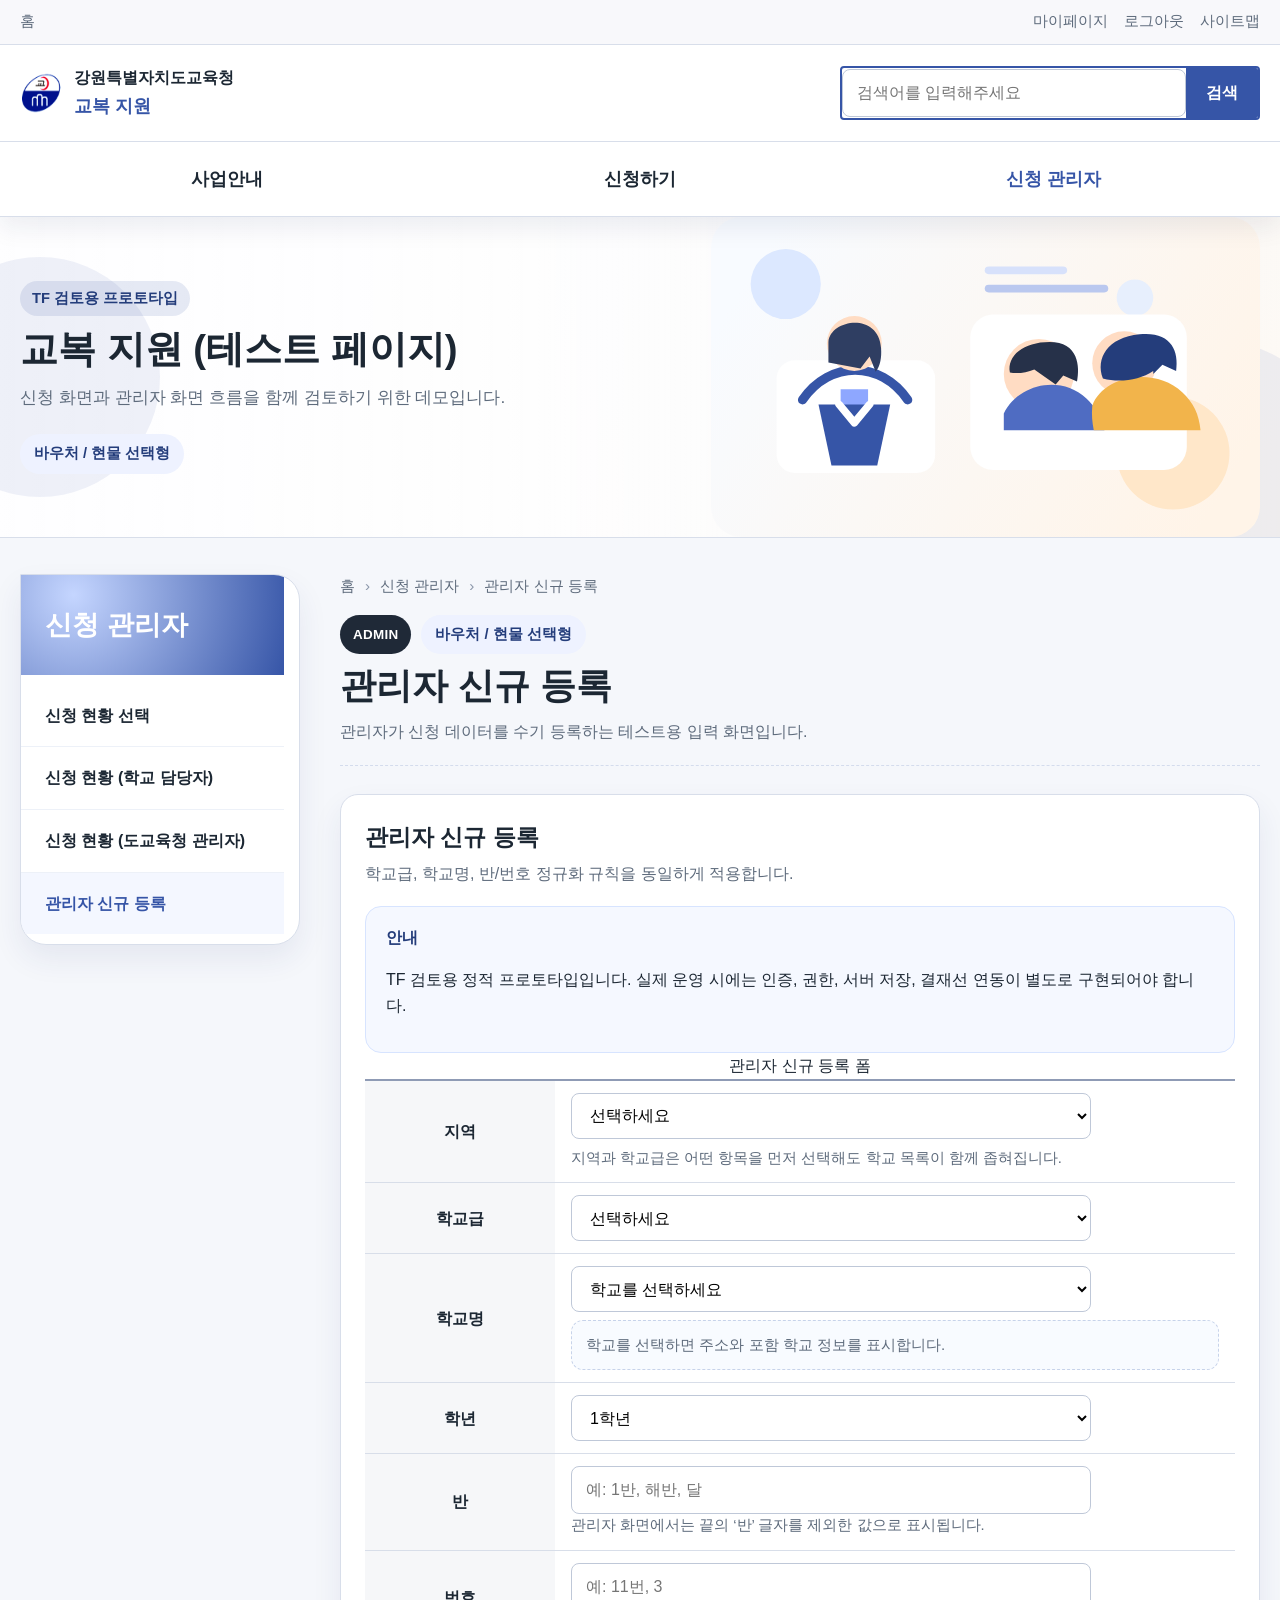
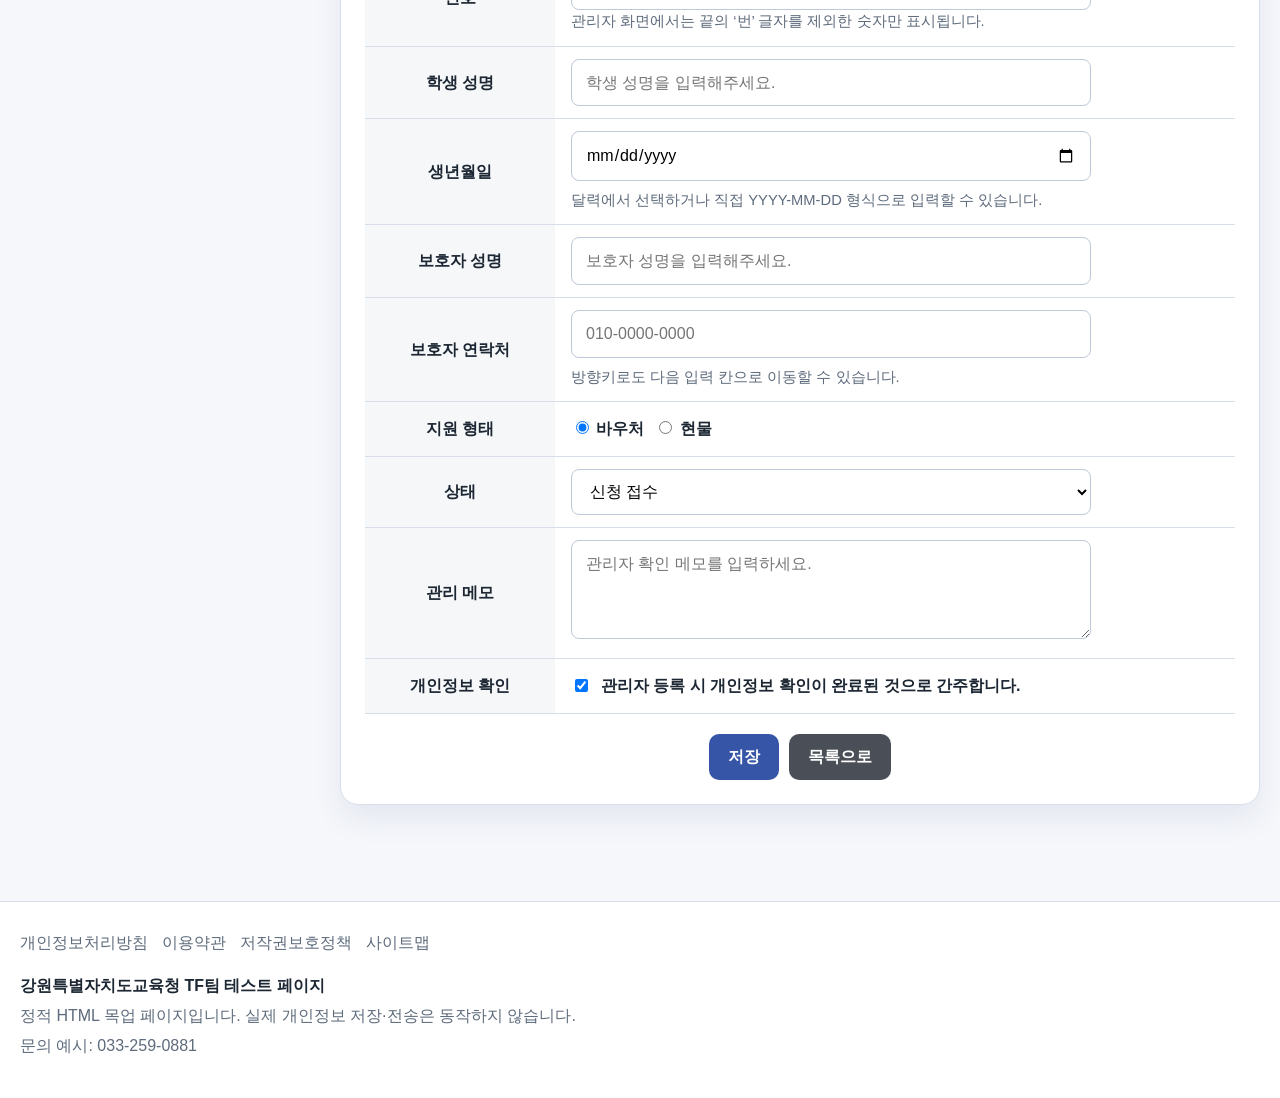
==== commit 4aced29c: "Add files via upload" ====
--- a/admin-create/index.html
+++ b/admin-create/index.html
@@ -16,17 +16,17 @@
     gtag('config', 'G-W9LZ347BJD');
   </script>
 
-  <link rel="stylesheet" href="/static/style.css">
-  <script src="/static/global-loader.js?v=2" defer></script>
-  <script src="/static/app-config.js?v=2" defer></script>
-  <script src="/static/schools-data.js?v=2" defer></script>
-  <script src="/static/app-util.js?v=2" defer></script>
-  <script src="/static/app-shell.js?v=2" defer></script>
-  <script src="/static/app-schools.js?v=2" defer></script>
-  <script src="/static/app-db.js?v=2" defer></script>
-  <script src="/static/app-forms.js?v=2" defer></script>
-  <script src="/static/app-admin-common.js?v=2" defer></script>
-  <script src="/static/page-admin-create.js?v=2" defer></script>
+  <link rel="stylesheet" href="/static/style.css?v=3">
+  <script src="/static/global-loader.js?v=3" defer></script>
+  <script src="/static/app-config.js?v=3" defer></script>
+  <script src="/static/schools-data.js?v=3" defer></script>
+  <script src="/static/app-util.js?v=3" defer></script>
+  <script src="/static/app-shell.js?v=3" defer></script>
+  <script src="/static/app-schools.js?v=3" defer></script>
+  <script src="/static/app-db.js?v=3" defer></script>
+  <script src="/static/app-forms.js?v=3" defer></script>
+  <script src="/static/app-admin-common.js?v=3" defer></script>
+  <script src="/static/page-admin-create.js?v=3" defer></script>
 </head>
 <body data-page="admin-create" data-base="../">
   <div id="site-header"></div>
--- a/static/style.css
+++ b/static/style.css
@@ -15,6 +15,7 @@
   --radius: 18px;
   --radius-sm: 12px;
   --container: 1240px;
+  --site-header-height: 0px;
   --label-col: 190px;
   --font: "Pretendard", "Apple SD Gothic Neo", "Malgun Gothic", "맑은 고딕", sans-serif;
 }
@@ -32,6 +33,10 @@
   line-height: 1.6;
 }
 
+html {
+  scroll-padding-top: calc(var(--site-header-height) + 16px);
+}
+
 body {
   min-width: 320px;
 }
@@ -97,6 +102,24 @@
 
 .skip-links a:focus {
   transform: translateY(0);
+}
+
+#site-header {
+  position: sticky;
+  top: 0;
+  z-index: 180;
+  background: #fff;
+  box-shadow: 0 10px 24px rgba(24, 35, 74, 0.08);
+  isolation: isolate;
+}
+
+#site-header:empty {
+  display: block;
+  box-shadow: none;
+}
+
+.site-header {
+  background: #fff;
 }
 
 .utility-bar {
@@ -384,14 +407,21 @@
   display: none !important;
 }
 
+#side-nav {
+  position: sticky;
+  top: calc(var(--site-header-height) + 18px);
+  align-self: start;
+}
+
 .side-card {
-  position: sticky;
-  top: 18px;
-  overflow: hidden;
+  position: static;
+  max-height: calc(100vh - var(--site-header-height) - 36px);
+  overflow: auto;
   border: 1px solid var(--line);
   border-radius: 0 26px 26px 26px;
   background: #fff;
   box-shadow: var(--shadow);
+  scrollbar-gutter: stable;
 }
 
 .side-card h2 {
@@ -1304,8 +1334,14 @@
     grid-template-columns: 1fr;
   }
 
+  #side-nav {
+    position: static;
+    top: auto;
+  }
+
   .side-card {
-    position: static;
+    max-height: none;
+    overflow: visible;
   }
 
   .link-card-grid,
@@ -1506,12 +1542,24 @@
   min-width: 110px;
 }
 
+.admin-table-wrap {
+  position: relative;
+  overflow: auto;
+  max-height: min(62vh, 680px);
+  border-bottom: 1px solid #d8dee9;
+}
+
+.admin-table-wrap .admin-table thead th {
+  position: sticky;
+  top: 0;
+  background: #f3f6fb;
+  z-index: 3;
+  box-shadow: inset 0 -1px 0 #d8dee9;
+}
+
 .admin-table-school {
   --sticky-1: 190px;
   --sticky-2: 150px;
-  --sticky-3: 95px;
-  --sticky-4: 110px;
-  --sticky-5: 95px;
 }
 
 .admin-table-school th:nth-child(1),
@@ -1526,28 +1574,29 @@
 
 .admin-table-school th:nth-child(3),
 .admin-table-school td:nth-child(3) {
-  min-width: var(--sticky-3);
+  min-width: 95px;
 }
 
 .admin-table-school th:nth-child(4),
 .admin-table-school td:nth-child(4) {
-  min-width: var(--sticky-4);
+  min-width: 110px;
 }
 
 .admin-table-school th:nth-child(5),
 .admin-table-school td:nth-child(5) {
-  min-width: var(--sticky-5);
+  min-width: 95px;
 }
 
 .admin-table-school .sticky-col {
   position: sticky;
+  left: 0;
   background: #fff;
   z-index: 2;
 }
 
 .admin-table-school thead .sticky-col {
   background: #f3f6fb;
-  z-index: 4;
+  z-index: 5;
 }
 
 .admin-table-school .sticky-col-1 {
@@ -1556,18 +1605,6 @@
 
 .admin-table-school .sticky-col-2 {
   left: var(--sticky-1);
-}
-
-.admin-table-school .sticky-col-3 {
-  left: calc(var(--sticky-1) + var(--sticky-2));
-}
-
-.admin-table-school .sticky-col-4 {
-  left: calc(var(--sticky-1) + var(--sticky-2) + var(--sticky-3));
-}
-
-.admin-table-school .sticky-col-5 {
-  left: calc(var(--sticky-1) + var(--sticky-2) + var(--sticky-3) + var(--sticky-4));
 }
 
 .admin-table-school tbody .sticky-col {
